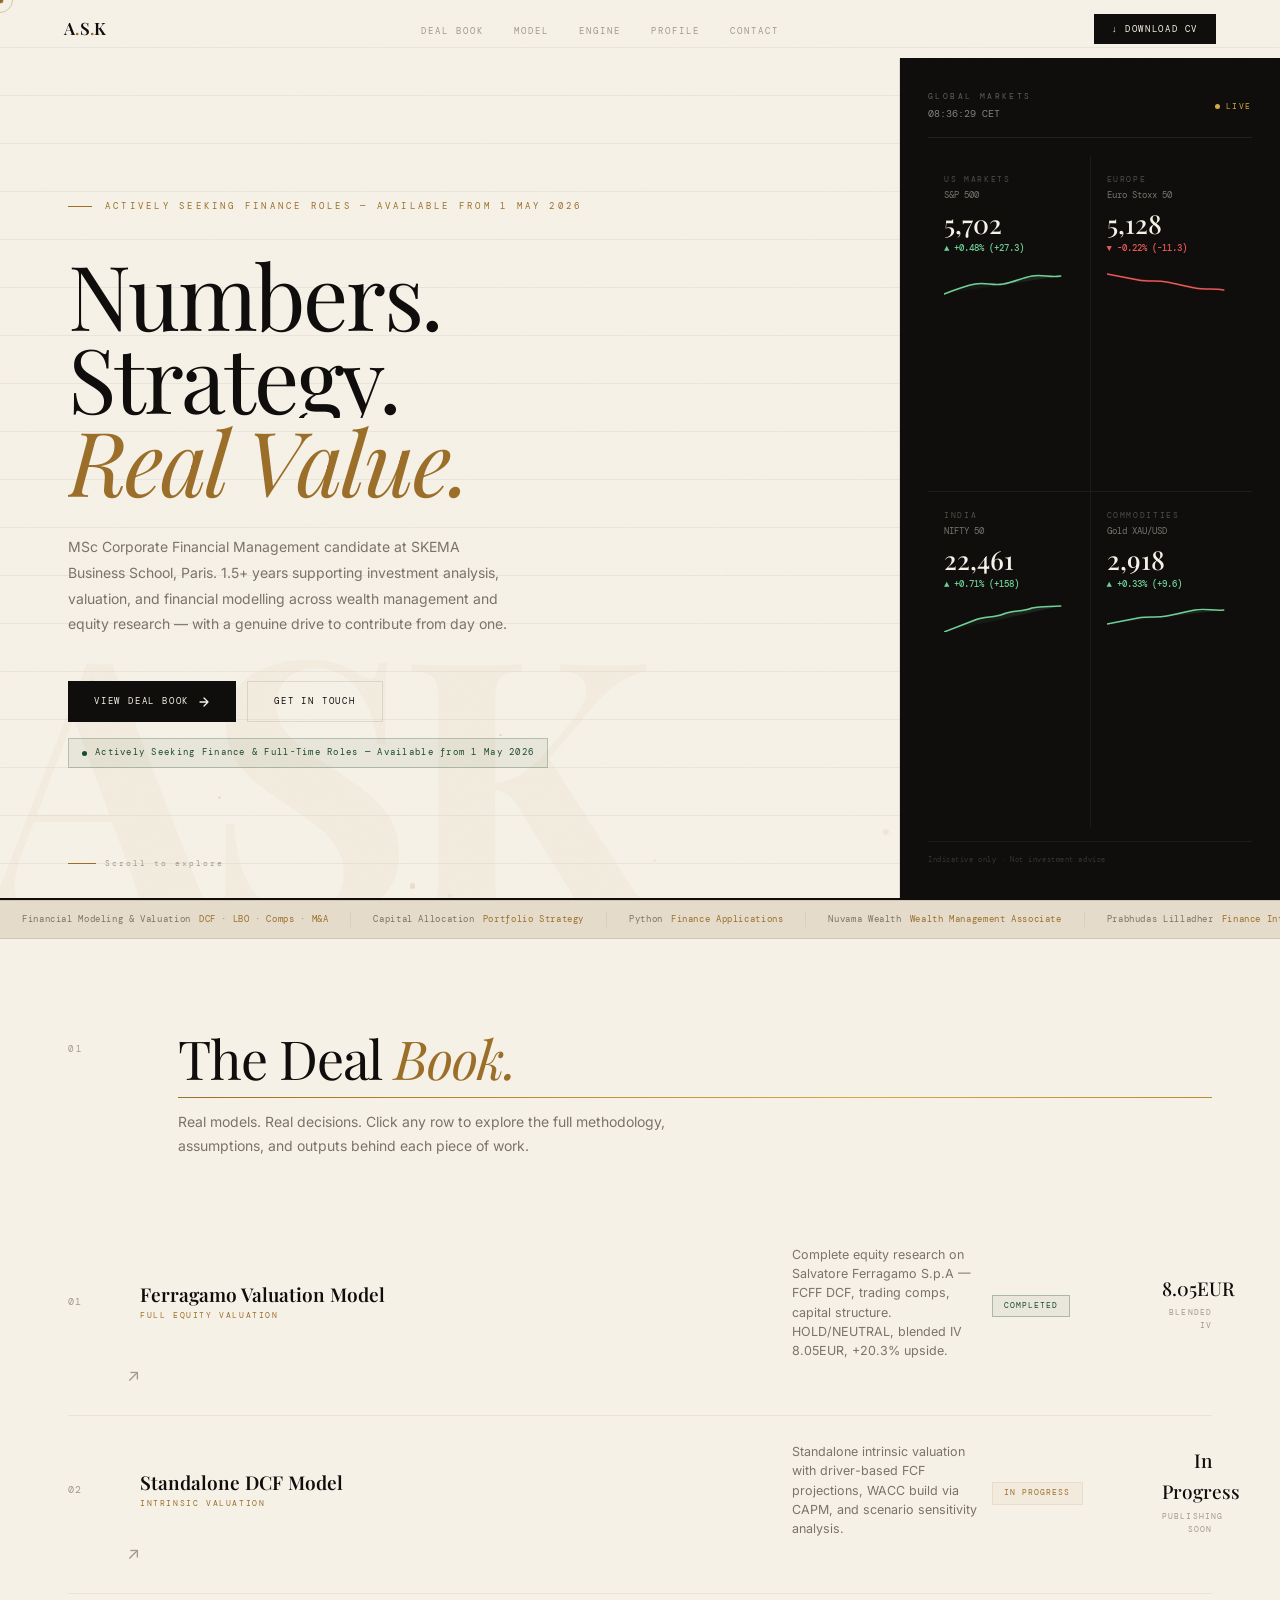
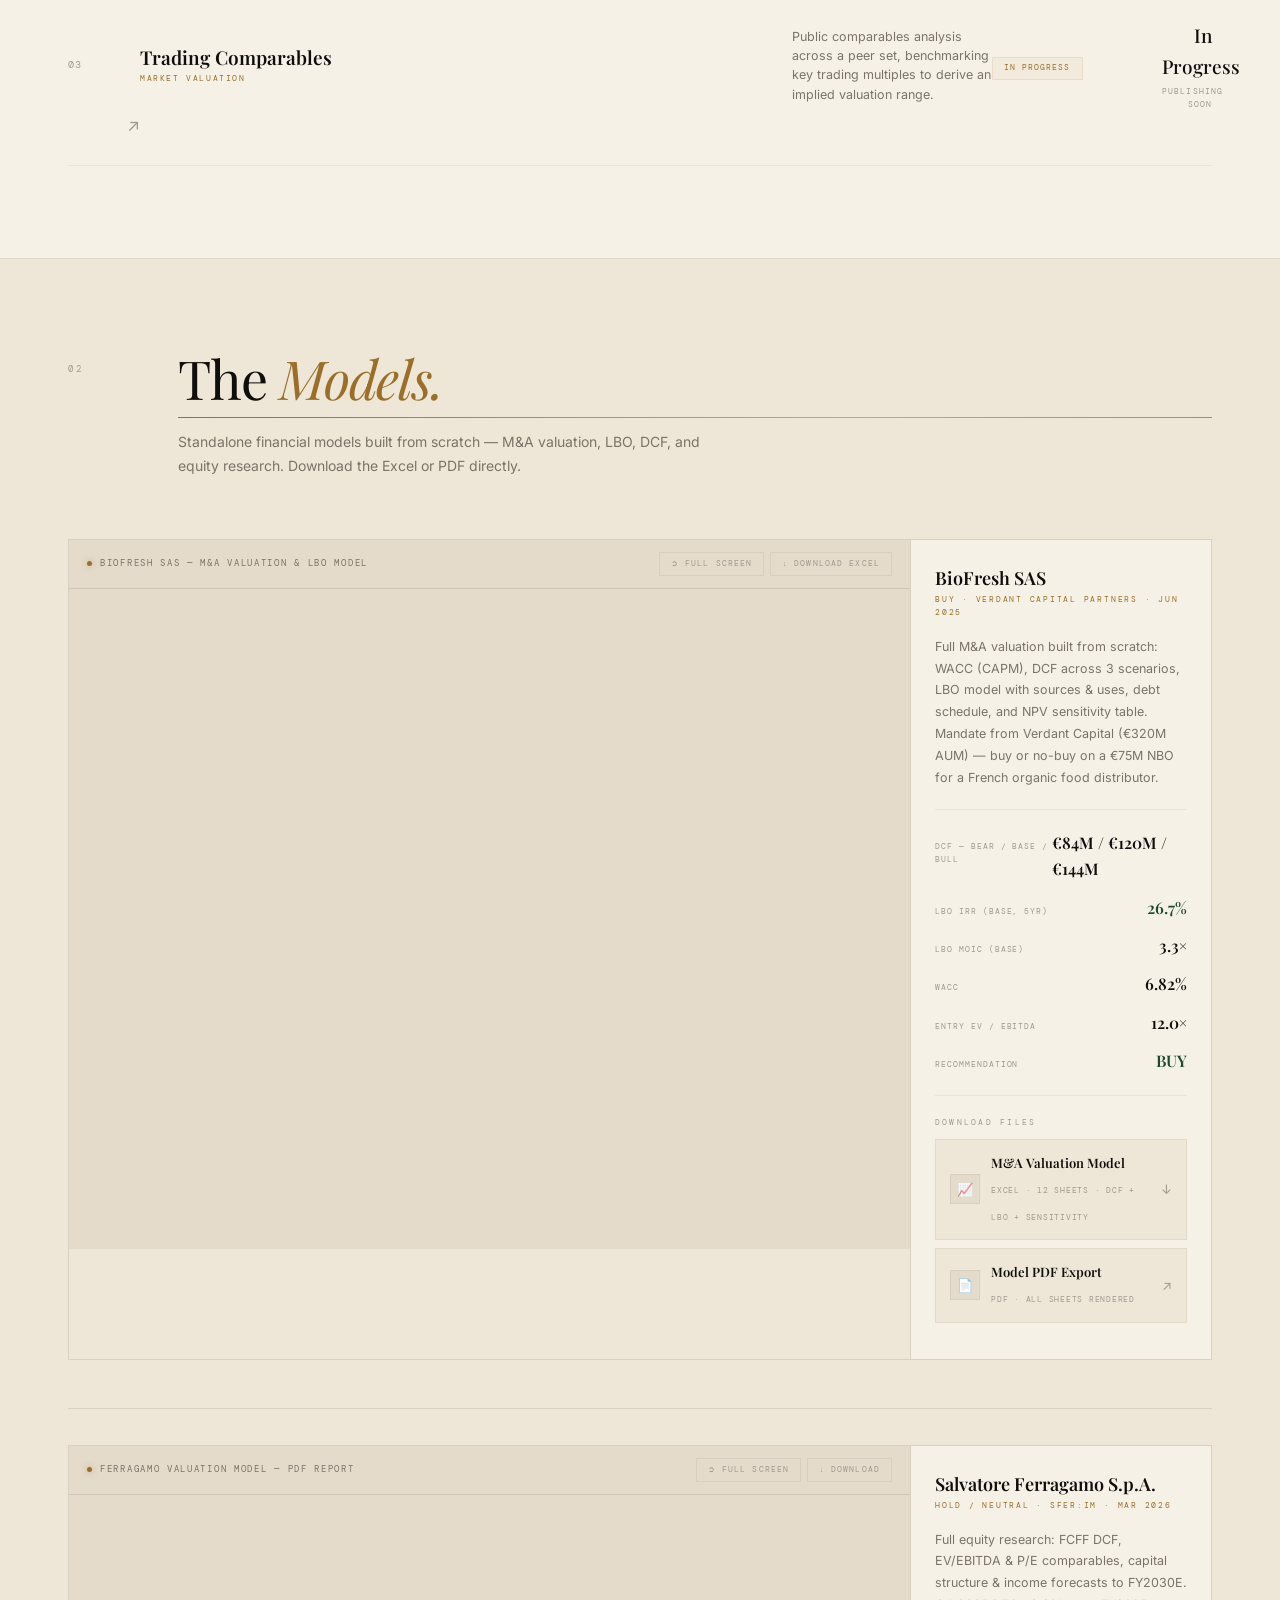
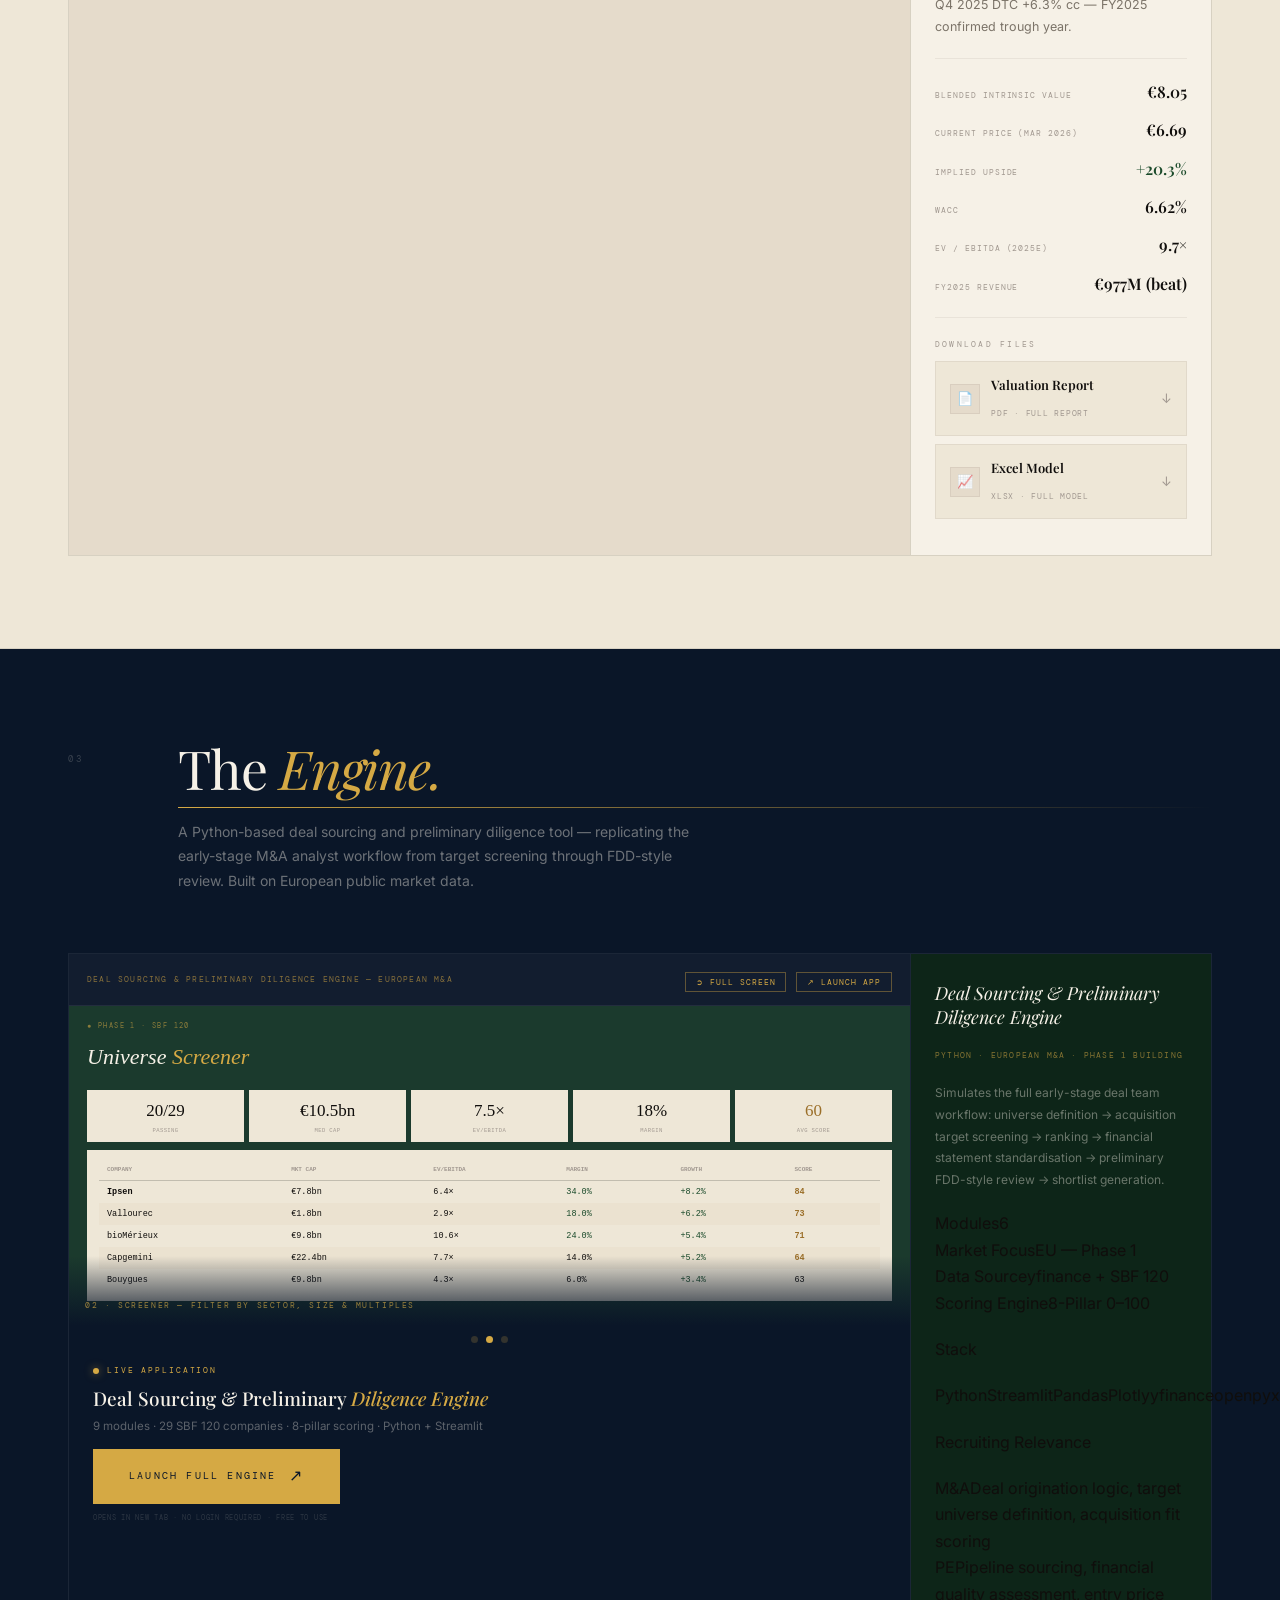
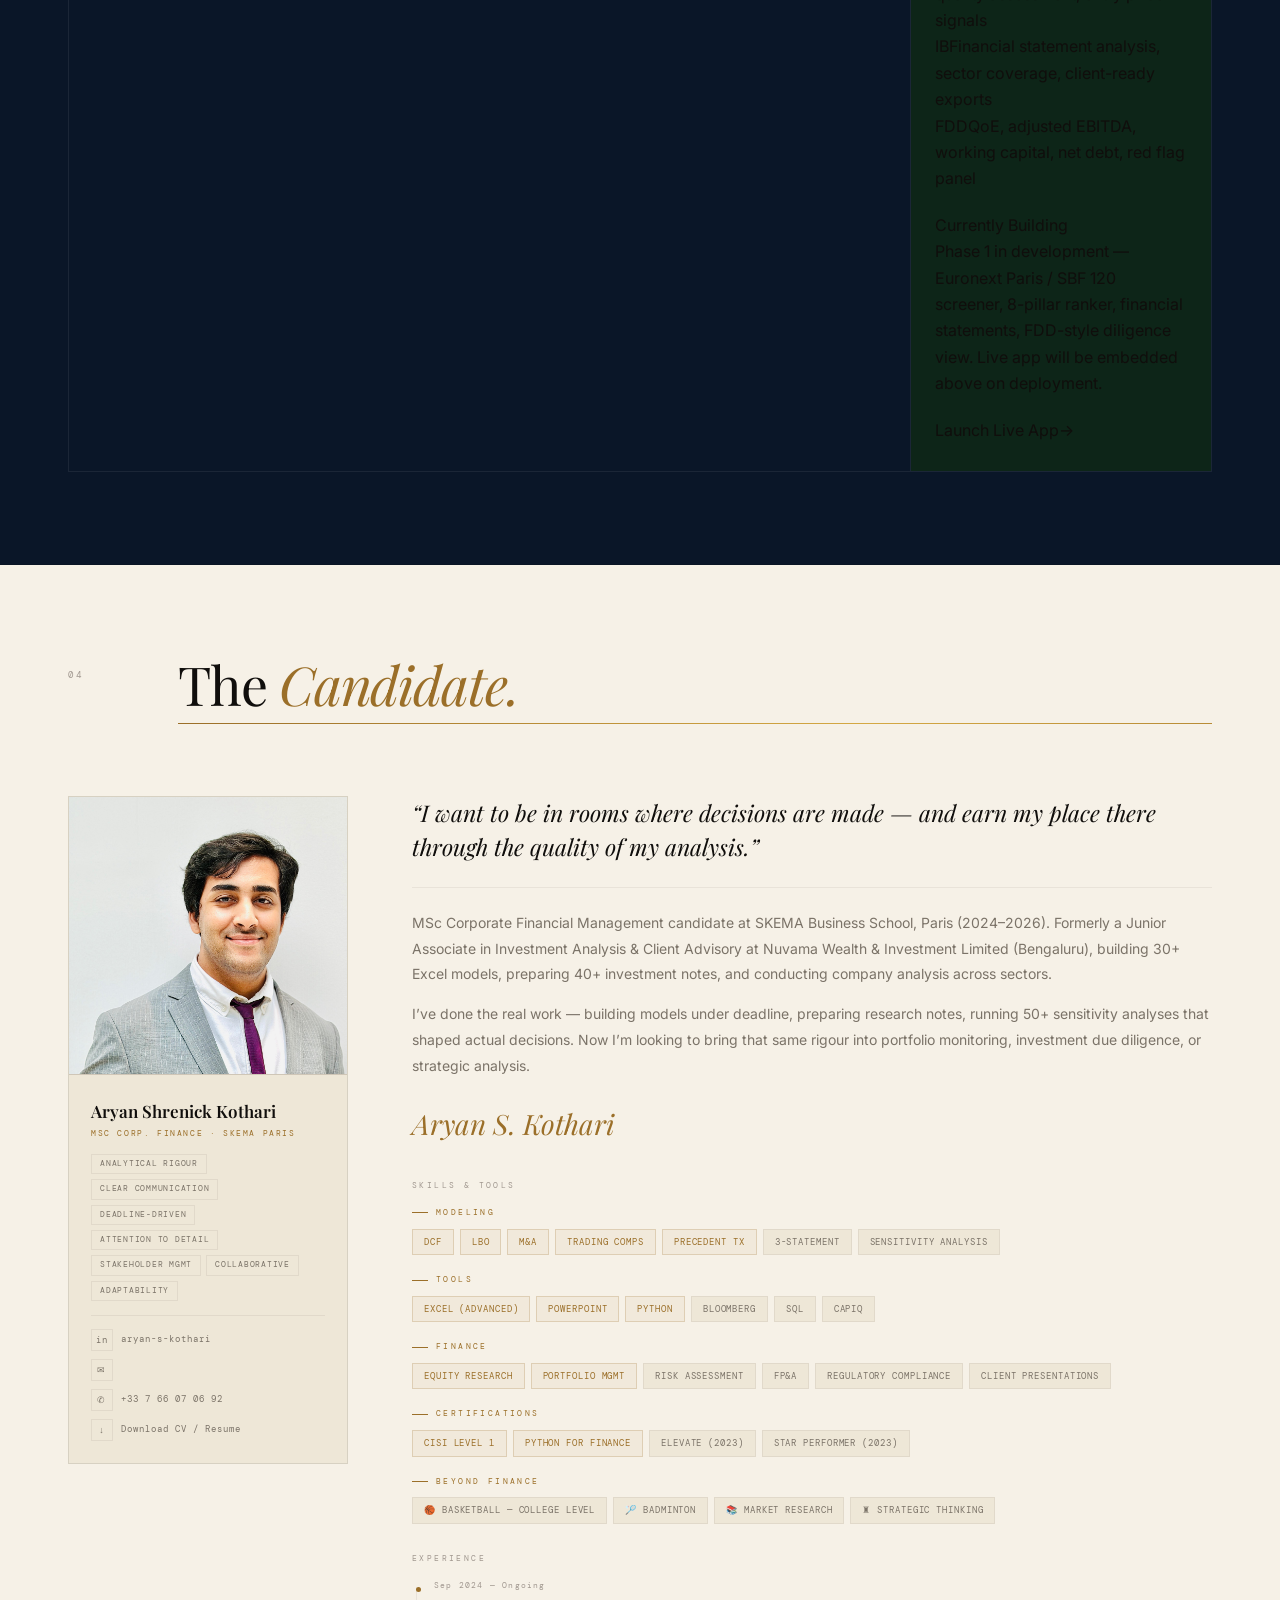
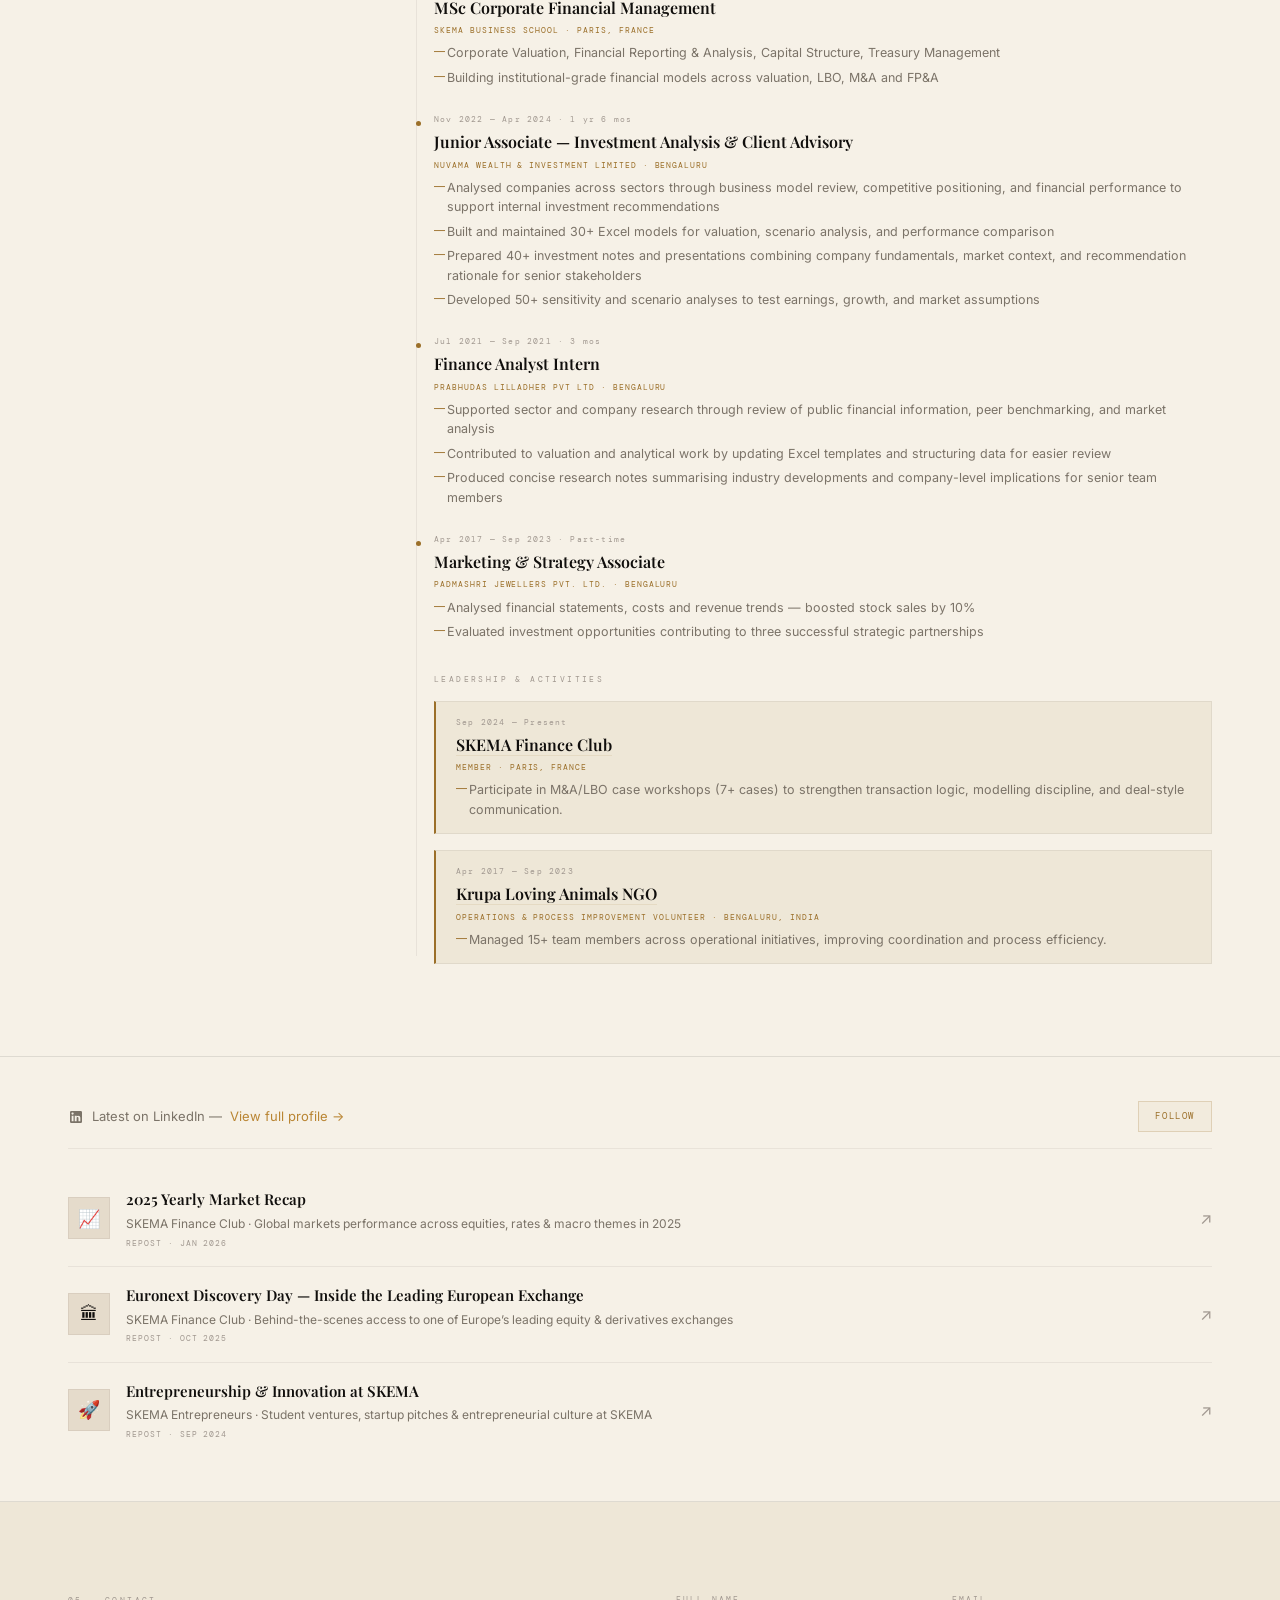
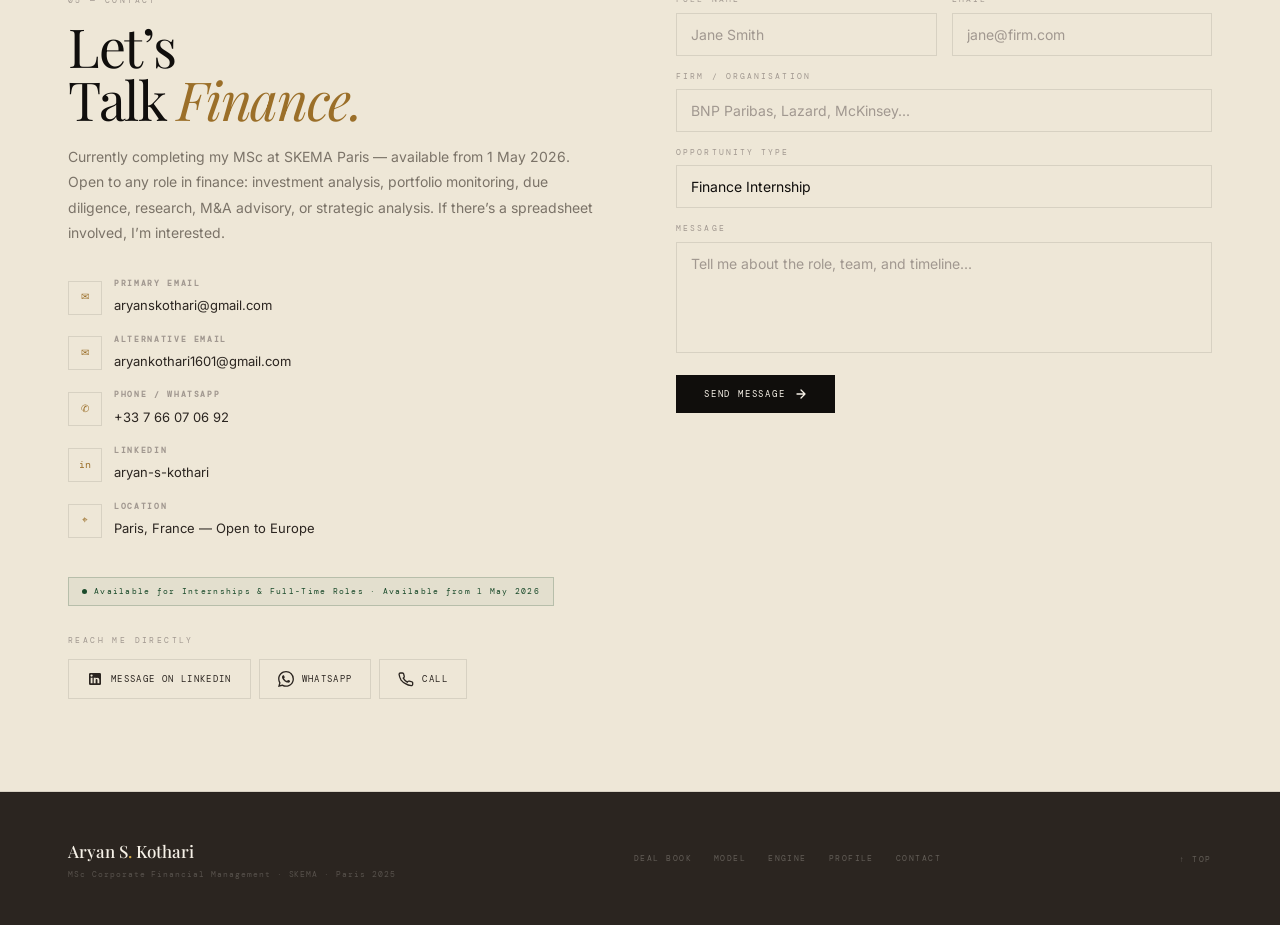
==== index.html @ d6c8be80 "fix: BioFresh model with PDF viewer matching Ferragamo layout exactly" ====
<!DOCTYPE html>
<html lang="en">
<head>
<meta charset="UTF-8">
  <meta http-equiv="Cache-Control" content="no-cache, no-store, must-revalidate">
  <meta http-equiv="Pragma" content="no-cache">
<meta name="viewport" content="width=device-width, initial-scale=1.0">
<title>Aryan Shrenick Kothari — Finance Portfolio 2025</title>
<meta name="description" content="Aryan Shrenick Kothari — MSc Corporate Financial Management, SKEMA. Finance internship candidate. Valuation, IB, AM, Corporate Finance, FP&A.">
<link rel="preconnect" href="https://fonts.googleapis.com">
<link href="https://fonts.googleapis.com/css2?family=Playfair+Display:ital,wght@0,400;0,500;0,600;0,700;1,400;1,600&family=Inter:wght@300;400;500;600&family=DM+Mono:wght@300;400;500&display=swap" rel="stylesheet">
<style>
:root{--paper:#F6F1E7;--paper2:#EEE7D7;--paper3:#E5DBCB;--paper4:#D9CEBC;--ink:#100E0C;--ink2:#2B2520;--muted:#7B7368;--faint:#A19890;--gold:#9B6F29;--gold2:#B98533;--gold3:#D5A944;--gold4:#F1C971;--green:#1B4B2B;--bd:rgba(155,111,41,.22);--bdl:rgba(155,111,41,.11);--div:rgba(16,14,12,.1);--divl:rgba(16,14,12,.06);--serif:'Playfair Display',Georgia,serif;--mono:'DM Mono','Courier New',monospace;--sans:'Inter','Helvetica Neue',sans-serif;--e1:cubic-bezier(.25,.46,.45,.94);--e2:cubic-bezier(.16,1,.3,1)}
*,*::before,*::after{box-sizing:border-box;margin:0;padding:0}
html{scroll-behavior:smooth;overflow-x:hidden}
body{background:var(--paper);color:var(--ink);font-family:var(--sans);font-size:16px;line-height:1.65;overflow-x:hidden;cursor:none}
::-webkit-scrollbar{width:3px}::-webkit-scrollbar-track{background:var(--paper2)}::-webkit-scrollbar-thumb{background:var(--gold)}
::selection{background:rgba(155,111,41,.15);color:var(--ink)}a{color:inherit;text-decoration:none}
body::before{content:'';position:fixed;inset:0;pointer-events:none;z-index:0;background-image:url("data:image/svg+xml,%3Csvg xmlns='http://www.w3.org/2000/svg' width='300' height='300'%3E%3Cfilter id='n'%3E%3CfeTurbulence type='fractalNoise' baseFrequency='.7' numOctaves='3' stitchTiles='stitch'/%3E%3C/filter%3E%3Crect width='300' height='300' filter='url(%23n)' opacity='.025'/%3E%3C/svg%3E");opacity:.55;mix-blend-mode:multiply}
#cur{width:7px;height:7px;background:var(--gold);border-radius:50%;position:fixed;pointer-events:none;z-index:10000;transform:translate(-50%,-50%);mix-blend-mode:multiply}
#cur-r{width:26px;height:26px;border:1px solid rgba(155,111,41,.35);border-radius:50%;position:fixed;pointer-events:none;z-index:9999;transform:translate(-50%,-50%);transition:width .4s var(--e2),height .4s var(--e2)}
body:has(a:hover) #cur-r,body:has(button:hover) #cur-r{width:44px;height:44px;border-color:rgba(155,111,41,.55)}
#intro{position:fixed;inset:0;z-index:9000;background:var(--ink);display:flex;flex-direction:column;align-items:center;justify-content:center;transition:opacity 1s var(--e1),visibility 1s}
#intro.out{opacity:0;visibility:hidden;pointer-events:none}
.i-line{width:0;height:1px;background:var(--gold3);animation:widen .9s .1s var(--e2) forwards;margin-bottom:36px}
@keyframes widen{to{width:100px}}
.i-init{font-family:var(--serif);font-size:clamp(14px,2vw,18px);letter-spacing:.4em;color:rgba(241,201,113,.5);text-transform:uppercase;opacity:0;animation:fadeUp .7s .2s forwards;margin-bottom:10px}
.i-name{font-family:var(--serif);font-size:clamp(26px,4vw,46px);font-weight:400;color:var(--paper);text-align:center;letter-spacing:.04em;opacity:0;animation:fadeUp .9s .5s forwards;margin-bottom:5px}
.i-prog{font-family:var(--mono);font-size:9px;letter-spacing:.3em;color:rgba(241,201,113,.5);text-transform:uppercase;opacity:0;animation:fadeUp .8s .8s forwards;margin-bottom:44px}
.i-bar{width:150px;height:1px;background:rgba(255,255,255,.07);overflow:hidden}
.i-fill{height:100%;background:var(--gold3);width:0;transition:width .04s linear}
.i-pct{font-family:var(--mono);font-size:9px;color:rgba(255,255,255,.2);letter-spacing:.2em;margin-top:10px;opacity:0;animation:fadeUp .6s .3s forwards}
@keyframes fadeUp{to{opacity:1;transform:translateY(0)}}.i-name,.i-prog,.i-init{transform:translateY(8px)}
#nav{position:fixed;top:0;left:0;right:0;z-index:800;display:flex;align-items:center;justify-content:space-between;padding:0 64px;height:58px;border-bottom:1px solid transparent;transition:all .4s var(--e1)}
#nav.stuck{background:rgba(246,241,231,.95);backdrop-filter:blur(12px);border-color:var(--divl)}
.nav-logo{font-family:var(--serif);font-size:17px;font-weight:600;letter-spacing:.02em}.nav-logo span{color:var(--gold)}
.nav-links{display:flex;gap:30px;list-style:none}
.nav-links a{font-family:var(--mono);font-size:9px;letter-spacing:.22em;text-transform:uppercase;color:var(--faint);transition:color .2s;position:relative;padding-bottom:2px}
.nav-links a::after{content:'';position:absolute;bottom:0;left:0;right:100%;height:1px;background:var(--gold);transition:right .3s var(--e2)}
.nav-links a:hover{color:var(--ink)}.nav-links a:hover::after{right:0}
.nav-dl{font-family:var(--mono);font-size:9px;letter-spacing:.18em;text-transform:uppercase;background:var(--ink);color:var(--paper);padding:9px 18px;border:none;cursor:pointer;transition:background .25s;display:inline-flex;align-items:center;gap:7px}
.nav-dl:hover{background:var(--gold)}
#burger{display:none;flex-direction:column;gap:5px;background:none;border:none;cursor:pointer;padding:4px}
#burger span{display:block;width:20px;height:1px;background:var(--ink);transition:all .3s}
#mob-nav{display:none;position:fixed;top:58px;left:0;right:0;background:rgba(246,241,231,.98);backdrop-filter:blur(12px);border-bottom:1px solid var(--divl);padding:18px 24px;z-index:799;flex-direction:column}
#mob-nav.open{display:flex}
#mob-nav a{font-family:var(--mono);font-size:10px;letter-spacing:.22em;text-transform:uppercase;color:var(--muted);padding:13px 0;border-bottom:1px solid var(--divl);transition:color .2s}
#mob-nav a:hover{color:var(--gold)}#mob-nav a:last-child{border-bottom:none}
#hero{min-height:100vh;padding-top:58px;display:grid;grid-template-columns:1fr 380px;border-bottom:2px solid var(--ink);position:relative;overflow:hidden}
.hero-ruled{position:absolute;inset:0;pointer-events:none;background-image:repeating-linear-gradient(180deg,transparent,transparent 47px,rgba(16,14,12,.05) 47px,rgba(16,14,12,.05) 48px)}
.hero-wm{position:absolute;bottom:-50px;left:-20px;font-family:var(--serif);font-size:clamp(180px,28vw,400px);font-weight:700;color:rgba(155,111,41,.04);pointer-events:none;line-height:1;letter-spacing:-.04em;user-select:none}
.hero-l{padding:80px 68px 68px;display:flex;flex-direction:column;justify-content:center;border-right:1px solid var(--div);position:relative;z-index:2}
.h-tag{font-family:var(--mono);font-size:8.5px;letter-spacing:.38em;color:var(--gold);text-transform:uppercase;margin-bottom:38px;display:flex;align-items:center;gap:13px;opacity:0;animation:fadeUp .8s 1.8s forwards}
.h-tag::before{content:'';display:block;width:24px;height:1px;background:var(--gold)}
h1{font-family:var(--serif);font-size:clamp(48px,7vw,100px);font-weight:300;line-height:.93;letter-spacing:-.025em;margin-bottom:32px}
.hl{display:block;overflow:hidden;opacity:0;transform:translateY(105%)}
.hl.a1{animation:slideIn .9s 1.9s var(--e2) forwards}.hl.a2{animation:slideIn .9s 2.05s var(--e2) forwards}.hl.a3{animation:slideIn .9s 2.2s var(--e2) forwards;font-style:italic;color:var(--gold)}
@keyframes slideIn{to{opacity:1;transform:translateY(0)}}
.h-body{font-family:var(--sans);font-size:14px;color:var(--muted);line-height:1.85;max-width:440px;margin-bottom:44px;opacity:0;animation:fadeUp .8s 2.5s forwards}
.h-btns{display:flex;gap:11px;flex-wrap:wrap;opacity:0;animation:fadeUp .8s 2.7s forwards}
.btn-dark{font-family:var(--mono);font-size:9px;letter-spacing:.2em;text-transform:uppercase;background:var(--ink);color:var(--paper);padding:13px 26px;border:none;cursor:pointer;display:inline-flex;align-items:center;gap:9px;transition:background .25s;text-decoration:none}
.btn-dark:hover{background:var(--gold)}
.btn-out{font-family:var(--mono);font-size:9px;letter-spacing:.2em;text-transform:uppercase;background:transparent;color:var(--ink);padding:12px 26px;border:1px solid var(--div);cursor:pointer;display:inline-flex;align-items:center;gap:9px;transition:all .25s;text-decoration:none}
.btn-out:hover{border-color:var(--gold);color:var(--gold)}
.h-avail{display:inline-flex;align-items:center;gap:8px;font-family:var(--mono);font-size:8.5px;letter-spacing:.15em;color:var(--green);border:1px solid rgba(27,75,43,.25);padding:7px 13px;background:rgba(27,75,43,.06);margin-top:16px;width:fit-content;opacity:0;animation:fadeUp .8s 2.9s forwards}
.h-avail::before{content:'';width:5px;height:5px;border-radius:50%;background:var(--green);animation:pulse 2s infinite;flex-shrink:0}
@keyframes pulse{0%,100%{opacity:1;transform:scale(1)}50%{opacity:.35;transform:scale(1.4)}}
.h-scroll{position:absolute;bottom:28px;left:68px;font-family:var(--mono);font-size:8px;letter-spacing:.25em;color:var(--faint);display:flex;align-items:center;gap:9px;opacity:0;animation:fadeUp 1s 3.1s forwards}
.h-scroll-bar{width:28px;height:1px;background:var(--faint);overflow:hidden;position:relative}
.h-scroll-bar::after{content:'';position:absolute;inset:0;background:var(--gold);animation:scan 2s 3.5s infinite}
@keyframes scan{0%{transform:translateX(-100%)}100%{transform:translateX(100%)}}
.hero-r{background:var(--ink);padding:32px 28px;display:flex;flex-direction:column;position:relative;z-index:2;overflow:hidden}
#ticker{background:var(--paper3);border-top:1px solid var(--div);border-bottom:1px solid var(--div);padding:11px 0;overflow:hidden}
.tk-inner{display:flex;animation:tkRoll 50s linear infinite;white-space:nowrap}
.tki{display:inline-flex;align-items:center;gap:8px;font-family:var(--mono);font-size:9px;letter-spacing:.07em;color:var(--muted);padding:0 22px;border-right:1px solid var(--divl)}
.tki .v{color:var(--gold)}@keyframes tkRoll{0%{transform:translateX(0)}100%{transform:translateX(-50%)}}
.sec{padding:92px 68px;border-bottom:1px solid var(--div);position:relative;background:var(--paper)}
.sec.alt{background:var(--paper2)}.sec.dark{background:#0A1628}
.sec-hd{display:grid;grid-template-columns:110px 1fr;gap:0;margin-bottom:60px;align-items:start}
.sec-n{font-family:var(--mono);font-size:8.5px;color:var(--faint);letter-spacing:.3em;padding-top:12px}
.sec-n-light{font-family:var(--mono);font-size:8.5px;color:rgba(246,241,231,.2);letter-spacing:.3em;padding-top:12px}
.sec-t{font-family:var(--serif);font-size:clamp(30px,4.2vw,58px);font-weight:400;line-height:1;letter-spacing:-.02em;margin-bottom:12px}
.sec-t em{color:var(--gold);font-style:italic}.sec-t-light{font-family:var(--serif);font-size:clamp(30px,4.2vw,58px);font-weight:400;line-height:1;letter-spacing:-.02em;margin-bottom:12px;color:var(--paper)}
.sec-t-light em{color:var(--gold3);font-style:italic}
.sec-rule{height:1px;background:linear-gradient(90deg,var(--gold),transparent);width:0;transition:width 1.2s var(--e2);margin-bottom:12px}
.sec-rule.on{width:100%;background:linear-gradient(90deg,var(--gold),var(--gold3),var(--gold),transparent);background-size:200% auto;animation:shimmer 3s linear infinite}
.sec-rule-light{height:1px;background:linear-gradient(90deg,var(--gold3),transparent);width:0;transition:width 1.2s var(--e2);margin-bottom:12px}
.sec-rule-light.on{width:100%}
@keyframes shimmer{0%{background-position:-200% center}100%{background-position:200% center}}
.sec-sub{font-family:var(--sans);font-size:14px;color:var(--muted);line-height:1.75;max-width:540px}
.sec-sub-light{font-family:var(--sans);font-size:14px;color:rgba(246,241,231,.42);line-height:1.75;max-width:540px}
.proj-list{display:flex;flex-direction:column}
.prow{display:grid;grid-template-columns:72px 1fr 200px 170px 50px;align-items:center;padding:26px 0;border-bottom:1px solid var(--divl);cursor:pointer;position:relative;opacity:0;transform:translateY(8px);transition:background .2s,opacity .5s var(--e2),transform .5s var(--e2),box-shadow .2s}
.prow::before{content:'';position:absolute;left:-68px;right:-68px;top:0;bottom:0;background:var(--paper2);opacity:0;transition:opacity .2s;z-index:0}
.prow:hover::before{opacity:1}.prow:hover{box-shadow:0 4px 20px rgba(16,14,12,.06)}.prow>*{position:relative;z-index:1}.prow.vis{opacity:1;transform:translateY(0)}
.pr-n{font-family:var(--mono);font-size:9.5px;color:var(--faint);letter-spacing:.12em}
.pr-title{font-family:var(--serif);font-size:19px;font-weight:600;color:var(--ink);margin-bottom:3px;line-height:1.2}
.pr-cat{font-family:var(--mono);font-size:8px;letter-spacing:.2em;color:var(--gold);text-transform:uppercase}
.pr-desc{font-family:var(--sans);font-size:12.5px;color:var(--muted);line-height:1.55;max-width:280px}
.pr-badge{font-family:var(--mono);font-size:7.5px;letter-spacing:.14em;text-transform:uppercase;padding:4px 11px;border:1px solid;display:inline-block}
.pr-badge.done{color:var(--green);border-color:rgba(27,75,43,.3);background:rgba(27,75,43,.06)}
.pr-badge.wip{color:var(--gold);border-color:var(--bdl);background:rgba(155,111,41,.05)}
.pr-met{font-family:var(--serif);font-size:19px;font-weight:500;color:var(--ink);text-align:right}
.pr-met small{display:block;font-family:var(--mono);font-size:8px;color:var(--faint);letter-spacing:.14em;text-transform:uppercase;font-weight:400;margin-top:2px}
.pr-arr{font-size:17px;color:var(--faint);text-align:right;transition:color .2s,transform .2s}
.prow:hover .pr-arr{color:var(--gold);transform:translate(3px,-3px)}
.mv-wrap{display:grid;grid-template-columns:1fr 300px;border:1px solid var(--div)}
.mv-left{border-right:1px solid var(--div)}
.mv-bar{display:flex;align-items:center;justify-content:space-between;padding:12px 18px;border-bottom:1px solid var(--div);background:var(--paper3)}
.mv-bar-l{font-family:var(--mono);font-size:8.5px;letter-spacing:.2em;color:var(--muted);text-transform:uppercase;display:flex;align-items:center;gap:8px}
.mv-bar-l::before{content:'';width:5px;height:5px;border-radius:50%;background:var(--gold);box-shadow:0 0 6px rgba(155,111,41,.5);flex-shrink:0}
.mv-acts{display:flex;gap:6px}
.mv-act{font-family:var(--mono);font-size:7.5px;letter-spacing:.15em;text-transform:uppercase;color:var(--faint);border:1px solid var(--divl);padding:5px 11px;background:transparent;cursor:pointer;transition:all .2s;text-decoration:none;display:inline-flex;align-items:center;gap:5px}
.mv-act:hover{border-color:var(--gold);color:var(--gold)}
.pdf-area{width:100%;height:660px;background:var(--paper3);display:flex;align-items:center;justify-content:center;flex-direction:column}
.pdf-area iframe{width:100%;height:100%;border:none;display:block}
.mv-panel{padding:28px 24px;display:flex;flex-direction:column;background:var(--paper)}
.mvp-t{font-family:var(--serif);font-size:18px;font-weight:600;color:var(--ink);line-height:1.2;margin-bottom:4px}
.mvp-c{font-family:var(--mono);font-size:8px;letter-spacing:.22em;color:var(--gold);text-transform:uppercase;margin-bottom:16px}
.mvp-d{font-family:var(--sans);font-size:12.5px;color:var(--muted);line-height:1.75;margin-bottom:20px;padding-bottom:20px;border-bottom:1px solid var(--divl)}
.mvp-kpis{display:flex;flex-direction:column;gap:12px;margin-bottom:20px;padding-bottom:20px;border-bottom:1px solid var(--divl)}
.krow{display:flex;justify-content:space-between;align-items:baseline}
.kl{font-family:var(--mono);font-size:8px;letter-spacing:.12em;color:var(--faint);text-transform:uppercase}
.kv{font-family:var(--serif);font-size:16px;font-weight:600;color:var(--ink)}
.dl-head{font-family:var(--mono);font-size:8px;letter-spacing:.28em;color:var(--faint);text-transform:uppercase;margin-bottom:10px}
.dl-btn{display:flex;align-items:center;gap:11px;padding:12px 14px;border:1px solid var(--divl);background:var(--paper2);cursor:pointer;text-decoration:none;transition:all .25s;margin-bottom:8px;position:relative;overflow:hidden}
.dl-btn::before{content:'';position:absolute;left:0;top:0;bottom:0;width:2px;background:var(--gold);transform:scaleY(0);transform-origin:bottom;transition:transform .3s var(--e2)}
.dl-btn:hover{background:var(--paper3);border-color:var(--bd)}.dl-btn:hover::before{transform:scaleY(1)}
.dl-ic{width:30px;height:30px;background:var(--paper3);border:1px solid var(--divl);display:flex;align-items:center;justify-content:center;font-size:13px;flex-shrink:0;transition:border-color .2s}
.dl-btn:hover .dl-ic{border-color:var(--gold)}
.dl-nm{font-family:var(--serif);font-size:13px;font-weight:600;color:var(--ink);display:block;margin-bottom:1px}
.dl-mt{font-family:var(--mono);font-size:7.5px;letter-spacing:.1em;color:var(--faint);text-transform:uppercase}
.dl-ar{margin-left:auto;font-size:13px;color:var(--faint);transition:color .2s,transform .2s;flex-shrink:0}
.dl-btn:hover .dl-ar{color:var(--gold);transform:translateY(2px)}


#engine{background:#0A1628}

.ab-grid{display:grid;grid-template-columns:280px 1fr;gap:64px;align-items:start}
.ab-card{background:var(--paper2);border:1px solid var(--div);position:sticky;top:76px}
.ab-info{padding:22px}
.ab-name{font-family:var(--serif);font-size:17px;font-weight:600;color:var(--ink);margin-bottom:2px}
.ab-role{font-family:var(--mono);font-size:8px;letter-spacing:.2em;color:var(--gold);text-transform:uppercase;margin-bottom:14px}
.ab-tags{display:flex;flex-wrap:wrap;gap:5px;margin-bottom:14px}
.ab-tag{font-family:var(--mono);font-size:7.5px;letter-spacing:.1em;text-transform:uppercase;color:var(--muted);border:1px solid var(--divl);padding:3px 8px}
.ab-links{display:flex;flex-direction:column;gap:8px;padding-top:13px;border-top:1px solid var(--divl)}
.ab-lk{display:flex;align-items:center;gap:8px;font-family:var(--mono);font-size:8.5px;letter-spacing:.12em;color:var(--muted);transition:color .2s}
.ab-lk:hover{color:var(--gold)}
.ab-lk-ic{width:22px;height:22px;border:1px solid var(--divl);display:flex;align-items:center;justify-content:center;font-size:9px;flex-shrink:0}
.ab-lead{font-family:var(--serif);font-size:clamp(17px,2vw,23px);font-weight:400;font-style:italic;line-height:1.5;color:var(--ink);margin-bottom:22px;padding-bottom:22px;border-bottom:1px solid var(--divl)}
.ab-p{font-family:var(--sans);font-size:14px;color:var(--muted);line-height:1.85;margin-bottom:14px}
.ab-sig{font-family:var(--serif);font-size:28px;font-style:italic;color:var(--gold);margin-top:22px;margin-bottom:32px}
.sk-head{font-family:var(--mono);font-size:8px;letter-spacing:.3em;color:var(--faint);text-transform:uppercase;margin-bottom:14px;margin-top:28px}
.sk-grid{display:flex;flex-direction:column;gap:18px;margin-top:4px}
.sk-cat{opacity:0;transform:translateY(12px);transition:opacity .55s var(--e2),transform .55s var(--e2)}.sk-cat.vis{opacity:1;transform:none}
.sk-cat-label{font-family:var(--mono);font-size:8px;letter-spacing:.3em;text-transform:uppercase;color:var(--gold);margin-bottom:9px;display:flex;align-items:center;gap:8px}
.sk-cat-label::before{content:'';display:inline-block;width:16px;height:1px;background:var(--gold)}
.sk-chips{display:flex;flex-wrap:wrap;gap:6px}
.sk-chip{font-family:var(--mono);font-size:9px;letter-spacing:.1em;text-transform:uppercase;padding:5px 11px;border:1px solid var(--divl);color:var(--muted);background:var(--paper2);transition:all .2s;cursor:default}
.sk-chip.hi{border-color:var(--bd);color:var(--gold);background:rgba(155,111,41,.06)}
.sk-chip:hover{border-color:var(--gold);color:var(--ink);background:var(--paper3)}
.tl-head{font-family:var(--mono);font-size:8px;letter-spacing:.3em;color:var(--faint);text-transform:uppercase;margin-bottom:14px;margin-top:28px}
.tl{position:relative;padding-left:22px}.tl::before{content:'';position:absolute;left:4px;top:8px;bottom:8px;width:1px;background:var(--divl)}
.tl-i{position:relative;margin-bottom:26px;opacity:0;transform:translateX(-14px);transition:opacity .6s var(--e2),transform .6s var(--e2)}.tl-i.vis{opacity:1;transform:none}
.tl-i::before{content:'';position:absolute;left:-18px;top:8px;width:5px;height:5px;border-radius:50%;background:var(--gold)}
.tl-yr{font-family:var(--mono);font-size:8px;color:var(--faint);letter-spacing:.15em;margin-bottom:3px}
.tl-role{font-family:var(--serif);font-size:16px;font-weight:600;color:var(--ink)}
.tl-co{font-family:var(--mono);font-size:8px;color:var(--gold);letter-spacing:.12em;margin:3px 0 6px;text-transform:uppercase}
.tl-bullets{list-style:none;display:flex;flex-direction:column;gap:5px}
.tl-bullets li{font-family:var(--sans);font-size:12.5px;color:var(--muted);padding-left:13px;position:relative;line-height:1.55}
.tl-bullets li::before{content:'—';position:absolute;left:0;color:var(--gold);font-size:11px}
#creds{background:var(--paper);padding:44px 68px;border-bottom:1px solid var(--div)}
.li-card-header{display:flex;align-items:center;justify-content:space-between;margin-bottom:22px;padding-bottom:16px;border-bottom:1px solid var(--divl)}
.li-card-label{font-family:var(--sans);font-size:13px;color:var(--muted);display:flex;align-items:center;gap:8px}
.li-follow-btn{font-family:var(--mono);font-size:9px;letter-spacing:.18em;text-transform:uppercase;color:var(--gold);border:1px solid var(--bd);padding:7px 16px;background:rgba(155,111,41,.05);cursor:pointer;transition:all .2s;text-decoration:none;flex-shrink:0}
.li-follow-btn:hover{background:var(--gold);color:var(--paper)}
.li-posts{display:flex;flex-direction:column}
.li-post{display:flex;align-items:center;gap:16px;padding:16px 0;border-bottom:1px solid var(--divl);text-decoration:none;position:relative;cursor:pointer}
.li-post:last-child{border-bottom:none}
.li-post::before{content:'';position:absolute;left:-68px;right:-68px;top:0;bottom:0;background:var(--paper2);opacity:0;transition:opacity .2s}
.li-post:hover::before{opacity:1}.li-post>*{position:relative;z-index:1}
.li-post-icon{width:42px;height:42px;background:var(--paper3);border:1px solid var(--divl);display:flex;align-items:center;justify-content:center;font-size:18px;flex-shrink:0}
.li-post-title{font-family:var(--serif);font-size:15px;font-weight:600;color:var(--ink);margin-bottom:2px}
.li-post-sub{font-family:var(--sans);font-size:12px;color:var(--muted);margin-bottom:3px}
.li-post-meta{font-family:var(--mono);font-size:8px;letter-spacing:.12em;color:var(--faint);text-transform:uppercase}
.li-post-arrow{margin-left:auto;font-size:16px;color:var(--faint);transition:color .2s,transform .2s;flex-shrink:0}
.li-post:hover .li-post-arrow{color:var(--gold);transform:translate(3px,-3px)}
.connect-head{font-family:var(--mono);font-size:8px;letter-spacing:.3em;text-transform:uppercase;color:var(--faint);margin-top:28px;margin-bottom:12px}
.connect-btns{display:flex;gap:8px;flex-wrap:wrap}
.connect-btn{display:inline-flex;align-items:center;gap:8px;font-family:var(--mono);font-size:9px;letter-spacing:.15em;text-transform:uppercase;padding:11px 18px;border:1px solid var(--div);text-decoration:none;transition:all .25s;position:relative;overflow:hidden;color:var(--ink2)}
.connect-btn::before{content:'';position:absolute;inset:0;opacity:0;transition:opacity .25s}
.connect-btn:hover::before{opacity:1}.connect-btn:hover{color:var(--paper)}
.connect-btn.li::before{background:#0A66C2}.connect-btn.wa::before{background:#25D366}.connect-btn.ph::before{background:var(--ink)}
.connect-btn svg,.connect-btn span{position:relative;z-index:1}
.co-grid{display:grid;grid-template-columns:1fr 1fr;gap:72px}
.co-pre{font-family:var(--mono);font-size:8px;color:var(--faint);letter-spacing:.3em;text-transform:uppercase;margin-bottom:13px}
.co-h{font-family:var(--serif);font-size:clamp(32px,4.2vw,54px);font-weight:400;line-height:.98;letter-spacing:-.025em;margin-bottom:18px}
.co-h em{color:var(--gold);font-style:italic}
.co-p{font-family:var(--sans);font-size:14px;color:var(--muted);line-height:1.82;margin-bottom:32px}
.co-item{display:flex;align-items:center;gap:12px;margin-bottom:16px}
.co-ic{width:34px;height:34px;background:var(--paper2);border:1px solid var(--div);display:flex;align-items:center;justify-content:center;font-family:var(--mono);font-size:10px;color:var(--gold);flex-shrink:0}
.co-t strong{display:block;font-family:var(--mono);font-size:7.5px;letter-spacing:.22em;color:var(--faint);text-transform:uppercase;margin-bottom:1px}
.co-t a,.co-t span{font-family:var(--sans);font-size:13px;color:var(--ink2);transition:color .2s}
.co-t a:hover{color:var(--gold)}
.avail-badge{display:inline-flex;align-items:center;gap:7px;font-family:var(--mono);font-size:8px;letter-spacing:.16em;color:var(--green);border:1px solid rgba(27,75,43,.22);padding:7px 13px;background:rgba(27,75,43,.05);margin-top:20px}
.avail-badge::before{content:'';width:5px;height:5px;border-radius:50%;background:var(--green);animation:pulse 2s infinite;flex-shrink:0}
.form{display:flex;flex-direction:column;gap:15px}
.fg label{display:block;font-family:var(--mono);font-size:7.5px;letter-spacing:.28em;color:var(--faint);text-transform:uppercase;margin-bottom:6px}
.fg input,.fg select,.fg textarea{width:100%;background:var(--paper2);border:1px solid var(--div);color:var(--ink);font-family:var(--sans);font-size:14px;padding:12px 14px;outline:none;resize:none;transition:border-color .25s}
.fg input::placeholder,.fg textarea::placeholder{color:var(--faint)}
.fg input:focus,.fg select:focus,.fg textarea:focus{border-color:var(--gold)}
.fg select{cursor:pointer;appearance:none}.f2{display:grid;grid-template-columns:1fr 1fr;gap:15px}
.sub-btn{align-self:flex-start;font-family:var(--mono);font-size:9px;letter-spacing:.2em;text-transform:uppercase;background:var(--ink);color:var(--paper);border:none;padding:13px 28px;cursor:pointer;display:inline-flex;align-items:center;gap:9px;transition:background .25s}
.sub-btn:hover{background:var(--gold)}
footer{background:var(--ink2);padding:44px 68px;display:flex;align-items:center;justify-content:space-between;flex-wrap:wrap;gap:20px;border-top:1px solid var(--div)}
.ft-brand .ft-logo{font-family:var(--serif);font-size:17px;font-weight:500;color:var(--paper)}.ft-brand .ft-logo span{color:var(--gold3)}
.ft-brand .ft-sub{font-family:var(--mono);font-size:8px;color:rgba(246,241,231,.22);letter-spacing:.12em;margin-top:3px}
.ft-nav{display:flex;gap:22px}
.ft-nav a{font-family:var(--mono);font-size:8px;letter-spacing:.18em;text-transform:uppercase;color:rgba(246,241,231,.28);transition:color .2s}
.ft-nav a:hover{color:var(--gold3)}
.ft-top{font-family:var(--mono);font-size:8px;letter-spacing:.2em;text-transform:uppercase;color:rgba(246,241,231,.28);background:none;border:none;cursor:pointer;display:flex;align-items:center;gap:6px;transition:color .2s}
.ft-top:hover{color:var(--gold3)}
.mbg{position:fixed;inset:0;z-index:7000;background:rgba(16,14,12,.68);backdrop-filter:blur(8px);opacity:0;visibility:hidden;transition:opacity .35s,visibility .35s;display:flex;align-items:center;justify-content:center;padding:28px}
.mbg.on{opacity:1;visibility:visible}
.mp{background:var(--paper);border:1px solid var(--div);max-width:820px;width:100%;max-height:88vh;overflow-y:auto;transform:translateY(14px) scale(.99);transition:transform .35s var(--e2);position:relative;box-shadow:0 20px 64px rgba(16,14,12,.15)}
.mbg.on .mp{transform:translateY(0) scale(1)}
.mp-x{position:sticky;top:14px;float:right;margin:14px 14px -14px 0;width:30px;height:30px;background:var(--paper2);border:1px solid var(--div);color:var(--muted);font-size:12px;cursor:pointer;display:flex;align-items:center;justify-content:center;transition:all .2s;z-index:10}
.mp-x:hover{background:var(--ink);color:var(--paper);border-color:var(--ink)}
.mp-top{padding:40px 48px 26px;border-bottom:1px solid var(--div)}
.mp-eye{font-family:var(--mono);font-size:8px;letter-spacing:.32em;color:var(--gold);text-transform:uppercase;margin-bottom:9px;display:flex;align-items:center;gap:9px}
.mp-eye::before{content:'';width:16px;height:1px;background:var(--gold)}
.mp-h{font-family:var(--serif);font-size:clamp(22px,3vw,34px);font-weight:500;letter-spacing:-.02em;line-height:1.1;margin-bottom:13px}
.mp-tagline{font-family:var(--sans);font-size:14px;color:var(--muted);line-height:1.7}
.mp-metrics{display:grid;grid-template-columns:repeat(3,1fr);border-bottom:1px solid var(--div)}
.mm{padding:22px 26px;border-right:1px solid var(--div);background:var(--paper2)}.mm:last-child{border-right:none}
.mm-v{font-family:var(--serif);font-size:24px;font-weight:500;color:var(--ink);letter-spacing:-.02em;margin-bottom:3px}
.mm-l{font-family:var(--mono);font-size:7.5px;letter-spacing:.2em;color:var(--faint);text-transform:uppercase}
.mp-body{padding:32px 48px 40px}.ms{margin-bottom:28px}
.ms-t{font-family:var(--mono);font-size:8px;letter-spacing:.28em;color:var(--gold);text-transform:uppercase;margin-bottom:12px;padding-bottom:7px;border-bottom:1px solid var(--divl)}
.ms p{font-family:var(--sans);font-size:13.5px;color:var(--ink2);line-height:1.78}
.ms ul{list-style:none;display:flex;flex-direction:column;gap:8px}
.ms li{font-family:var(--sans);font-size:13px;color:var(--ink2);padding-left:14px;position:relative;line-height:1.6}
.ms li::before{content:'—';position:absolute;left:0;color:var(--gold)}
.out-box{border-left:2px solid var(--gold);padding:12px 17px;background:rgba(155,111,41,.05);margin-top:8px}
.out-box p{font-family:var(--mono)!important;font-size:11px!important;color:var(--ink)!important;line-height:1.7!important}
.mp-foot{display:flex;justify-content:space-between;align-items:center;padding:12px 48px;border-top:1px solid var(--div);background:var(--paper2)}
.mp-nb{font-family:var(--mono);font-size:8px;letter-spacing:.18em;text-transform:uppercase;color:var(--faint);background:none;border:none;cursor:pointer;transition:color .2s;display:flex;align-items:center;gap:5px}
.mp-nb:hover{color:var(--gold)}.mp-nb:disabled{opacity:.22;cursor:default}
@keyframes floatUp{0%{opacity:0;transform:translateY(0) scale(.5)}20%{opacity:.6}80%{opacity:.3}100%{opacity:0;transform:translateY(-80px) scale(1.2)}}
.particle{position:absolute;border-radius:50%;pointer-events:none;animation:floatUp linear infinite}
.rv{opacity:0;transform:translateY(20px);transition:opacity .7s var(--e2),transform .7s var(--e2)}
.rv.l{transform:translateX(-20px)}.rv.r{transform:translateX(20px)}.rv.on{opacity:1!important;transform:none!important}
@media(max-width:1100px){#nav{padding:0 32px}.hero-l{padding:80px 36px 60px}.sec{padding:72px 36px}#creds{padding:28px 36px}.li-post::before{left:-36px;right:-36px}.ab-grid{grid-template-columns:1fr;gap:44px}.ab-card{position:relative;top:0}.mv-wrap{grid-template-columns:1fr}.mv-left{border-right:none;border-bottom:1px solid var(--div)}.co-grid{grid-template-columns:1fr;gap:44px}footer{padding:36px}}
@media(max-width:768px){#nav{padding:0 18px}.nav-links,.nav-dl{display:none}#burger{display:flex}#hero{grid-template-columns:1fr}.hero-r{display:none}.hero-l{padding:78px 22px 52px}.sec{padding:52px 22px}.sec-hd{grid-template-columns:44px 1fr}#creds{padding:22px}.li-post::before{left:-22px;right:-22px}.connect-btns{flex-direction:column}.prow{grid-template-columns:36px 1fr auto;gap:10px}.pr-desc,.pr-met,.pr-arr{display:none}.mp-top{padding:26px 22px 20px}.mp-body{padding:22px 22px 28px}.mp-metrics{grid-template-columns:1fr}.mp-foot{padding:11px 22px}footer{padding:28px 22px;flex-direction:column;align-items:flex-start}.ft-nav{display:none}.f2{grid-template-columns:1fr}}
@media print{#intro,#nav,#mob-nav,.mbg,footer .ft-top{display:none!important}body{cursor:auto!important;background:#fff!important}*{animation:none!important;transition:none!important}.rv,.tl-i,.sk-cat,.prow{opacity:1!important;transform:none!important}@page{margin:1.4cm}}

.elp{display:flex;flex-direction:column;height:820px;background:#0A1628}
.elp-preview{flex:0 0 360px;background:#0A1628;overflow:hidden;border-bottom:1px solid rgba(213,169,68,.2);position:relative}
.elp-chrome{background:#0D2040;padding:8px 14px;display:flex;align-items:center;gap:6px}
.elp-dot{width:8px;height:8px;border-radius:50%;flex-shrink:0}
.elp-url{font-family:var(--mono);font-size:8px;color:rgba(213,169,68,.4);letter-spacing:.08em;margin-left:8px}
.elp-screen{background:#F6F1E7;margin:0 10px 0;padding:10px;height:300px;overflow:hidden}
.elp-s-header{background:#1B3A2D;padding:8px 10px;display:flex;justify-content:space-between;align-items:center;margin-bottom:8px}
.elp-s-h-title{font-family:var(--serif);font-size:10px;color:#F6F1E7;font-style:italic}
.elp-s-h-badge{font-family:var(--mono);font-size:6px;color:#9B6F29;border:1px solid rgba(155,111,41,.4);padding:2px 6px;letter-spacing:.1em}
.elp-s-nav{display:flex;gap:3px;margin-bottom:8px;overflow:hidden}
.elp-s-nav span{font-family:var(--mono);font-size:6px;color:rgba(16,14,12,.35);padding:3px 7px;border:1px solid rgba(16,14,12,.1);white-space:nowrap;text-transform:uppercase}
.elp-s-nav span.on{color:#9B6F29;border-color:rgba(155,111,41,.35);background:rgba(155,111,41,.05)}
.elp-s-metrics{display:grid;grid-template-columns:repeat(4,1fr);gap:4px;margin-bottom:8px}
.elp-s-m{background:#EEE7D7;padding:6px 7px}
.elp-s-mv{font-family:var(--serif);font-size:13px;font-weight:500;color:#100E0C}
.elp-s-mv.gold{color:#9B6F29}
.elp-s-ml{font-family:var(--mono);font-size:5px;color:rgba(16,14,12,.4);text-transform:uppercase;letter-spacing:.1em;margin-top:1px}
.elp-s-chart{background:#EEE7D7;padding:7px}
.elp-s-cl{font-family:var(--mono);font-size:6px;color:rgba(16,14,12,.35);text-transform:uppercase;letter-spacing:.1em;margin-bottom:5px}
.elp-s-bars{display:flex;align-items:flex-end;gap:3px;height:44px}
.elp-s-bar{flex:1;border-radius:1px 1px 0 0;background:#9B6F29;opacity:.6}
.elp-s-bar.top{opacity:1;background:#D5A944}
.elp-fade{position:absolute;bottom:0;left:0;right:0;height:50px;background:linear-gradient(to bottom,transparent,#0A1628);pointer-events:none}
.elp-info{flex:1;padding:20px 24px;display:flex;flex-direction:column;justify-content:space-between}
.elp-live{display:inline-flex;align-items:center;gap:8px;font-family:var(--mono);font-size:8px;letter-spacing:.2em;text-transform:uppercase;color:#D5A944;margin-bottom:10px}
.elp-live-dot{width:7px;height:7px;border-radius:50%;background:#D5A944;box-shadow:0 0 8px rgba(213,169,68,.6);animation:pulse 2s ease infinite;flex-shrink:0}
.elp-title{font-family:var(--serif);font-size:19px;font-weight:500;color:#F6F1E7;line-height:1.25;margin-bottom:6px}
.elp-title em{color:#D5A944;font-style:italic}
.elp-sub{font-family:var(--sans);font-size:11.5px;color:rgba(246,241,231,.4);line-height:1.65;margin-bottom:12px}
.elp-more-btn{font-family:var(--mono);font-size:8px;letter-spacing:.18em;text-transform:uppercase;color:#D5A944;background:transparent!important;border:none;border-bottom:1px solid rgba(213,169,68,.3);padding:0 0 3px;cursor:pointer;display:inline-flex;align-items:center;gap:6px;margin-bottom:12px;outline:none}
.elp-modules{display:none;grid-template-columns:1fr 1fr;gap:5px 20px;margin-bottom:12px}
.elp-modules.open{display:grid}
.elp-mod{display:flex;align-items:center;gap:8px;font-family:var(--sans);font-size:11px;color:rgba(246,241,231,.5)}
.elp-mod-n{font-family:var(--mono);font-size:7.5px;color:#D5A944;letter-spacing:.1em;min-width:18px}
.elp-launch-btn{display:inline-flex;align-items:center;gap:10px;font-family:var(--mono);font-size:9px;letter-spacing:.2em;text-transform:uppercase;color:#0A1628!important;background:#D5A944;padding:12px 24px;text-decoration:none;transition:background .2s,transform .2s;align-self:flex-start;margin-bottom:8px}
.elp-launch-btn:hover{background:#F6F1E7;transform:translateY(-1px)}
.elp-note{font-family:var(--mono);font-size:7px;letter-spacing:.1em;color:rgba(246,241,231,.18);text-transform:uppercase}





















































/* ENGINE SLIDER */
.eng-slides{position:relative;background:#0A1628;display:flex;flex-direction:column;overflow:hidden}
.eng-slides-track{position:relative;flex:0 0 320px;overflow:hidden}
.eng-slide{position:absolute;top:0;left:0;right:0;bottom:0;height:100%;display:flex;flex-direction:column;opacity:0;transition:opacity .55s ease;z-index:0}
.eng-slide.active{opacity:1;z-index:2}
.eng-slide-inner{flex:1;padding:14px 18px;overflow:hidden}
.eng-slide-fade{position:absolute;bottom:0;left:0;right:0;height:70px;background:linear-gradient(transparent,#0A1628);pointer-events:none;z-index:3}
.eng-slide-label{position:absolute;bottom:0;left:0;right:0;padding:10px 16px 14px;font-family:var(--mono);font-size:8px;letter-spacing:.2em;text-transform:uppercase;color:rgba(213,169,68,.7);z-index:4}
.eng-slide-header{font-family:"Cormorant Garamond",Georgia,serif;font-size:22px;font-style:italic;color:#F6F1E7;margin-bottom:14px}
.eng-slide-header em{color:#D5A944}
.eng-metric-row{display:grid;grid-template-columns:repeat(5,1fr);gap:5px;margin-bottom:8px}
.eng-metric-cell{background:#EEE7D7;padding:7px 5px;text-align:center}
.eng-metric-val{font-family:"Cormorant Garamond",serif;font-size:17px;color:#100E0C}
.eng-metric-val.gold{color:#9B6F29}
.eng-metric-lbl{font-family:monospace;font-size:5.5px;color:#A19890;text-transform:uppercase;letter-spacing:.08em;margin-top:1px}
.eng-card-grid{display:grid;grid-template-columns:1fr 1fr 1fr 1fr;gap:5px}
.eng-card{background:#EEE7D7;padding:11px 10px}
.eng-card.dark{background:#100E0C}
.eng-card-lbl{font-family:monospace;font-size:6px;color:#A19890;text-transform:uppercase;letter-spacing:.1em;margin-bottom:3px}
.eng-card.dark .eng-card-lbl{color:#D5A944;opacity:.7}
.eng-card-val{font-family:"Cormorant Garamond",serif;font-size:20px;color:#100E0C}
.eng-card.dark .eng-card-val{color:#F6F1E7;font-size:18px}
.eng-card.green .eng-card-val{color:#1B4B2B}
.eng-table{width:100%;border-collapse:collapse}
.eng-table th{font-family:monospace;font-size:6px;color:#A19890;text-transform:uppercase;padding:5px 8px;text-align:left;border-bottom:1px solid rgba(16,14,12,.1)}
.eng-table td{font-family:monospace;font-size:8.5px;color:#100E0C;padding:4px 8px}
.eng-table tr:nth-child(even) td{background:rgba(155,111,41,.04)}
.eng-table td.gold{color:#9B6F29;font-weight:600}
.eng-table td.green{color:#1B4B2B}
.eng-bar-row{display:flex;align-items:center;gap:8px;margin-bottom:5px}
.eng-bar-name{font-family:monospace;font-size:8px;color:#100E0C;min-width:76px}
.eng-bar-track{flex:1;background:#EEE7D7;border:1px solid rgba(16,14,12,.08);height:13px}
.eng-bar-fill{height:100%}
.eng-bar-score{font-family:monospace;font-size:8.5px;min-width:28px;text-align:right}
.eng-dots{display:flex;gap:8px;justify-content:center;padding:10px 0 0;flex-shrink:0}
.eng-dot{width:7px;height:7px;border-radius:50%;background:rgba(213,169,68,.2);cursor:pointer;transition:background .3s;border:none;padding:0}
.eng-dot.active{background:#D5A944}
.eng-cta-wrap{flex:0 0 auto;display:flex;flex-direction:column;gap:8px;padding:12px 24px 16px}
.eng-cta-badge{font-family:var(--mono);font-size:7.5px;letter-spacing:.25em;text-transform:uppercase;color:#D5A944;display:inline-flex;align-items:center;gap:8px;margin-bottom:10px}
.eng-cta-badge::before{content:"";width:6px;height:6px;background:#D5A944;border-radius:50%;box-shadow:0 0 8px rgba(213,169,68,.6);animation:pulse 2s ease infinite;flex-shrink:0}
.eng-cta-title{font-family:var(--serif);font-size:19px;font-weight:500;color:var(--paper);line-height:1.25;margin-bottom:6px}
.eng-cta-title em{color:#D5A944;font-style:italic}
.eng-cta-sub{font-family:var(--sans);font-size:11.5px;color:rgba(246,241,231,.35);line-height:1.6}
.eng-launch{display:inline-flex;align-items:center;gap:12px;font-family:var(--mono);font-size:10px;letter-spacing:.22em;text-transform:uppercase;color:#0A1628;background:#D5A944;padding:14px 36px;text-decoration:none;transition:all .2s;align-self:flex-start;margin-top:14px}
.eng-launch:hover{background:var(--paper);transform:translateY(-2px)}
.eng-launch-arrow{font-size:16px;transition:transform .2s}
.eng-launch:hover .eng-launch-arrow{transform:translate(2px,-2px)}
.eng-cta-note{font-family:var(--mono);font-size:7px;letter-spacing:.1em;color:rgba(246,241,231,.15);text-transform:uppercase;margin-top:8px}


/* eng-wrap layout — grid with slider left + info panel right */
.eng-wrap{display:grid;grid-template-columns:1fr 300px;border:1px solid rgba(255,255,255,.07)}
.eng-left{border-right:1px solid rgba(255,255,255,.07);min-width:0}
.eng-bar{display:flex;align-items:center;justify-content:space-between;padding:12px 18px;border-bottom:1px solid rgba(255,255,255,.07);background:rgba(255,255,255,.03)}
.eng-bar-l{font-family:var(--mono);font-size:8px;letter-spacing:.15em;text-transform:uppercase;color:rgba(213,169,68,.6)}
.eng-act{font-family:var(--mono);font-size:8px;letter-spacing:.12em;text-transform:uppercase;color:rgba(246,241,231,.35);text-decoration:none;padding:4px 10px;border:1px solid rgba(246,241,231,.12);margin-left:6px;transition:color .2s,border-color .2s}
.eng-act.active{color:var(--gold3);border-color:rgba(213,169,68,.4)}
.eng-panel{padding:28px 24px;display:flex;flex-direction:column;gap:20px;background:#0D2518}
.eng-panel-t{font-family:var(--serif);font-size:18px;font-style:italic;color:#F6F1E7;line-height:1.3}
.eng-panel-c{font-family:var(--mono);font-size:8px;letter-spacing:.15em;text-transform:uppercase;color:rgba(213,169,68,.6)}
.eng-panel-d{font-family:var(--sans);font-size:12px;color:rgba(246,241,231,.4);line-height:1.8}
.eng-panel-stats{display:flex;flex-direction:column;gap:10px;border-top:1px solid rgba(255,255,255,.07);padding-top:16px}
.eng-stat-row{display:flex;justify-content:space-between;align-items:baseline}
.eng-stat-val{font-family:var(--serif);font-size:20px;color:var(--gold3)}
.eng-stat-lbl{font-family:var(--mono);font-size:7px;letter-spacing:.15em;text-transform:uppercase;color:rgba(246,241,231,.3)}

</style>
</head>
<body>
<div id="cur"></div><div id="cur-r"></div>
<div id="intro"><div class="i-line"></div><div class="i-init">MSc Corporate Financial Management · SKEMA</div><div class="i-name">Aryan Shrenick Kothari</div><div class="i-prog">Finance Portfolio — 2025</div><div class="i-bar"><div class="i-fill" id="iFill"></div></div><div class="i-pct" id="iPct">Loading...</div></div>
<nav id="nav">
  <div class="nav-logo">A<span>.</span>S<span>.</span>K</div>
  <ul class="nav-links"><li><a href="#work">Deal Book</a></li><li><a href="#model">Model</a></li><li><a href="#engine">Engine</a></li><li><a href="#about">Profile</a></li><li><a href="#contact">Contact</a></li></ul>
  <button class="nav-dl" onclick="window.open('Aryan_Kothari_Resume.pdf')">&#8595; Download CV</button>
  <button id="burger" onclick="toggleMenu()"><span></span><span></span><span></span></button>
</nav>
<div id="mob-nav"><a href="#work" onclick="toggleMenu()">Deal Book</a><a href="#model" onclick="toggleMenu()">Model</a><a href="#engine" onclick="toggleMenu()">Engine</a><a href="#about" onclick="toggleMenu()">Profile</a><a href="#contact" onclick="toggleMenu()">Contact</a><a href="Aryan_Kothari_Resume.pdf" download>Download CV</a></div>
<section id="hero">
  <div class="hero-ruled"></div><div class="hero-wm">ASK</div>
  <div class="hero-l">
    <div class="h-tag">Actively Seeking Finance Roles &#8212; Available from 1 May 2026</div>
    <h1><span class="hl a1">Numbers.</span><span class="hl a2">Strategy.</span><span class="hl a3">Real Value.</span></h1>
    <p class="h-body">MSc Corporate Financial Management candidate at SKEMA Business School, Paris. 1.5+ years supporting investment analysis, valuation, and financial modelling across wealth management and equity research &#8212; with a genuine drive to contribute from day one.</p>
    <div class="h-btns"><a href="#work" class="btn-dark">View Deal Book <svg width="12" height="12" viewBox="0 0 12 12" fill="none"><path d="M2 6h8M6 2l4 4-4 4" stroke="currentColor" stroke-width="1.3" stroke-linecap="round" stroke-linejoin="round"/></svg></a><a href="#contact" class="btn-out">Get In Touch</a></div>
    <div class="h-avail">Actively Seeking Finance &amp; Full-Time Roles &#8212; Available from 1 May 2026</div>
    <div class="h-scroll"><div class="h-scroll-bar"></div>Scroll to explore</div>
  </div>
  <div class="hero-r">
    <div style="display:flex;align-items:center;justify-content:space-between;margin-bottom:18px;padding-bottom:14px;border-bottom:1px solid rgba(255,255,255,.08)"><div><div style="font-family:var(--mono);font-size:8px;letter-spacing:.3em;text-transform:uppercase;color:rgba(246,241,231,.35);margin-bottom:3px">Global Markets</div><div id="mktClock" style="font-family:var(--mono);font-size:10px;color:rgba(246,241,231,.5)">&#8212;</div></div><div style="font-family:var(--mono);font-size:8px;letter-spacing:.2em;text-transform:uppercase;color:var(--gold3);display:flex;align-items:center;gap:6px"><span style="width:5px;height:5px;border-radius:50%;background:var(--gold3);animation:pulse 1.5s infinite;display:inline-block;flex-shrink:0"></span>Live</div></div>
    <div id="mktGrid" style="display:grid;grid-template-columns:1fr 1fr;gap:1px;background:rgba(255,255,255,.06);flex:1"></div>
    <div style="padding-top:12px;margin-top:14px;border-top:1px solid rgba(255,255,255,.06);font-family:var(--mono);font-size:7px;letter-spacing:.08em;color:rgba(246,241,231,.18)">Indicative only &#183; Not investment advice</div>
  </div>
</section>
<div id="ticker"><div class="tk-inner"><span class="tki">Financial Modeling &amp; Valuation <span class="v">DCF &#183; LBO &#183; Comps &#183; M&amp;A</span></span><span class="tki">Capital Allocation <span class="v">Portfolio Strategy</span></span><span class="tki">Python <span class="v">Finance Applications</span></span><span class="tki">Nuvama Wealth <span class="v">Wealth Management Associate</span></span><span class="tki">Prabhudas Lilladher <span class="v">Finance Intern</span></span><span class="tki">SKEMA Business School <span class="v">MSc Corporate Finance</span></span><span class="tki">Intermediate Python for Finance <span class="v">Certified</span></span><span class="tki">Financial Modeling &amp; Valuation <span class="v">DCF &#183; LBO &#183; Comps &#183; M&amp;A</span></span><span class="tki">Capital Allocation <span class="v">Portfolio Strategy</span></span><span class="tki">Python <span class="v">Finance Applications</span></span><span class="tki">Nuvama Wealth <span class="v">Wealth Management Associate</span></span><span class="tki">Prabhudas Lilladher <span class="v">Finance Intern</span></span><span class="tki">SKEMA Business School <span class="v">MSc Corporate Finance</span></span><span class="tki">Intermediate Python for Finance <span class="v">Certified</span></span></div></div>

<!-- DEAL BOOK -->
<section id="work" class="sec">
  <div class="sec-hd rv"><div class="sec-n">01</div><div><h2 class="sec-t">The Deal <em>Book.</em></h2><div class="sec-rule" id="r1"></div><p class="sec-sub">Real models. Real decisions. Click any row to explore the full methodology, assumptions, and outputs behind each piece of work.</p></div></div>
  <div class="proj-list" id="projList"></div>
</section>

<!-- MODEL -->
<section id="model" class="sec alt">
  <div class="sec-hd rv"><div class="sec-n">02</div><div><h2 class="sec-t">The <em>Models.</em></h2><div class="sec-rule" id="r2"></div><p class="sec-sub">Standalone financial models built from scratch &#8212; M&amp;A valuation, LBO, DCF, and equity research. Download the Excel or PDF directly.</p></div></div>

  <!-- ══ BioFresh M&A Model ══ -->
  <div class="mv-wrap rv" style="margin-bottom:48px">
    <div class="mv-left">
      <div class="mv-bar">
        <div class="mv-bar-l">BioFresh SAS &#8212; M&amp;A Valuation &amp; LBO Model</div>
        <div class="mv-acts">
          <a href="BioFresh_MA_Model.pdf" target="_blank" class="mv-act active">&#10162; Full Screen</a>
          <a href="BioFresh_MA_Model.xlsx" download class="mv-act">&#8595; Download Excel</a>
        </div>
      </div>
      <div class="pdf-area" id="pdfArea2"></div>
    </div>
    <div class="mv-panel">
      <div class="mvp-t">BioFresh SAS</div>
      <div class="mvp-c">BUY &#183; Verdant Capital Partners &#183; Jun 2025</div>
      <div class="mvp-d">Full M&amp;A valuation built from scratch: WACC (CAPM), DCF across 3 scenarios, LBO model with sources &amp; uses, debt schedule, and NPV sensitivity table. Mandate from Verdant Capital (&#8364;320M AUM) &#8212; buy or no-buy on a &#8364;75M NBO for a French organic food distributor.</div>
      <div class="mvp-kpis">
        <div class="krow"><span class="kl">DCF &#8212; Bear / Base / Bull</span><span class="kv">&#8364;84M / &#8364;120M / &#8364;144M</span></div>
        <div class="krow"><span class="kl">LBO IRR (Base, 5yr)</span><span class="kv" style="color:var(--green)">26.7%</span></div>
        <div class="krow"><span class="kl">LBO MOIC (Base)</span><span class="kv">3.3&#215;</span></div>
        <div class="krow"><span class="kl">WACC</span><span class="kv">6.82%</span></div>
        <div class="krow"><span class="kl">Entry EV / EBITDA</span><span class="kv">12.0&#215;</span></div>
        <div class="krow"><span class="kl">Recommendation</span><span class="kv" style="color:var(--green)">BUY</span></div>
      </div>
      <div class="dl-head">Download Files</div>
      <a class="dl-btn" href="BioFresh_MA_Model.xlsx" download>
        <div class="dl-ic">&#128200;</div>
        <div><span class="dl-nm">M&amp;A Valuation Model</span><span class="dl-mt">Excel &#183; 12 sheets &#183; DCF + LBO + Sensitivity</span></div>
        <div class="dl-ar">&#8595;</div>
      </a>
      <a class="dl-btn" href="BioFresh_MA_Model.pdf" target="_blank">
        <div class="dl-ic">&#128196;</div>
        <div><span class="dl-nm">Model PDF Export</span><span class="dl-mt">PDF &#183; All sheets rendered</span></div>
        <div class="dl-ar">&#8599;</div>
      </a>
    </div>
  </div>

  <!-- divider -->
  <div style="border-top:1px solid rgba(16,14,12,.1);margin:0 0 36px"></div>

  <!-- ══ Ferragamo Equity Research ══ -->
  <div class="mv-wrap rv">
    <div class="mv-left">
      <div class="mv-bar"><div class="mv-bar-l">Ferragamo Valuation Model &#8212; PDF Report</div><div class="mv-acts"><a href="feragammo_spa_report.pdf" target="_blank" class="mv-act">&#10162; Full Screen</a><a href="feragammo_spa_report.pdf" download class="mv-act">&#8595; Download</a></div></div>
      <div class="pdf-area" id="pdfArea"></div>
    </div>
    <div class="mv-panel">
      <div class="mvp-t">Salvatore Ferragamo S.p.A.</div><div class="mvp-c">HOLD / NEUTRAL &#183; SFER:IM &#183; Mar 2026</div>
      <div class="mvp-d">Full equity research: FCFF DCF, EV/EBITDA &amp; P/E comparables, capital structure &amp; income forecasts to FY2030E. Q4 2025 DTC +6.3% cc &#8212; FY2025 confirmed trough year.</div>
      <div class="mvp-kpis"><div class="krow"><span class="kl">Blended Intrinsic Value</span><span class="kv">&#8364;8.05</span></div><div class="krow"><span class="kl">Current Price (Mar 2026)</span><span class="kv">&#8364;6.69</span></div><div class="krow"><span class="kl">Implied Upside</span><span class="kv" style="color:var(--green)">+20.3%</span></div><div class="krow"><span class="kl">WACC</span><span class="kv">6.62%</span></div><div class="krow"><span class="kl">EV / EBITDA (2025E)</span><span class="kv">9.7&#215;</span></div><div class="krow"><span class="kl">FY2025 Revenue</span><span class="kv">&#8364;977M (beat)</span></div></div>
      <div class="dl-head">Download Files</div>
      <a class="dl-btn" href="feragammo_spa_report.pdf" download><div class="dl-ic">&#128196;</div><div><span class="dl-nm">Valuation Report</span><span class="dl-mt">PDF &#183; Full Report</span></div><div class="dl-ar">&#8595;</div></a>
      <a class="dl-btn" href="ferragamo_s_p_a_valuation_model.xlsx" download><div class="dl-ic">&#128200;</div><div><span class="dl-nm">Excel Model</span><span class="dl-mt">XLSX &#183; Full Model</span></div><div class="dl-ar">&#8595;</div></a>
    </div>
  </div>
</section>

<!-- THE ENGINE — New dedicated section -->
<section id="engine" class="sec dark">
  <div class="sec-hd rv">
    <div class="sec-n-light">03</div>
    <div>
      <h2 class="sec-t-light">The <em>Engine.</em></h2>
      <div class="sec-rule-light" id="r3"></div>
      <p class="sec-sub-light">A Python-based deal sourcing and preliminary diligence tool &#8212; replicating the early-stage M&amp;A analyst workflow from target screening through FDD-style review. Built on European public market data.</p>
    </div>
  </div>
  <div class="eng-wrap">
    <div class="eng-left">
      <div class="eng-bar">
        <div class="eng-bar-l">Deal Sourcing &amp; Preliminary Diligence Engine &#8212; European M&amp;A</div>
        <div class="eng-acts">
          <a href="https://aryanskothari-deal-sourcing.streamlit.app" target="_blank" class="eng-act active">&#10162; Full Screen</a>
          <a href="https://aryanskothari-deal-sourcing.streamlit.app" target="_blank" class="eng-act active">&#8599; Launch App</a>
        </div>
      </div>
      <div class="eng-slides">
        <div class="eng-slides-track">

          <!-- SLIDE 1: HOME -->
          <div class="eng-slide active" id="esl0">
            <div class="eng-slide-inner" style="background:#1B3A2D">
              <div style="font-family:var(--mono);font-size:7px;letter-spacing:.2em;text-transform:uppercase;color:rgba(213,169,68,.6);margin-bottom:8px">&#9679; Phase 1 &middot; SBF 120</div>
              <div class="eng-slide-header">Deal Sourcing &amp; Preliminary <em>Diligence Engine</em></div>
              <div class="eng-metric-row">
                <div class="eng-metric-cell"><div class="eng-metric-val">29</div><div class="eng-metric-lbl">Companies</div></div>
                <div class="eng-metric-cell"><div class="eng-metric-val gold">58</div><div class="eng-metric-lbl">Avg Score</div></div>
                <div class="eng-metric-cell"><div class="eng-metric-val">&#8364;17.8bn</div><div class="eng-metric-lbl">Med Cap</div></div>
                <div class="eng-metric-cell"><div class="eng-metric-val">9.3&#215;</div><div class="eng-metric-lbl">EV/EBITDA</div></div>
                <div class="eng-metric-cell"><div class="eng-metric-val">22%</div><div class="eng-metric-lbl">Margin</div></div>
              </div>
              <div style="background:#EEE7D7;padding:11px 13px">
                <div style="font-family:monospace;font-size:6.5px;color:#A19890;text-transform:uppercase;letter-spacing:.1em;margin-bottom:9px">Top Acquisition Target &#8212; #1 Ranked</div>
                <div class="eng-card-grid">
                  <div class="eng-card dark"><div class="eng-card-lbl">#1 Target</div><div class="eng-card-val">Ipsen</div><div class="eng-card-sub">IPN.PA &middot; Pharma</div></div>
                  <div class="eng-card"><div class="eng-card-lbl">Score</div><div class="eng-card-val gold">84</div></div>
                  <div class="eng-card"><div class="eng-card-lbl">EV / EBITDA</div><div class="eng-card-val">6.4&#215;</div></div>
                  <div class="eng-card green"><div class="eng-card-lbl">EBITDA Margin</div><div class="eng-card-val">34.0%</div></div>
                </div>
              </div>
            </div>
            <div class="eng-slide-fade"></div>
            <div class="eng-slide-label">01 &middot; Home &mdash; Universe overview &amp; top targets</div>
          </div>

          <!-- SLIDE 2: SCREENER -->
          <div class="eng-slide" id="esl1">
            <div class="eng-slide-inner" style="background:#1B3A2D">
              <div style="font-family:var(--mono);font-size:7px;letter-spacing:.2em;text-transform:uppercase;color:rgba(213,169,68,.6);margin-bottom:8px">&#9679; Phase 1 &middot; SBF 120</div>
              <div class="eng-slide-header">Universe <em>Screener</em></div>
              <div class="eng-metric-row">
                <div class="eng-metric-cell"><div class="eng-metric-val">20/29</div><div class="eng-metric-lbl">Passing</div></div>
                <div class="eng-metric-cell"><div class="eng-metric-val">&#8364;10.5bn</div><div class="eng-metric-lbl">Med Cap</div></div>
                <div class="eng-metric-cell"><div class="eng-metric-val">7.5&#215;</div><div class="eng-metric-lbl">EV/EBITDA</div></div>
                <div class="eng-metric-cell"><div class="eng-metric-val">18%</div><div class="eng-metric-lbl">Margin</div></div>
                <div class="eng-metric-cell"><div class="eng-metric-val gold">60</div><div class="eng-metric-lbl">Avg Score</div></div>
              </div>
              <div style="background:#EEE7D7;padding:10px 12px">
                <table class="eng-table">
                  <thead><tr><th>Company</th><th>Mkt Cap</th><th>EV/EBITDA</th><th>Margin</th><th>Growth</th><th>Score</th></tr></thead>
                  <tbody>
                    <tr><td style="font-weight:600">Ipsen</td><td>&#8364;7.8bn</td><td>6.4&#215;</td><td class="green">34.0%</td><td class="green">+8.2%</td><td class="gold">84</td></tr>
                    <tr><td>Vallourec</td><td>&#8364;1.8bn</td><td>2.9&#215;</td><td class="green">18.0%</td><td class="green">+6.2%</td><td class="gold">73</td></tr>
                    <tr><td>bioM&#233;rieux</td><td>&#8364;9.8bn</td><td>10.6&#215;</td><td class="green">24.0%</td><td class="green">+5.4%</td><td class="gold">71</td></tr>
                    <tr><td>Capgemini</td><td>&#8364;22.4bn</td><td>7.7&#215;</td><td>14.0%</td><td class="green">+5.2%</td><td class="gold">64</td></tr>
                    <tr><td>Bouygues</td><td>&#8364;9.8bn</td><td>4.3&#215;</td><td>6.0%</td><td class="green">+3.4%</td><td>63</td></tr>
                  </tbody>
                </table>
              </div>
            </div>
            <div class="eng-slide-fade"></div>
            <div class="eng-slide-label">02 &middot; Screener &mdash; Filter by sector, size &amp; multiples</div>
          </div>

          <!-- SLIDE 3: RANKER -->
          <div class="eng-slide" id="esl2">
            <div class="eng-slide-inner" style="background:#1B3A2D">
              <div style="font-family:var(--mono);font-size:7px;letter-spacing:.2em;text-transform:uppercase;color:rgba(213,169,68,.6);margin-bottom:8px">&#9679; Phase 1 &middot; SBF 120</div>
              <div class="eng-slide-header">Acquisition Target <em>Ranker</em></div>
              <div style="background:#EEE7D7;padding:12px 14px">
                <div style="font-family:monospace;font-size:6.5px;color:#A19890;text-transform:uppercase;letter-spacing:.1em;margin-bottom:11px">Top 8 Acquisition Targets by Composite Score</div>
                <div class="eng-bar-row"><span class="eng-bar-name">Ipsen</span><div class="eng-bar-track"><div class="eng-bar-fill" style="width:96%;background:#1B4B2B"></div></div><span class="eng-bar-score" style="color:#9B6F29">83.8</span></div>
                <div class="eng-bar-row"><span class="eng-bar-name">Vallourec</span><div class="eng-bar-track"><div class="eng-bar-fill" style="width:83%;background:#4B4540"></div></div><span class="eng-bar-score" style="color:#4B4540">73.2</span></div>
                <div class="eng-bar-row"><span class="eng-bar-name">bioM&#233;rieux</span><div class="eng-bar-track"><div class="eng-bar-fill" style="width:80%;background:#1B4B2B;opacity:.8"></div></div><span class="eng-bar-score" style="color:#4B4540">70.7</span></div>
                <div class="eng-bar-row"><span class="eng-bar-name">Herm&#232;s</span><div class="eng-bar-track"><div class="eng-bar-fill" style="width:72%;background:#9B6F29;opacity:.85"></div></div><span class="eng-bar-score" style="color:#4B4540">63.9</span></div>
                <div class="eng-bar-row"><span class="eng-bar-name">Vivendi</span><div class="eng-bar-track"><div class="eng-bar-fill" style="width:72%;background:#4B4540;opacity:.7"></div></div><span class="eng-bar-score" style="color:#4B4540">63.8</span></div>
                <div class="eng-bar-row"><span class="eng-bar-name">Capgemini</span><div class="eng-bar-track"><div class="eng-bar-fill" style="width:72%;background:#4B4540;opacity:.6"></div></div><span class="eng-bar-score" style="color:#4B4540">63.6</span></div>
                <div class="eng-bar-row"><span class="eng-bar-name">Legrand</span><div class="eng-bar-track"><div class="eng-bar-fill" style="width:71%;background:#2B2520"></div></div><span class="eng-bar-score" style="color:#4B4540">63.0</span></div>
                <div class="eng-bar-row"><span class="eng-bar-name">Bouygues</span><div class="eng-bar-track"><div class="eng-bar-fill" style="width:71%;background:#2B2520;opacity:.8"></div></div><span class="eng-bar-score" style="color:#4B4540">63.0</span></div>
              </div>
            </div>
            <div class="eng-slide-fade"></div>
            <div class="eng-slide-label">03 &middot; Ranker &mdash; 8-pillar scoring, explicit weights, no black box</div>
          </div>

        </div>

        <!-- DOTS -->
        <div class="eng-dots">
          <button class="eng-dot active" onclick="engGoTo(0)"></button>
          <button class="eng-dot" onclick="engGoTo(1)"></button>
          <button class="eng-dot" onclick="engGoTo(2)"></button>
        </div>

        <!-- CTA -->
        <div class="eng-cta-wrap">
          <div>
            <div class="eng-cta-badge">Live Application</div>
            <div class="eng-cta-title">Deal Sourcing &amp; Preliminary <em>Diligence Engine</em></div>
            <div class="eng-cta-sub">9 modules &middot; 29 SBF 120 companies &middot; 8-pillar scoring &middot; Python + Streamlit</div>
            <a href="https://aryanskothari-deal-sourcing.streamlit.app" target="_blank" class="eng-launch">
              Launch Full Engine <span class="eng-launch-arrow">&#8599;</span>
            </a>
            <div class="eng-cta-note">Opens in new tab &middot; No login required &middot; Free to use</div>
          </div>
        </div>

      </div>
    </div>
    
    
    
    
    <div class="eng-panel">
      <div class="eng-panel-t">Deal Sourcing &amp; Preliminary Diligence Engine</div>
      <div class="eng-panel-c">Python &#183; European M&amp;A &#183; Phase 1 Building</div>
      <div class="eng-panel-d">Simulates the full early-stage deal team workflow: universe definition &#8594; acquisition target screening &#8594; ranking &#8594; financial statement standardisation &#8594; preliminary FDD-style review &#8594; shortlist generation.</div>
      <div class="eng-kpis">
        <div class="eng-krow"><span class="eng-kl">Modules</span><span class="eng-kv">6</span></div>
        <div class="eng-krow"><span class="eng-kl">Market Focus</span><span class="eng-kv">EU &#8212; Phase 1</span></div>
        <div class="eng-krow"><span class="eng-kl">Data Source</span><span class="eng-kv">yfinance + SBF 120</span></div>
        <div class="eng-krow"><span class="eng-kl">Scoring Engine</span><span class="eng-kv">8-Pillar 0&#8211;100</span></div>
      </div>
      <div class="eng-stack-head">Stack</div>
      <div class="eng-stack"><span class="eng-stack-tag">Python</span><span class="eng-stack-tag">Streamlit</span><span class="eng-stack-tag">Pandas</span><span class="eng-stack-tag">Plotly</span><span class="eng-stack-tag">yfinance</span><span class="eng-stack-tag">openpyxl</span></div>
      <div class="eng-rel-head">Recruiting Relevance</div>
      <div class="eng-rel">
        <div class="eng-rel-item"><span class="eng-rel-tag">M&amp;A</span><span class="eng-rel-text">Deal origination logic, target universe definition, acquisition fit scoring</span></div>
        <div class="eng-rel-item"><span class="eng-rel-tag">PE</span><span class="eng-rel-text">Pipeline sourcing, financial quality assessment, entry price signals</span></div>
        <div class="eng-rel-item"><span class="eng-rel-tag">IB</span><span class="eng-rel-text">Financial statement analysis, sector coverage, client-ready exports</span></div>
        <div class="eng-rel-item"><span class="eng-rel-tag">FDD</span><span class="eng-rel-text">QoE, adjusted EBITDA, working capital, net debt, red flag panel</span></div>
      </div>
      <div class="eng-status"><div class="eng-status-lbl">Currently Building</div><div class="eng-status-txt">Phase 1 in development &#8212; Euronext Paris / SBF 120 screener, 8-pillar ranker, financial statements, FDD-style diligence view. Live app will be embedded above on deployment.</div></div>
      <!-- DISABLED until app is live. Once live: remove class eng-cta-soon, add eng-cta-live, set href -->
      <a href="https://aryanskothari-deal-sourcing.streamlit.app" target="_blank" class="eng-cta eng-cta-live" id="engCta"><span>Launch Live App</span><span>&#8594;</span></a>
    </div>
  </div>
</section>

<!-- ABOUT -->
<section id="about" class="sec">
  <div class="sec-hd rv"><div class="sec-n">04</div><div><h2 class="sec-t">The <em>Candidate.</em></h2><div class="sec-rule" id="r4"></div></div></div>
  <div class="ab-grid">
    <div class="ab-card rv l">
      <div style="background:var(--paper3);overflow:hidden;padding:0;aspect-ratio:1;border-bottom:1px solid var(--div)"><img src="photo.jpeg" alt="Aryan S. Kothari" style="width:100%;height:100%;object-fit:cover;object-position:center 12%;display:block;transform:scale(1.4);transform-origin:center 20%"/></div>
      <div class="ab-info">
        <div class="ab-name">Aryan Shrenick Kothari</div><div class="ab-role">MSc Corp. Finance &#183; SKEMA Paris</div>
        <div class="ab-tags"><span class="ab-tag">Analytical Rigour</span><span class="ab-tag">Clear Communication</span><span class="ab-tag">Deadline-Driven</span><span class="ab-tag">Attention to Detail</span><span class="ab-tag">Stakeholder Mgmt</span><span class="ab-tag">Collaborative</span><span class="ab-tag">Adaptability</span></div>
        <div class="ab-links"><a href="https://www.linkedin.com/in/aryan-s-kothari" target="_blank" class="ab-lk"><div class="ab-lk-ic">in</div>aryan-s-kothari</a><a href="mailto:aryanskothari@gmail.com" class="ab-lk"><div class="ab-lk-ic">&#9993;</div></a><a href="tel:+33766070692" class="ab-lk"><div class="ab-lk-ic">&#9990;</div>+33 7 66 07 06 92</a><a href="Aryan_Kothari_Resume.pdf" download class="ab-lk"><div class="ab-lk-ic">&#8595;</div>Download CV / Resume</a></div>
      </div>
    </div>
    <div class="rv r">
      <p class="ab-lead">&#8220;I want to be in rooms where decisions are made &#8212; and earn my place there through the quality of my analysis.&#8221;</p>
      <p class="ab-p">MSc Corporate Financial Management candidate at SKEMA Business School, Paris (2024&#8211;2026). Formerly a Junior Associate in Investment Analysis &amp; Client Advisory at Nuvama Wealth &amp; Investment Limited (Bengaluru), building 30+ Excel models, preparing 40+ investment notes, and conducting company analysis across sectors.</p>
      <p class="ab-p">I&#8217;ve done the real work &#8212; building models under deadline, preparing research notes, running 50+ sensitivity analyses that shaped actual decisions. Now I&#8217;m looking to bring that same rigour into portfolio monitoring, investment due diligence, or strategic analysis.</p>
      <div class="ab-sig">Aryan S. Kothari</div>
      <div class="sk-head">Skills &amp; Tools</div>
      <div id="skEl" class="sk-grid">
        <div class="sk-cat"><div class="sk-cat-label">Modeling</div><div class="sk-chips"><span class="sk-chip hi">DCF</span><span class="sk-chip hi">LBO</span><span class="sk-chip hi">M&amp;A</span><span class="sk-chip hi">Trading Comps</span><span class="sk-chip hi">Precedent Tx</span><span class="sk-chip">3-Statement</span><span class="sk-chip">Sensitivity Analysis</span></div></div>
        <div class="sk-cat"><div class="sk-cat-label">Tools</div><div class="sk-chips"><span class="sk-chip hi">Excel (Advanced)</span><span class="sk-chip hi">PowerPoint</span><span class="sk-chip hi">Python</span><span class="sk-chip">Bloomberg</span><span class="sk-chip">SQL</span><span class="sk-chip">CapIQ</span></div></div>
        <div class="sk-cat"><div class="sk-cat-label">Finance</div><div class="sk-chips"><span class="sk-chip hi">Equity Research</span><span class="sk-chip hi">Portfolio Mgmt</span><span class="sk-chip">Risk Assessment</span><span class="sk-chip">FP&amp;A</span><span class="sk-chip">Regulatory Compliance</span><span class="sk-chip">Client Presentations</span></div></div>
        <div class="sk-cat"><div class="sk-cat-label">Certifications</div><div class="sk-chips"><span class="sk-chip hi">CISI Level 1</span><span class="sk-chip hi">Python for Finance</span><span class="sk-chip">Elevate (2023)</span><span class="sk-chip">Star Performer (2023)</span></div></div><div class="sk-cat"><div class="sk-cat-label">Beyond Finance</div><div class="sk-chips"><span class="sk-chip">&#127936; Basketball &#8212; College Level</span><span class="sk-chip">&#127992; Badminton</span><span class="sk-chip">&#128218; Market Research</span><span class="sk-chip">&#9820; Strategic Thinking</span></div></div>
      </div>
      <div class="tl-head">Experience</div>
      <div class="tl">
        <div class="tl-i"><div class="tl-yr">Sep 2024 &#8212; Ongoing</div><div class="tl-role">MSc Corporate Financial Management</div><div class="tl-co">SKEMA Business School &#183; Paris, France</div><ul class="tl-bullets"><li>Corporate Valuation, Financial Reporting &amp; Analysis, Capital Structure, Treasury Management</li><li>Building institutional-grade financial models across valuation, LBO, M&amp;A and FP&amp;A</li></ul></div>
        <div class="tl-i"><div class="tl-yr">Nov 2022 &#8212; Apr 2024 &#183; 1 yr 6 mos</div><div class="tl-role">Junior Associate &#8212; Investment Analysis &amp; Client Advisory</div><div class="tl-co">Nuvama Wealth &amp; Investment Limited &#183; Bengaluru</div><ul class="tl-bullets"><li>Analysed companies across sectors through business model review, competitive positioning, and financial performance to support internal investment recommendations</li><li>Built and maintained 30+ Excel models for valuation, scenario analysis, and performance comparison</li><li>Prepared 40+ investment notes and presentations combining company fundamentals, market context, and recommendation rationale for senior stakeholders</li><li>Developed 50+ sensitivity and scenario analyses to test earnings, growth, and market assumptions</li></ul></div>
        <div class="tl-i"><div class="tl-yr">Jul 2021 &#8212; Sep 2021 &#183; 3 mos</div><div class="tl-role">Finance Analyst Intern</div><div class="tl-co">Prabhudas Lilladher Pvt Ltd &#183; Bengaluru</div><ul class="tl-bullets"><li>Supported sector and company research through review of public financial information, peer benchmarking, and market analysis</li><li>Contributed to valuation and analytical work by updating Excel templates and structuring data for easier review</li><li>Produced concise research notes summarising industry developments and company-level implications for senior team members</li></ul></div>
        <div class="tl-i"><div class="tl-yr">Apr 2017 &#8212; Sep 2023 &#183; Part-time</div><div class="tl-role">Marketing &amp; Strategy Associate</div><div class="tl-co">Padmashri Jewellers Pvt. Ltd. &#183; Bengaluru</div><ul class="tl-bullets"><li>Analysed financial statements, costs and revenue trends &#8212; boosted stock sales by 10%</li><li>Evaluated investment opportunities contributing to three successful strategic partnerships</li></ul></div>
        <div class="tl-head" style="margin-top:32px">Leadership &amp; Activities</div>
        <div style="display:flex;flex-direction:column;gap:16px">
          <div style="padding:14px 16px 14px 20px;border:1px solid var(--divl);background:var(--paper2);border-left:2px solid var(--gold)"><div class="tl-yr">Sep 2024 &#8212; Present</div><div class="tl-role"><a href="https://www.linkedin.com/company/skema-finance-paris/" target="_blank" style="color:inherit;border-bottom:1px solid var(--bdl)">SKEMA Finance Club</a></div><div class="tl-co">Member &#183; Paris, France</div><ul class="tl-bullets" style="margin-top:5px"><li>Participate in M&amp;A/LBO case workshops (7+ cases) to strengthen transaction logic, modelling discipline, and deal-style communication.</li></ul></div>
          <div style="padding:14px 16px 14px 20px;border:1px solid var(--divl);background:var(--paper2);border-left:2px solid var(--gold)"><div class="tl-yr">Apr 2017 &#8212; Sep 2023</div><div class="tl-role"><a href="https://krupalovinganimals.weebly.com/" target="_blank" style="color:inherit;border-bottom:1px solid var(--bdl)">Krupa Loving Animals NGO</a></div><div class="tl-co">Operations &amp; Process Improvement Volunteer &#183; Bengaluru, India</div><ul class="tl-bullets" style="margin-top:5px"><li>Managed 15+ team members across operational initiatives, improving coordination and process efficiency.</li></ul></div>
        </div>
      </div>
    </div>
  </div>
</section>

<div id="creds" class="rv">
  <div class="li-card-header"><div class="li-card-label"><svg width="16" height="16" viewBox="0 0 24 24" fill="currentColor" style="flex-shrink:0"><path d="M19 3a2 2 0 0 1 2 2v14a2 2 0 0 1-2 2H5a2 2 0 0 1-2-2V5a2 2 0 0 1 2-2h14m-.5 15.5v-5.3a3.26 3.26 0 0 0-3.26-3.26c-.85 0-1.84.52-2.32 1.3v-1.11h-2.79v8.37h2.79v-4.93c0-.77.62-1.4 1.39-1.4a1.4 1.4 0 0 1 1.4 1.4v4.93h2.79M6.88 8.56a1.68 1.68 0 0 0 1.68-1.68c0-.93-.75-1.69-1.68-1.69a1.69 1.69 0 0 0-1.69 1.69c0 .93.76 1.68 1.69 1.68m1.39 9.94v-8.37H5.5v8.37h2.77z"/></svg>Latest on LinkedIn &#8212; <a href="https://www.linkedin.com/in/aryan-s-kothari" target="_blank" style="color:var(--gold2);text-decoration:none">View full profile &#8594;</a></div><a href="https://www.linkedin.com/in/aryan-s-kothari" target="_blank" class="li-follow-btn">Follow</a></div>
  <div class="li-posts">
    <a href="https://www.linkedin.com/posts/skema-finance-paris_2025-yearly-market-recap-ugcPost-7419114287916445696-E4AH" target="_blank" class="li-post"><div class="li-post-icon">&#128200;</div><div><div class="li-post-title">2025 Yearly Market Recap</div><div class="li-post-sub">SKEMA Finance Club &#183; Global markets performance across equities, rates &amp; macro themes in 2025</div><div class="li-post-meta">Repost &#183; Jan 2026</div></div><div class="li-post-arrow">&#8599;</div></a>
    <a href="https://www.linkedin.com/posts/skema-finance-paris_euronext-discovery-day-inside-the-leading-activity-7408477088237871104--lvl" target="_blank" class="li-post"><div class="li-post-icon">&#127963;</div><div><div class="li-post-title">Euronext Discovery Day &#8212; Inside the Leading European Exchange</div><div class="li-post-sub">SKEMA Finance Club &#183; Behind-the-scenes access to one of Europe&#8217;s leading equity &amp; derivatives exchanges</div><div class="li-post-meta">Repost &#183; Oct 2025</div></div><div class="li-post-arrow">&#8599;</div></a>
    <a href="https://www.linkedin.com/posts/skema-entrepreneurs_weareskema-skemaentrepreneurs-entrepreneuriat-ugcPost-7253064230403198978-fcCM" target="_blank" class="li-post"><div class="li-post-icon">&#128640;</div><div><div class="li-post-title">Entrepreneurship &amp; Innovation at SKEMA</div><div class="li-post-sub">SKEMA Entrepreneurs &#183; Student ventures, startup pitches &amp; entrepreneurial culture at SKEMA</div><div class="li-post-meta">Repost &#183; Sep 2024</div></div><div class="li-post-arrow">&#8599;</div></a>
  </div>
</div>

<section id="contact" class="sec alt">
  <div class="co-grid">
    <div class="rv l">
      <div class="co-pre">05 &#8212; Contact</div>
      <h2 class="co-h">Let&#8217;s<br>Talk <em>Finance.</em></h2>
      <p class="co-p">Currently completing my MSc at SKEMA Paris &#8212; available from 1 May 2026. Open to any role in finance: investment analysis, portfolio monitoring, due diligence, research, M&amp;A advisory, or strategic analysis. If there&#8217;s a spreadsheet involved, I&#8217;m interested.</p>
      <div class="co-item"><div class="co-ic">&#9993;</div><div class="co-t"><strong>Primary Email</strong><a href="mailto:aryanskothari@gmail.com">aryanskothari@gmail.com</a></div></div>
      <div class="co-item"><div class="co-ic">&#9993;</div><div class="co-t"><strong>Alternative Email</strong><a href="mailto:aryankothari1601@gmail.com">aryankothari1601@gmail.com</a></div></div>
      <div class="co-item"><div class="co-ic">&#9990;</div><div class="co-t"><strong>Phone / WhatsApp</strong><a href="tel:+33766070692">+33 7 66 07 06 92</a></div></div>
      <div class="co-item"><div class="co-ic">in</div><div class="co-t"><strong>LinkedIn</strong><a href="https://www.linkedin.com/in/aryan-s-kothari" target="_blank">aryan-s-kothari</a></div></div>
      <div class="co-item"><div class="co-ic">&#8982;</div><div class="co-t"><strong>Location</strong><span>Paris, France &#8212; Open to Europe</span></div></div>
      <div class="avail-badge">Available for Internships &amp; Full-Time Roles &#183; Available from 1 May 2026</div>
      <div class="connect-head">Reach Me Directly</div>
      <div class="connect-btns">
        <a href="https://www.linkedin.com/messaging/compose/?recipient=aryan-s-kothari" target="_blank" class="connect-btn li"><svg width="16" height="16" viewBox="0 0 24 24" fill="currentColor"><path d="M19 3a2 2 0 0 1 2 2v14a2 2 0 0 1-2 2H5a2 2 0 0 1-2-2V5a2 2 0 0 1 2-2h14m-.5 15.5v-5.3a3.26 3.26 0 0 0-3.26-3.26c-.85 0-1.84.52-2.32 1.3v-1.11h-2.79v8.37h2.79v-4.93c0-.77.62-1.4 1.39-1.4a1.4 1.4 0 0 1 1.4 1.4v4.93h2.79M6.88 8.56a1.68 1.68 0 0 0 1.68-1.68c0-.93-.75-1.69-1.68-1.69a1.69 1.69 0 0 0-1.69 1.69c0 .93.76 1.68 1.69 1.68m1.39 9.94v-8.37H5.5v8.37h2.77z"/></svg><span>Message on LinkedIn</span></a>
        <a href="https://wa.me/33766070692?text=Hi%20Aryan%2C%20I%20came%20across%20your%20finance%20portfolio%20and%20would%20like%20to%20connect." target="_blank" class="connect-btn wa"><svg width="16" height="16" viewBox="0 0 24 24" fill="currentColor"><path d="M17.472 14.382c-.297-.149-1.758-.867-2.03-.967-.273-.099-.471-.148-.67.15-.197.297-.767.966-.94 1.164-.173.199-.347.223-.644.075-.297-.15-1.255-.463-2.39-1.475-.883-.788-1.48-1.761-1.653-2.059-.173-.297-.018-.458.13-.606.134-.133.298-.347.446-.52.149-.174.198-.298.298-.497.099-.198.05-.371-.025-.52-.075-.149-.669-1.612-.916-2.207-.242-.579-.487-.5-.669-.51a12.8 12.8 0 0 0-.57-.01c-.198 0-.52.074-.792.372-.272.297-1.04 1.016-1.04 2.479 0 1.462 1.065 2.875 1.213 3.074.149.198 2.096 3.2 5.077 4.487.709.306 1.262.489 1.694.625.712.227 1.36.195 1.871.118.571-.085 1.758-.719 2.006-1.413.248-.694.248-1.289.173-1.413-.074-.124-.272-.198-.57-.347m-5.421 7.403h-.004a9.87 9.87 0 0 1-5.031-1.378l-.361-.214-3.741.982.998-3.648-.235-.374a9.86 9.86 0 0 1-1.51-5.26c.001-5.45 4.436-9.884 9.888-9.884 2.64 0 5.122 1.03 6.988 2.898a9.825 9.825 0 0 1 2.893 6.994c-.003 5.45-4.437 9.884-9.885 9.884m8.413-18.297A11.815 11.815 0 0 0 12.05 0C5.495 0 .16 5.335.157 11.892c0 2.096.547 4.142 1.588 5.945L.057 24l6.305-1.654a11.882 11.882 0 0 0 5.683 1.448h.005c6.554 0 11.89-5.335 11.893-11.893a11.821 11.821 0 0 0-3.48-8.413z"/></svg><span>WhatsApp</span></a>
        <a href="tel:+33766070692" class="connect-btn ph"><svg width="16" height="16" viewBox="0 0 24 24" fill="none" stroke="currentColor" stroke-width="2"><path d="M22 16.92v3a2 2 0 0 1-2.18 2 19.79 19.79 0 0 1-8.63-3.07A19.5 19.5 0 0 1 4.69 13.6a19.79 19.79 0 0 1-3.07-8.67A2 2 0 0 1 3.6 3h3a2 2 0 0 1 2 1.72c.127.96.361 1.903.7 2.81a2 2 0 0 1-.45 2.11L7.91 10.6a16 16 0 0 0 6 6l.91-.91a2 2 0 0 1 2.11-.45c.907.339 1.85.573 2.81.7A2 2 0 0 1 22 17.92z"/></svg><span>Call</span></a>
      </div>
    </div>
    <div class="rv r">
      <form class="form" action="https://formsubmit.co/aryanskothari@gmail.com" method="POST">
        <input type="hidden" name="_subject" value="New Portfolio Enquiry — Finance Role">
        <input type="hidden" name="_next" value="https://aryanskothari-bot.github.io/aryanskothari/?sent=true">
        <input type="hidden" name="_captcha" value="false">
        <input type="hidden" name="_template" value="table">
        <div class="f2"><div class="fg"><label>Full Name</label><input type="text" name="name" placeholder="Jane Smith" required></div><div class="fg"><label>Email</label><input type="email" name="email" placeholder="jane@firm.com" required></div></div>
        <div class="fg"><label>Firm / Organisation</label><input type="text" name="firm" placeholder="BNP Paribas, Lazard, McKinsey..."></div>
        <div class="fg"><label>Opportunity Type</label><select name="opportunity"><option>Finance Internship</option><option>Investment Banking</option><option>M&amp;A Advisory</option><option>Asset Management</option><option>Equity Research</option><option>Corporate Finance / FP&amp;A</option><option>Private Equity / VC</option><option>Capital Markets</option><option>Risk / Treasury</option><option>Other Finance Role</option><option>Full-Time Role (Post-MSc)</option></select></div>
        <div class="fg"><label>Message</label><textarea rows="5" name="message" placeholder="Tell me about the role, team, and timeline..."></textarea></textarea></div>
        <button type="submit" class="sub-btn">Send Message <svg width="12" height="12" viewBox="0 0 12 12" fill="none"><path d="M2 6h8M6 2l4 4-4 4" stroke="currentColor" stroke-width="1.3" stroke-linecap="round" stroke-linejoin="round"/></svg></button>
      </form>
    </div>
  </div>
</section>
<footer>
  <div class="ft-brand"><div class="ft-logo">Aryan S<span>.</span> Kothari</div><div class="ft-sub">MSc Corporate Financial Management &#183; SKEMA &#183; Paris 2025</div></div>
  <nav class="ft-nav"><a href="#work">Deal Book</a><a href="#model">Model</a><a href="#engine">Engine</a><a href="#about">Profile</a><a href="#contact">Contact</a></nav>
  <button class="ft-top" onclick="window.scrollTo({top:0,behavior:'smooth'})">&#8593; Top</button>
</footer>
<div class="mbg" id="mBg" onclick="closeM(event)">
  <div class="mp" id="mPanel"><button class="mp-x" onclick="closeM()">&#10005;</button><div id="mCont"></div>
    <div class="mp-foot"><button class="mp-nb" id="mPrev" onclick="navM(-1)">&#8592; Previous</button><span style="font-family:var(--mono);font-size:8px;color:var(--faint);letter-spacing:.15em" id="mPos">1 / 3</span><button class="mp-nb" id="mNext" onclick="navM(1)">Next &#8594;</button></div>
  </div>
</div>
<script>
var DEALS=[
  {num:"01",f:"valuation",s:"done",title:"Ferragamo Valuation Model",cat:"Full Equity Valuation",desc:"Complete equity research on Salvatore Ferragamo S.p.A \u2014 FCFF DCF, trading comps, capital structure. HOLD/NEUTRAL, blended IV 8.05EUR, +20.3% upside.",metric:"8.05EUR",mLbl:"Blended IV",stats:[{v:"+20.3%",l:"Upside"},{v:"9.7x",l:"EV/EBITDA"},{v:"HOLD",l:"Rating"}],obj:"Full equity research on SFER:IM. HOLD/NEUTRAL. Blended IV EUR8.05 (50% FCFF, 25% P/E, 25% EV/EBITDA) vs current price EUR6.69. FY2025 revenues EUR977M beat consensus EUR940-960M. Q4 2025 DTC +6.3% cc \u2014 first positive DTC quarter. FY2025 confirmed trough.",meth:["FCFF DCF: WACC 6.62% (CAPM: Rf 3.8%, ERP 5.5%, Beta 0.80), terminal value via EV/EBITDA exit and Gordon Growth","Trading comps: luxury peers on EV/EBITDA and P/E \u2014 at discount (21.7x vs peer avg 27.7x)","Capital structure: net cash +EUR200M; economic obligations incl. IFRS 16 leases ~EUR765M; Eco ND/EBITDA 7.6x 2025E","Forecast 2025-2030E: revenue CAGR ~3.2%; EBIT breakeven FY2027E; net income positive FY2030E","Revenue by segment: Footwear 42%, Leather Goods 42%, Apparel 7%, Other 9%","Earnings: FY2025 rev EUR977M vs est. EUR940-960M (+1.8-3.9% beat); Q4 DTC recovery +6.3% cc"],out:"Blended IV: EUR8.05 (+20.3% upside) | WACC: 6.62% | EV/EBITDA 2025E: 9.7x | Rating: HOLD/NEUTRAL"},
  {num:"02",f:"dcf",s:"wip",title:"Standalone DCF Model",cat:"Intrinsic Valuation",desc:"Standalone intrinsic valuation with driver-based FCF projections, WACC build via CAPM, and scenario sensitivity analysis.",metric:"In Progress",mLbl:"Publishing Soon",stats:[{v:"3",l:"Scenarios"},{v:"CAPM",l:"WACC Build"},{v:"Tornado",l:"Value Drivers"}],obj:"Standalone DCF built on operational KPI drivers \u2014 demonstrating FCF mechanics, WACC derivation, and terminal value sensitivity.",meth:["Driver-based revenue: Volume x Price x Product Mix","UFCF: EBIT to NOPAT to NWC changes to CapEx to FCF","WACC: risk-free rate, ERP, re-levered beta, cost of debt, target capital structure","Terminal value: Gordon Growth and EV/EBITDA Exit cross-checked","2-way sensitivity: WACC vs Terminal Growth; Revenue CAGR vs EBIT Margin"],out:"Intrinsic Value per Share | Bull/Base/Bear | WACC Sensitivity Table"},
  {num:"03",f:"dcf",s:"wip",title:"Trading Comparables",cat:"Market Valuation",desc:"Public comparables analysis across a peer set, benchmarking key trading multiples to derive an implied valuation range.",metric:"In Progress",mLbl:"Publishing Soon",stats:[{v:"12",l:"Comparables"},{v:"6",l:"Multiples"},{v:"IB Grade",l:"Output"}],obj:"Trading comps benchmarking a target against peers on 6 trading multiples to derive a market-based valuation range.",meth:["Peer selection with documented inclusion/exclusion criteria","Data normalisation: LTM metrics, fiscal year calendarisation","Multiples: EV/EBITDA, EV/EBIT, EV/Revenue, NTM P/E, Price/Book, EV/FCF","Summary stats: 25th / Median / 75th percentile","Implied valuation range across LTM and NTM metrics"],out:"Peer Benchmarking Table | Implied Valuation Range (6 multiples) | Pitchbook Output"}
];
var mIdx=0;
function renderProjects(){var list=document.getElementById("projList");if(!list)return;var rows="";for(var i=0;i<DEALS.length;i++){var d=DEALS[i];var badge=d.s==="done"?"Completed":"In Progress";rows+="<div class='prow' data-i='"+i+"' style='transition-delay:"+(i*0.1)+"s'><div class='pr-n'>"+d.num+"</div><div><div class='pr-title'>"+d.title+"</div><div class='pr-cat'>"+d.cat+"</div></div><div class='pr-desc'>"+d.desc+"</div><div><span class='pr-badge "+d.s+"'>"+badge+"</span></div><div class='pr-met'>"+d.metric+"<small>"+d.mLbl+"</small></div><div class='pr-arr'>&#8599;</div></div>";}list.innerHTML=rows;var prows=list.querySelectorAll(".prow");for(var j=0;j<prows.length;j++){(function(r){r.addEventListener("click",function(){openM(+r.dataset.i);});})(prows[j]);}setTimeout(function(){var pr=list.querySelectorAll(".prow");for(var k=0;k<pr.length;k++){(function(r,delay){setTimeout(function(){r.classList.add("vis");},delay);})(pr[k],k*80);}},100);}
function openM(idx){mIdx=idx;renderM();document.getElementById("mBg").classList.add("on");document.body.style.overflow="hidden";document.getElementById("mPanel").scrollTop=0;}
function renderM(){var d=DEALS[mIdx];var stats="";for(var i=0;i<d.stats.length;i++){stats+="<div class='mm'><div class='mm-v'>"+d.stats[i].v+"</div><div class='mm-l'>"+d.stats[i].l+"</div></div>";}var meth="";for(var i=0;i<d.meth.length;i++){meth+="<li>"+d.meth[i]+"</li>";}document.getElementById("mCont").innerHTML="<div class='mp-top'><div class='mp-eye'>Engagement "+d.num+" of "+DEALS.length+" \u2014 "+d.cat.toUpperCase()+"</div><div class='mp-h'>"+d.title+"</div><p class='mp-tagline'>"+d.desc+"</p></div><div class='mp-metrics'>"+stats+"</div><div class='mp-body'><div class='ms'><div class='ms-t'>Engagement Objective</div><p>"+d.obj+"</p></div><div class='ms'><div class='ms-t'>Methodology</div><ul>"+meth+"</ul></div><div class='ms'><div class='ms-t'>Key Deliverables</div><div class='out-box'><p>"+d.out+"</p></div></div></div>";document.getElementById("mPos").textContent=(mIdx+1)+" / "+DEALS.length;document.getElementById("mPrev").disabled=(mIdx===0);document.getElementById("mNext").disabled=(mIdx===DEALS.length-1);}
function navM(d){mIdx=Math.max(0,Math.min(DEALS.length-1,mIdx+d));renderM();document.getElementById("mPanel").scrollTop=0;}
function closeM(e){if(!e||e.target===document.getElementById("mBg")||e.target.classList.contains("mp-x")){document.getElementById("mBg").classList.remove("on");document.body.style.overflow="";}}
function handleForm(e){e.preventDefault();var btn=document.querySelector(".sub-btn");btn.textContent="Sent \u2713";btn.style.background="var(--green)";setTimeout(function(){btn.textContent="Send Message";btn.style.background="";},3000);}
document.addEventListener("keydown",function(e){if(!document.getElementById("mBg").classList.contains("on"))return;if(e.key==="Escape")closeM({target:document.getElementById("mBg")});if(e.key==="ArrowRight")navM(1);if(e.key==="ArrowLeft")navM(-1);});
(function(){var area=document.getElementById("pdfArea2");var iframe=document.createElement("iframe");iframe.src="BioFresh_MA_Model.pdf#toolbar=1&navpanes=0&view=FitH";iframe.style.cssText="width:100%;height:660px;border:none;display:block";if(area){area.appendChild(iframe);}})();
(function(){var area=document.getElementById("pdfArea");var iframe=document.createElement("iframe");iframe.src="feragammo_spa_report.pdf#toolbar=1&navpanes=0&view=FitH";iframe.style.cssText="width:100%;height:660px;border:none;display:block";if(area)area.appendChild(iframe);})();
var cur=document.getElementById("cur"),curR=document.getElementById("cur-r"),mx=0,my=0,rx=0,ry=0;
document.addEventListener("mousemove",function(e){mx=e.clientX;my=e.clientY;cur.style.left=mx+"px";cur.style.top=my+"px";});
(function loop(){rx+=(mx-rx)*0.1;ry+=(my-ry)*0.1;curR.style.left=rx+"px";curR.style.top=ry+"px";requestAnimationFrame(loop);})();
(function(){document.body.style.overflow="hidden";var fill=document.getElementById("iFill"),pct=document.getElementById("iPct"),n=0,done=false;function dismiss(){if(done)return;done=true;var intro=document.getElementById("intro");if(intro)intro.classList.add("out");document.body.style.overflow="";}setTimeout(dismiss,1500);window.addEventListener("load",function(){setTimeout(dismiss,800);});var iv=setInterval(function(){n=Math.min(n+Math.floor(Math.random()*6)+2,100);if(fill)fill.style.width=n+"%";if(pct)pct.textContent=n+"%";if(n>=100){clearInterval(iv);setTimeout(dismiss,300);}},25);})();
window.addEventListener("scroll",function(){document.getElementById("nav").classList.toggle("stuck",scrollY>40);});
function toggleMenu(){document.getElementById("mob-nav").classList.toggle("open");}
var io=new IntersectionObserver(function(entries){for(var i=0;i<entries.length;i++){var e=entries[i];if(!e.isIntersecting)continue;e.target.classList.add("on");if(e.target.id==="skEl"){var cats=e.target.querySelectorAll(".sk-cat");for(var j=0;j<cats.length;j++){(function(cat,delay){setTimeout(function(){cat.classList.add("vis");},delay);})(cats[j],j*140);}}if(e.target.classList.contains("tl")){var items=e.target.querySelectorAll(".tl-i");for(var j=0;j<items.length;j++){(function(item,delay){setTimeout(function(){item.classList.add("vis");},delay);})(items[j],j*160+100);}}io.unobserve(e.target);}},{threshold:0.07});
document.querySelectorAll(".rv").forEach(function(el){io.observe(el);});
["r1","r2","r3","r4","skEl"].forEach(function(id){var el=document.getElementById(id);if(el)io.observe(el);});
document.querySelectorAll(".tl").forEach(function(el){io.observe(el);});
(function(){var hero=document.getElementById("hero");if(!hero)return;var colors=["rgba(155,111,41,.15)","rgba(155,111,41,.08)","rgba(209,169,68,.12)"];for(var i=0;i<12;i++){var p=document.createElement("div");p.className="particle";var s=Math.random()*4+2;p.style.cssText="width:"+s+"px;height:"+s+"px;left:"+Math.round(Math.random()*100)+"%;bottom:"+Math.round(Math.random()*30)+"%;animation-duration:"+(3+Math.random()*4).toFixed(1)+"s;animation-delay:"+Math.random().toFixed(1)+"s;background:"+colors[Math.floor(Math.random()*3)]+";position:absolute;border-radius:50%;pointer-events:none;animation-name:floatUp";hero.appendChild(p);}})();
(function(){var MKTS=[{region:"US Markets",idx:"S&P 500",val:"5,702",chg:"+0.48%",pts:"+27.3",up:true,path:"M0,28 C8,24 16,20 24,18 C32,16 38,20 46,18 C54,16 60,12 68,10 C76,8 82,12 90,10 C98,8 100,7"},{region:"Europe",idx:"Euro Stoxx 50",val:"5,128",chg:"-0.22%",pts:"-11.3",up:false,path:"M0,8 C8,10 16,12 24,14 C32,16 38,14 46,16 C54,18 60,20 68,22 C76,24 82,22 90,24 C98,27 100,28"},{region:"India",idx:"NIFTY 50",val:"22,461",chg:"+0.71%",pts:"+158",up:true,path:"M0,30 C8,26 16,22 24,18 C32,14 38,16 46,12 C54,8 60,10 68,6 C76,4 82,5 90,4 C98,3 100,2"},{region:"Commodities",idx:"Gold XAU/USD",val:"2,918",chg:"+0.33%",pts:"+9.6",up:true,path:"M0,22 C8,20 16,18 24,16 C32,14 38,16 46,14 C54,12 60,10 68,8 C76,6 82,9 90,8 C98,7 100,6"}];var grid=document.getElementById("mktGrid");if(!grid)return;var html="";for(var i=0;i<MKTS.length;i++){var m=MKTS[i],col=m.up?"#6fcf97":"#eb5757",id="g"+i,arrow=m.up?"&#9650;":"&#9660;";html+="<div style='background:var(--ink);padding:18px 16px;display:flex;flex-direction:column'><div style='font-family:var(--mono);font-size:7.5px;letter-spacing:.22em;text-transform:uppercase;color:rgba(246,241,231,.28);margin-bottom:2px'>"+m.region+"</div><div style='font-family:var(--mono);font-size:9px;color:rgba(246,241,231,.45);margin-bottom:8px'>"+m.idx+"</div><div style='font-family:var(--serif);font-size:26px;font-weight:500;color:var(--paper);line-height:1;margin-bottom:4px'>"+m.val+"</div><div style='font-family:var(--mono);font-size:9px;font-weight:500;color:"+col+"'>"+arrow+" "+m.chg+" ("+m.pts+")</div><div style='margin-top:10px;height:30px'><svg viewBox='0 0 100 30' preserveAspectRatio='none' style='width:100%;height:30px'><defs><linearGradient id='"+id+"' x1='0' y1='0' x2='0' y2='1'><stop offset='0%' stop-color='"+col+"' stop-opacity='.15'/><stop offset='100%' stop-color='"+col+"' stop-opacity='0'/></linearGradient></defs><path d='"+m.path+" L100,30 L0,30 Z' fill='url(#"+id+")'/><path d='"+m.path+"' fill='none' stroke='"+col+"' stroke-width='1.5' stroke-linecap='round'/></svg></div></div>";}grid.innerHTML=html;function tick(){var el=document.getElementById("mktClock");if(el)el.textContent=new Date().toLocaleTimeString("en-GB",{hour:"2-digit",minute:"2-digit",second:"2-digit",timeZone:"Europe/Paris"})+" CET";}tick();setInterval(tick,1000);})();
renderProjects();
setTimeout(function(){var i=document.getElementById("intro");if(i){i.style.display="none";}document.body.style.overflow="";},3000);
</script>







<script>
(function(){
  var cur=0, timer;
  function go(n){
    var slides=document.querySelectorAll('.eng-slide');
    var dots=document.querySelectorAll('.eng-dot');
    for(var i=0;i<slides.length;i++){
      slides[i].classList.remove('active');
      if(dots[i]) dots[i].classList.remove('active');
    }
    slides[n].classList.add('active');
    if(dots[n]) dots[n].classList.add('active');
    cur=n;
    clearInterval(timer);
    timer=setInterval(function(){go((cur+1)%3);},4500);
  }
  window.engGoTo=go;
  document.addEventListener('DOMContentLoaded',function(){ go(0); });
})();
</script>
</body>
</html>
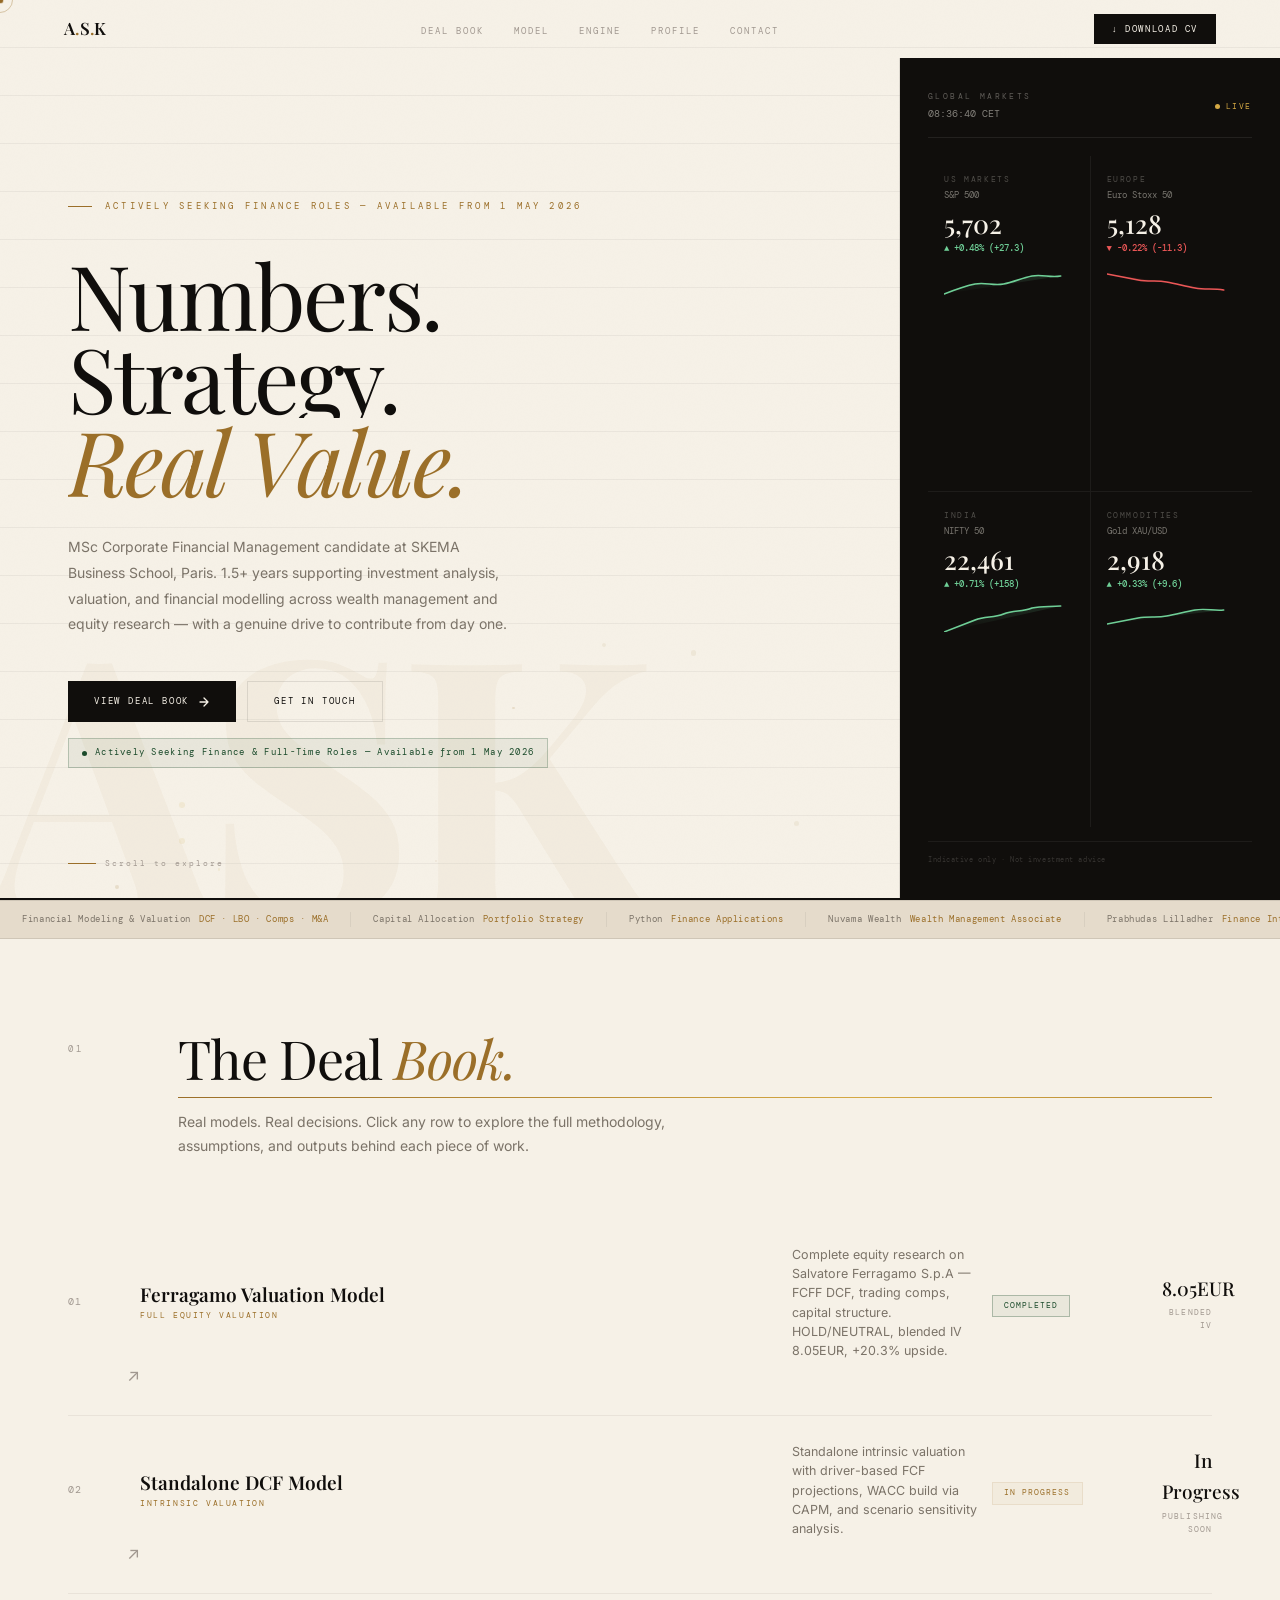
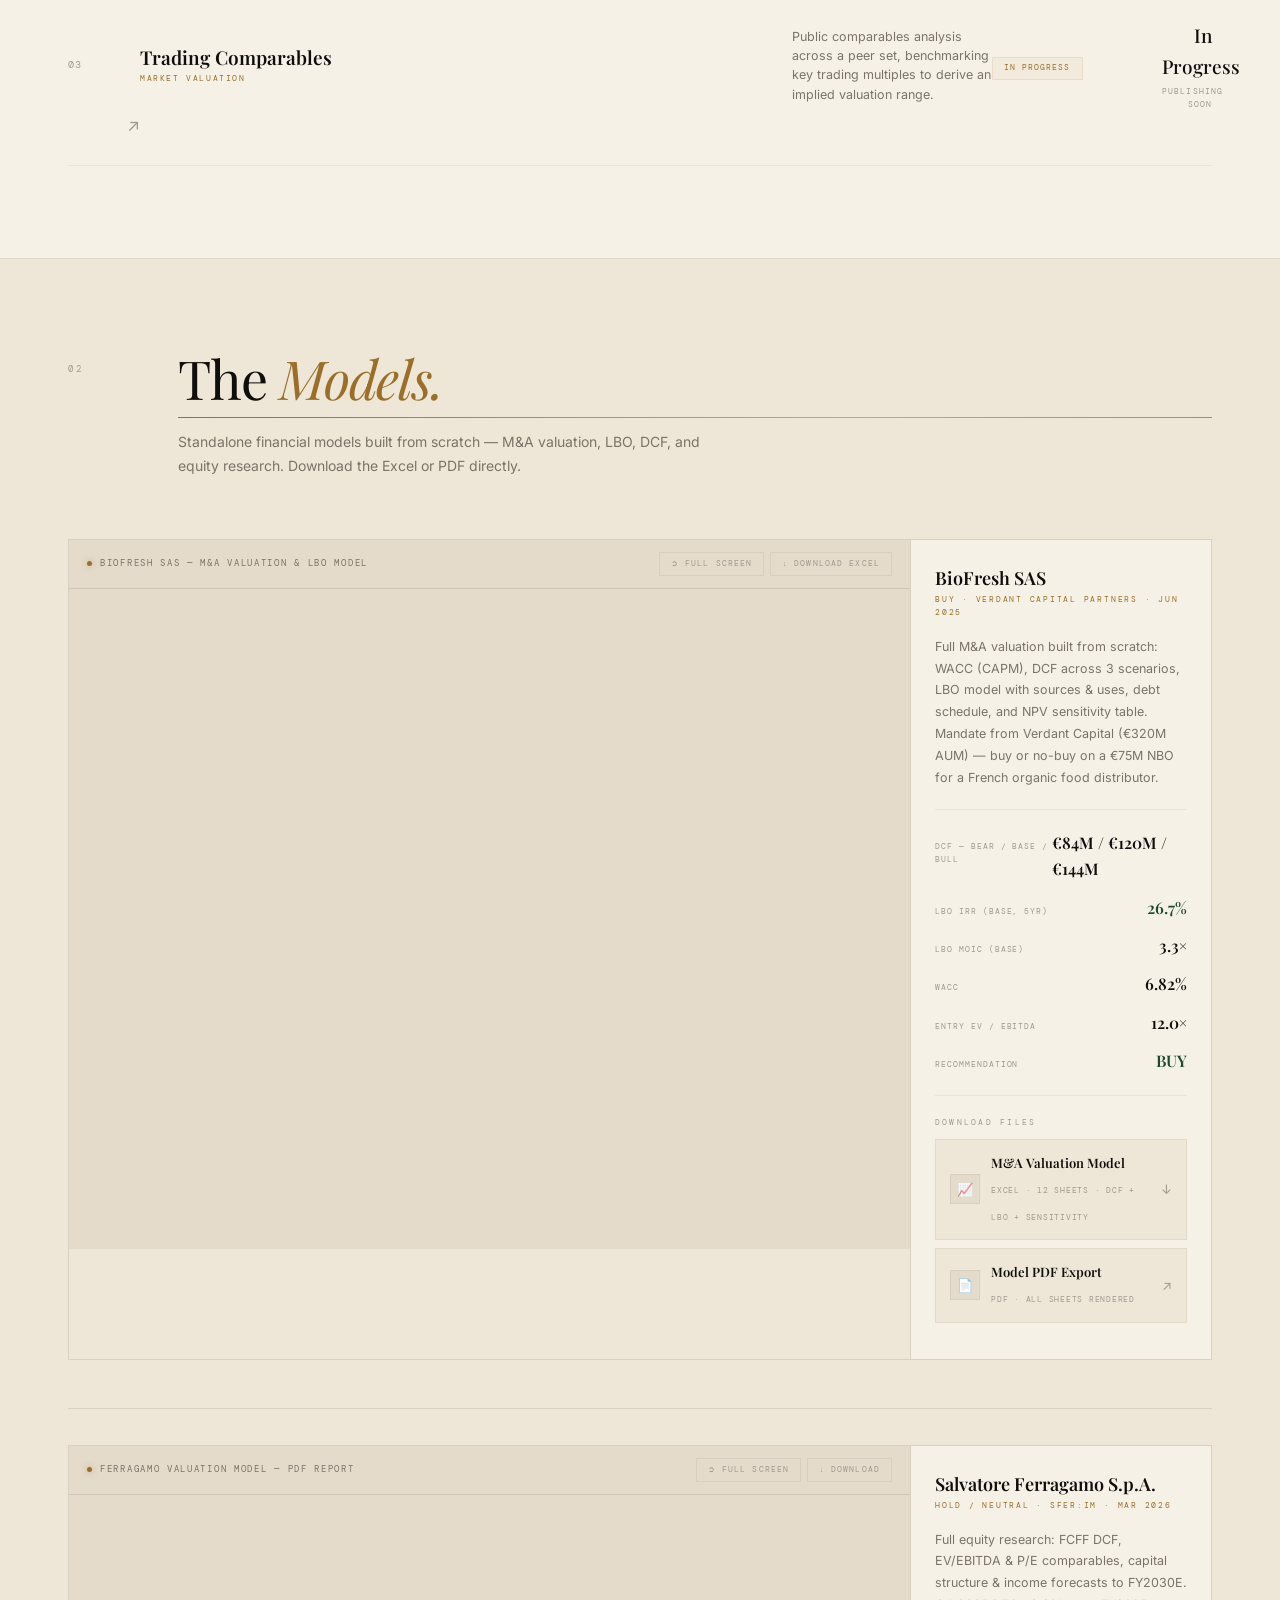
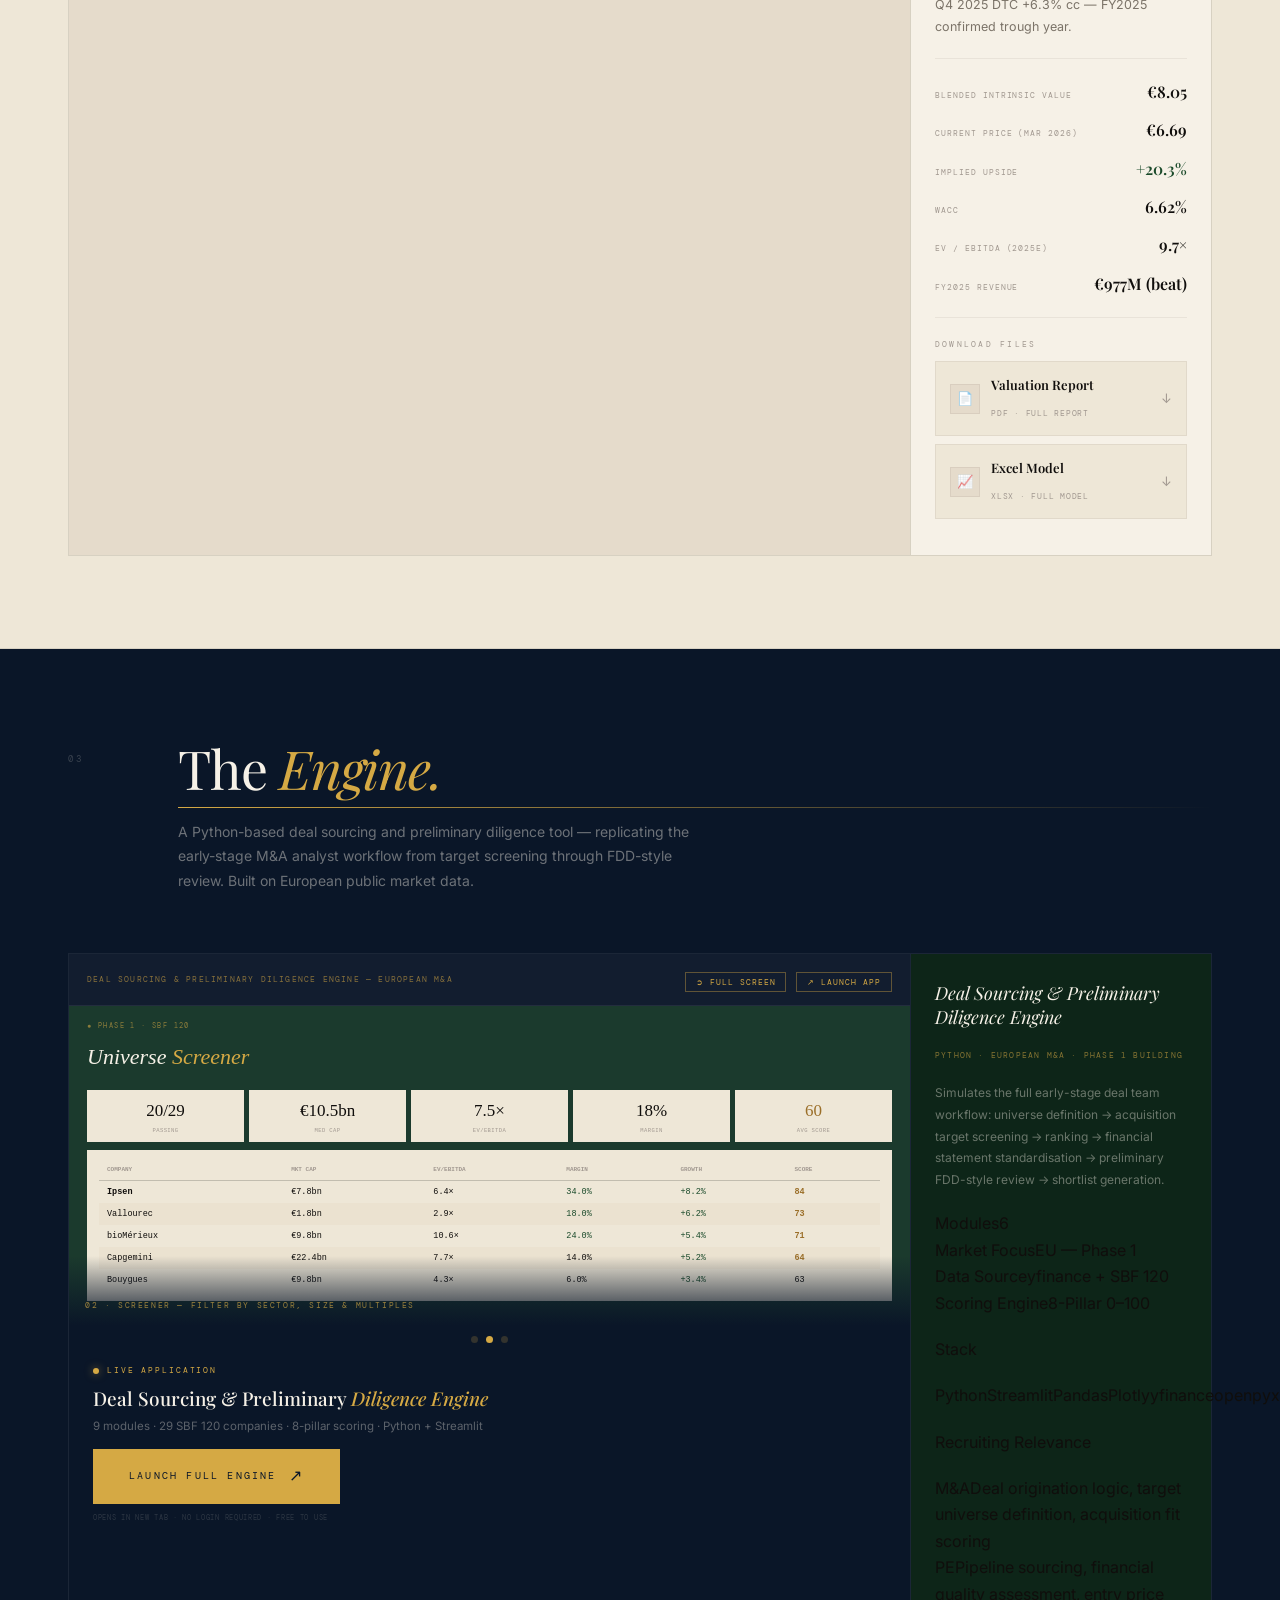
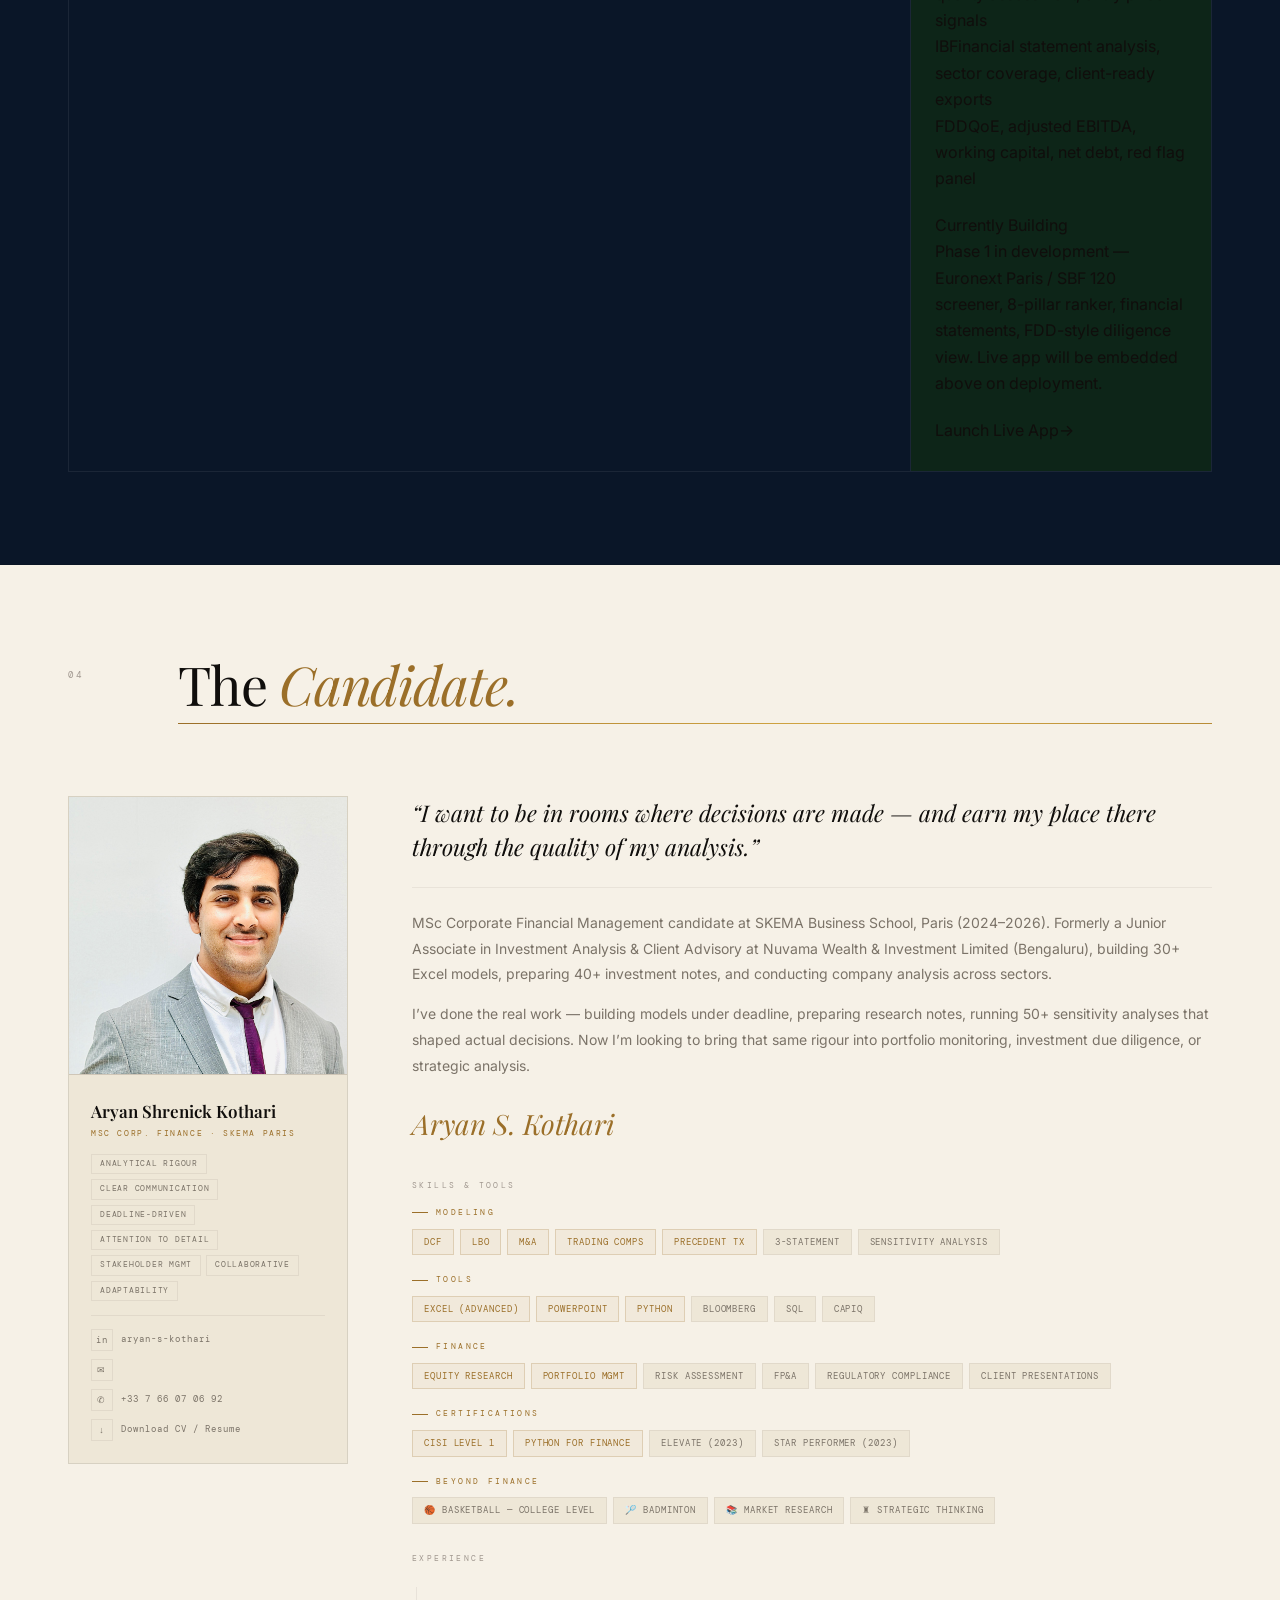
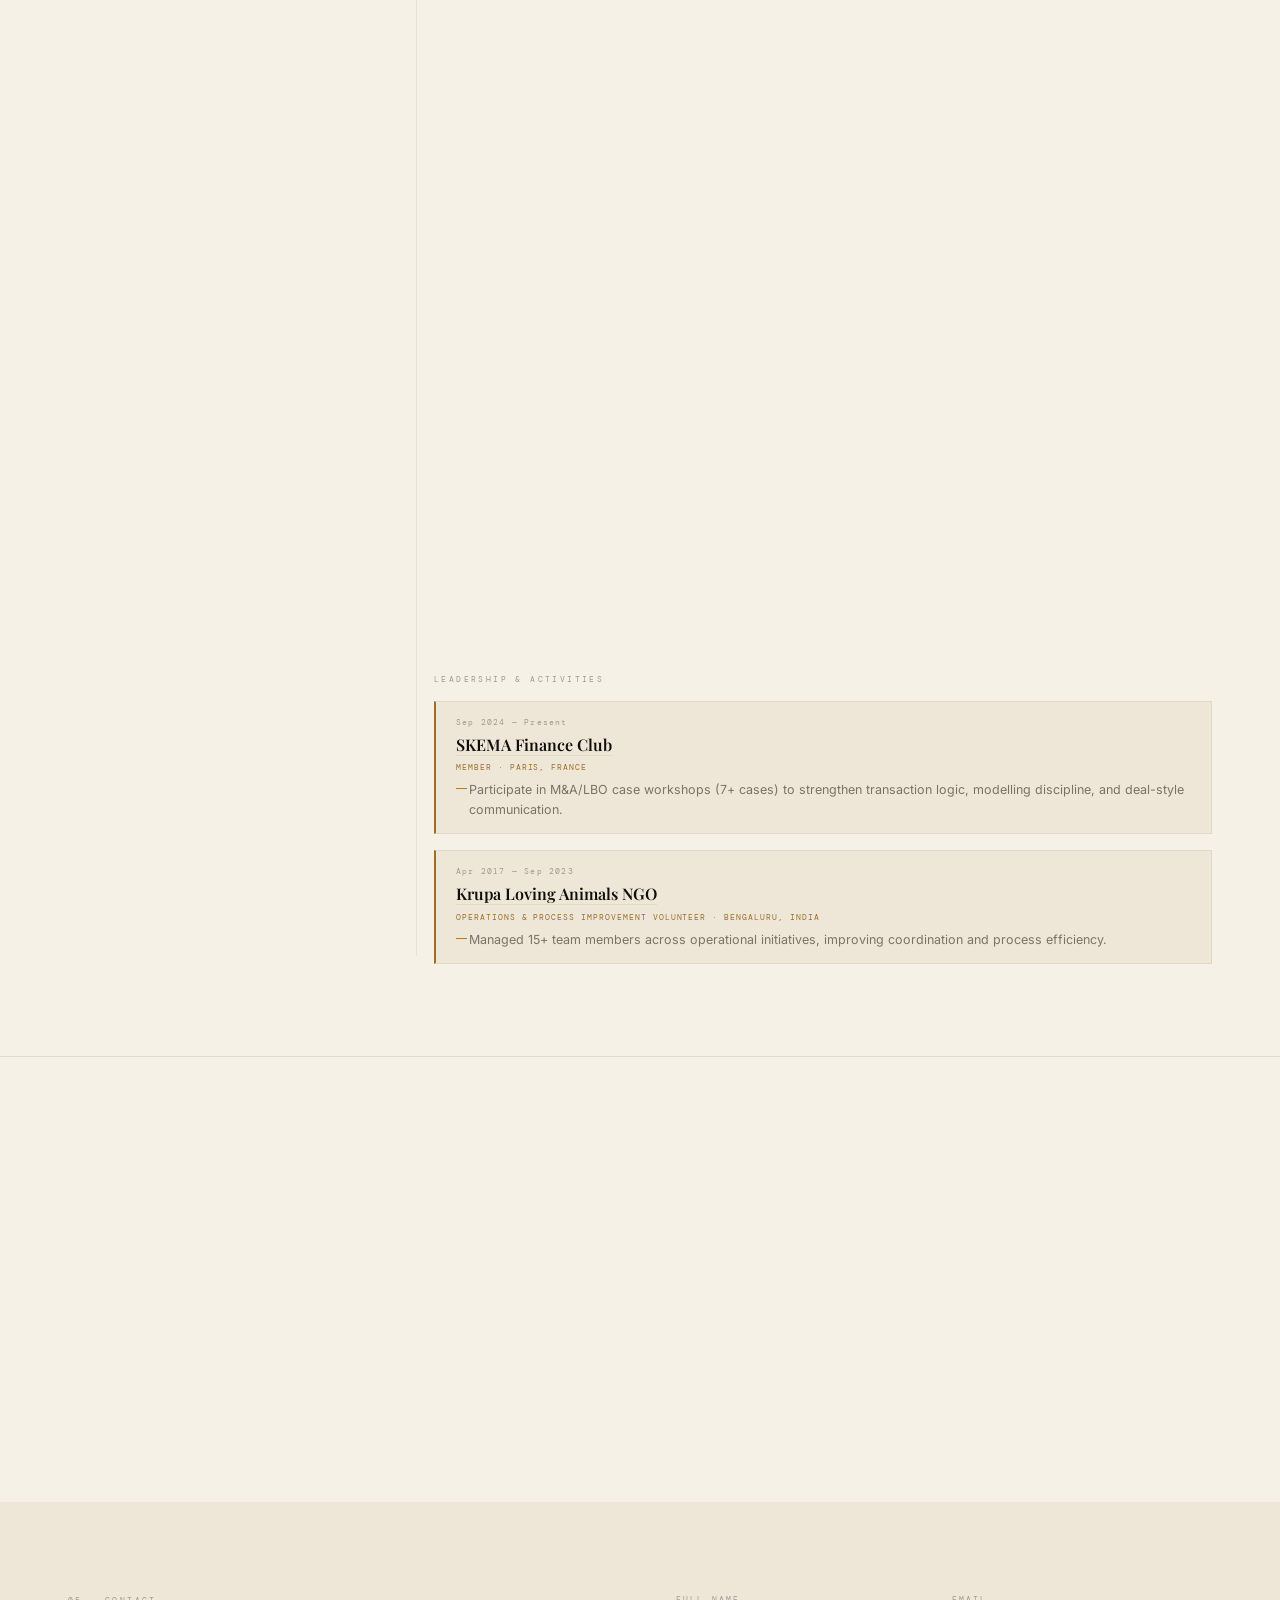
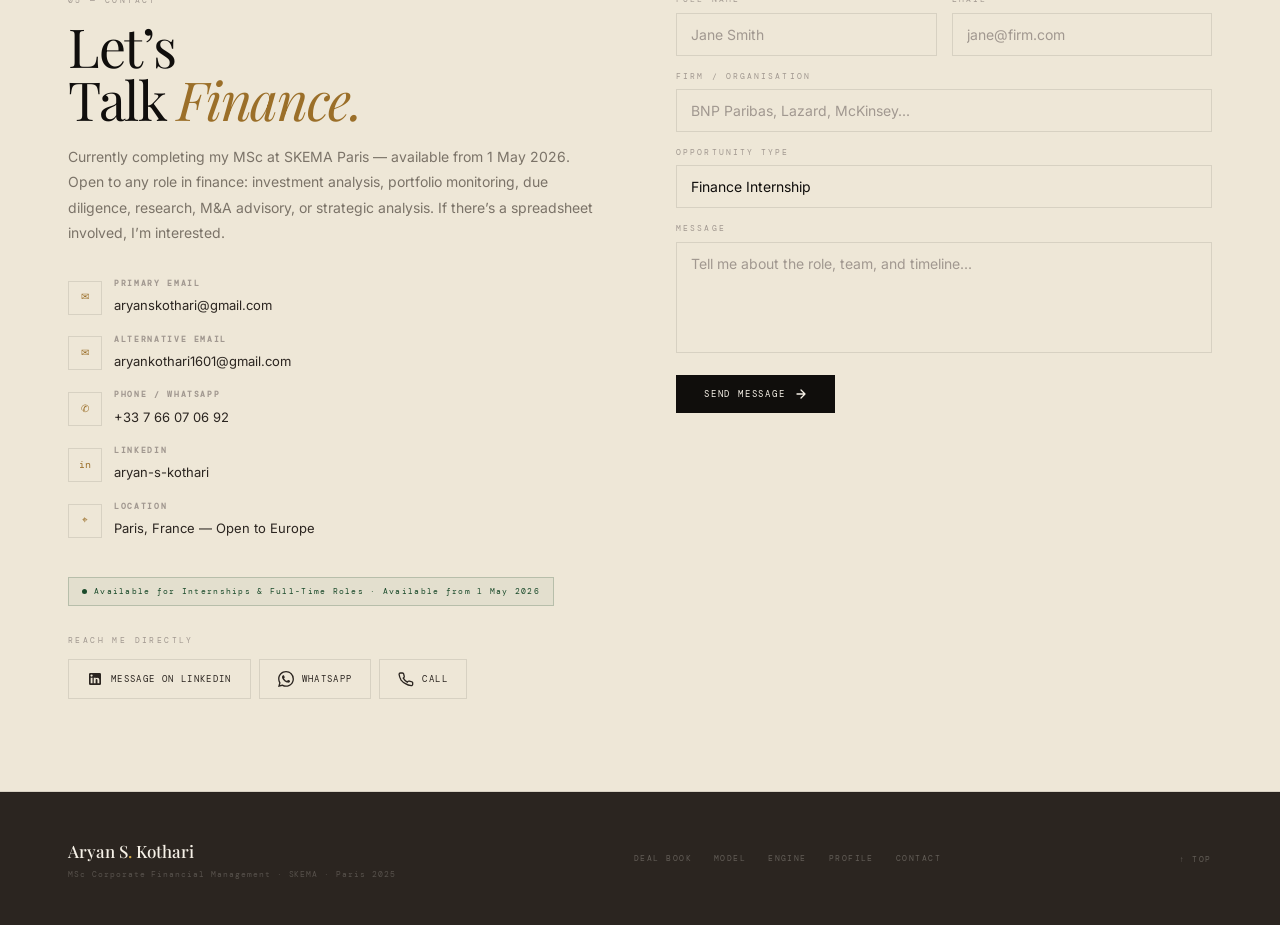
==== commit faa828af: "feat: switch engine URL to HuggingFace (24/7, never sleeps)" ====
--- a/index.html
+++ b/index.html
@@ -523,8 +523,8 @@
       <div class="eng-bar">
         <div class="eng-bar-l">Deal Sourcing &amp; Preliminary Diligence Engine &#8212; European M&amp;A</div>
         <div class="eng-acts">
-          <a href="https://aryanskothari-deal-sourcing.streamlit.app" target="_blank" class="eng-act active">&#10162; Full Screen</a>
-          <a href="https://aryanskothari-deal-sourcing.streamlit.app" target="_blank" class="eng-act active">&#8599; Launch App</a>
+          <a href="https://aryan089-deal-sourcing-engine.hf.space" target="_blank" class="eng-act active">&#10162; Full Screen</a>
+          <a href="https://aryan089-deal-sourcing-engine.hf.space" target="_blank" class="eng-act active">&#8599; Launch App</a>
         </div>
       </div>
       <div class="eng-slides">
@@ -621,7 +621,7 @@
             <div class="eng-cta-badge">Live Application</div>
             <div class="eng-cta-title">Deal Sourcing &amp; Preliminary <em>Diligence Engine</em></div>
             <div class="eng-cta-sub">9 modules &middot; 29 SBF 120 companies &middot; 8-pillar scoring &middot; Python + Streamlit</div>
-            <a href="https://aryanskothari-deal-sourcing.streamlit.app" target="_blank" class="eng-launch">
+            <a href="https://aryan089-deal-sourcing-engine.hf.space" target="_blank" class="eng-launch">
               Launch Full Engine <span class="eng-launch-arrow">&#8599;</span>
             </a>
             <div class="eng-cta-note">Opens in new tab &middot; No login required &middot; Free to use</div>
@@ -655,7 +655,7 @@
       </div>
       <div class="eng-status"><div class="eng-status-lbl">Currently Building</div><div class="eng-status-txt">Phase 1 in development &#8212; Euronext Paris / SBF 120 screener, 8-pillar ranker, financial statements, FDD-style diligence view. Live app will be embedded above on deployment.</div></div>
       <!-- DISABLED until app is live. Once live: remove class eng-cta-soon, add eng-cta-live, set href -->
-      <a href="https://aryanskothari-deal-sourcing.streamlit.app" target="_blank" class="eng-cta eng-cta-live" id="engCta"><span>Launch Live App</span><span>&#8594;</span></a>
+      <a href="https://aryan089-deal-sourcing-engine.hf.space" target="_blank" class="eng-cta eng-cta-live" id="engCta"><span>Launch Live App</span><span>&#8594;</span></a>
     </div>
   </div>
 </section>
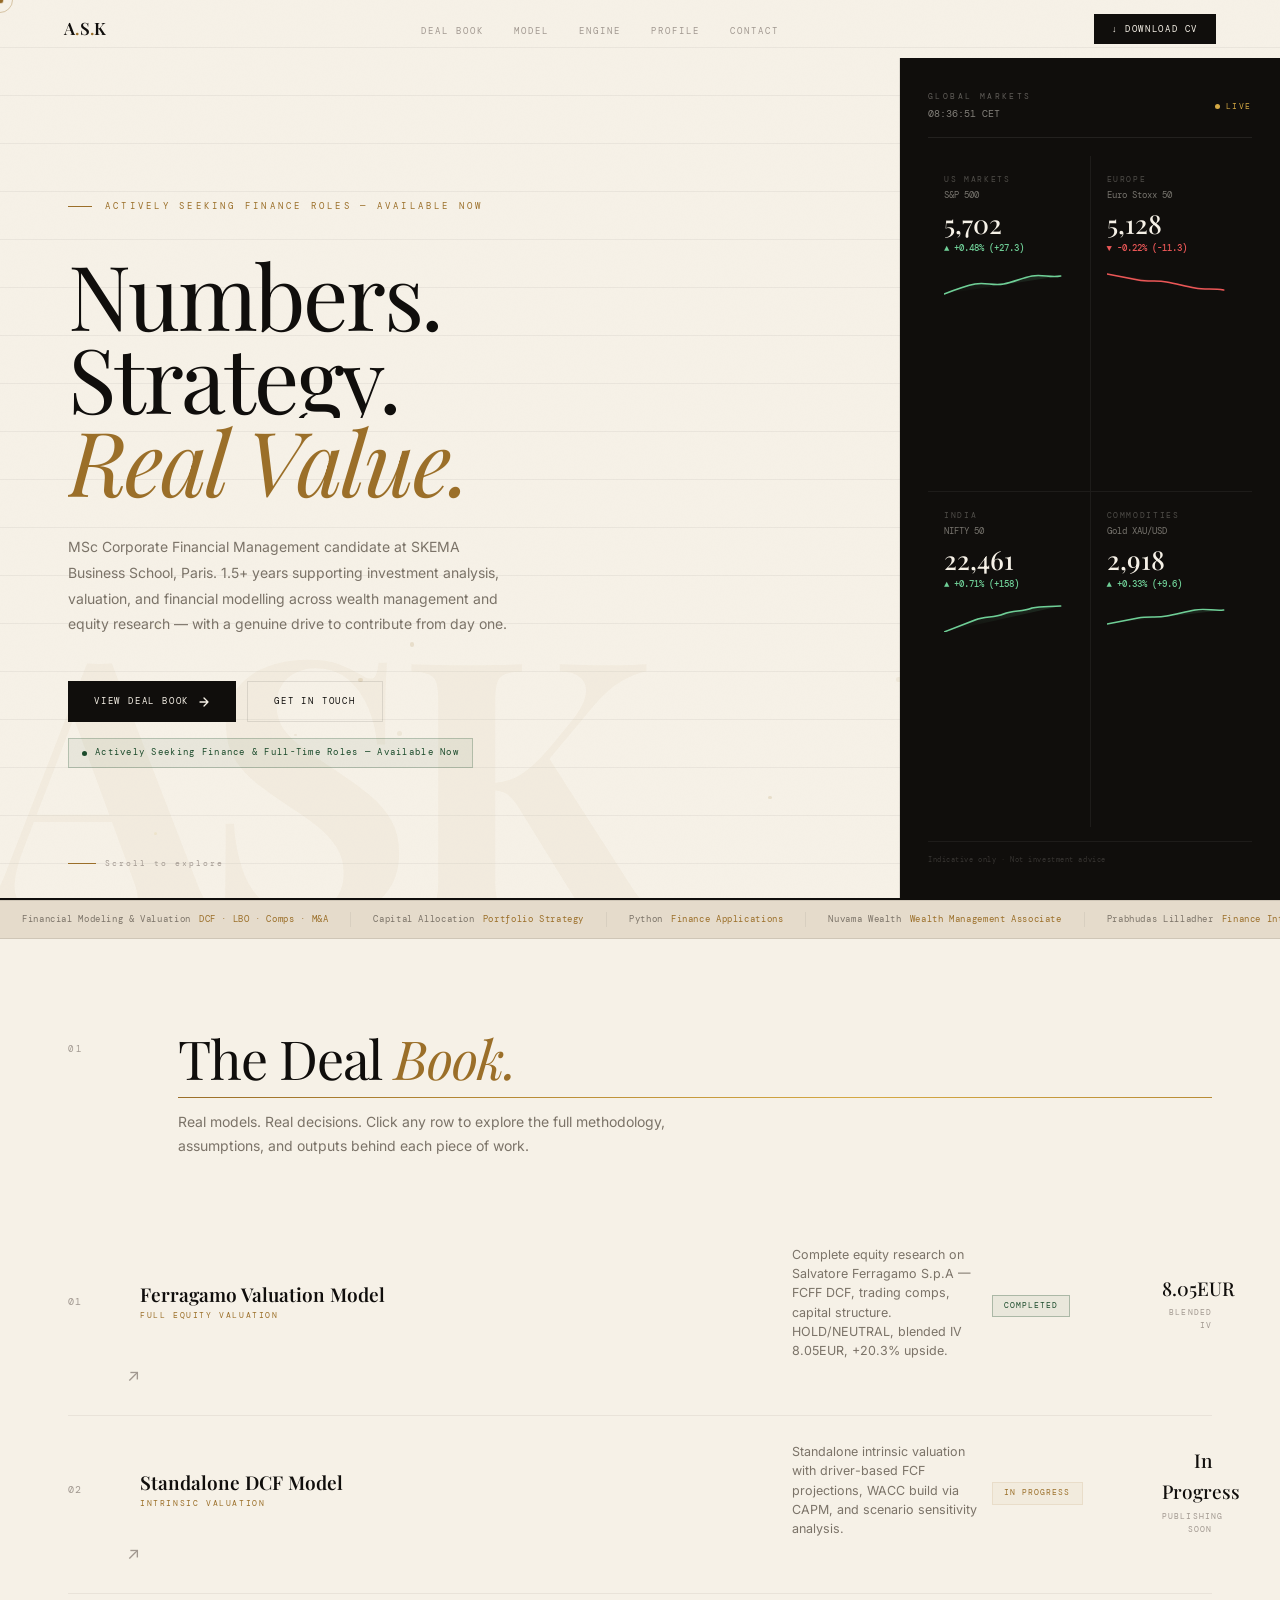
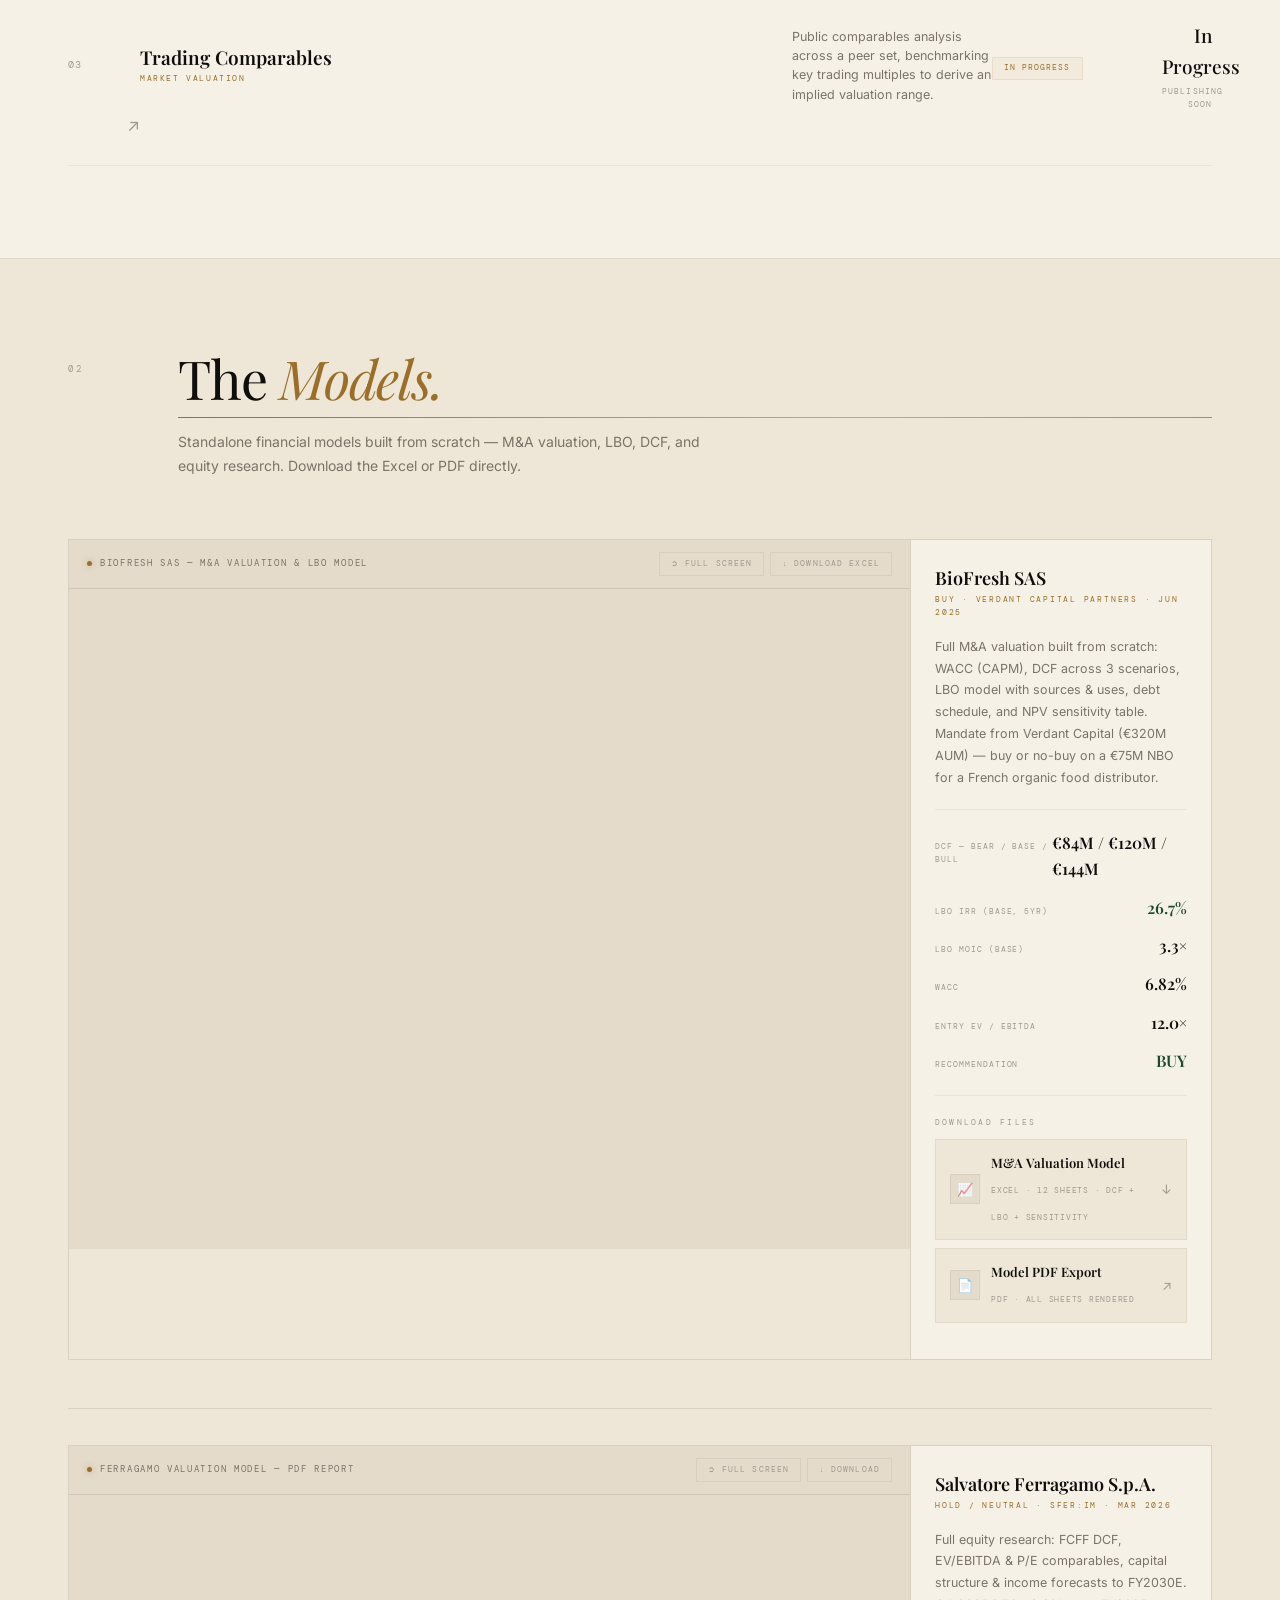
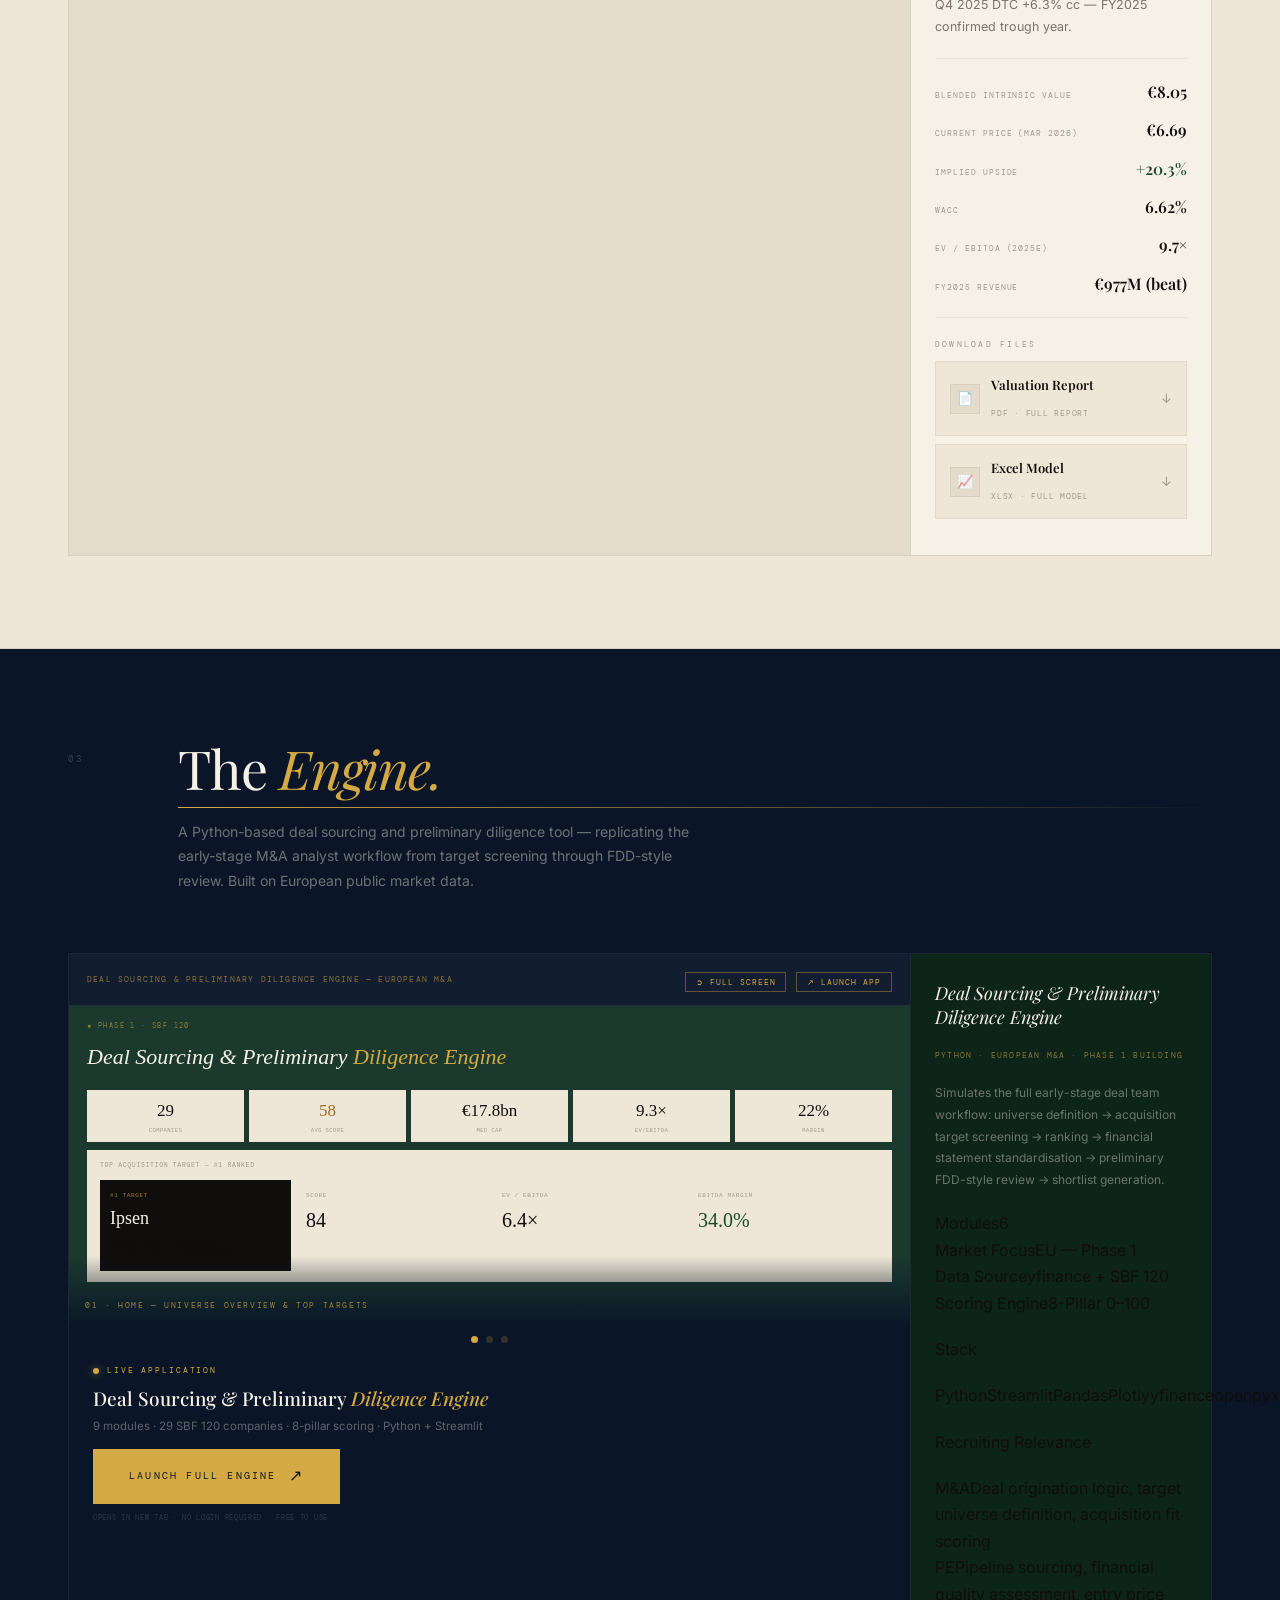
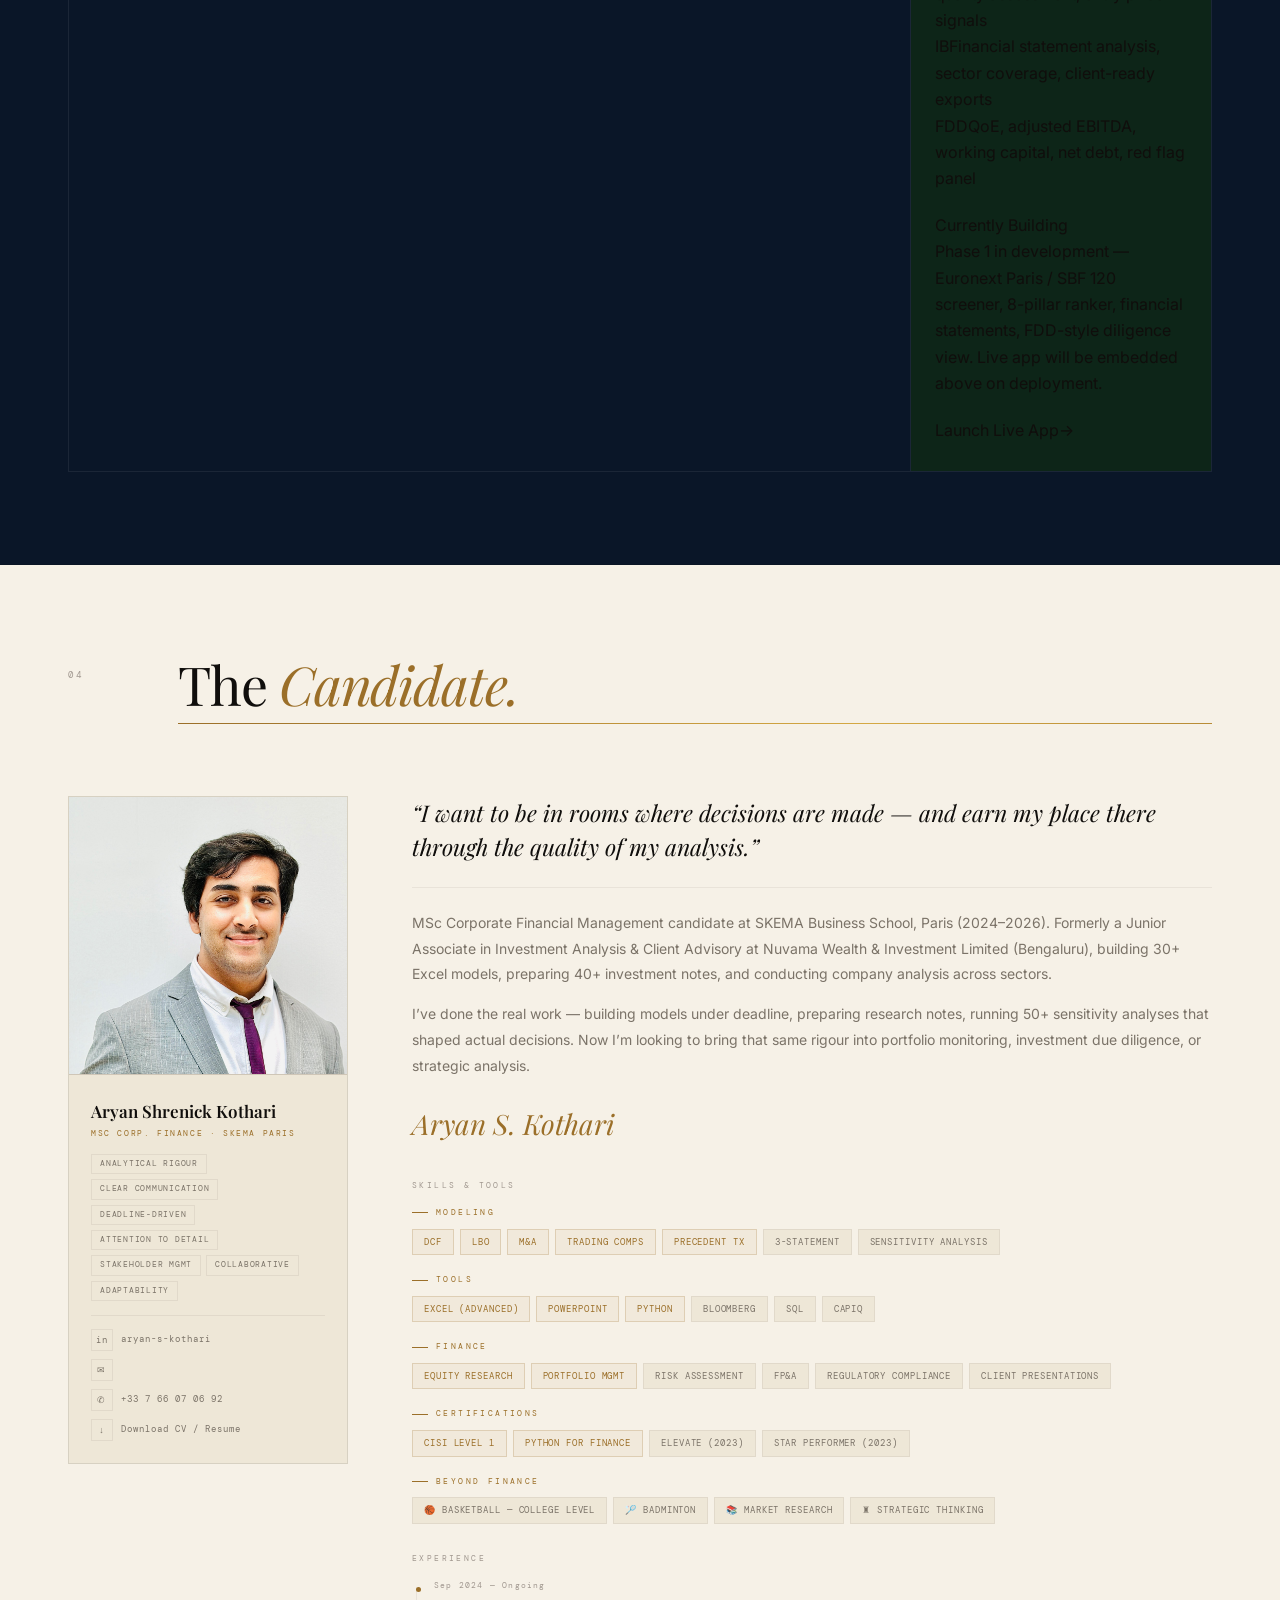
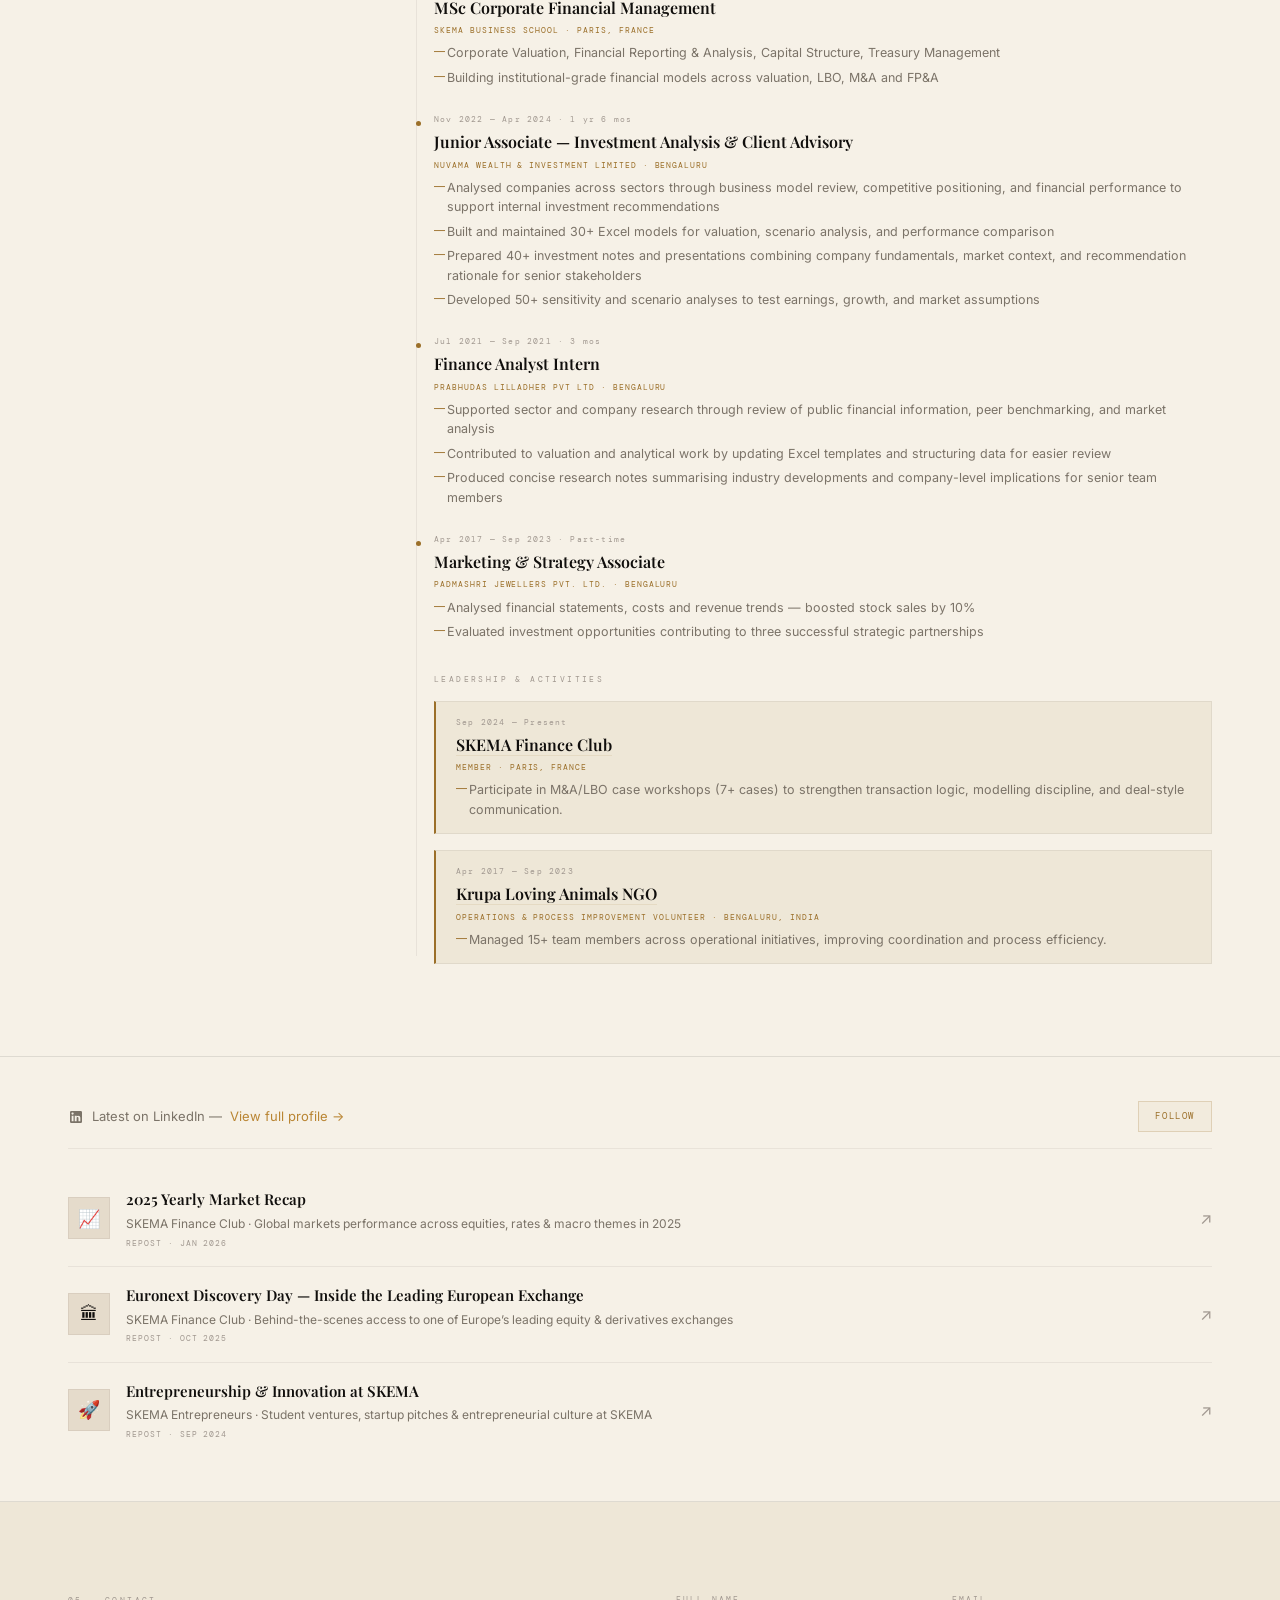
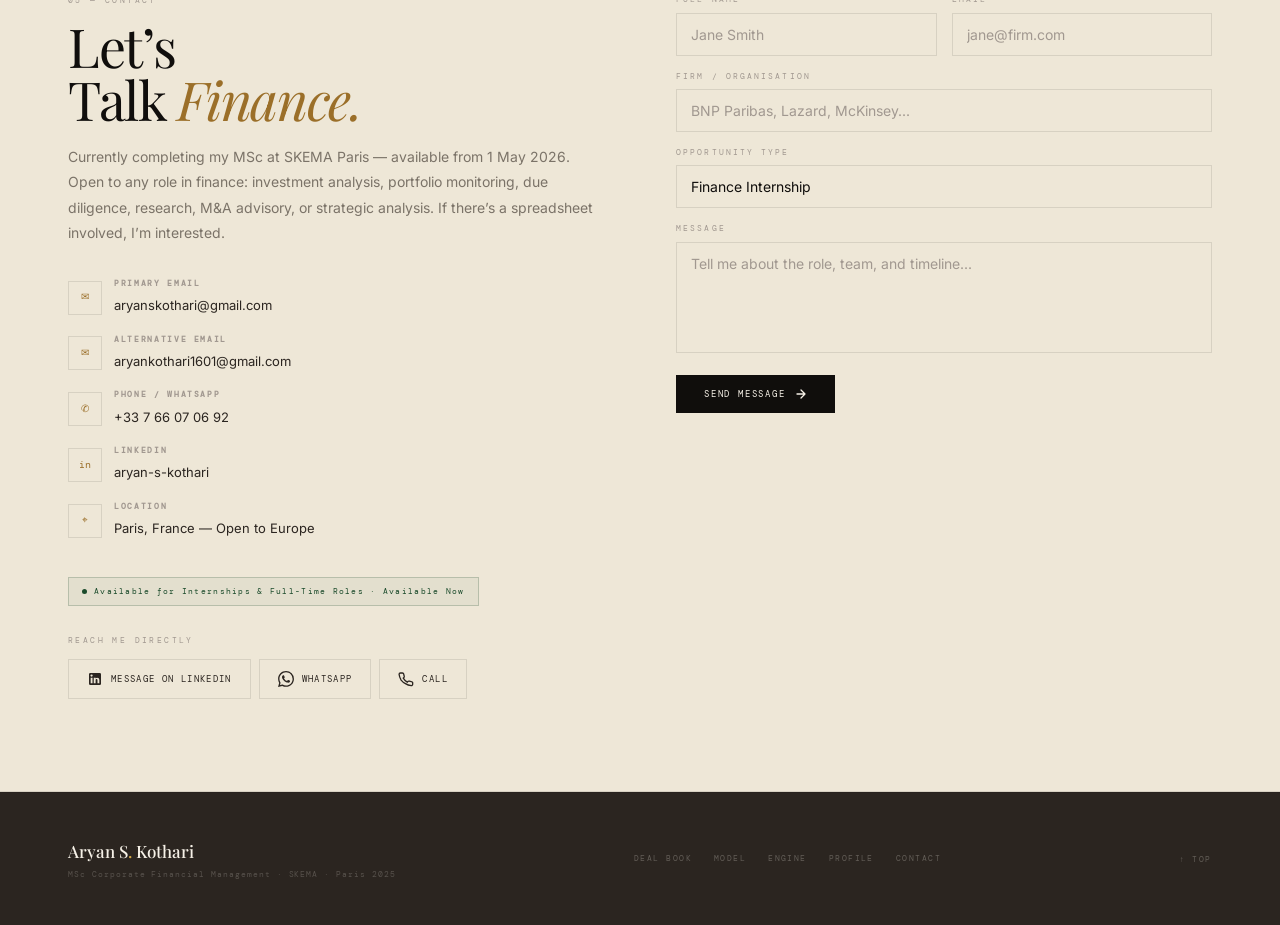
==== commit 9130121c: "fix: availability now, hero updated, portfolio current as of July 2026" ====
--- a/index.html
+++ b/index.html
@@ -425,11 +425,11 @@
 <section id="hero">
   <div class="hero-ruled"></div><div class="hero-wm">ASK</div>
   <div class="hero-l">
-    <div class="h-tag">Actively Seeking Finance Roles &#8212; Available from 1 May 2026</div>
+    <div class="h-tag">Actively Seeking Finance Roles &#8212; Available Now</div>
     <h1><span class="hl a1">Numbers.</span><span class="hl a2">Strategy.</span><span class="hl a3">Real Value.</span></h1>
     <p class="h-body">MSc Corporate Financial Management candidate at SKEMA Business School, Paris. 1.5+ years supporting investment analysis, valuation, and financial modelling across wealth management and equity research &#8212; with a genuine drive to contribute from day one.</p>
     <div class="h-btns"><a href="#work" class="btn-dark">View Deal Book <svg width="12" height="12" viewBox="0 0 12 12" fill="none"><path d="M2 6h8M6 2l4 4-4 4" stroke="currentColor" stroke-width="1.3" stroke-linecap="round" stroke-linejoin="round"/></svg></a><a href="#contact" class="btn-out">Get In Touch</a></div>
-    <div class="h-avail">Actively Seeking Finance &amp; Full-Time Roles &#8212; Available from 1 May 2026</div>
+    <div class="h-avail">Actively Seeking Finance &amp; Full-Time Roles &#8212; Available Now</div>
     <div class="h-scroll"><div class="h-scroll-bar"></div>Scroll to explore</div>
   </div>
   <div class="hero-r">
@@ -720,7 +720,7 @@
       <div class="co-item"><div class="co-ic">&#9990;</div><div class="co-t"><strong>Phone / WhatsApp</strong><a href="tel:+33766070692">+33 7 66 07 06 92</a></div></div>
       <div class="co-item"><div class="co-ic">in</div><div class="co-t"><strong>LinkedIn</strong><a href="https://www.linkedin.com/in/aryan-s-kothari" target="_blank">aryan-s-kothari</a></div></div>
       <div class="co-item"><div class="co-ic">&#8982;</div><div class="co-t"><strong>Location</strong><span>Paris, France &#8212; Open to Europe</span></div></div>
-      <div class="avail-badge">Available for Internships &amp; Full-Time Roles &#183; Available from 1 May 2026</div>
+      <div class="avail-badge">Available for Internships &amp; Full-Time Roles &#183; Available Now</div>
       <div class="connect-head">Reach Me Directly</div>
       <div class="connect-btns">
         <a href="https://www.linkedin.com/messaging/compose/?recipient=aryan-s-kothari" target="_blank" class="connect-btn li"><svg width="16" height="16" viewBox="0 0 24 24" fill="currentColor"><path d="M19 3a2 2 0 0 1 2 2v14a2 2 0 0 1-2 2H5a2 2 0 0 1-2-2V5a2 2 0 0 1 2-2h14m-.5 15.5v-5.3a3.26 3.26 0 0 0-3.26-3.26c-.85 0-1.84.52-2.32 1.3v-1.11h-2.79v8.37h2.79v-4.93c0-.77.62-1.4 1.39-1.4a1.4 1.4 0 0 1 1.4 1.4v4.93h2.79M6.88 8.56a1.68 1.68 0 0 0 1.68-1.68c0-.93-.75-1.69-1.68-1.69a1.69 1.69 0 0 0-1.69 1.69c0 .93.76 1.68 1.69 1.68m1.39 9.94v-8.37H5.5v8.37h2.77z"/></svg><span>Message on LinkedIn</span></a>
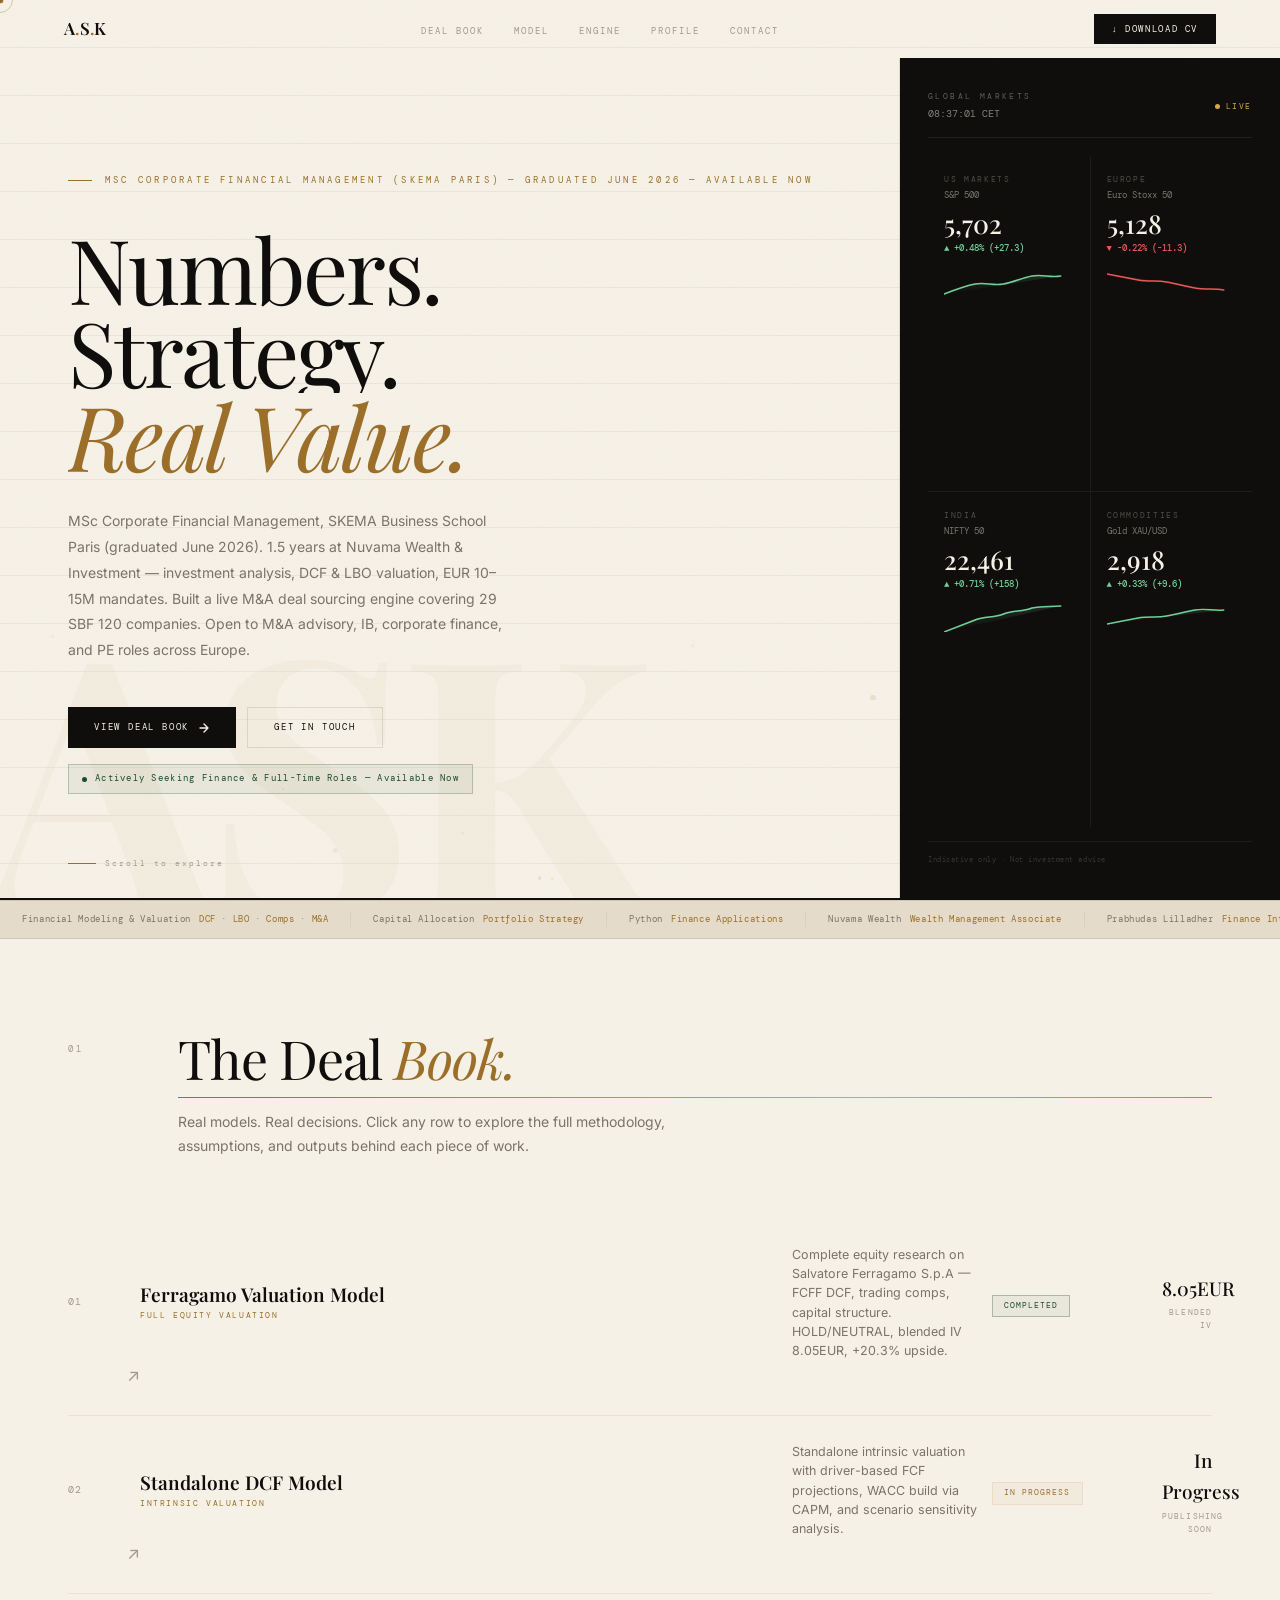
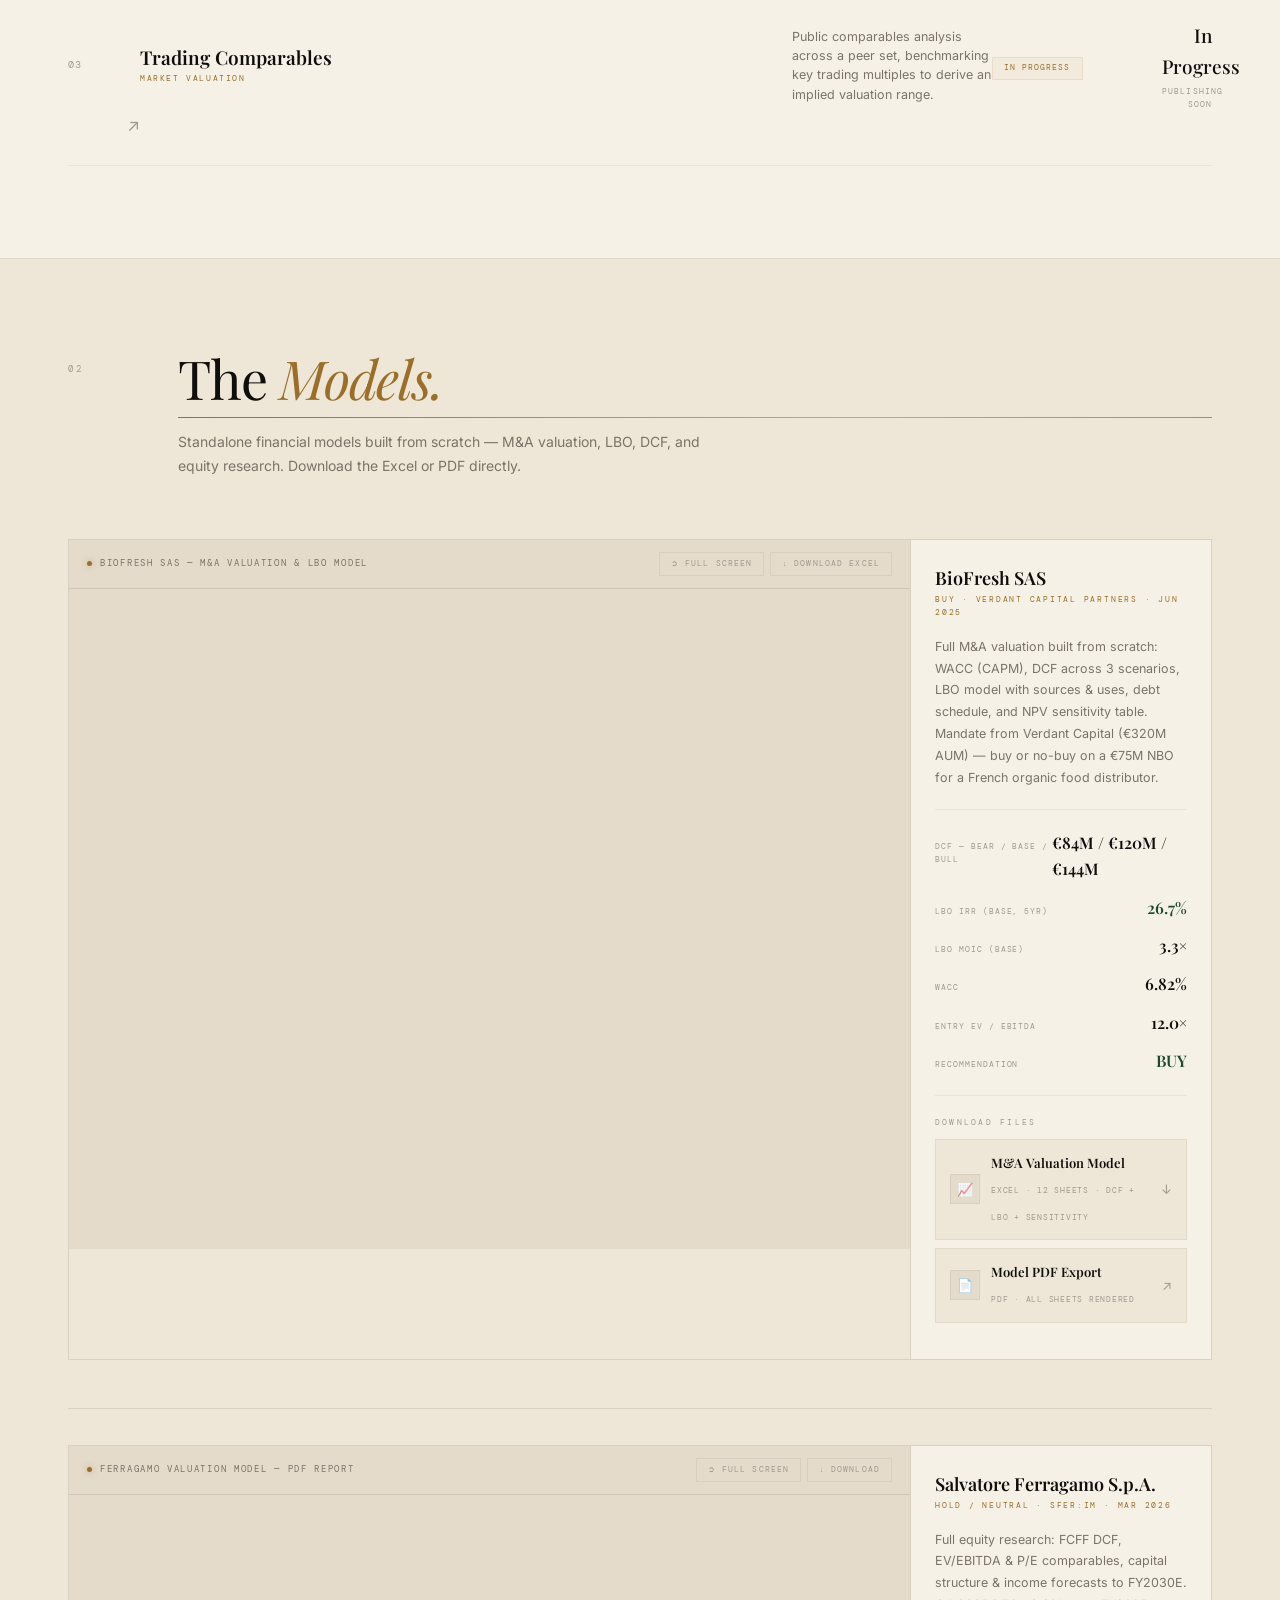
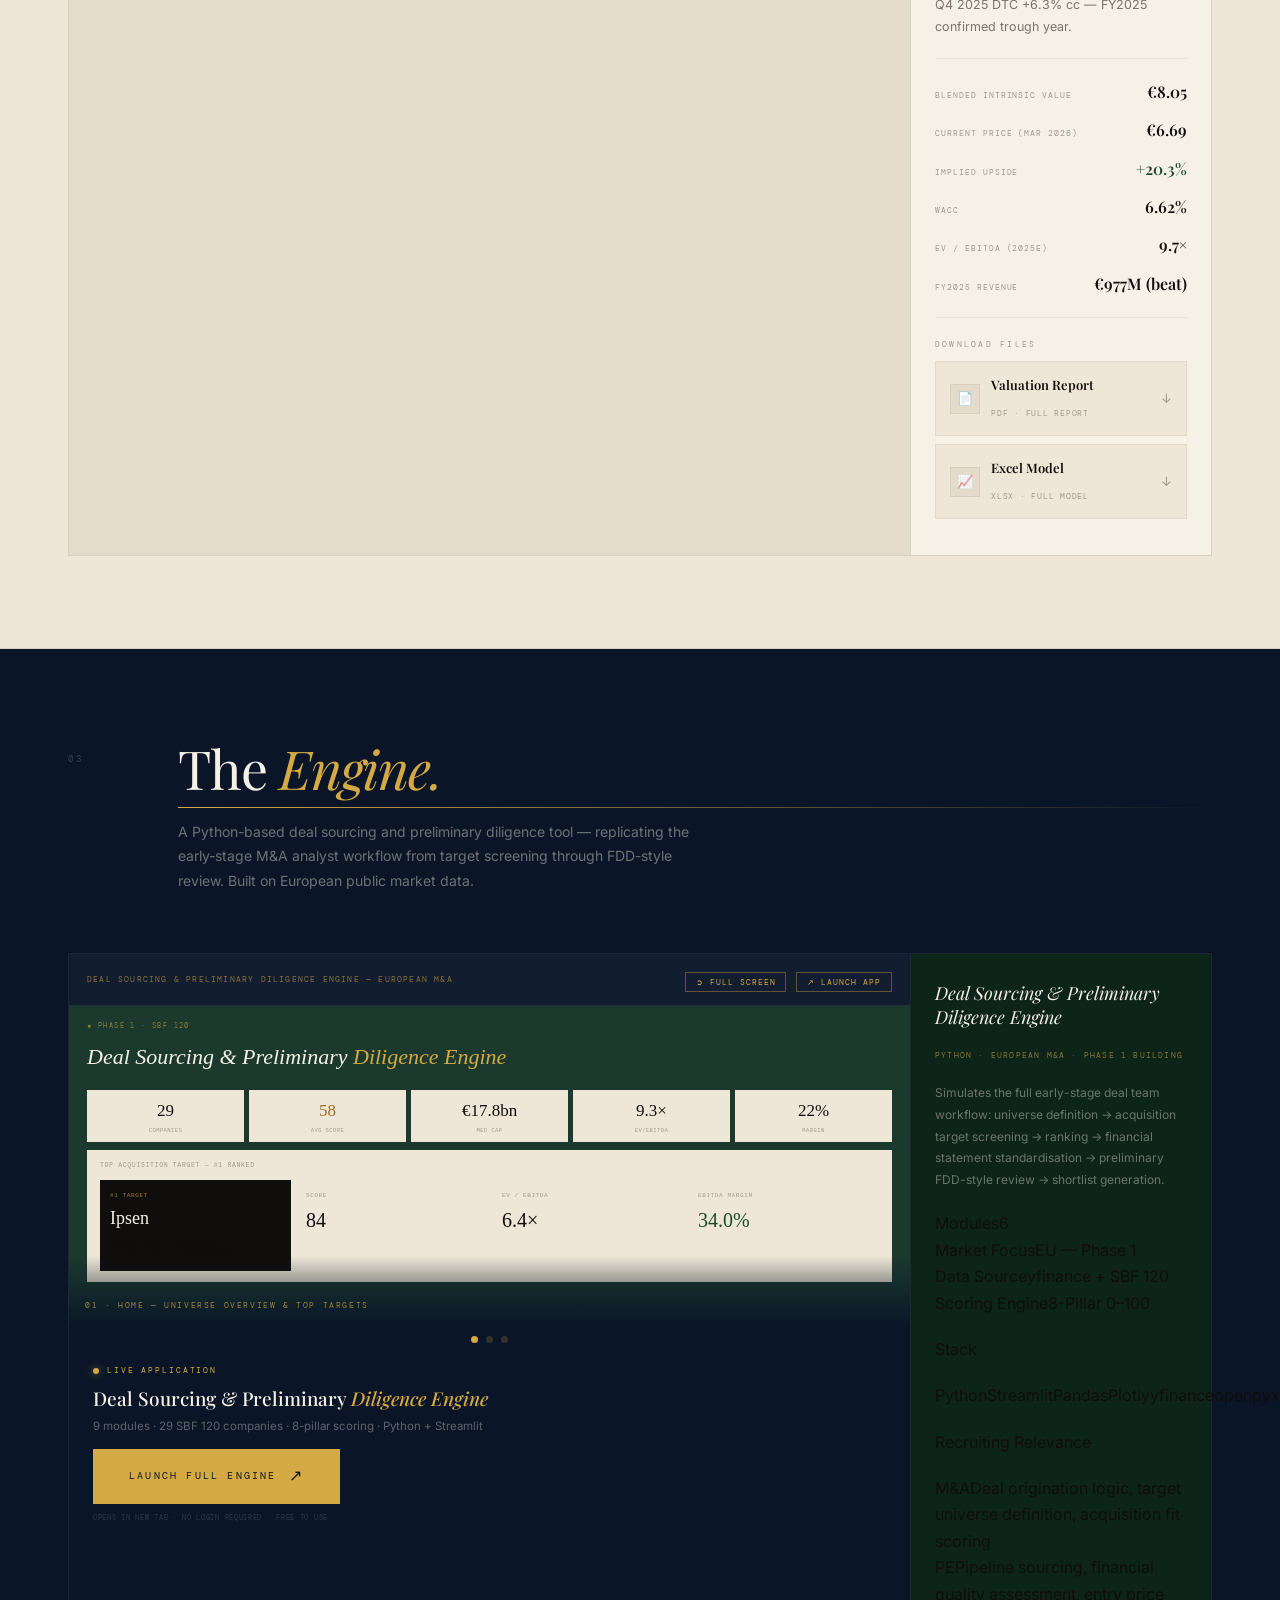
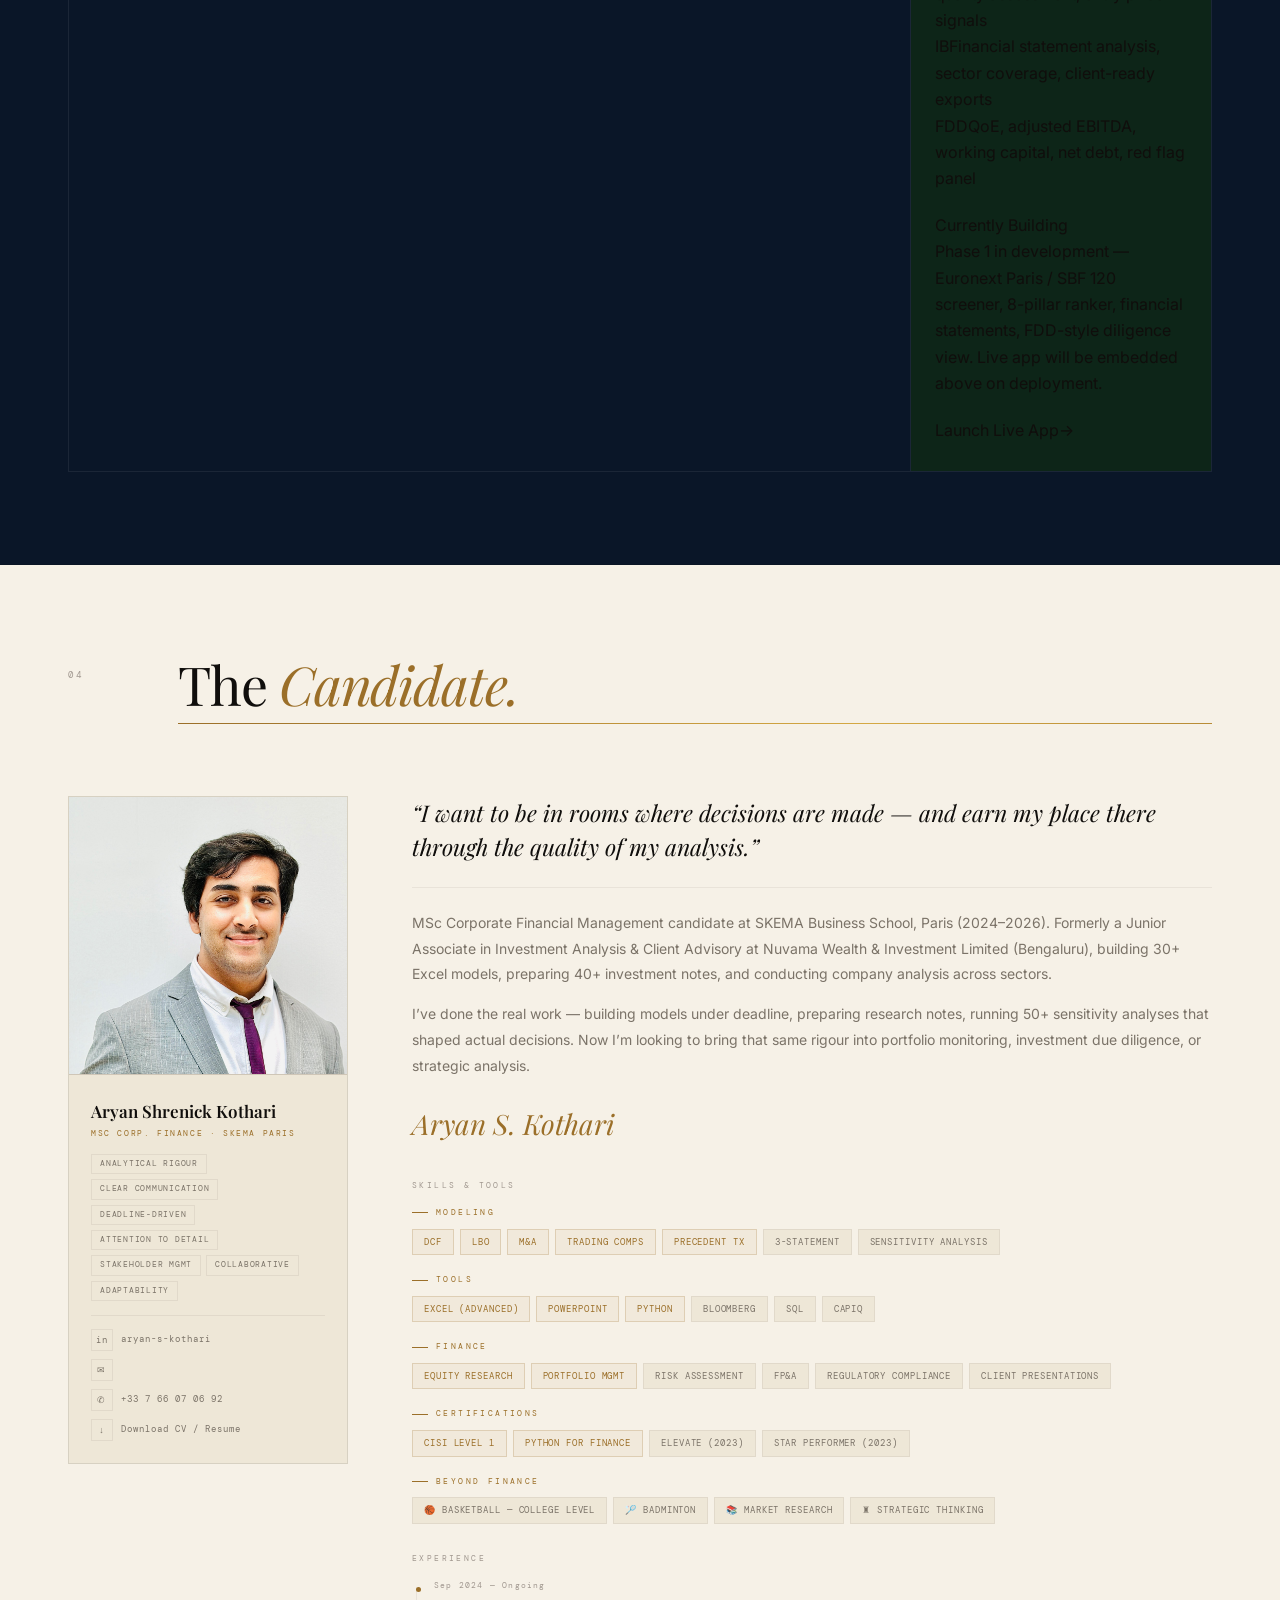
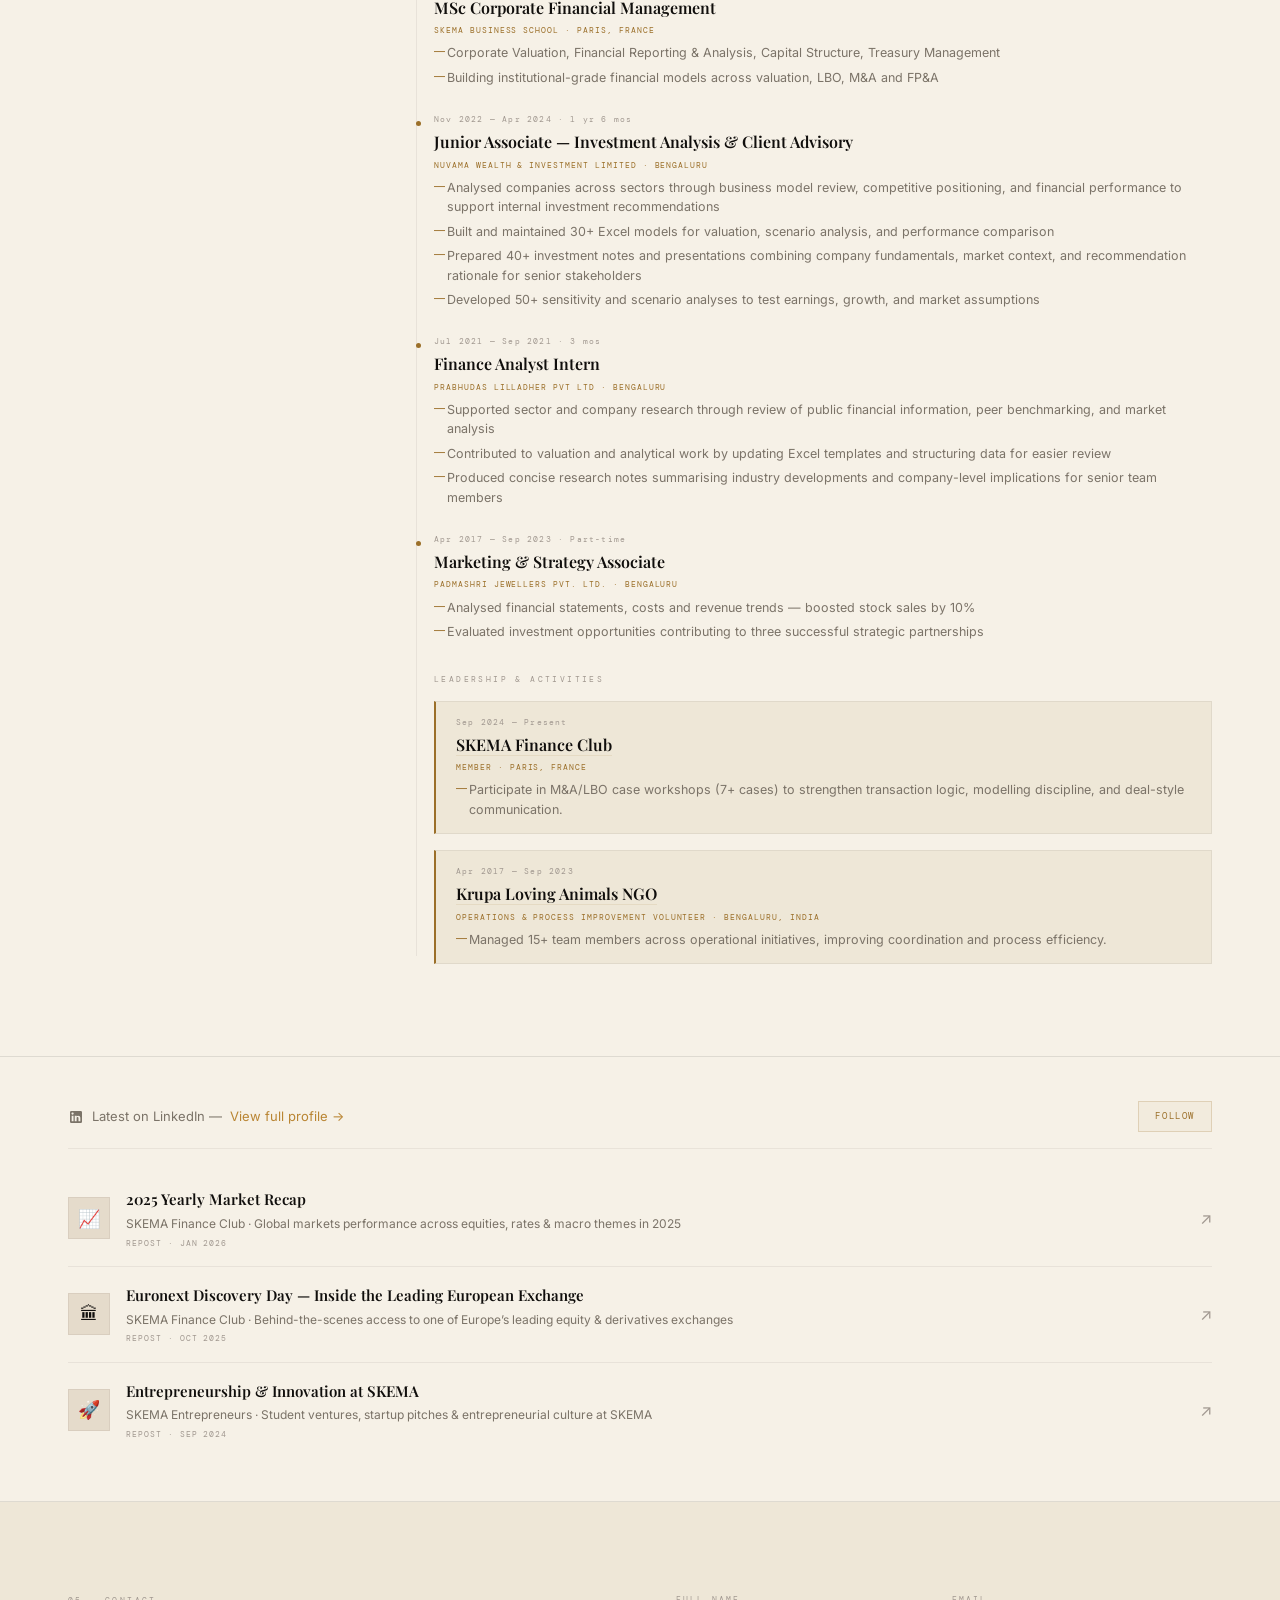
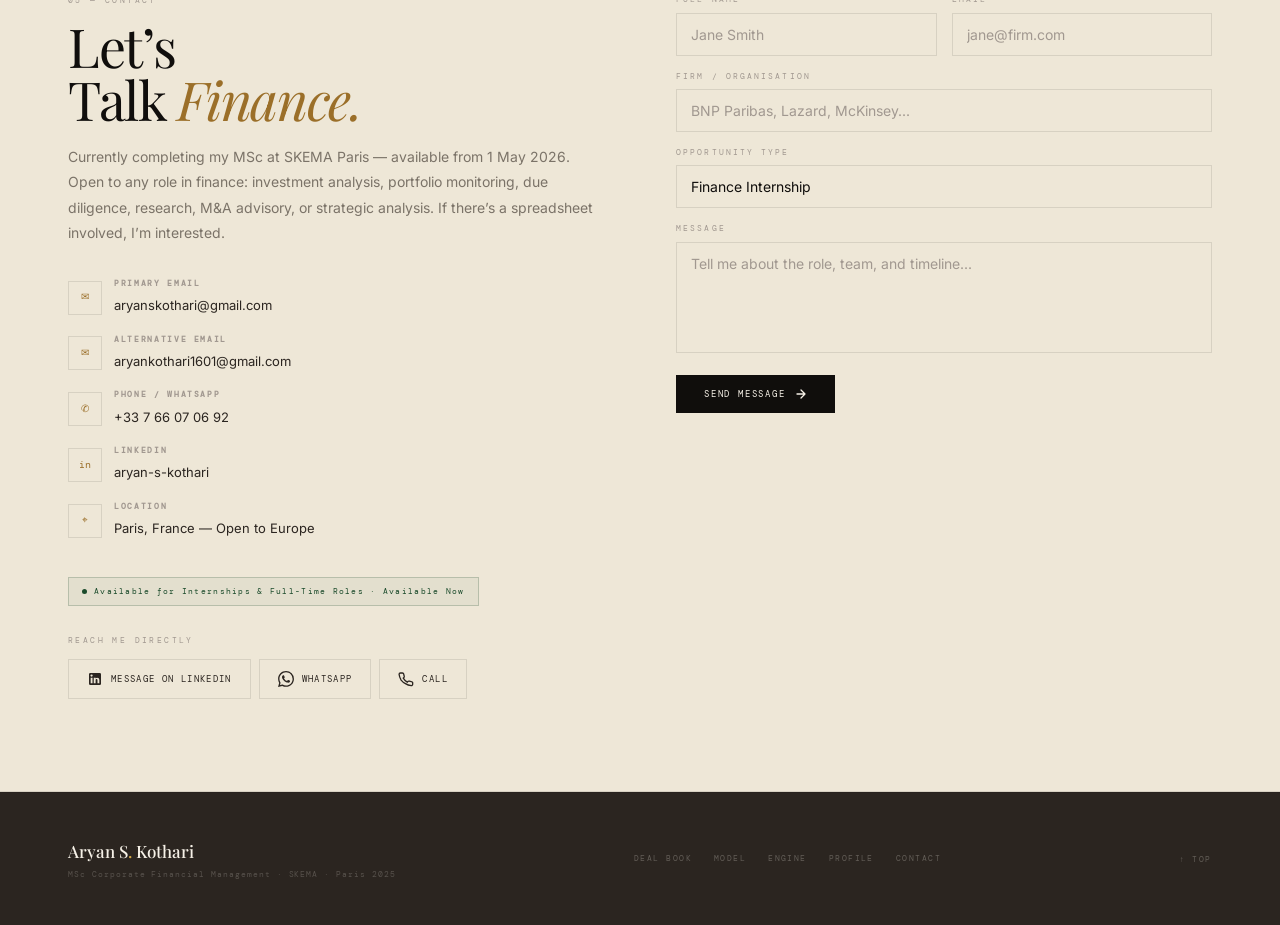
==== commit 15797e73: "fix: hero text, meta, title — updated to graduated June 2026" ====
--- a/index.html
+++ b/index.html
@@ -5,8 +5,8 @@
   <meta http-equiv="Cache-Control" content="no-cache, no-store, must-revalidate">
   <meta http-equiv="Pragma" content="no-cache">
 <meta name="viewport" content="width=device-width, initial-scale=1.0">
-<title>Aryan Shrenick Kothari — Finance Portfolio 2025</title>
-<meta name="description" content="Aryan Shrenick Kothari — MSc Corporate Financial Management, SKEMA. Finance internship candidate. Valuation, IB, AM, Corporate Finance, FP&A.">
+<title>Aryan Shrenick Kothari — Finance Portfolio</title>
+<meta name="description" content="Aryan Shrenick Kothari — MSc Corporate Financial Management, SKEMA Paris (June 2026). M&A advisory, IB, corporate finance, PE. Deal sourcing engine, Ferragamo equity research, BioFresh LBO model.">
 <link rel="preconnect" href="https://fonts.googleapis.com">
 <link href="https://fonts.googleapis.com/css2?family=Playfair+Display:ital,wght@0,400;0,500;0,600;0,700;1,400;1,600&family=Inter:wght@300;400;500;600&family=DM+Mono:wght@300;400;500&display=swap" rel="stylesheet">
 <style>
@@ -425,9 +425,9 @@
 <section id="hero">
   <div class="hero-ruled"></div><div class="hero-wm">ASK</div>
   <div class="hero-l">
-    <div class="h-tag">Actively Seeking Finance Roles &#8212; Available Now</div>
+    <div class="h-tag">MSc Corporate Financial Management (SKEMA Paris) &#8212; Graduated June 2026 &#8212; Available Now</div>
     <h1><span class="hl a1">Numbers.</span><span class="hl a2">Strategy.</span><span class="hl a3">Real Value.</span></h1>
-    <p class="h-body">MSc Corporate Financial Management candidate at SKEMA Business School, Paris. 1.5+ years supporting investment analysis, valuation, and financial modelling across wealth management and equity research &#8212; with a genuine drive to contribute from day one.</p>
+    <p class="h-body">MSc Corporate Financial Management, SKEMA Business School Paris (graduated June 2026). 1.5 years at Nuvama Wealth &amp; Investment — investment analysis, DCF &amp; LBO valuation, EUR 10&#8211;15M mandates. Built a live M&amp;A deal sourcing engine covering 29 SBF 120 companies. Open to M&amp;A advisory, IB, corporate finance, and PE roles across Europe.</p>
     <div class="h-btns"><a href="#work" class="btn-dark">View Deal Book <svg width="12" height="12" viewBox="0 0 12 12" fill="none"><path d="M2 6h8M6 2l4 4-4 4" stroke="currentColor" stroke-width="1.3" stroke-linecap="round" stroke-linejoin="round"/></svg></a><a href="#contact" class="btn-out">Get In Touch</a></div>
     <div class="h-avail">Actively Seeking Finance &amp; Full-Time Roles &#8212; Available Now</div>
     <div class="h-scroll"><div class="h-scroll-bar"></div>Scroll to explore</div>
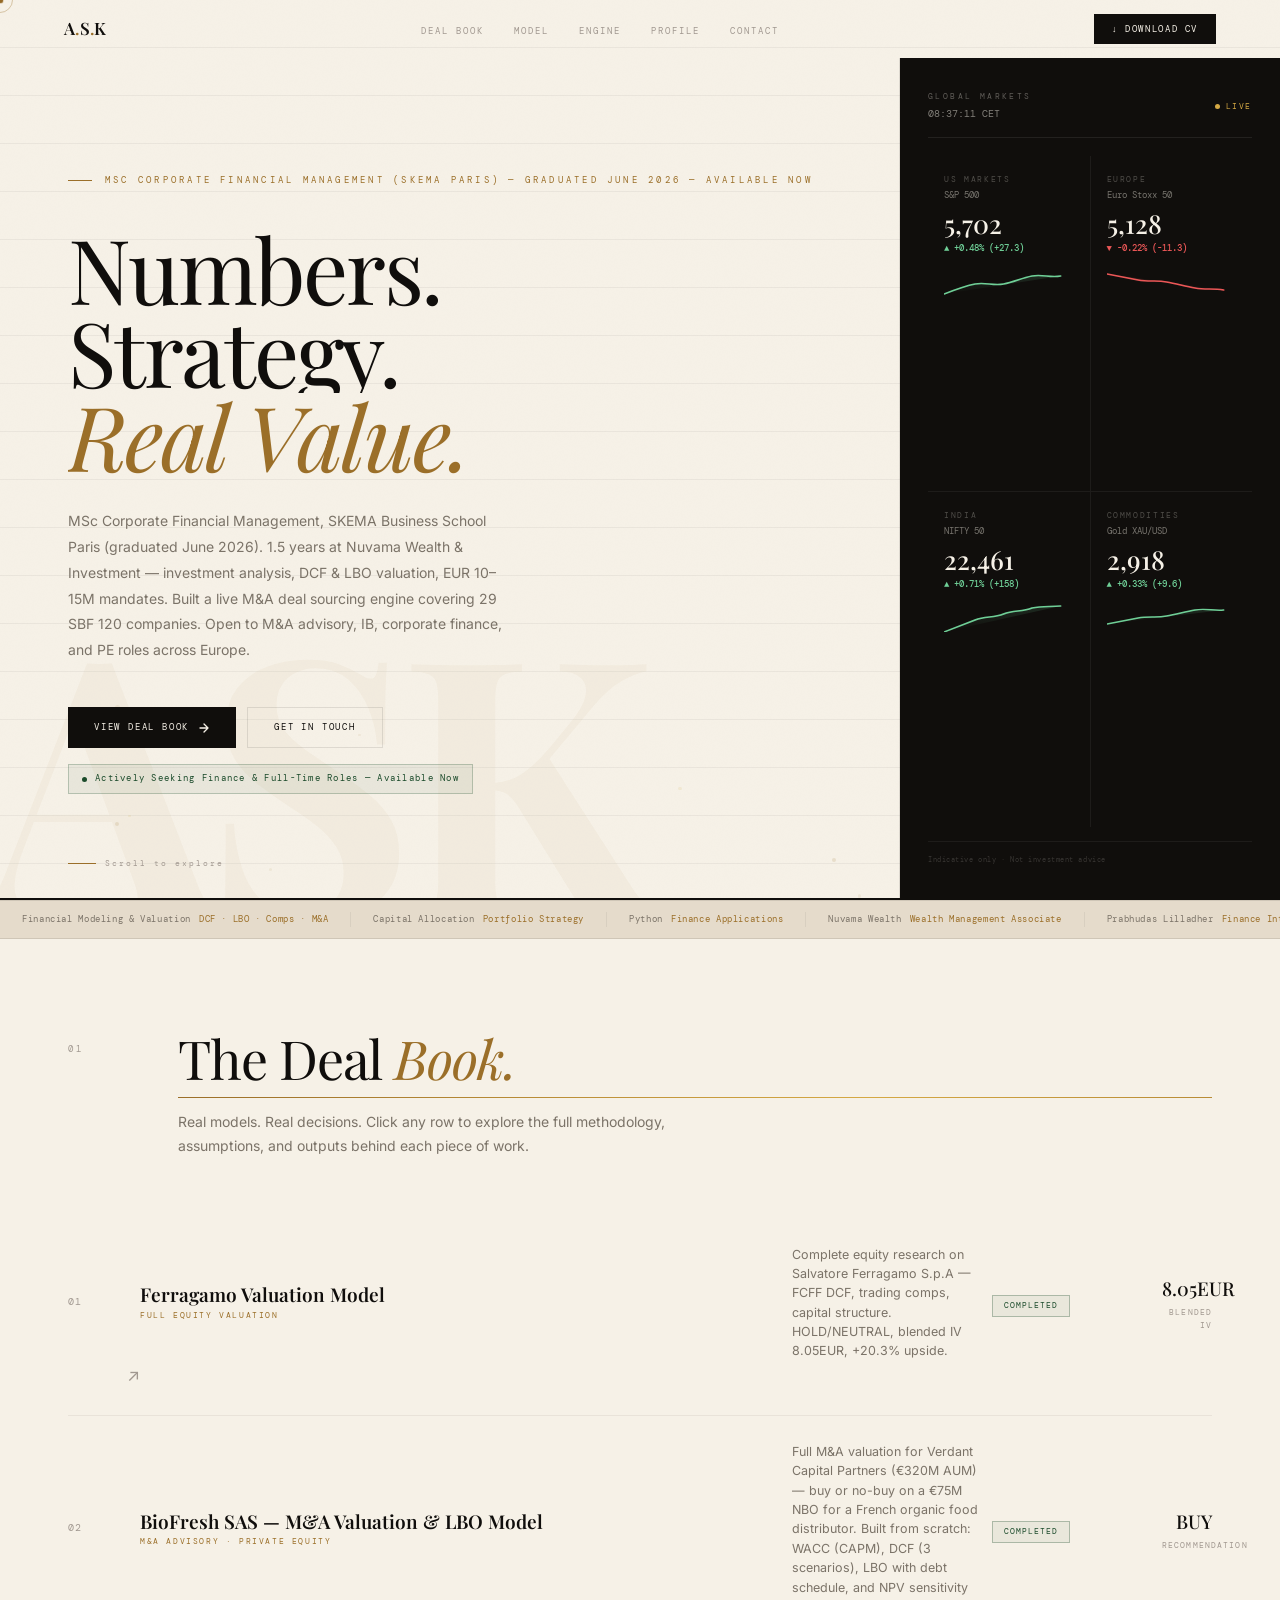
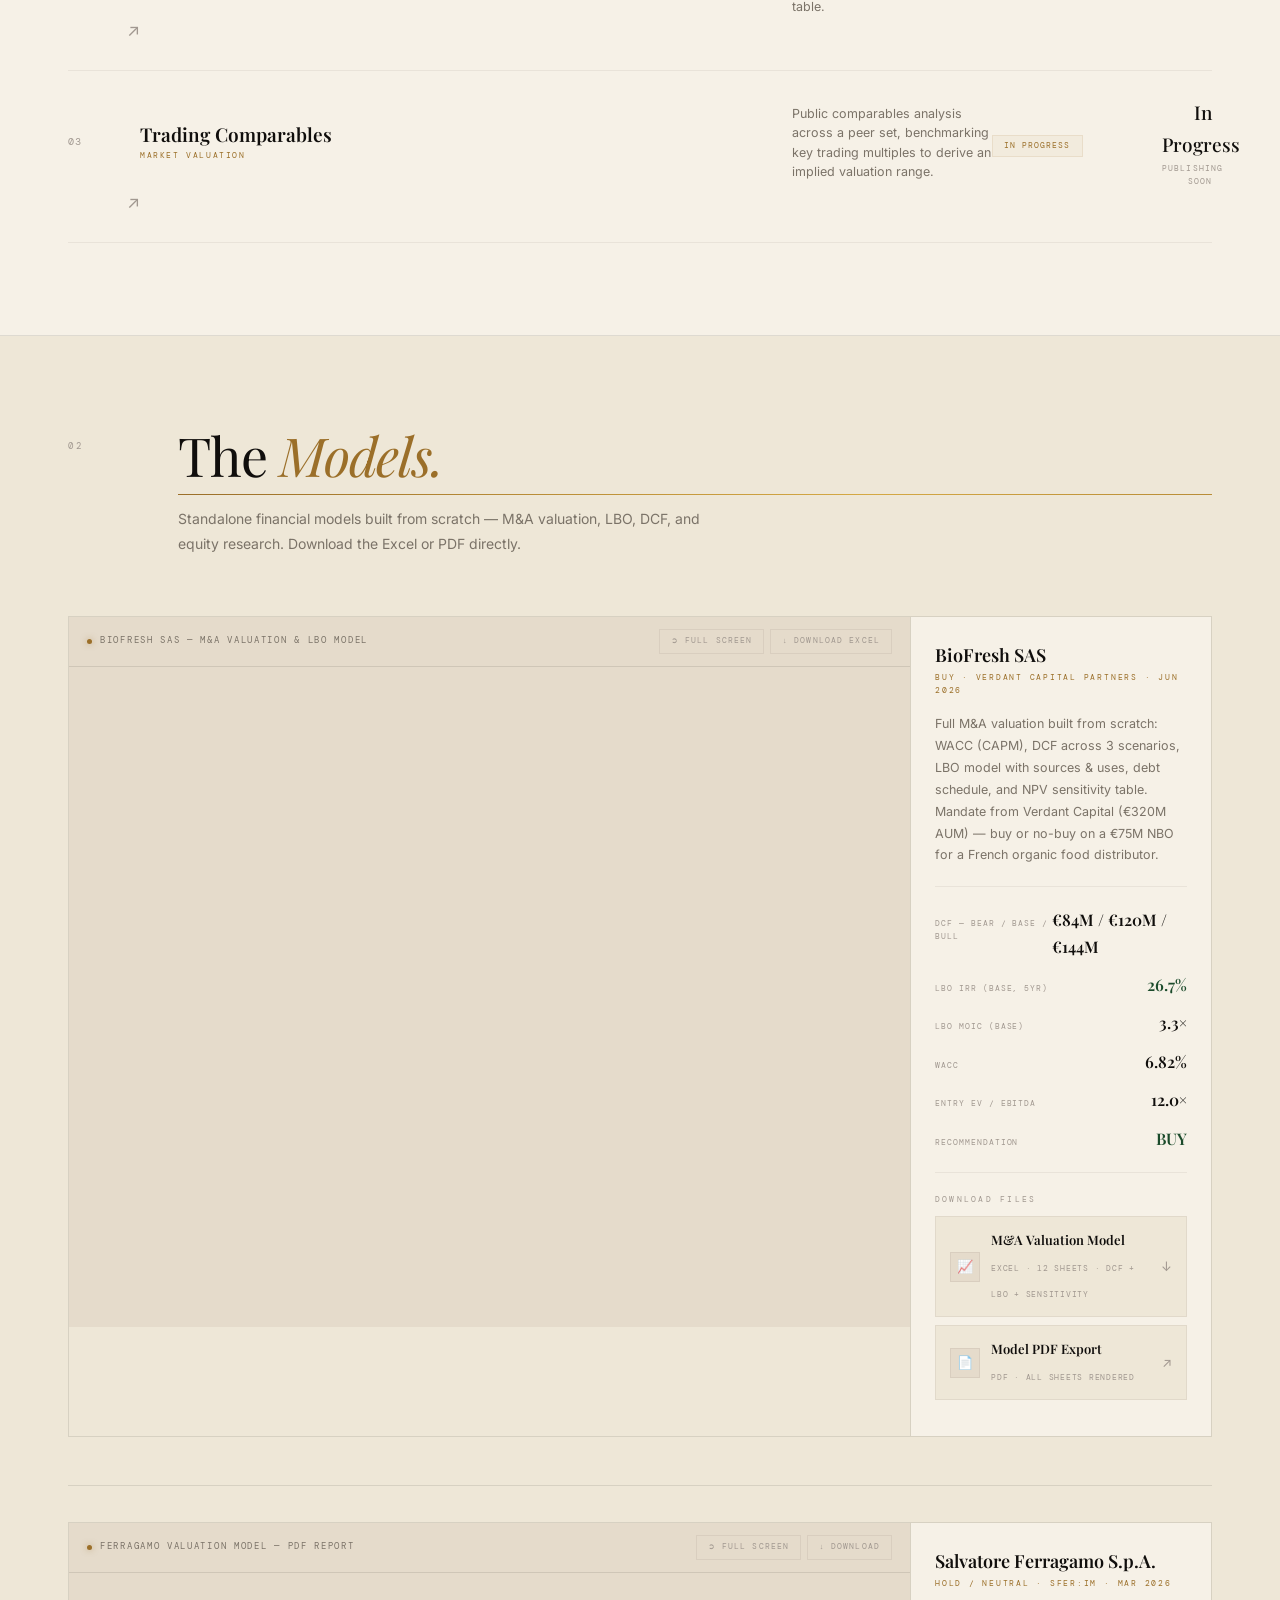
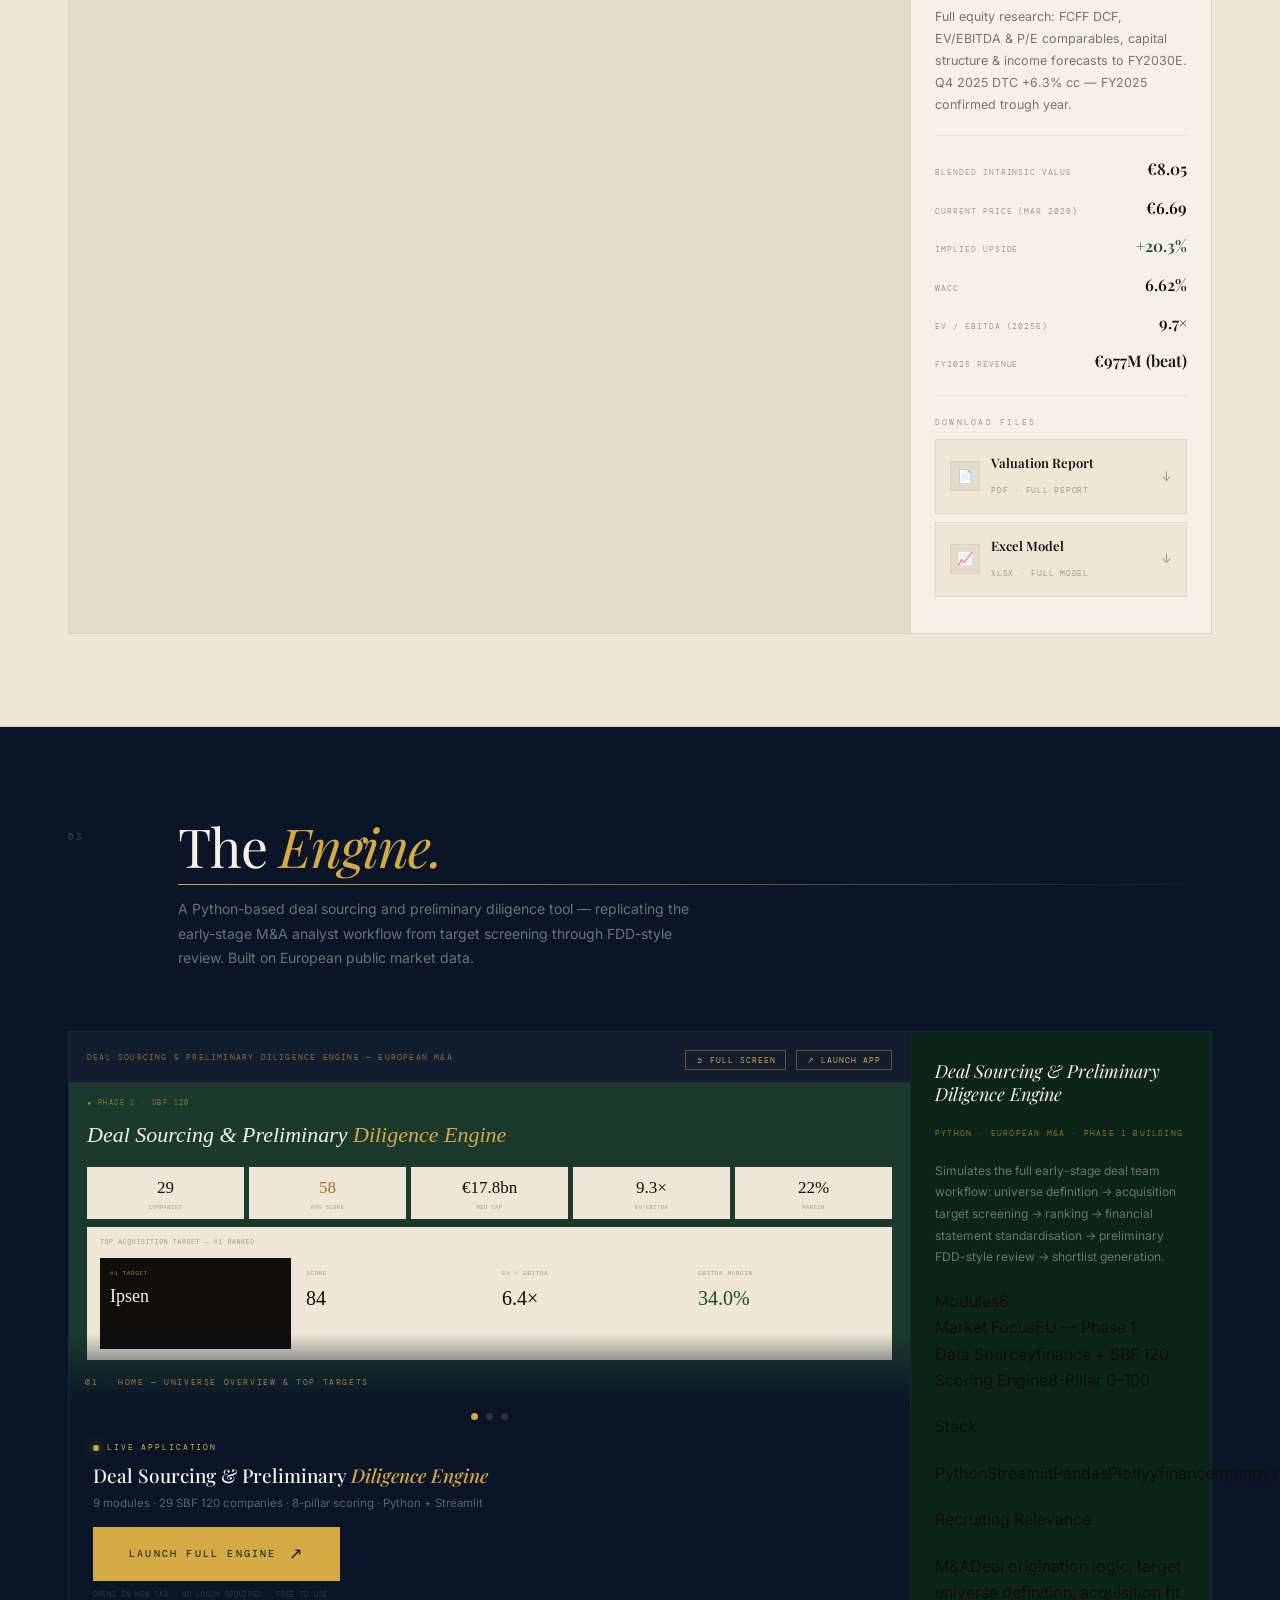
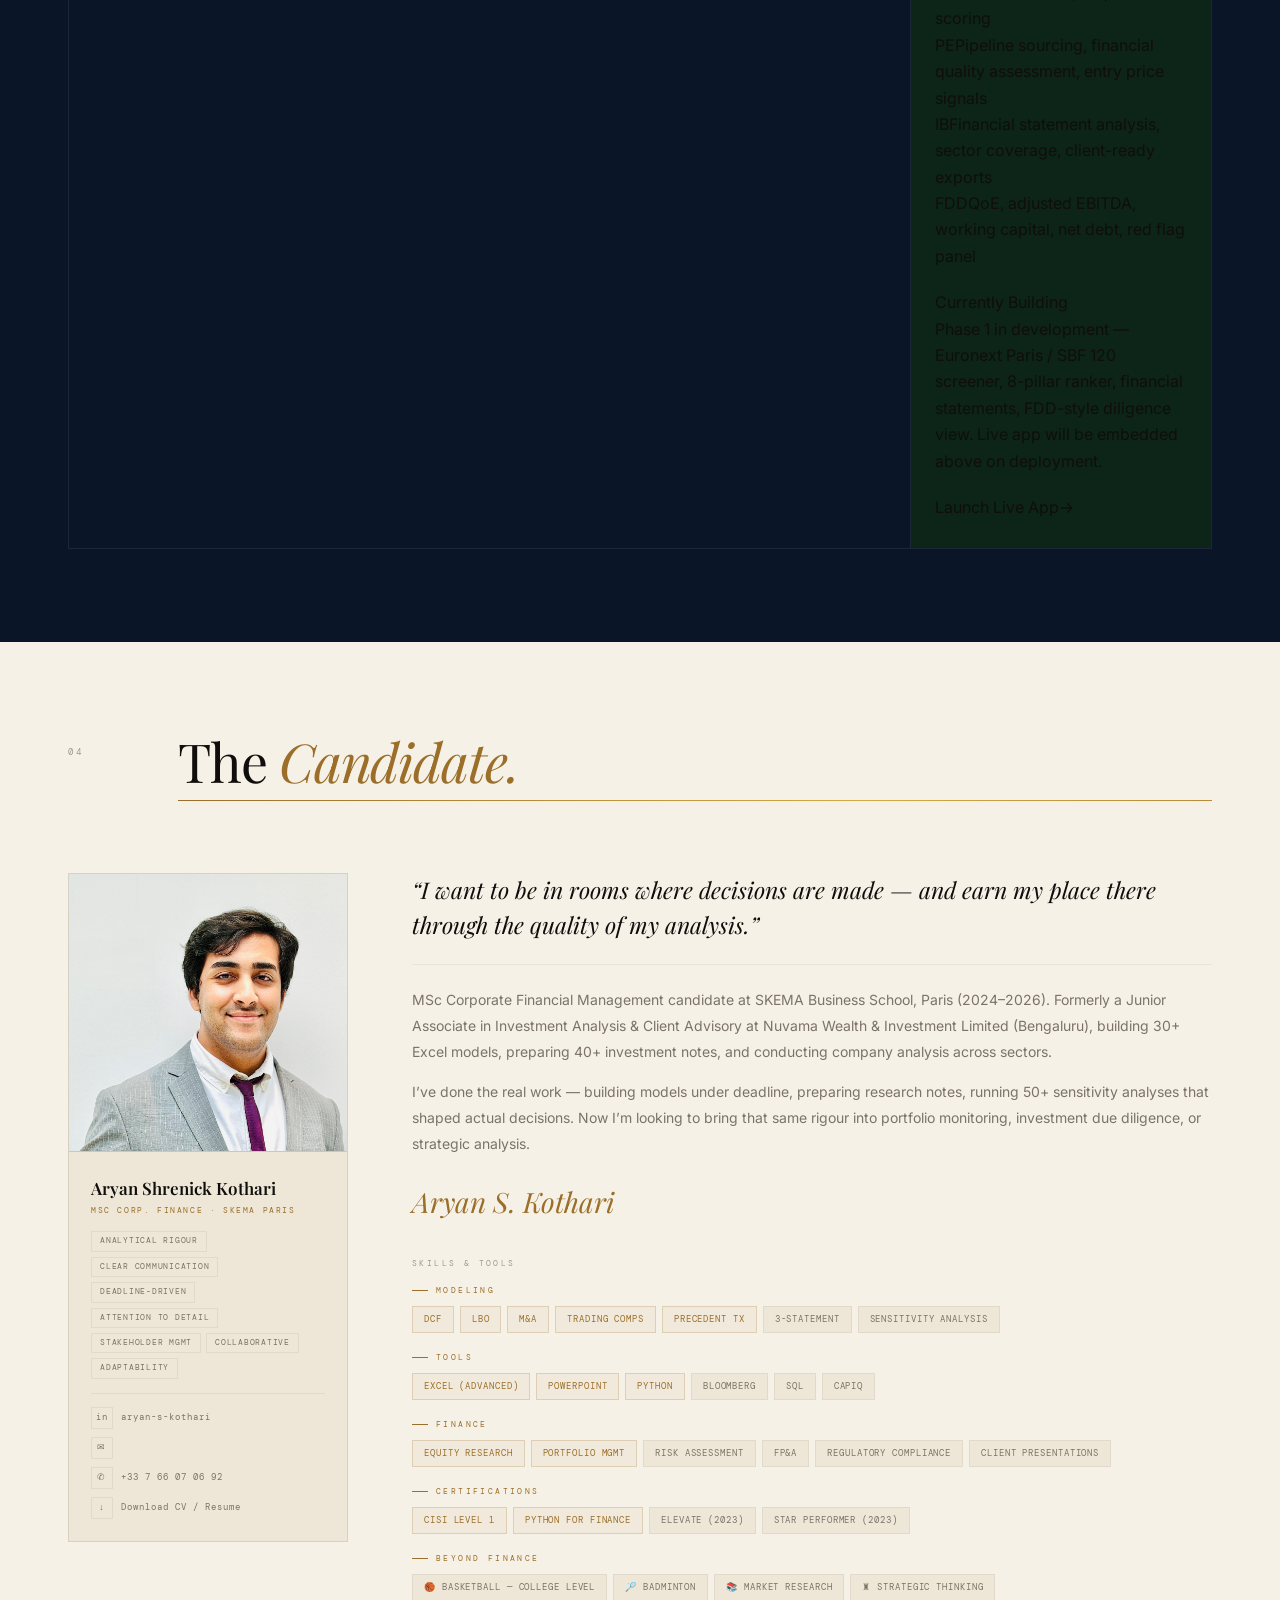
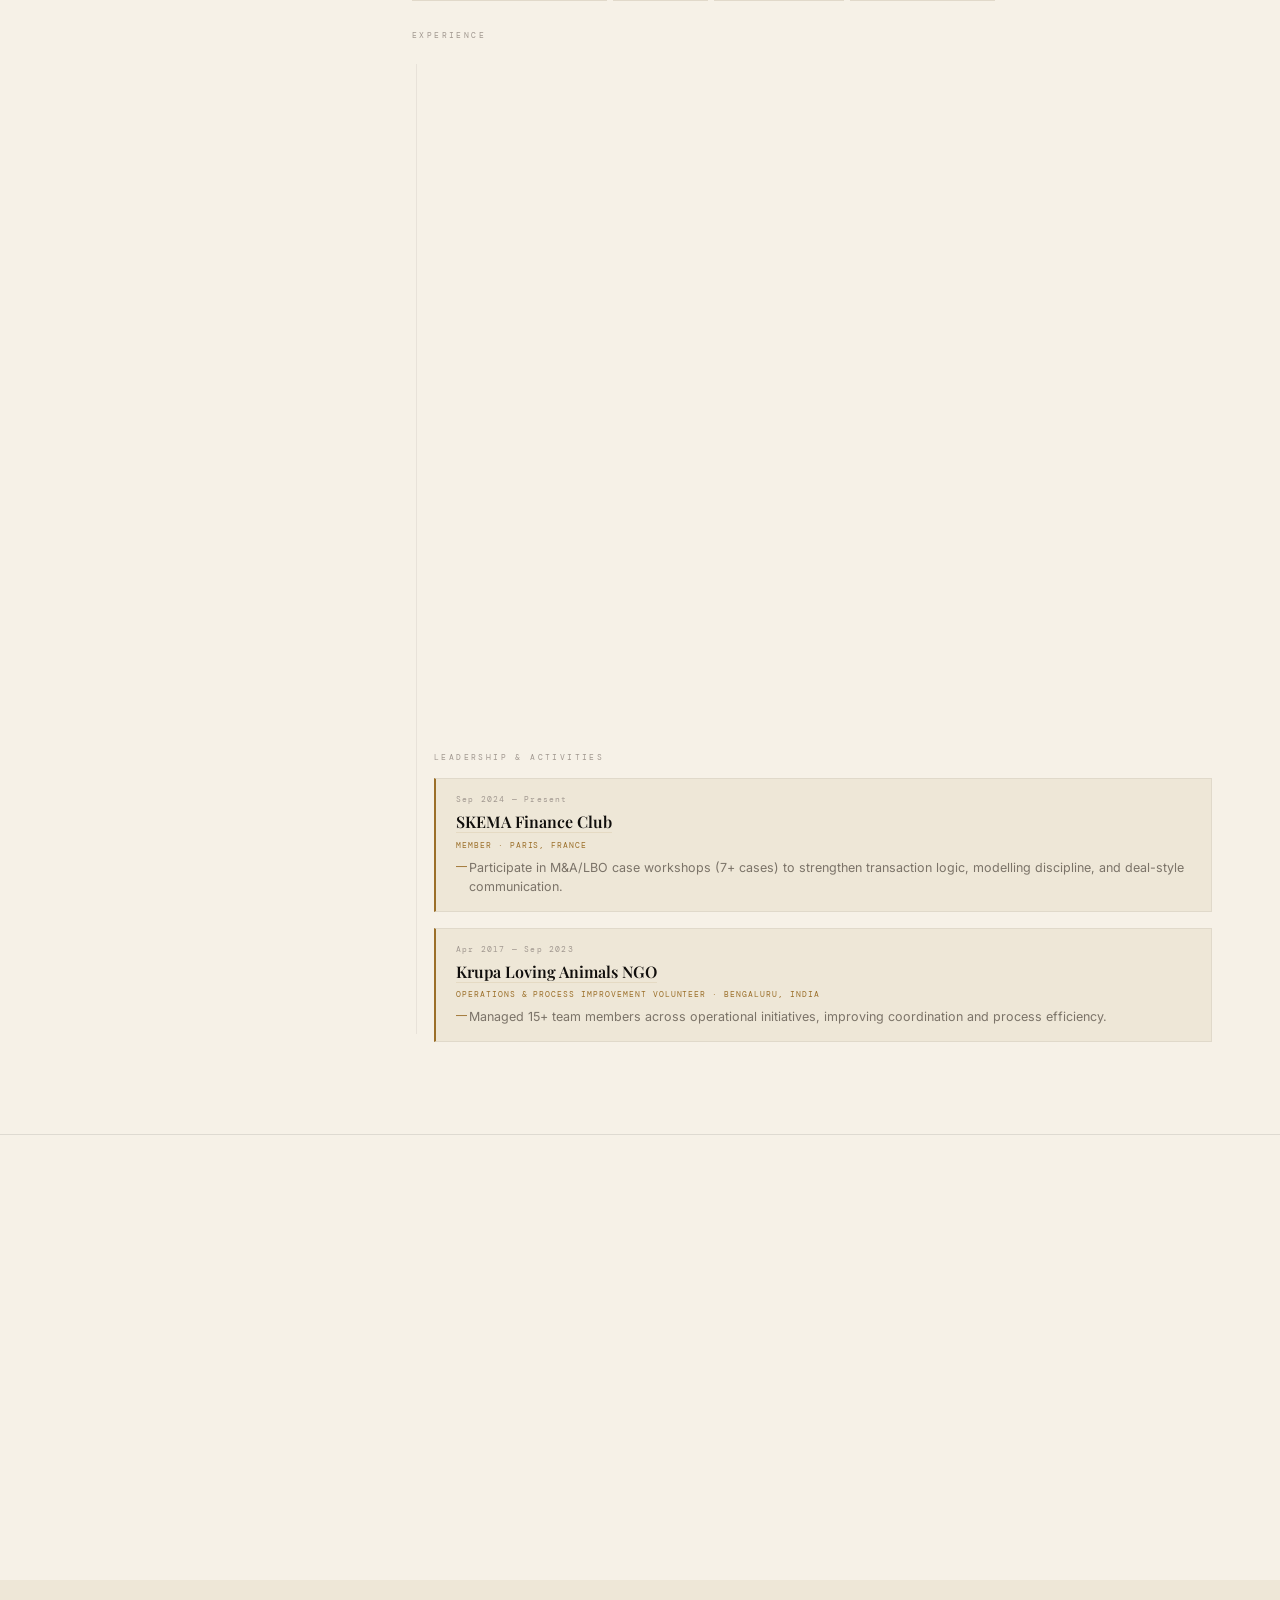
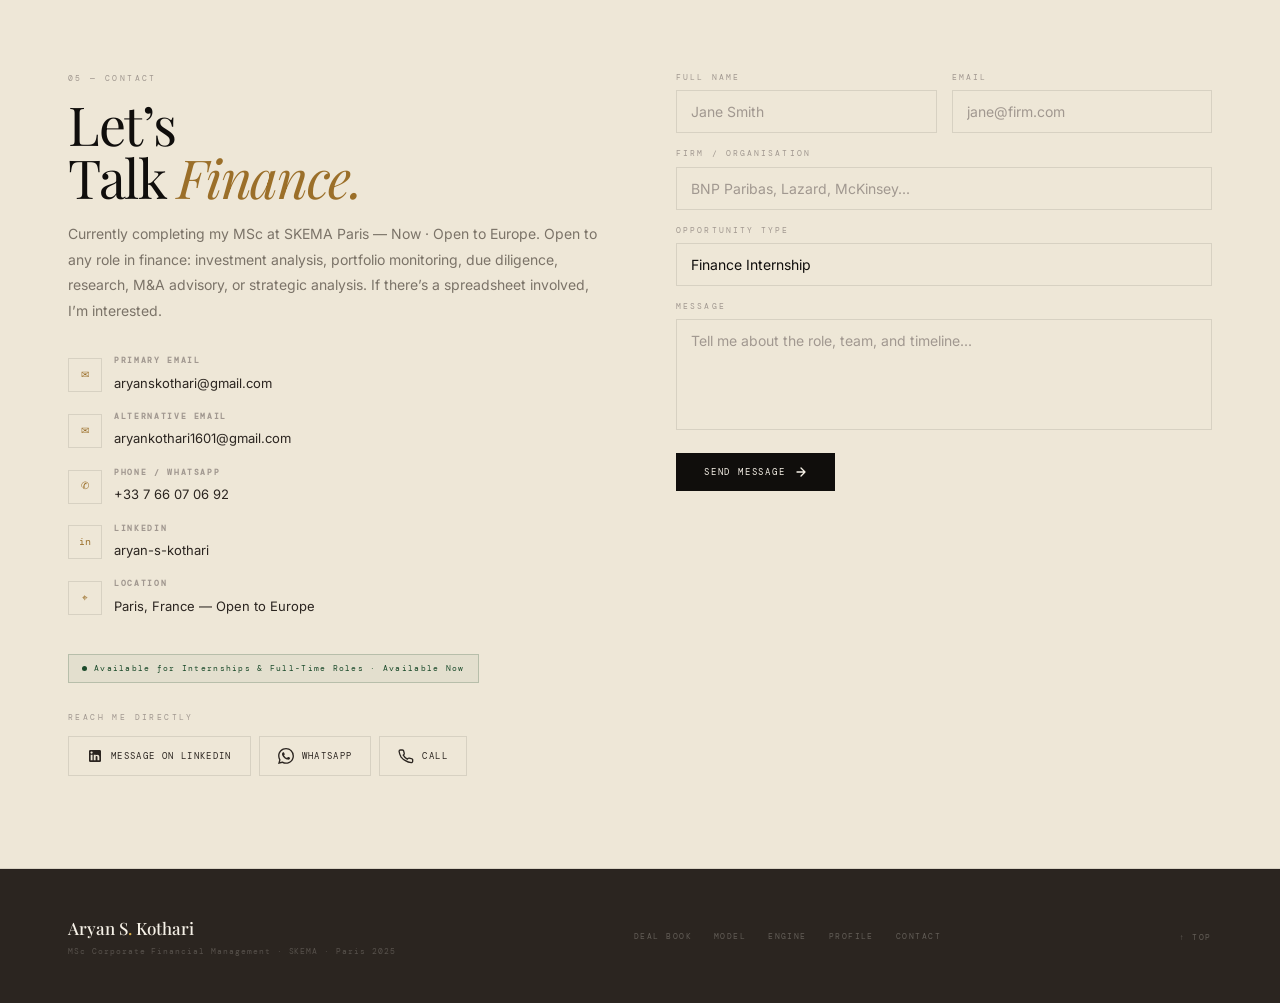
==== commit fa6737aa: "fix: replace DEALS entry 02 with BioFresh case, fix date to Jun 2026" ====
--- a/index.html
+++ b/index.html
@@ -464,7 +464,7 @@
     </div>
     <div class="mv-panel">
       <div class="mvp-t">BioFresh SAS</div>
-      <div class="mvp-c">BUY &#183; Verdant Capital Partners &#183; Jun 2025</div>
+      <div class="mvp-c">BUY &#183; Verdant Capital Partners &#183; Jun 2026</div>
       <div class="mvp-d">Full M&amp;A valuation built from scratch: WACC (CAPM), DCF across 3 scenarios, LBO model with sources &amp; uses, debt schedule, and NPV sensitivity table. Mandate from Verdant Capital (&#8364;320M AUM) &#8212; buy or no-buy on a &#8364;75M NBO for a French organic food distributor.</div>
       <div class="mvp-kpis">
         <div class="krow"><span class="kl">DCF &#8212; Bear / Base / Bull</span><span class="kv">&#8364;84M / &#8364;120M / &#8364;144M</span></div>
@@ -714,7 +714,7 @@
     <div class="rv l">
       <div class="co-pre">05 &#8212; Contact</div>
       <h2 class="co-h">Let&#8217;s<br>Talk <em>Finance.</em></h2>
-      <p class="co-p">Currently completing my MSc at SKEMA Paris &#8212; available from 1 May 2026. Open to any role in finance: investment analysis, portfolio monitoring, due diligence, research, M&amp;A advisory, or strategic analysis. If there&#8217;s a spreadsheet involved, I&#8217;m interested.</p>
+      <p class="co-p">Currently completing my MSc at SKEMA Paris &#8212; Now · Open to Europe. Open to any role in finance: investment analysis, portfolio monitoring, due diligence, research, M&amp;A advisory, or strategic analysis. If there&#8217;s a spreadsheet involved, I&#8217;m interested.</p>
       <div class="co-item"><div class="co-ic">&#9993;</div><div class="co-t"><strong>Primary Email</strong><a href="mailto:aryanskothari@gmail.com">aryanskothari@gmail.com</a></div></div>
       <div class="co-item"><div class="co-ic">&#9993;</div><div class="co-t"><strong>Alternative Email</strong><a href="mailto:aryankothari1601@gmail.com">aryankothari1601@gmail.com</a></div></div>
       <div class="co-item"><div class="co-ic">&#9990;</div><div class="co-t"><strong>Phone / WhatsApp</strong><a href="tel:+33766070692">+33 7 66 07 06 92</a></div></div>
@@ -756,7 +756,7 @@
 <script>
 var DEALS=[
   {num:"01",f:"valuation",s:"done",title:"Ferragamo Valuation Model",cat:"Full Equity Valuation",desc:"Complete equity research on Salvatore Ferragamo S.p.A \u2014 FCFF DCF, trading comps, capital structure. HOLD/NEUTRAL, blended IV 8.05EUR, +20.3% upside.",metric:"8.05EUR",mLbl:"Blended IV",stats:[{v:"+20.3%",l:"Upside"},{v:"9.7x",l:"EV/EBITDA"},{v:"HOLD",l:"Rating"}],obj:"Full equity research on SFER:IM. HOLD/NEUTRAL. Blended IV EUR8.05 (50% FCFF, 25% P/E, 25% EV/EBITDA) vs current price EUR6.69. FY2025 revenues EUR977M beat consensus EUR940-960M. Q4 2025 DTC +6.3% cc \u2014 first positive DTC quarter. FY2025 confirmed trough.",meth:["FCFF DCF: WACC 6.62% (CAPM: Rf 3.8%, ERP 5.5%, Beta 0.80), terminal value via EV/EBITDA exit and Gordon Growth","Trading comps: luxury peers on EV/EBITDA and P/E \u2014 at discount (21.7x vs peer avg 27.7x)","Capital structure: net cash +EUR200M; economic obligations incl. IFRS 16 leases ~EUR765M; Eco ND/EBITDA 7.6x 2025E","Forecast 2025-2030E: revenue CAGR ~3.2%; EBIT breakeven FY2027E; net income positive FY2030E","Revenue by segment: Footwear 42%, Leather Goods 42%, Apparel 7%, Other 9%","Earnings: FY2025 rev EUR977M vs est. EUR940-960M (+1.8-3.9% beat); Q4 DTC recovery +6.3% cc"],out:"Blended IV: EUR8.05 (+20.3% upside) | WACC: 6.62% | EV/EBITDA 2025E: 9.7x | Rating: HOLD/NEUTRAL"},
-  {num:"02",f:"dcf",s:"wip",title:"Standalone DCF Model",cat:"Intrinsic Valuation",desc:"Standalone intrinsic valuation with driver-based FCF projections, WACC build via CAPM, and scenario sensitivity analysis.",metric:"In Progress",mLbl:"Publishing Soon",stats:[{v:"3",l:"Scenarios"},{v:"CAPM",l:"WACC Build"},{v:"Tornado",l:"Value Drivers"}],obj:"Standalone DCF built on operational KPI drivers \u2014 demonstrating FCF mechanics, WACC derivation, and terminal value sensitivity.",meth:["Driver-based revenue: Volume x Price x Product Mix","UFCF: EBIT to NOPAT to NWC changes to CapEx to FCF","WACC: risk-free rate, ERP, re-levered beta, cost of debt, target capital structure","Terminal value: Gordon Growth and EV/EBITDA Exit cross-checked","2-way sensitivity: WACC vs Terminal Growth; Revenue CAGR vs EBIT Margin"],out:"Intrinsic Value per Share | Bull/Base/Bear | WACC Sensitivity Table"},
+  {num:"02",f:"lbo",s:"done",title:"BioFresh SAS — M\u0026A Valuation \u0026 LBO Model",cat:"M\u0026A Advisory · Private Equity",desc:"Full M\u0026A valuation for Verdant Capital Partners (\u20ac320M AUM) — buy or no-buy on a \u20ac75M NBO for a French organic food distributor. Built from scratch: WACC (CAPM), DCF (3 scenarios), LBO with debt schedule, and NPV sensitivity table.",metric:"BUY",mLbl:"Recommendation",stats:[{v:"\u20ac120M",l:"Base DCF EV"},{v:"26.7%",l:"LBO IRR"},{v:"3.3\u00d7",l:"MOIC"}],obj:"Positive acquisition NPV in all three scenarios — Bear (+\u20ac9M), Base (+\u20ac45M), Bull (+\u20ac69M). LBO IRR exceeds 20% hurdle in Base and Bull cases.",meth:["WACC: CAPM at 6.82% (rf 3.30%, beta 0.85, ERP 5.50%)","DCF: 5-year UFCF projections with Gordon Growth terminal value","LBO: 40% equity / 60% debt structure, \u20ac5M annual amortisation","3 scenarios: Bear (3% growth), Base (8%), Bull (12%)","NPV sensitivity: WACC vs Revenue growth 2-way table"],out:"DCF Bear \u20ac84M | Base \u20ac120M | Bull \u20ac144M | LBO IRR 26.7% (Base) | MOIC 3.3\u00d7"},
   {num:"03",f:"dcf",s:"wip",title:"Trading Comparables",cat:"Market Valuation",desc:"Public comparables analysis across a peer set, benchmarking key trading multiples to derive an implied valuation range.",metric:"In Progress",mLbl:"Publishing Soon",stats:[{v:"12",l:"Comparables"},{v:"6",l:"Multiples"},{v:"IB Grade",l:"Output"}],obj:"Trading comps benchmarking a target against peers on 6 trading multiples to derive a market-based valuation range.",meth:["Peer selection with documented inclusion/exclusion criteria","Data normalisation: LTM metrics, fiscal year calendarisation","Multiples: EV/EBITDA, EV/EBIT, EV/Revenue, NTM P/E, Price/Book, EV/FCF","Summary stats: 25th / Median / 75th percentile","Implied valuation range across LTM and NTM metrics"],out:"Peer Benchmarking Table | Implied Valuation Range (6 multiples) | Pitchbook Output"}
 ];
 var mIdx=0;
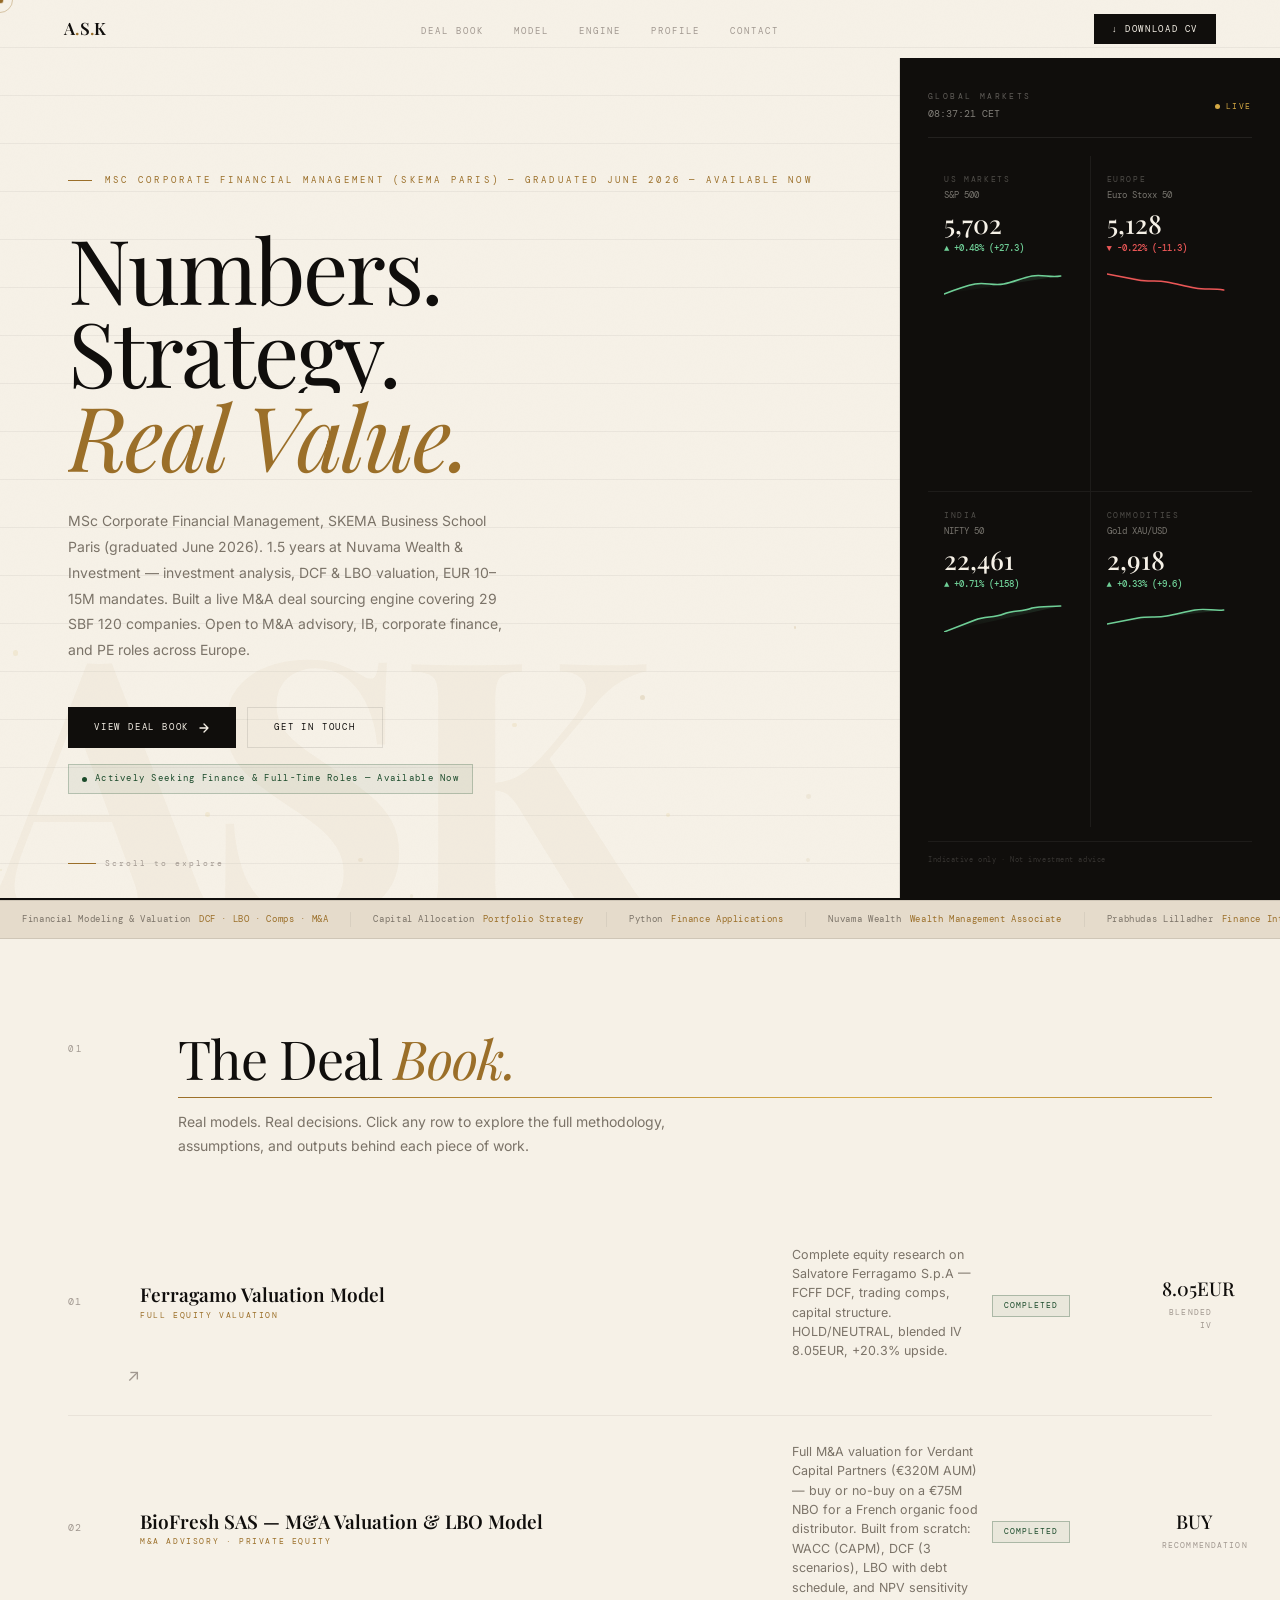
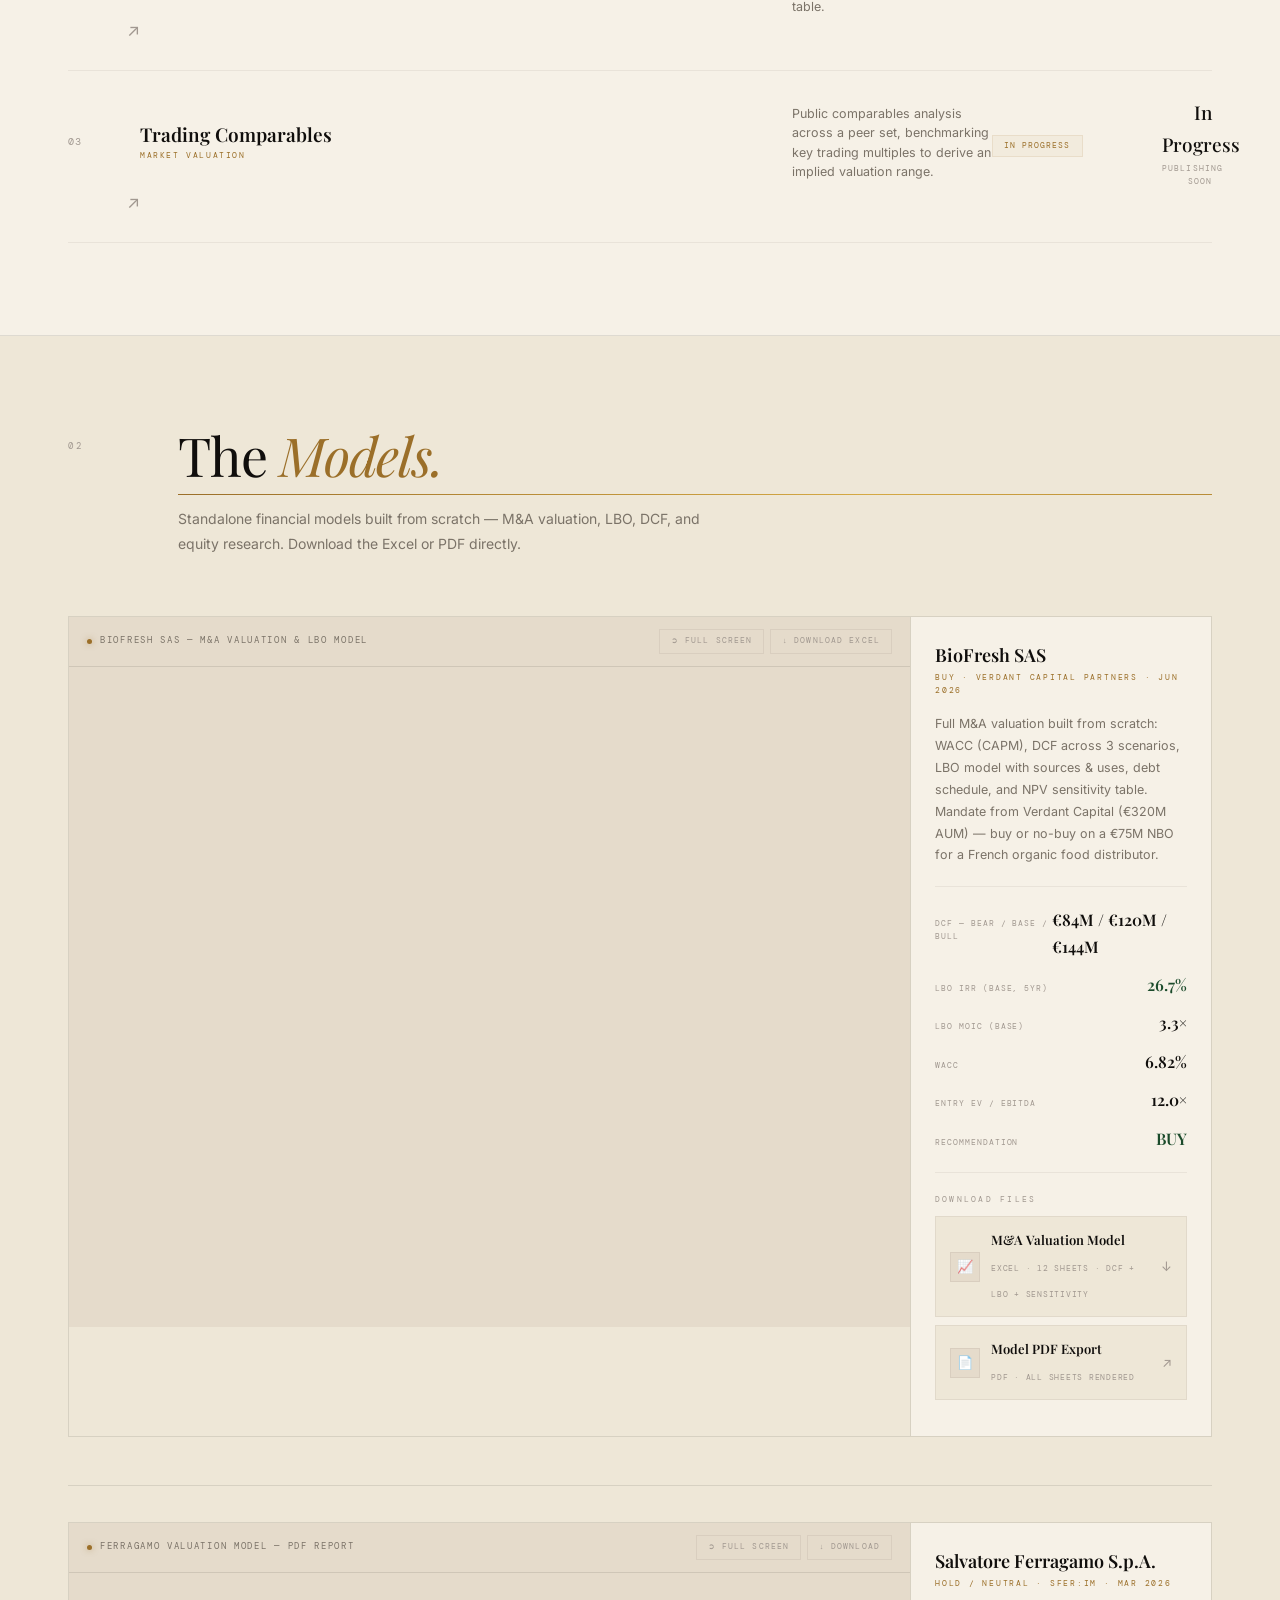
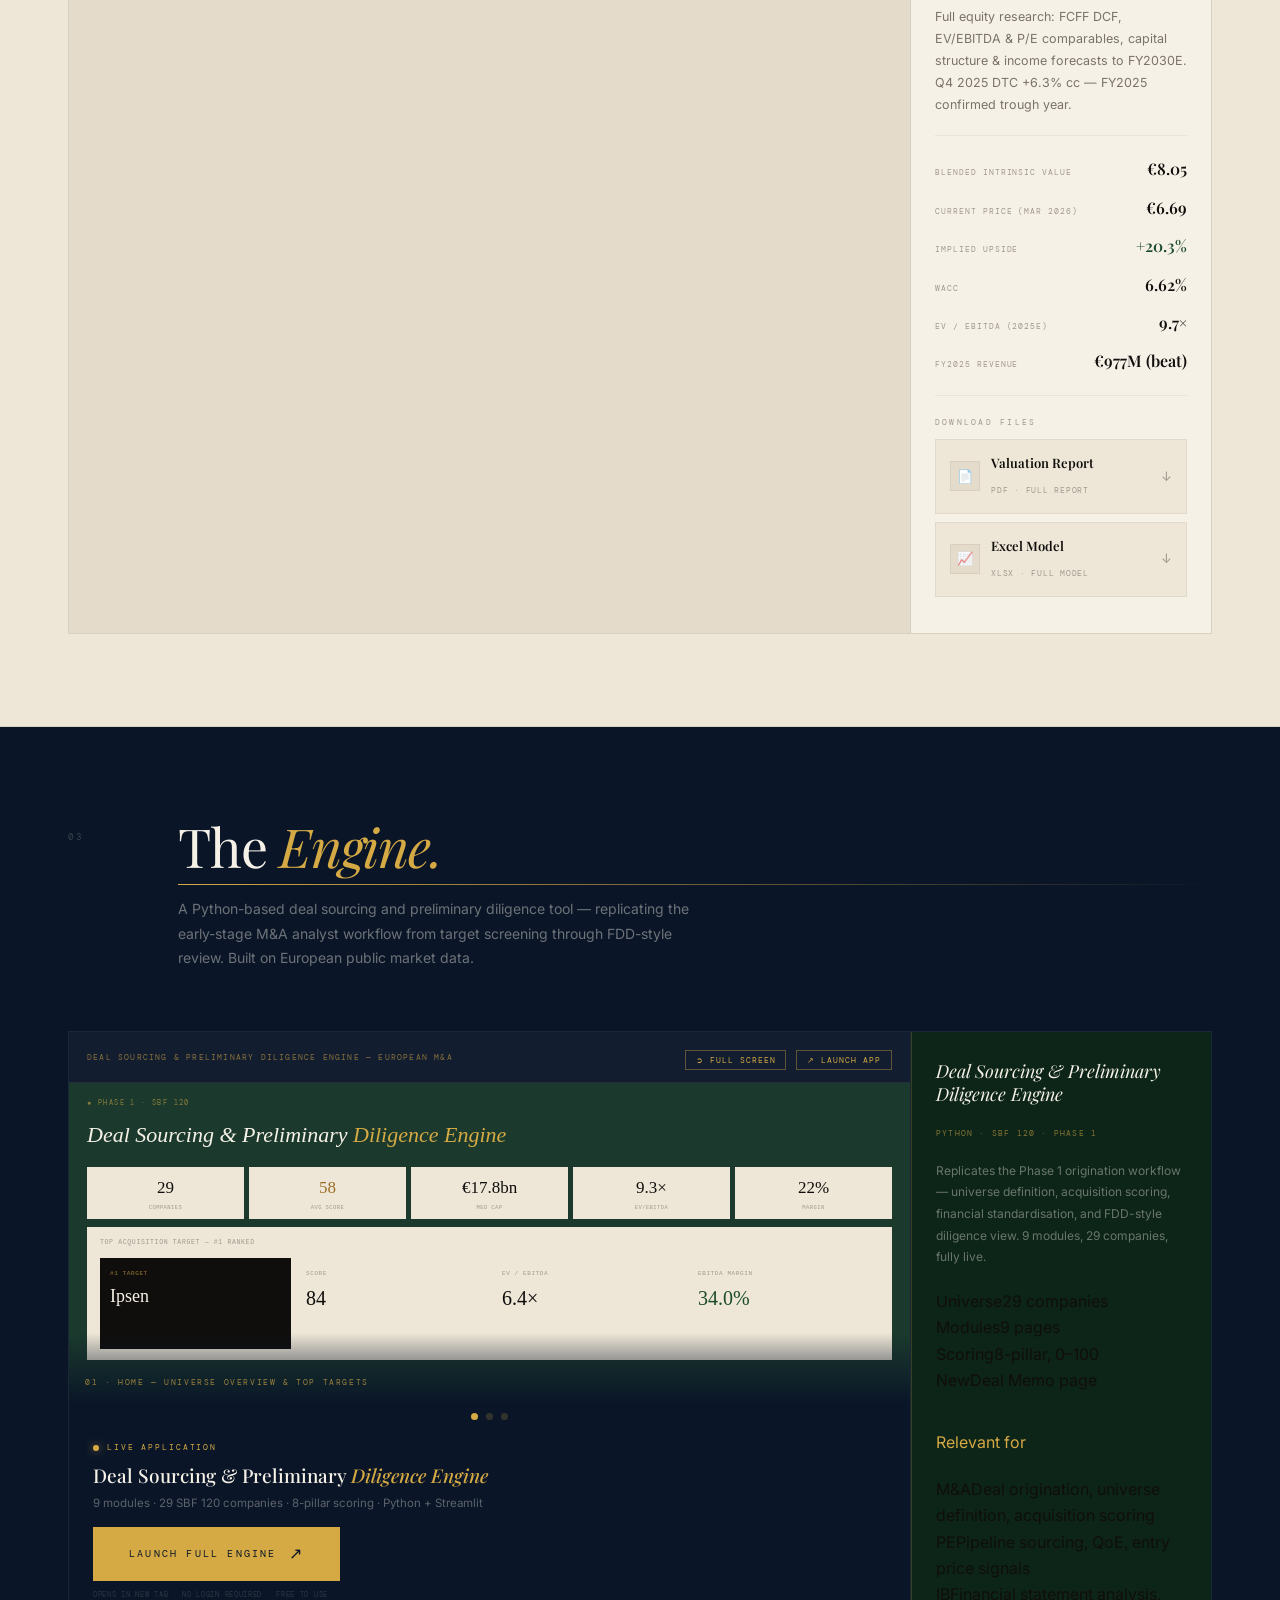
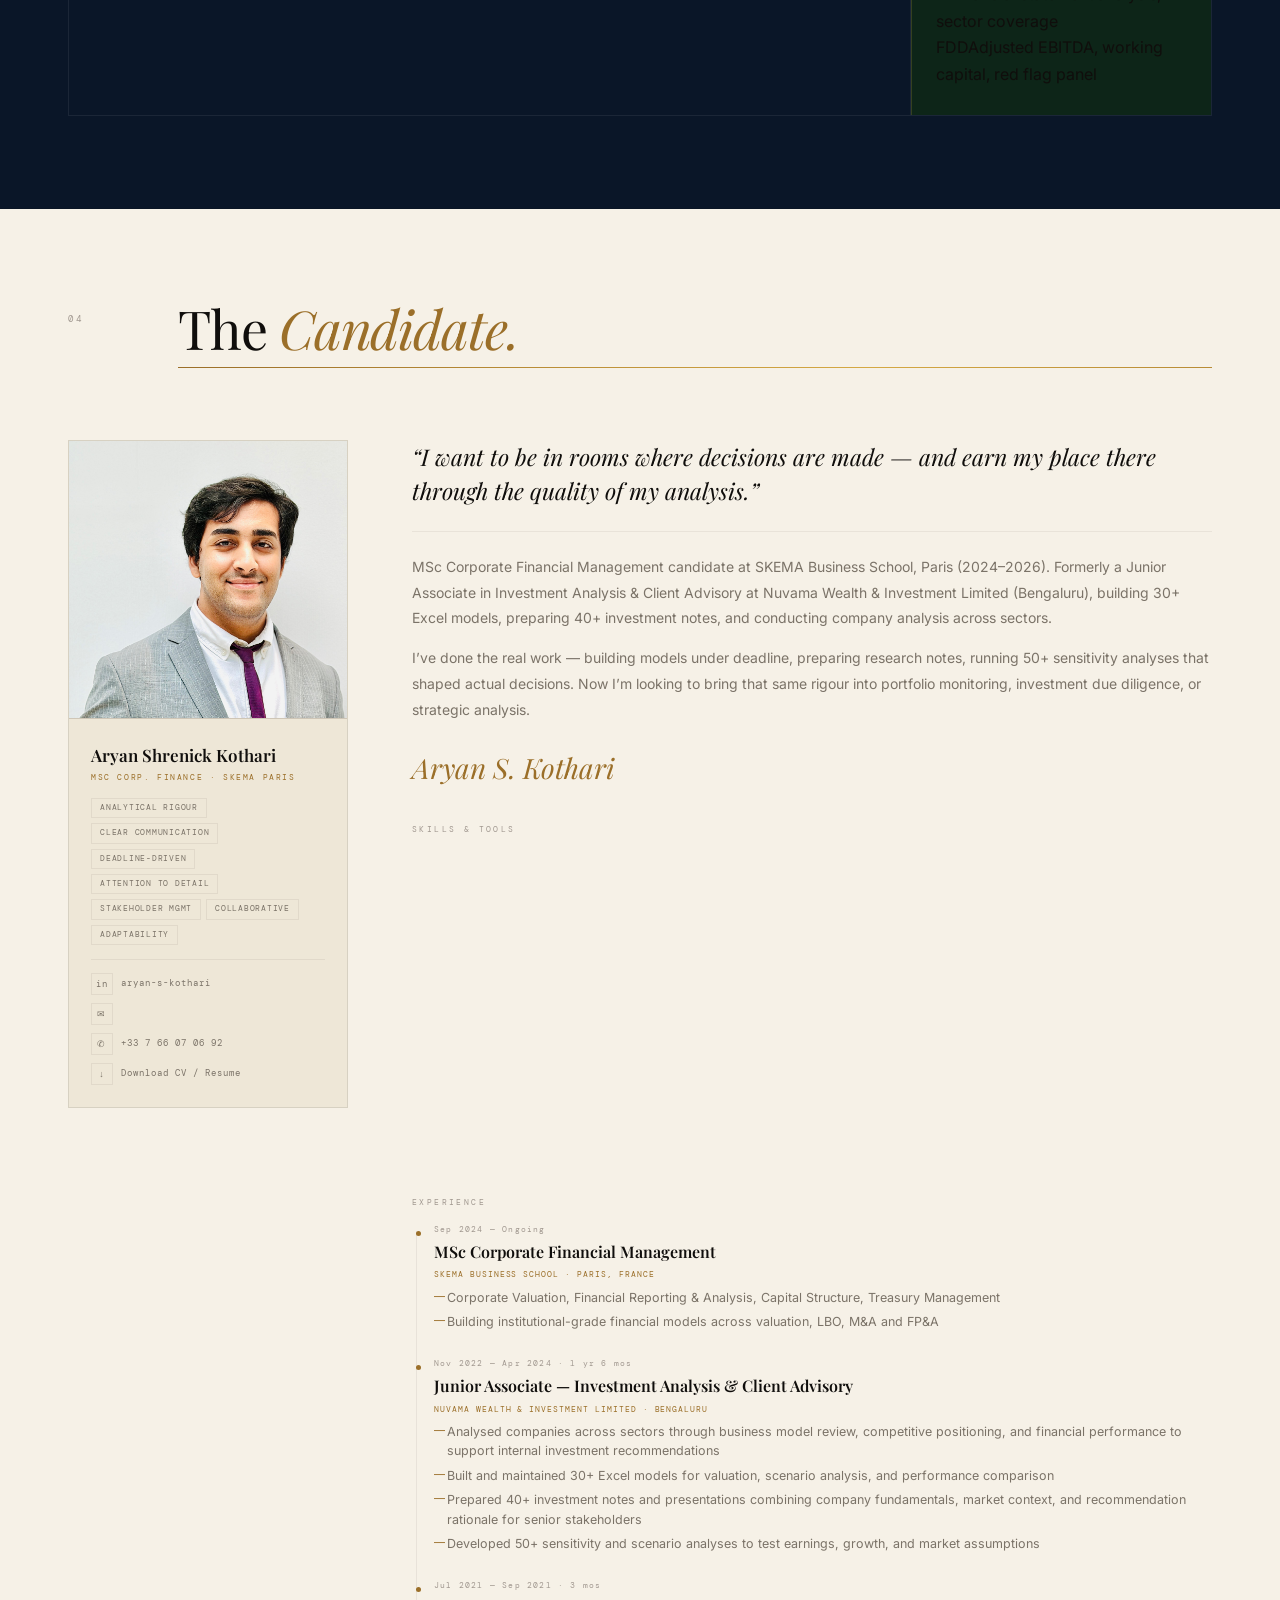
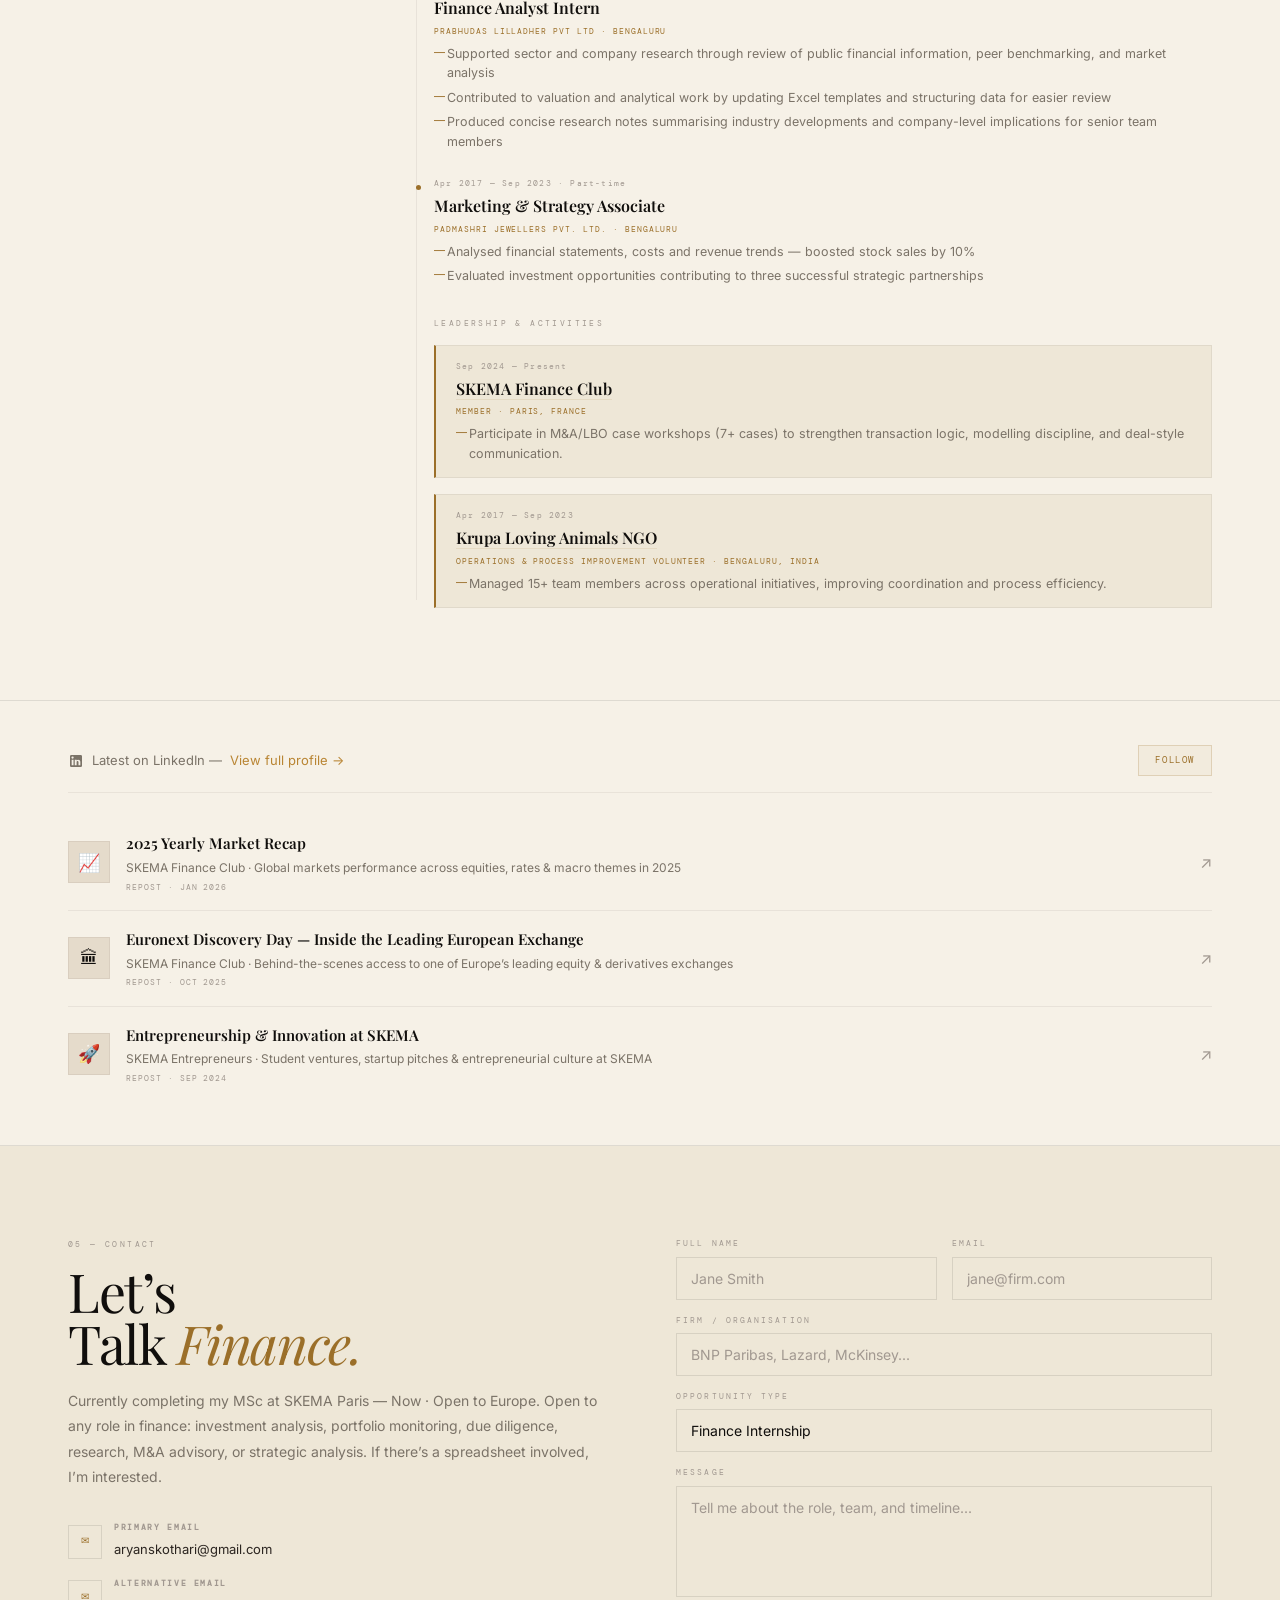
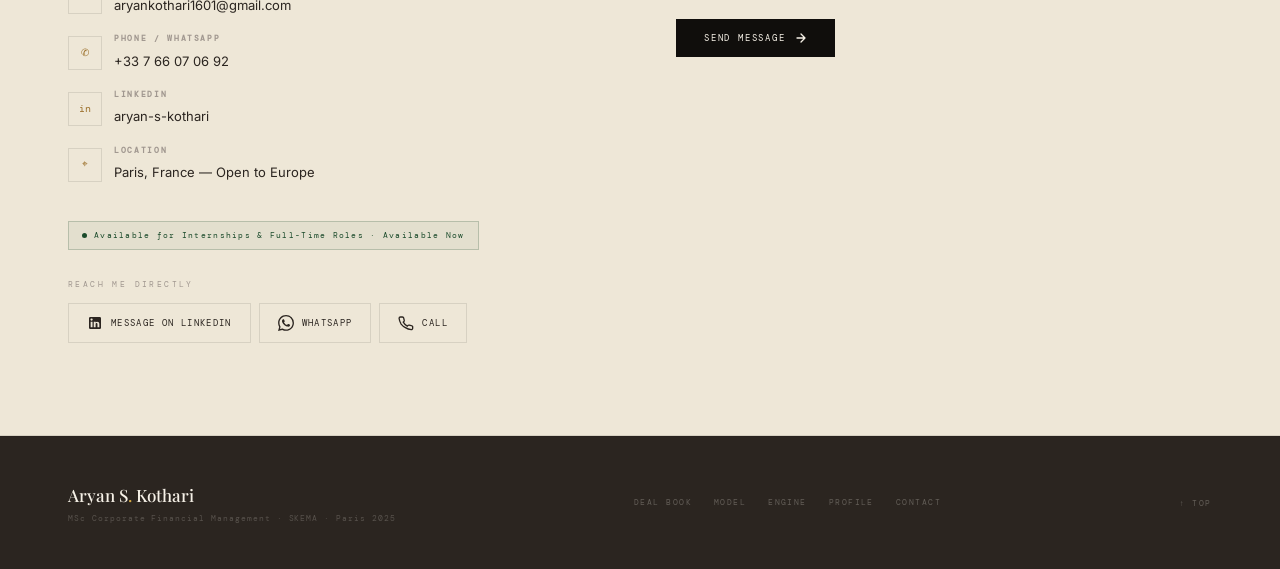
==== commit 195682d1: "fix: remove blue from engine section, clean panel, remove Currently Building text" ====
--- a/index.html
+++ b/index.html
@@ -634,28 +634,23 @@
     
     
     
-    <div class="eng-panel">
+    <div class="eng-panel" style="background:#0D2518;border-left:1px solid rgba(213,169,68,.2)">
       <div class="eng-panel-t">Deal Sourcing &amp; Preliminary Diligence Engine</div>
-      <div class="eng-panel-c">Python &#183; European M&amp;A &#183; Phase 1 Building</div>
-      <div class="eng-panel-d">Simulates the full early-stage deal team workflow: universe definition &#8594; acquisition target screening &#8594; ranking &#8594; financial statement standardisation &#8594; preliminary FDD-style review &#8594; shortlist generation.</div>
+      <div class="eng-panel-c">Python &#183; SBF 120 &#183; Phase 1</div>
+      <div class="eng-panel-d">Replicates the Phase 1 origination workflow — universe definition, acquisition scoring, financial standardisation, and FDD-style diligence view. 9 modules, 29 companies, fully live.</div>
       <div class="eng-kpis">
-        <div class="eng-krow"><span class="eng-kl">Modules</span><span class="eng-kv">6</span></div>
-        <div class="eng-krow"><span class="eng-kl">Market Focus</span><span class="eng-kv">EU &#8212; Phase 1</span></div>
-        <div class="eng-krow"><span class="eng-kl">Data Source</span><span class="eng-kv">yfinance + SBF 120</span></div>
-        <div class="eng-krow"><span class="eng-kl">Scoring Engine</span><span class="eng-kv">8-Pillar 0&#8211;100</span></div>
-      </div>
-      <div class="eng-stack-head">Stack</div>
-      <div class="eng-stack"><span class="eng-stack-tag">Python</span><span class="eng-stack-tag">Streamlit</span><span class="eng-stack-tag">Pandas</span><span class="eng-stack-tag">Plotly</span><span class="eng-stack-tag">yfinance</span><span class="eng-stack-tag">openpyxl</span></div>
-      <div class="eng-rel-head">Recruiting Relevance</div>
+        <div class="eng-krow"><span class="eng-kl">Universe</span><span class="eng-kv">29 companies</span></div>
+        <div class="eng-krow"><span class="eng-kl">Modules</span><span class="eng-kv">9 pages</span></div>
+        <div class="eng-krow"><span class="eng-kl">Scoring</span><span class="eng-kv">8-pillar, 0&#8211;100</span></div>
+        <div class="eng-krow"><span class="eng-kl">New</span><span class="eng-kv">Deal Memo page</span></div>
+      </div>
+      <div class="eng-rel-head" style="color:var(--gold3);margin-top:16px">Relevant for</div>
       <div class="eng-rel">
-        <div class="eng-rel-item"><span class="eng-rel-tag">M&amp;A</span><span class="eng-rel-text">Deal origination logic, target universe definition, acquisition fit scoring</span></div>
-        <div class="eng-rel-item"><span class="eng-rel-tag">PE</span><span class="eng-rel-text">Pipeline sourcing, financial quality assessment, entry price signals</span></div>
-        <div class="eng-rel-item"><span class="eng-rel-tag">IB</span><span class="eng-rel-text">Financial statement analysis, sector coverage, client-ready exports</span></div>
-        <div class="eng-rel-item"><span class="eng-rel-tag">FDD</span><span class="eng-rel-text">QoE, adjusted EBITDA, working capital, net debt, red flag panel</span></div>
-      </div>
-      <div class="eng-status"><div class="eng-status-lbl">Currently Building</div><div class="eng-status-txt">Phase 1 in development &#8212; Euronext Paris / SBF 120 screener, 8-pillar ranker, financial statements, FDD-style diligence view. Live app will be embedded above on deployment.</div></div>
-      <!-- DISABLED until app is live. Once live: remove class eng-cta-soon, add eng-cta-live, set href -->
-      <a href="https://aryan089-deal-sourcing-engine.hf.space" target="_blank" class="eng-cta eng-cta-live" id="engCta"><span>Launch Live App</span><span>&#8594;</span></a>
+        <div class="eng-rel-item"><span class="eng-rel-tag">M&amp;A</span><span class="eng-rel-text">Deal origination, universe definition, acquisition scoring</span></div>
+        <div class="eng-rel-item"><span class="eng-rel-tag">PE</span><span class="eng-rel-text">Pipeline sourcing, QoE, entry price signals</span></div>
+        <div class="eng-rel-item"><span class="eng-rel-tag">IB</span><span class="eng-rel-text">Financial statement analysis, sector coverage</span></div>
+        <div class="eng-rel-item"><span class="eng-rel-tag">FDD</span><span class="eng-rel-text">Adjusted EBITDA, working capital, red flag panel</span></div>
+      </div>
     </div>
   </div>
 </section>
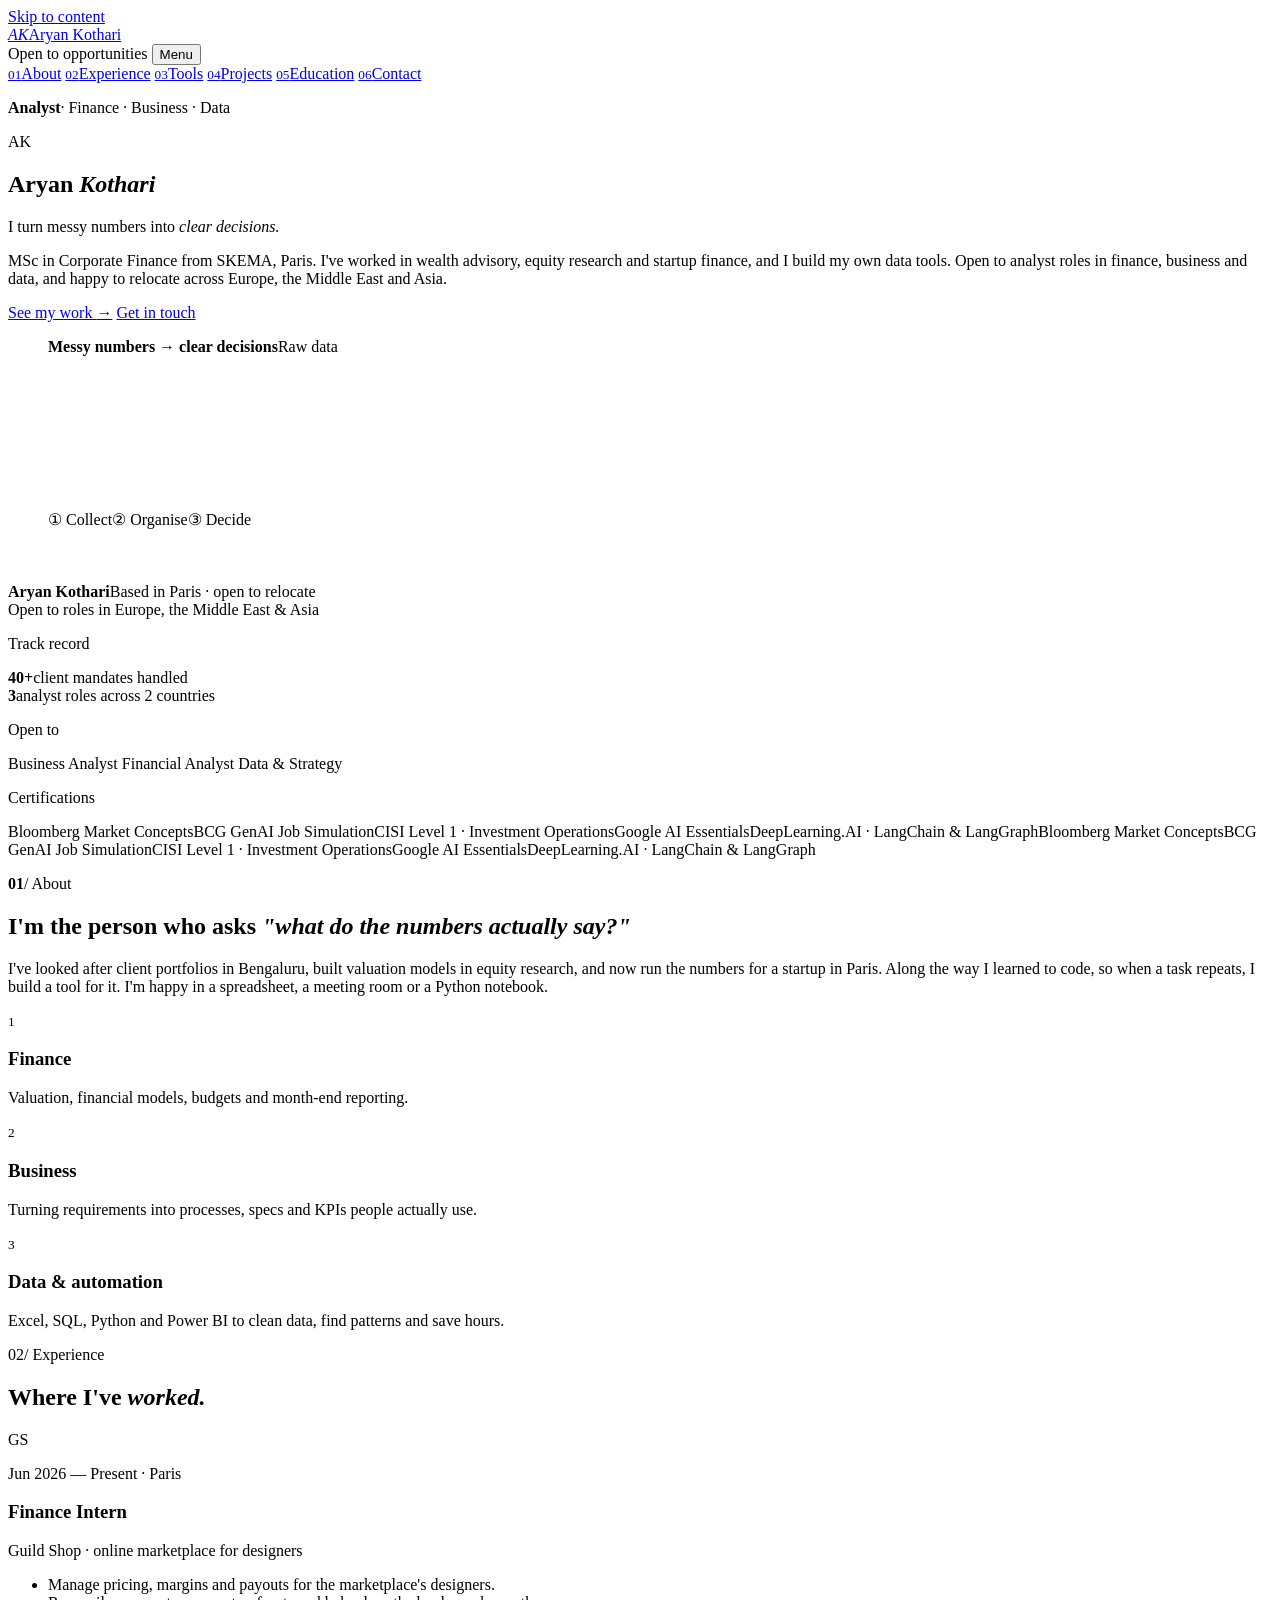
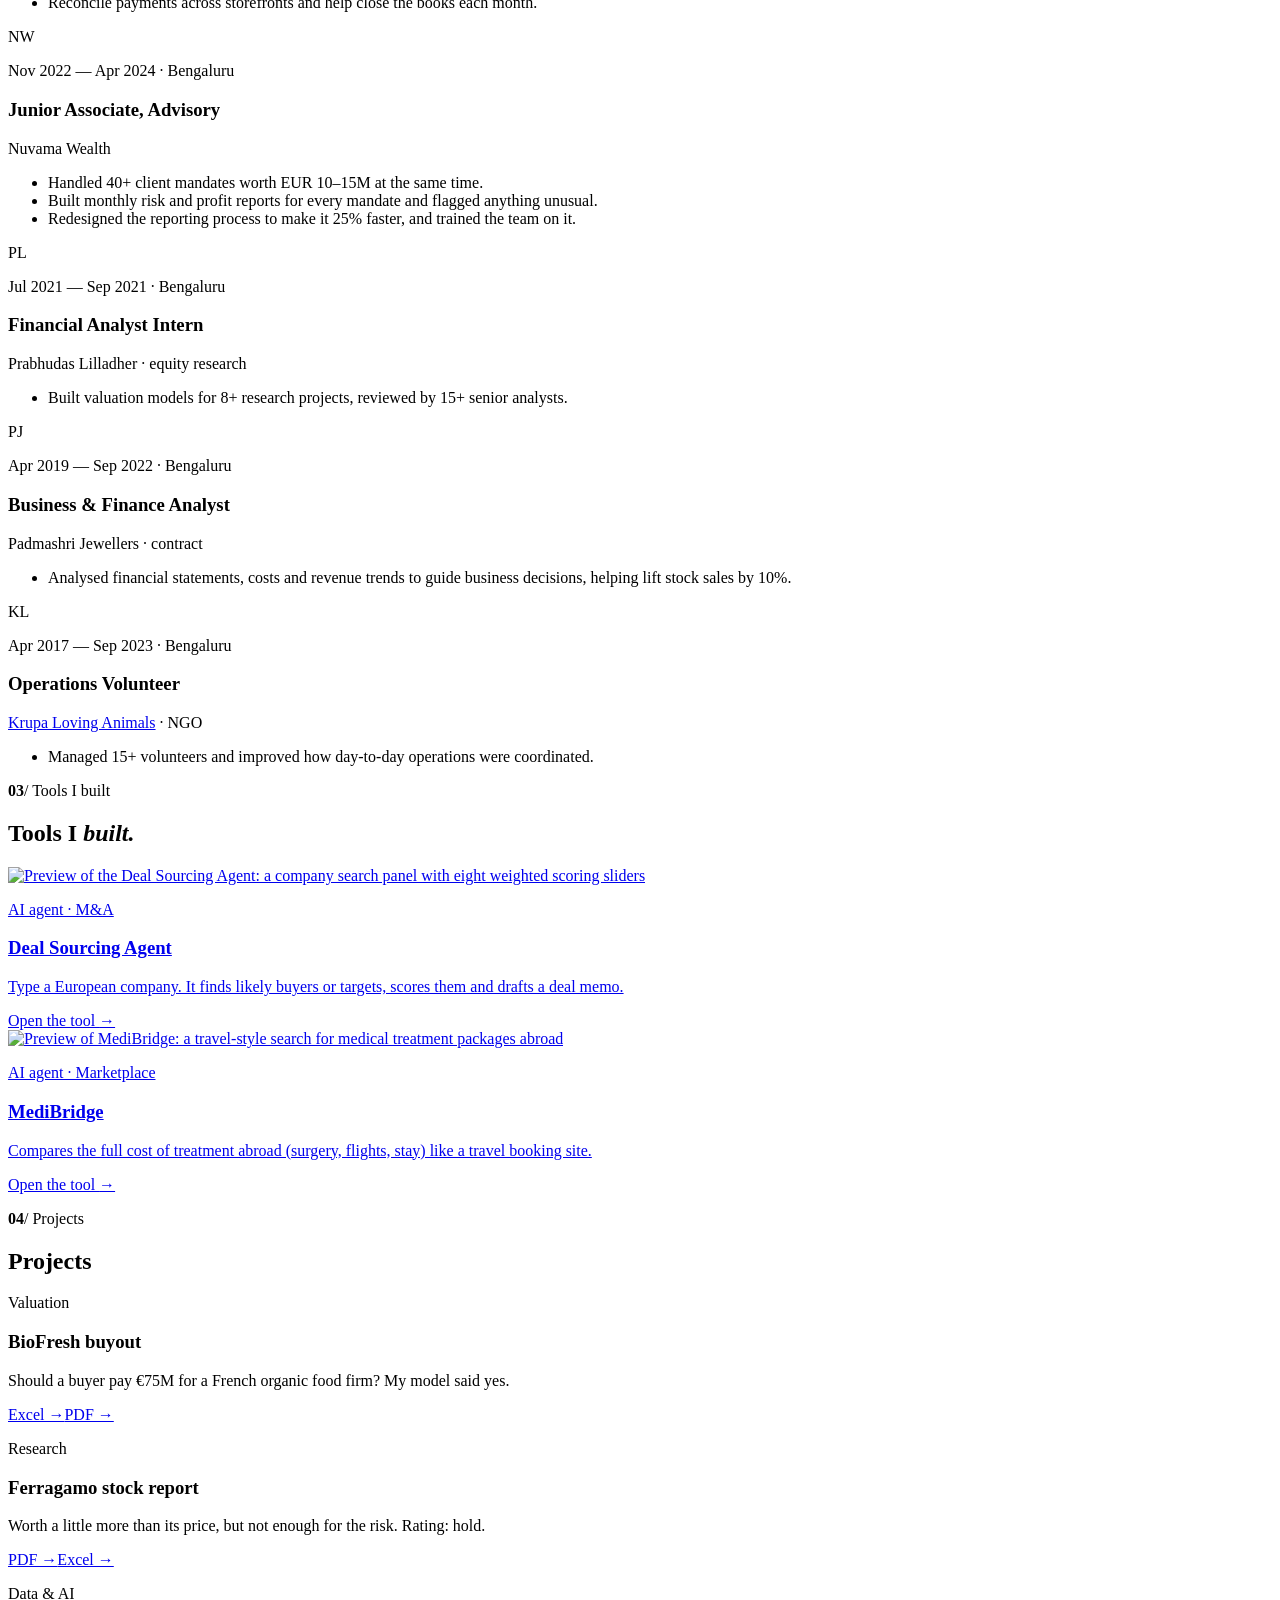
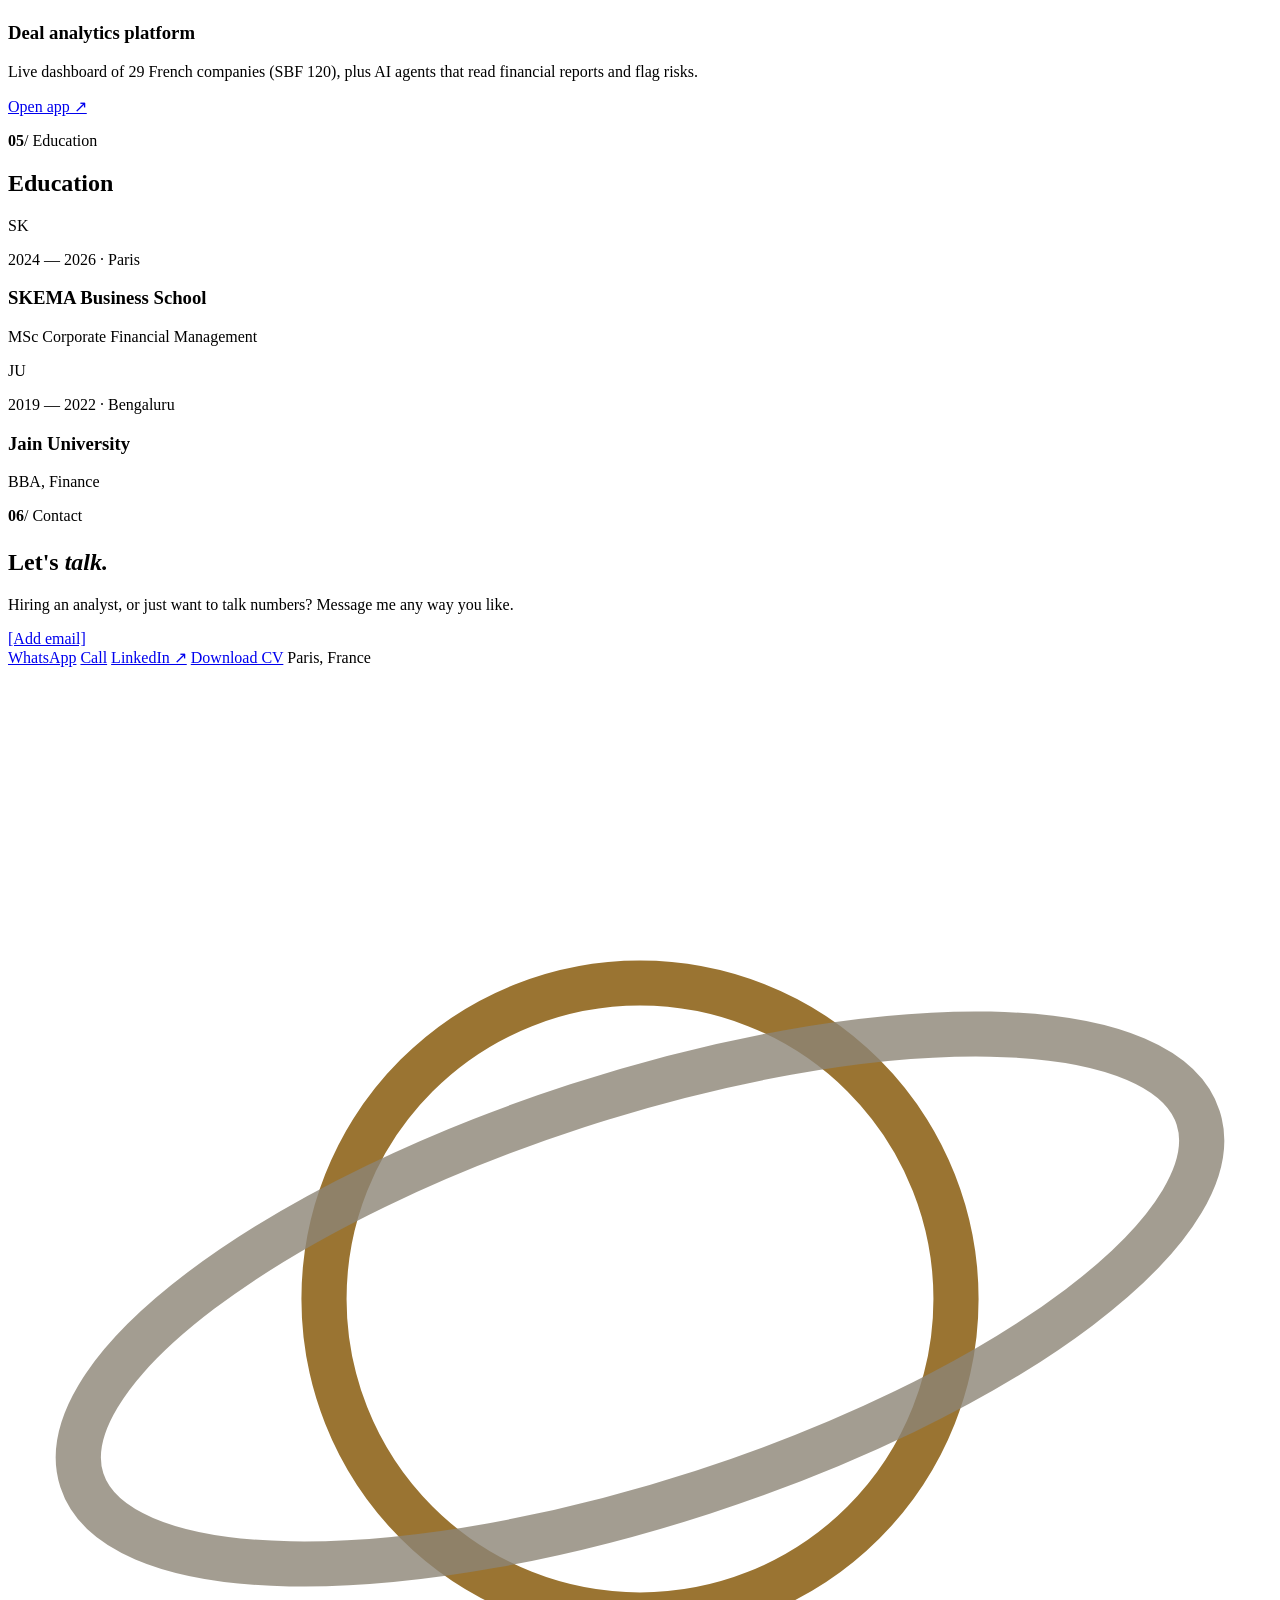
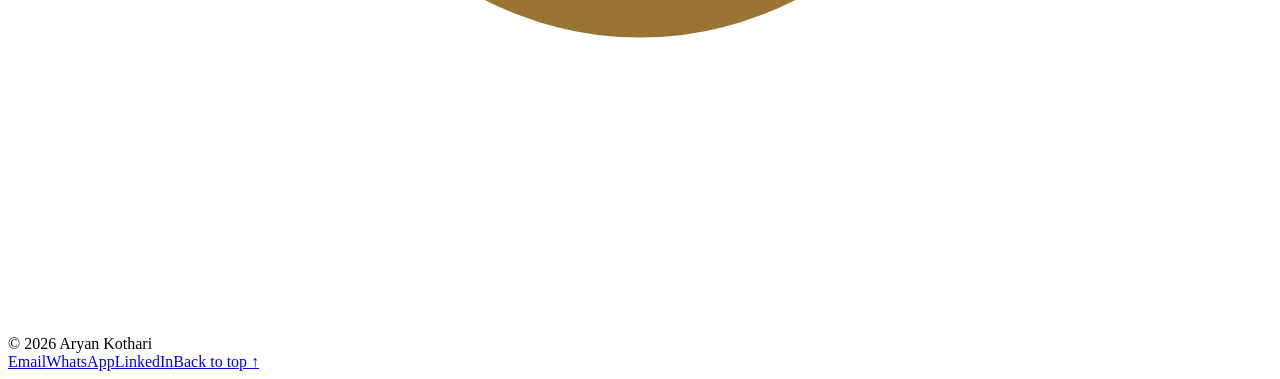
==== commit 26279fef: "New portfolio: pages and README" ====
--- a/index.html
+++ b/index.html
@@ -1,810 +1,309 @@
 <!DOCTYPE html>
 <html lang="en">
 <head>
-<meta charset="UTF-8">
-  <meta http-equiv="Cache-Control" content="no-cache, no-store, must-revalidate">
-  <meta http-equiv="Pragma" content="no-cache">
-<meta name="viewport" content="width=device-width, initial-scale=1.0">
-<title>Aryan Shrenick Kothari — Finance Portfolio</title>
-<meta name="description" content="Aryan Shrenick Kothari — MSc Corporate Financial Management, SKEMA Paris (June 2026). M&A advisory, IB, corporate finance, PE. Deal sourcing engine, Ferragamo equity research, BioFresh LBO model.">
+<meta charset="utf-8">
+<meta name="viewport" content="width=device-width, initial-scale=1">
+<title>Aryan Kothari · Analyst: Finance, Business &amp; Data</title>
+<meta name="description" content="Aryan Kothari, analyst in Paris. Finance, business and data. MSc SKEMA Business School. Open to analyst roles.">
+<meta name="theme-color" content="#f6f4ef">
+<meta property="og:type" content="website">
+<meta property="og:title" content="Aryan Kothari · Analyst in Paris">
+<meta property="og:description" content="Finance, valuation and investment analysis. MSc Corporate Financial Management, SKEMA Business School, Paris.">
+<meta name="twitter:card" content="summary">
+<link rel="icon" href="data:image/svg+xml,%3Csvg xmlns='http://www.w3.org/2000/svg' viewBox='0 0 32 32'%3E%3Ccircle cx='16' cy='16' r='15' fill='%230b0b0c'/%3E%3Ccircle cx='16' cy='16' r='9' fill='none' stroke='%23c9a24e' stroke-width='2'/%3E%3C/svg%3E">
 <link rel="preconnect" href="https://fonts.googleapis.com">
-<link href="https://fonts.googleapis.com/css2?family=Playfair+Display:ital,wght@0,400;0,500;0,600;0,700;1,400;1,600&family=Inter:wght@300;400;500;600&family=DM+Mono:wght@300;400;500&display=swap" rel="stylesheet">
-<style>
-:root{--paper:#F6F1E7;--paper2:#EEE7D7;--paper3:#E5DBCB;--paper4:#D9CEBC;--ink:#100E0C;--ink2:#2B2520;--muted:#7B7368;--faint:#A19890;--gold:#9B6F29;--gold2:#B98533;--gold3:#D5A944;--gold4:#F1C971;--green:#1B4B2B;--bd:rgba(155,111,41,.22);--bdl:rgba(155,111,41,.11);--div:rgba(16,14,12,.1);--divl:rgba(16,14,12,.06);--serif:'Playfair Display',Georgia,serif;--mono:'DM Mono','Courier New',monospace;--sans:'Inter','Helvetica Neue',sans-serif;--e1:cubic-bezier(.25,.46,.45,.94);--e2:cubic-bezier(.16,1,.3,1)}
-*,*::before,*::after{box-sizing:border-box;margin:0;padding:0}
-html{scroll-behavior:smooth;overflow-x:hidden}
-body{background:var(--paper);color:var(--ink);font-family:var(--sans);font-size:16px;line-height:1.65;overflow-x:hidden;cursor:none}
-::-webkit-scrollbar{width:3px}::-webkit-scrollbar-track{background:var(--paper2)}::-webkit-scrollbar-thumb{background:var(--gold)}
-::selection{background:rgba(155,111,41,.15);color:var(--ink)}a{color:inherit;text-decoration:none}
-body::before{content:'';position:fixed;inset:0;pointer-events:none;z-index:0;background-image:url("data:image/svg+xml,%3Csvg xmlns='http://www.w3.org/2000/svg' width='300' height='300'%3E%3Cfilter id='n'%3E%3CfeTurbulence type='fractalNoise' baseFrequency='.7' numOctaves='3' stitchTiles='stitch'/%3E%3C/filter%3E%3Crect width='300' height='300' filter='url(%23n)' opacity='.025'/%3E%3C/svg%3E");opacity:.55;mix-blend-mode:multiply}
-#cur{width:7px;height:7px;background:var(--gold);border-radius:50%;position:fixed;pointer-events:none;z-index:10000;transform:translate(-50%,-50%);mix-blend-mode:multiply}
-#cur-r{width:26px;height:26px;border:1px solid rgba(155,111,41,.35);border-radius:50%;position:fixed;pointer-events:none;z-index:9999;transform:translate(-50%,-50%);transition:width .4s var(--e2),height .4s var(--e2)}
-body:has(a:hover) #cur-r,body:has(button:hover) #cur-r{width:44px;height:44px;border-color:rgba(155,111,41,.55)}
-#intro{position:fixed;inset:0;z-index:9000;background:var(--ink);display:flex;flex-direction:column;align-items:center;justify-content:center;transition:opacity 1s var(--e1),visibility 1s}
-#intro.out{opacity:0;visibility:hidden;pointer-events:none}
-.i-line{width:0;height:1px;background:var(--gold3);animation:widen .9s .1s var(--e2) forwards;margin-bottom:36px}
-@keyframes widen{to{width:100px}}
-.i-init{font-family:var(--serif);font-size:clamp(14px,2vw,18px);letter-spacing:.4em;color:rgba(241,201,113,.5);text-transform:uppercase;opacity:0;animation:fadeUp .7s .2s forwards;margin-bottom:10px}
-.i-name{font-family:var(--serif);font-size:clamp(26px,4vw,46px);font-weight:400;color:var(--paper);text-align:center;letter-spacing:.04em;opacity:0;animation:fadeUp .9s .5s forwards;margin-bottom:5px}
-.i-prog{font-family:var(--mono);font-size:9px;letter-spacing:.3em;color:rgba(241,201,113,.5);text-transform:uppercase;opacity:0;animation:fadeUp .8s .8s forwards;margin-bottom:44px}
-.i-bar{width:150px;height:1px;background:rgba(255,255,255,.07);overflow:hidden}
-.i-fill{height:100%;background:var(--gold3);width:0;transition:width .04s linear}
-.i-pct{font-family:var(--mono);font-size:9px;color:rgba(255,255,255,.2);letter-spacing:.2em;margin-top:10px;opacity:0;animation:fadeUp .6s .3s forwards}
-@keyframes fadeUp{to{opacity:1;transform:translateY(0)}}.i-name,.i-prog,.i-init{transform:translateY(8px)}
-#nav{position:fixed;top:0;left:0;right:0;z-index:800;display:flex;align-items:center;justify-content:space-between;padding:0 64px;height:58px;border-bottom:1px solid transparent;transition:all .4s var(--e1)}
-#nav.stuck{background:rgba(246,241,231,.95);backdrop-filter:blur(12px);border-color:var(--divl)}
-.nav-logo{font-family:var(--serif);font-size:17px;font-weight:600;letter-spacing:.02em}.nav-logo span{color:var(--gold)}
-.nav-links{display:flex;gap:30px;list-style:none}
-.nav-links a{font-family:var(--mono);font-size:9px;letter-spacing:.22em;text-transform:uppercase;color:var(--faint);transition:color .2s;position:relative;padding-bottom:2px}
-.nav-links a::after{content:'';position:absolute;bottom:0;left:0;right:100%;height:1px;background:var(--gold);transition:right .3s var(--e2)}
-.nav-links a:hover{color:var(--ink)}.nav-links a:hover::after{right:0}
-.nav-dl{font-family:var(--mono);font-size:9px;letter-spacing:.18em;text-transform:uppercase;background:var(--ink);color:var(--paper);padding:9px 18px;border:none;cursor:pointer;transition:background .25s;display:inline-flex;align-items:center;gap:7px}
-.nav-dl:hover{background:var(--gold)}
-#burger{display:none;flex-direction:column;gap:5px;background:none;border:none;cursor:pointer;padding:4px}
-#burger span{display:block;width:20px;height:1px;background:var(--ink);transition:all .3s}
-#mob-nav{display:none;position:fixed;top:58px;left:0;right:0;background:rgba(246,241,231,.98);backdrop-filter:blur(12px);border-bottom:1px solid var(--divl);padding:18px 24px;z-index:799;flex-direction:column}
-#mob-nav.open{display:flex}
-#mob-nav a{font-family:var(--mono);font-size:10px;letter-spacing:.22em;text-transform:uppercase;color:var(--muted);padding:13px 0;border-bottom:1px solid var(--divl);transition:color .2s}
-#mob-nav a:hover{color:var(--gold)}#mob-nav a:last-child{border-bottom:none}
-#hero{min-height:100vh;padding-top:58px;display:grid;grid-template-columns:1fr 380px;border-bottom:2px solid var(--ink);position:relative;overflow:hidden}
-.hero-ruled{position:absolute;inset:0;pointer-events:none;background-image:repeating-linear-gradient(180deg,transparent,transparent 47px,rgba(16,14,12,.05) 47px,rgba(16,14,12,.05) 48px)}
-.hero-wm{position:absolute;bottom:-50px;left:-20px;font-family:var(--serif);font-size:clamp(180px,28vw,400px);font-weight:700;color:rgba(155,111,41,.04);pointer-events:none;line-height:1;letter-spacing:-.04em;user-select:none}
-.hero-l{padding:80px 68px 68px;display:flex;flex-direction:column;justify-content:center;border-right:1px solid var(--div);position:relative;z-index:2}
-.h-tag{font-family:var(--mono);font-size:8.5px;letter-spacing:.38em;color:var(--gold);text-transform:uppercase;margin-bottom:38px;display:flex;align-items:center;gap:13px;opacity:0;animation:fadeUp .8s 1.8s forwards}
-.h-tag::before{content:'';display:block;width:24px;height:1px;background:var(--gold)}
-h1{font-family:var(--serif);font-size:clamp(48px,7vw,100px);font-weight:300;line-height:.93;letter-spacing:-.025em;margin-bottom:32px}
-.hl{display:block;overflow:hidden;opacity:0;transform:translateY(105%)}
-.hl.a1{animation:slideIn .9s 1.9s var(--e2) forwards}.hl.a2{animation:slideIn .9s 2.05s var(--e2) forwards}.hl.a3{animation:slideIn .9s 2.2s var(--e2) forwards;font-style:italic;color:var(--gold)}
-@keyframes slideIn{to{opacity:1;transform:translateY(0)}}
-.h-body{font-family:var(--sans);font-size:14px;color:var(--muted);line-height:1.85;max-width:440px;margin-bottom:44px;opacity:0;animation:fadeUp .8s 2.5s forwards}
-.h-btns{display:flex;gap:11px;flex-wrap:wrap;opacity:0;animation:fadeUp .8s 2.7s forwards}
-.btn-dark{font-family:var(--mono);font-size:9px;letter-spacing:.2em;text-transform:uppercase;background:var(--ink);color:var(--paper);padding:13px 26px;border:none;cursor:pointer;display:inline-flex;align-items:center;gap:9px;transition:background .25s;text-decoration:none}
-.btn-dark:hover{background:var(--gold)}
-.btn-out{font-family:var(--mono);font-size:9px;letter-spacing:.2em;text-transform:uppercase;background:transparent;color:var(--ink);padding:12px 26px;border:1px solid var(--div);cursor:pointer;display:inline-flex;align-items:center;gap:9px;transition:all .25s;text-decoration:none}
-.btn-out:hover{border-color:var(--gold);color:var(--gold)}
-.h-avail{display:inline-flex;align-items:center;gap:8px;font-family:var(--mono);font-size:8.5px;letter-spacing:.15em;color:var(--green);border:1px solid rgba(27,75,43,.25);padding:7px 13px;background:rgba(27,75,43,.06);margin-top:16px;width:fit-content;opacity:0;animation:fadeUp .8s 2.9s forwards}
-.h-avail::before{content:'';width:5px;height:5px;border-radius:50%;background:var(--green);animation:pulse 2s infinite;flex-shrink:0}
-@keyframes pulse{0%,100%{opacity:1;transform:scale(1)}50%{opacity:.35;transform:scale(1.4)}}
-.h-scroll{position:absolute;bottom:28px;left:68px;font-family:var(--mono);font-size:8px;letter-spacing:.25em;color:var(--faint);display:flex;align-items:center;gap:9px;opacity:0;animation:fadeUp 1s 3.1s forwards}
-.h-scroll-bar{width:28px;height:1px;background:var(--faint);overflow:hidden;position:relative}
-.h-scroll-bar::after{content:'';position:absolute;inset:0;background:var(--gold);animation:scan 2s 3.5s infinite}
-@keyframes scan{0%{transform:translateX(-100%)}100%{transform:translateX(100%)}}
-.hero-r{background:var(--ink);padding:32px 28px;display:flex;flex-direction:column;position:relative;z-index:2;overflow:hidden}
-#ticker{background:var(--paper3);border-top:1px solid var(--div);border-bottom:1px solid var(--div);padding:11px 0;overflow:hidden}
-.tk-inner{display:flex;animation:tkRoll 50s linear infinite;white-space:nowrap}
-.tki{display:inline-flex;align-items:center;gap:8px;font-family:var(--mono);font-size:9px;letter-spacing:.07em;color:var(--muted);padding:0 22px;border-right:1px solid var(--divl)}
-.tki .v{color:var(--gold)}@keyframes tkRoll{0%{transform:translateX(0)}100%{transform:translateX(-50%)}}
-.sec{padding:92px 68px;border-bottom:1px solid var(--div);position:relative;background:var(--paper)}
-.sec.alt{background:var(--paper2)}.sec.dark{background:#0A1628}
-.sec-hd{display:grid;grid-template-columns:110px 1fr;gap:0;margin-bottom:60px;align-items:start}
-.sec-n{font-family:var(--mono);font-size:8.5px;color:var(--faint);letter-spacing:.3em;padding-top:12px}
-.sec-n-light{font-family:var(--mono);font-size:8.5px;color:rgba(246,241,231,.2);letter-spacing:.3em;padding-top:12px}
-.sec-t{font-family:var(--serif);font-size:clamp(30px,4.2vw,58px);font-weight:400;line-height:1;letter-spacing:-.02em;margin-bottom:12px}
-.sec-t em{color:var(--gold);font-style:italic}.sec-t-light{font-family:var(--serif);font-size:clamp(30px,4.2vw,58px);font-weight:400;line-height:1;letter-spacing:-.02em;margin-bottom:12px;color:var(--paper)}
-.sec-t-light em{color:var(--gold3);font-style:italic}
-.sec-rule{height:1px;background:linear-gradient(90deg,var(--gold),transparent);width:0;transition:width 1.2s var(--e2);margin-bottom:12px}
-.sec-rule.on{width:100%;background:linear-gradient(90deg,var(--gold),var(--gold3),var(--gold),transparent);background-size:200% auto;animation:shimmer 3s linear infinite}
-.sec-rule-light{height:1px;background:linear-gradient(90deg,var(--gold3),transparent);width:0;transition:width 1.2s var(--e2);margin-bottom:12px}
-.sec-rule-light.on{width:100%}
-@keyframes shimmer{0%{background-position:-200% center}100%{background-position:200% center}}
-.sec-sub{font-family:var(--sans);font-size:14px;color:var(--muted);line-height:1.75;max-width:540px}
-.sec-sub-light{font-family:var(--sans);font-size:14px;color:rgba(246,241,231,.42);line-height:1.75;max-width:540px}
-.proj-list{display:flex;flex-direction:column}
-.prow{display:grid;grid-template-columns:72px 1fr 200px 170px 50px;align-items:center;padding:26px 0;border-bottom:1px solid var(--divl);cursor:pointer;position:relative;opacity:0;transform:translateY(8px);transition:background .2s,opacity .5s var(--e2),transform .5s var(--e2),box-shadow .2s}
-.prow::before{content:'';position:absolute;left:-68px;right:-68px;top:0;bottom:0;background:var(--paper2);opacity:0;transition:opacity .2s;z-index:0}
-.prow:hover::before{opacity:1}.prow:hover{box-shadow:0 4px 20px rgba(16,14,12,.06)}.prow>*{position:relative;z-index:1}.prow.vis{opacity:1;transform:translateY(0)}
-.pr-n{font-family:var(--mono);font-size:9.5px;color:var(--faint);letter-spacing:.12em}
-.pr-title{font-family:var(--serif);font-size:19px;font-weight:600;color:var(--ink);margin-bottom:3px;line-height:1.2}
-.pr-cat{font-family:var(--mono);font-size:8px;letter-spacing:.2em;color:var(--gold);text-transform:uppercase}
-.pr-desc{font-family:var(--sans);font-size:12.5px;color:var(--muted);line-height:1.55;max-width:280px}
-.pr-badge{font-family:var(--mono);font-size:7.5px;letter-spacing:.14em;text-transform:uppercase;padding:4px 11px;border:1px solid;display:inline-block}
-.pr-badge.done{color:var(--green);border-color:rgba(27,75,43,.3);background:rgba(27,75,43,.06)}
-.pr-badge.wip{color:var(--gold);border-color:var(--bdl);background:rgba(155,111,41,.05)}
-.pr-met{font-family:var(--serif);font-size:19px;font-weight:500;color:var(--ink);text-align:right}
-.pr-met small{display:block;font-family:var(--mono);font-size:8px;color:var(--faint);letter-spacing:.14em;text-transform:uppercase;font-weight:400;margin-top:2px}
-.pr-arr{font-size:17px;color:var(--faint);text-align:right;transition:color .2s,transform .2s}
-.prow:hover .pr-arr{color:var(--gold);transform:translate(3px,-3px)}
-.mv-wrap{display:grid;grid-template-columns:1fr 300px;border:1px solid var(--div)}
-.mv-left{border-right:1px solid var(--div)}
-.mv-bar{display:flex;align-items:center;justify-content:space-between;padding:12px 18px;border-bottom:1px solid var(--div);background:var(--paper3)}
-.mv-bar-l{font-family:var(--mono);font-size:8.5px;letter-spacing:.2em;color:var(--muted);text-transform:uppercase;display:flex;align-items:center;gap:8px}
-.mv-bar-l::before{content:'';width:5px;height:5px;border-radius:50%;background:var(--gold);box-shadow:0 0 6px rgba(155,111,41,.5);flex-shrink:0}
-.mv-acts{display:flex;gap:6px}
-.mv-act{font-family:var(--mono);font-size:7.5px;letter-spacing:.15em;text-transform:uppercase;color:var(--faint);border:1px solid var(--divl);padding:5px 11px;background:transparent;cursor:pointer;transition:all .2s;text-decoration:none;display:inline-flex;align-items:center;gap:5px}
-.mv-act:hover{border-color:var(--gold);color:var(--gold)}
-.pdf-area{width:100%;height:660px;background:var(--paper3);display:flex;align-items:center;justify-content:center;flex-direction:column}
-.pdf-area iframe{width:100%;height:100%;border:none;display:block}
-.mv-panel{padding:28px 24px;display:flex;flex-direction:column;background:var(--paper)}
-.mvp-t{font-family:var(--serif);font-size:18px;font-weight:600;color:var(--ink);line-height:1.2;margin-bottom:4px}
-.mvp-c{font-family:var(--mono);font-size:8px;letter-spacing:.22em;color:var(--gold);text-transform:uppercase;margin-bottom:16px}
-.mvp-d{font-family:var(--sans);font-size:12.5px;color:var(--muted);line-height:1.75;margin-bottom:20px;padding-bottom:20px;border-bottom:1px solid var(--divl)}
-.mvp-kpis{display:flex;flex-direction:column;gap:12px;margin-bottom:20px;padding-bottom:20px;border-bottom:1px solid var(--divl)}
-.krow{display:flex;justify-content:space-between;align-items:baseline}
-.kl{font-family:var(--mono);font-size:8px;letter-spacing:.12em;color:var(--faint);text-transform:uppercase}
-.kv{font-family:var(--serif);font-size:16px;font-weight:600;color:var(--ink)}
-.dl-head{font-family:var(--mono);font-size:8px;letter-spacing:.28em;color:var(--faint);text-transform:uppercase;margin-bottom:10px}
-.dl-btn{display:flex;align-items:center;gap:11px;padding:12px 14px;border:1px solid var(--divl);background:var(--paper2);cursor:pointer;text-decoration:none;transition:all .25s;margin-bottom:8px;position:relative;overflow:hidden}
-.dl-btn::before{content:'';position:absolute;left:0;top:0;bottom:0;width:2px;background:var(--gold);transform:scaleY(0);transform-origin:bottom;transition:transform .3s var(--e2)}
-.dl-btn:hover{background:var(--paper3);border-color:var(--bd)}.dl-btn:hover::before{transform:scaleY(1)}
-.dl-ic{width:30px;height:30px;background:var(--paper3);border:1px solid var(--divl);display:flex;align-items:center;justify-content:center;font-size:13px;flex-shrink:0;transition:border-color .2s}
-.dl-btn:hover .dl-ic{border-color:var(--gold)}
-.dl-nm{font-family:var(--serif);font-size:13px;font-weight:600;color:var(--ink);display:block;margin-bottom:1px}
-.dl-mt{font-family:var(--mono);font-size:7.5px;letter-spacing:.1em;color:var(--faint);text-transform:uppercase}
-.dl-ar{margin-left:auto;font-size:13px;color:var(--faint);transition:color .2s,transform .2s;flex-shrink:0}
-.dl-btn:hover .dl-ar{color:var(--gold);transform:translateY(2px)}
-
-
-#engine{background:#0A1628}
-
-.ab-grid{display:grid;grid-template-columns:280px 1fr;gap:64px;align-items:start}
-.ab-card{background:var(--paper2);border:1px solid var(--div);position:sticky;top:76px}
-.ab-info{padding:22px}
-.ab-name{font-family:var(--serif);font-size:17px;font-weight:600;color:var(--ink);margin-bottom:2px}
-.ab-role{font-family:var(--mono);font-size:8px;letter-spacing:.2em;color:var(--gold);text-transform:uppercase;margin-bottom:14px}
-.ab-tags{display:flex;flex-wrap:wrap;gap:5px;margin-bottom:14px}
-.ab-tag{font-family:var(--mono);font-size:7.5px;letter-spacing:.1em;text-transform:uppercase;color:var(--muted);border:1px solid var(--divl);padding:3px 8px}
-.ab-links{display:flex;flex-direction:column;gap:8px;padding-top:13px;border-top:1px solid var(--divl)}
-.ab-lk{display:flex;align-items:center;gap:8px;font-family:var(--mono);font-size:8.5px;letter-spacing:.12em;color:var(--muted);transition:color .2s}
-.ab-lk:hover{color:var(--gold)}
-.ab-lk-ic{width:22px;height:22px;border:1px solid var(--divl);display:flex;align-items:center;justify-content:center;font-size:9px;flex-shrink:0}
-.ab-lead{font-family:var(--serif);font-size:clamp(17px,2vw,23px);font-weight:400;font-style:italic;line-height:1.5;color:var(--ink);margin-bottom:22px;padding-bottom:22px;border-bottom:1px solid var(--divl)}
-.ab-p{font-family:var(--sans);font-size:14px;color:var(--muted);line-height:1.85;margin-bottom:14px}
-.ab-sig{font-family:var(--serif);font-size:28px;font-style:italic;color:var(--gold);margin-top:22px;margin-bottom:32px}
-.sk-head{font-family:var(--mono);font-size:8px;letter-spacing:.3em;color:var(--faint);text-transform:uppercase;margin-bottom:14px;margin-top:28px}
-.sk-grid{display:flex;flex-direction:column;gap:18px;margin-top:4px}
-.sk-cat{opacity:0;transform:translateY(12px);transition:opacity .55s var(--e2),transform .55s var(--e2)}.sk-cat.vis{opacity:1;transform:none}
-.sk-cat-label{font-family:var(--mono);font-size:8px;letter-spacing:.3em;text-transform:uppercase;color:var(--gold);margin-bottom:9px;display:flex;align-items:center;gap:8px}
-.sk-cat-label::before{content:'';display:inline-block;width:16px;height:1px;background:var(--gold)}
-.sk-chips{display:flex;flex-wrap:wrap;gap:6px}
-.sk-chip{font-family:var(--mono);font-size:9px;letter-spacing:.1em;text-transform:uppercase;padding:5px 11px;border:1px solid var(--divl);color:var(--muted);background:var(--paper2);transition:all .2s;cursor:default}
-.sk-chip.hi{border-color:var(--bd);color:var(--gold);background:rgba(155,111,41,.06)}
-.sk-chip:hover{border-color:var(--gold);color:var(--ink);background:var(--paper3)}
-.tl-head{font-family:var(--mono);font-size:8px;letter-spacing:.3em;color:var(--faint);text-transform:uppercase;margin-bottom:14px;margin-top:28px}
-.tl{position:relative;padding-left:22px}.tl::before{content:'';position:absolute;left:4px;top:8px;bottom:8px;width:1px;background:var(--divl)}
-.tl-i{position:relative;margin-bottom:26px;opacity:0;transform:translateX(-14px);transition:opacity .6s var(--e2),transform .6s var(--e2)}.tl-i.vis{opacity:1;transform:none}
-.tl-i::before{content:'';position:absolute;left:-18px;top:8px;width:5px;height:5px;border-radius:50%;background:var(--gold)}
-.tl-yr{font-family:var(--mono);font-size:8px;color:var(--faint);letter-spacing:.15em;margin-bottom:3px}
-.tl-role{font-family:var(--serif);font-size:16px;font-weight:600;color:var(--ink)}
-.tl-co{font-family:var(--mono);font-size:8px;color:var(--gold);letter-spacing:.12em;margin:3px 0 6px;text-transform:uppercase}
-.tl-bullets{list-style:none;display:flex;flex-direction:column;gap:5px}
-.tl-bullets li{font-family:var(--sans);font-size:12.5px;color:var(--muted);padding-left:13px;position:relative;line-height:1.55}
-.tl-bullets li::before{content:'—';position:absolute;left:0;color:var(--gold);font-size:11px}
-#creds{background:var(--paper);padding:44px 68px;border-bottom:1px solid var(--div)}
-.li-card-header{display:flex;align-items:center;justify-content:space-between;margin-bottom:22px;padding-bottom:16px;border-bottom:1px solid var(--divl)}
-.li-card-label{font-family:var(--sans);font-size:13px;color:var(--muted);display:flex;align-items:center;gap:8px}
-.li-follow-btn{font-family:var(--mono);font-size:9px;letter-spacing:.18em;text-transform:uppercase;color:var(--gold);border:1px solid var(--bd);padding:7px 16px;background:rgba(155,111,41,.05);cursor:pointer;transition:all .2s;text-decoration:none;flex-shrink:0}
-.li-follow-btn:hover{background:var(--gold);color:var(--paper)}
-.li-posts{display:flex;flex-direction:column}
-.li-post{display:flex;align-items:center;gap:16px;padding:16px 0;border-bottom:1px solid var(--divl);text-decoration:none;position:relative;cursor:pointer}
-.li-post:last-child{border-bottom:none}
-.li-post::before{content:'';position:absolute;left:-68px;right:-68px;top:0;bottom:0;background:var(--paper2);opacity:0;transition:opacity .2s}
-.li-post:hover::before{opacity:1}.li-post>*{position:relative;z-index:1}
-.li-post-icon{width:42px;height:42px;background:var(--paper3);border:1px solid var(--divl);display:flex;align-items:center;justify-content:center;font-size:18px;flex-shrink:0}
-.li-post-title{font-family:var(--serif);font-size:15px;font-weight:600;color:var(--ink);margin-bottom:2px}
-.li-post-sub{font-family:var(--sans);font-size:12px;color:var(--muted);margin-bottom:3px}
-.li-post-meta{font-family:var(--mono);font-size:8px;letter-spacing:.12em;color:var(--faint);text-transform:uppercase}
-.li-post-arrow{margin-left:auto;font-size:16px;color:var(--faint);transition:color .2s,transform .2s;flex-shrink:0}
-.li-post:hover .li-post-arrow{color:var(--gold);transform:translate(3px,-3px)}
-.connect-head{font-family:var(--mono);font-size:8px;letter-spacing:.3em;text-transform:uppercase;color:var(--faint);margin-top:28px;margin-bottom:12px}
-.connect-btns{display:flex;gap:8px;flex-wrap:wrap}
-.connect-btn{display:inline-flex;align-items:center;gap:8px;font-family:var(--mono);font-size:9px;letter-spacing:.15em;text-transform:uppercase;padding:11px 18px;border:1px solid var(--div);text-decoration:none;transition:all .25s;position:relative;overflow:hidden;color:var(--ink2)}
-.connect-btn::before{content:'';position:absolute;inset:0;opacity:0;transition:opacity .25s}
-.connect-btn:hover::before{opacity:1}.connect-btn:hover{color:var(--paper)}
-.connect-btn.li::before{background:#0A66C2}.connect-btn.wa::before{background:#25D366}.connect-btn.ph::before{background:var(--ink)}
-.connect-btn svg,.connect-btn span{position:relative;z-index:1}
-.co-grid{display:grid;grid-template-columns:1fr 1fr;gap:72px}
-.co-pre{font-family:var(--mono);font-size:8px;color:var(--faint);letter-spacing:.3em;text-transform:uppercase;margin-bottom:13px}
-.co-h{font-family:var(--serif);font-size:clamp(32px,4.2vw,54px);font-weight:400;line-height:.98;letter-spacing:-.025em;margin-bottom:18px}
-.co-h em{color:var(--gold);font-style:italic}
-.co-p{font-family:var(--sans);font-size:14px;color:var(--muted);line-height:1.82;margin-bottom:32px}
-.co-item{display:flex;align-items:center;gap:12px;margin-bottom:16px}
-.co-ic{width:34px;height:34px;background:var(--paper2);border:1px solid var(--div);display:flex;align-items:center;justify-content:center;font-family:var(--mono);font-size:10px;color:var(--gold);flex-shrink:0}
-.co-t strong{display:block;font-family:var(--mono);font-size:7.5px;letter-spacing:.22em;color:var(--faint);text-transform:uppercase;margin-bottom:1px}
-.co-t a,.co-t span{font-family:var(--sans);font-size:13px;color:var(--ink2);transition:color .2s}
-.co-t a:hover{color:var(--gold)}
-.avail-badge{display:inline-flex;align-items:center;gap:7px;font-family:var(--mono);font-size:8px;letter-spacing:.16em;color:var(--green);border:1px solid rgba(27,75,43,.22);padding:7px 13px;background:rgba(27,75,43,.05);margin-top:20px}
-.avail-badge::before{content:'';width:5px;height:5px;border-radius:50%;background:var(--green);animation:pulse 2s infinite;flex-shrink:0}
-.form{display:flex;flex-direction:column;gap:15px}
-.fg label{display:block;font-family:var(--mono);font-size:7.5px;letter-spacing:.28em;color:var(--faint);text-transform:uppercase;margin-bottom:6px}
-.fg input,.fg select,.fg textarea{width:100%;background:var(--paper2);border:1px solid var(--div);color:var(--ink);font-family:var(--sans);font-size:14px;padding:12px 14px;outline:none;resize:none;transition:border-color .25s}
-.fg input::placeholder,.fg textarea::placeholder{color:var(--faint)}
-.fg input:focus,.fg select:focus,.fg textarea:focus{border-color:var(--gold)}
-.fg select{cursor:pointer;appearance:none}.f2{display:grid;grid-template-columns:1fr 1fr;gap:15px}
-.sub-btn{align-self:flex-start;font-family:var(--mono);font-size:9px;letter-spacing:.2em;text-transform:uppercase;background:var(--ink);color:var(--paper);border:none;padding:13px 28px;cursor:pointer;display:inline-flex;align-items:center;gap:9px;transition:background .25s}
-.sub-btn:hover{background:var(--gold)}
-footer{background:var(--ink2);padding:44px 68px;display:flex;align-items:center;justify-content:space-between;flex-wrap:wrap;gap:20px;border-top:1px solid var(--div)}
-.ft-brand .ft-logo{font-family:var(--serif);font-size:17px;font-weight:500;color:var(--paper)}.ft-brand .ft-logo span{color:var(--gold3)}
-.ft-brand .ft-sub{font-family:var(--mono);font-size:8px;color:rgba(246,241,231,.22);letter-spacing:.12em;margin-top:3px}
-.ft-nav{display:flex;gap:22px}
-.ft-nav a{font-family:var(--mono);font-size:8px;letter-spacing:.18em;text-transform:uppercase;color:rgba(246,241,231,.28);transition:color .2s}
-.ft-nav a:hover{color:var(--gold3)}
-.ft-top{font-family:var(--mono);font-size:8px;letter-spacing:.2em;text-transform:uppercase;color:rgba(246,241,231,.28);background:none;border:none;cursor:pointer;display:flex;align-items:center;gap:6px;transition:color .2s}
-.ft-top:hover{color:var(--gold3)}
-.mbg{position:fixed;inset:0;z-index:7000;background:rgba(16,14,12,.68);backdrop-filter:blur(8px);opacity:0;visibility:hidden;transition:opacity .35s,visibility .35s;display:flex;align-items:center;justify-content:center;padding:28px}
-.mbg.on{opacity:1;visibility:visible}
-.mp{background:var(--paper);border:1px solid var(--div);max-width:820px;width:100%;max-height:88vh;overflow-y:auto;transform:translateY(14px) scale(.99);transition:transform .35s var(--e2);position:relative;box-shadow:0 20px 64px rgba(16,14,12,.15)}
-.mbg.on .mp{transform:translateY(0) scale(1)}
-.mp-x{position:sticky;top:14px;float:right;margin:14px 14px -14px 0;width:30px;height:30px;background:var(--paper2);border:1px solid var(--div);color:var(--muted);font-size:12px;cursor:pointer;display:flex;align-items:center;justify-content:center;transition:all .2s;z-index:10}
-.mp-x:hover{background:var(--ink);color:var(--paper);border-color:var(--ink)}
-.mp-top{padding:40px 48px 26px;border-bottom:1px solid var(--div)}
-.mp-eye{font-family:var(--mono);font-size:8px;letter-spacing:.32em;color:var(--gold);text-transform:uppercase;margin-bottom:9px;display:flex;align-items:center;gap:9px}
-.mp-eye::before{content:'';width:16px;height:1px;background:var(--gold)}
-.mp-h{font-family:var(--serif);font-size:clamp(22px,3vw,34px);font-weight:500;letter-spacing:-.02em;line-height:1.1;margin-bottom:13px}
-.mp-tagline{font-family:var(--sans);font-size:14px;color:var(--muted);line-height:1.7}
-.mp-metrics{display:grid;grid-template-columns:repeat(3,1fr);border-bottom:1px solid var(--div)}
-.mm{padding:22px 26px;border-right:1px solid var(--div);background:var(--paper2)}.mm:last-child{border-right:none}
-.mm-v{font-family:var(--serif);font-size:24px;font-weight:500;color:var(--ink);letter-spacing:-.02em;margin-bottom:3px}
-.mm-l{font-family:var(--mono);font-size:7.5px;letter-spacing:.2em;color:var(--faint);text-transform:uppercase}
-.mp-body{padding:32px 48px 40px}.ms{margin-bottom:28px}
-.ms-t{font-family:var(--mono);font-size:8px;letter-spacing:.28em;color:var(--gold);text-transform:uppercase;margin-bottom:12px;padding-bottom:7px;border-bottom:1px solid var(--divl)}
-.ms p{font-family:var(--sans);font-size:13.5px;color:var(--ink2);line-height:1.78}
-.ms ul{list-style:none;display:flex;flex-direction:column;gap:8px}
-.ms li{font-family:var(--sans);font-size:13px;color:var(--ink2);padding-left:14px;position:relative;line-height:1.6}
-.ms li::before{content:'—';position:absolute;left:0;color:var(--gold)}
-.out-box{border-left:2px solid var(--gold);padding:12px 17px;background:rgba(155,111,41,.05);margin-top:8px}
-.out-box p{font-family:var(--mono)!important;font-size:11px!important;color:var(--ink)!important;line-height:1.7!important}
-.mp-foot{display:flex;justify-content:space-between;align-items:center;padding:12px 48px;border-top:1px solid var(--div);background:var(--paper2)}
-.mp-nb{font-family:var(--mono);font-size:8px;letter-spacing:.18em;text-transform:uppercase;color:var(--faint);background:none;border:none;cursor:pointer;transition:color .2s;display:flex;align-items:center;gap:5px}
-.mp-nb:hover{color:var(--gold)}.mp-nb:disabled{opacity:.22;cursor:default}
-@keyframes floatUp{0%{opacity:0;transform:translateY(0) scale(.5)}20%{opacity:.6}80%{opacity:.3}100%{opacity:0;transform:translateY(-80px) scale(1.2)}}
-.particle{position:absolute;border-radius:50%;pointer-events:none;animation:floatUp linear infinite}
-.rv{opacity:0;transform:translateY(20px);transition:opacity .7s var(--e2),transform .7s var(--e2)}
-.rv.l{transform:translateX(-20px)}.rv.r{transform:translateX(20px)}.rv.on{opacity:1!important;transform:none!important}
-@media(max-width:1100px){#nav{padding:0 32px}.hero-l{padding:80px 36px 60px}.sec{padding:72px 36px}#creds{padding:28px 36px}.li-post::before{left:-36px;right:-36px}.ab-grid{grid-template-columns:1fr;gap:44px}.ab-card{position:relative;top:0}.mv-wrap{grid-template-columns:1fr}.mv-left{border-right:none;border-bottom:1px solid var(--div)}.co-grid{grid-template-columns:1fr;gap:44px}footer{padding:36px}}
-@media(max-width:768px){#nav{padding:0 18px}.nav-links,.nav-dl{display:none}#burger{display:flex}#hero{grid-template-columns:1fr}.hero-r{display:none}.hero-l{padding:78px 22px 52px}.sec{padding:52px 22px}.sec-hd{grid-template-columns:44px 1fr}#creds{padding:22px}.li-post::before{left:-22px;right:-22px}.connect-btns{flex-direction:column}.prow{grid-template-columns:36px 1fr auto;gap:10px}.pr-desc,.pr-met,.pr-arr{display:none}.mp-top{padding:26px 22px 20px}.mp-body{padding:22px 22px 28px}.mp-metrics{grid-template-columns:1fr}.mp-foot{padding:11px 22px}footer{padding:28px 22px;flex-direction:column;align-items:flex-start}.ft-nav{display:none}.f2{grid-template-columns:1fr}}
-@media print{#intro,#nav,#mob-nav,.mbg,footer .ft-top{display:none!important}body{cursor:auto!important;background:#fff!important}*{animation:none!important;transition:none!important}.rv,.tl-i,.sk-cat,.prow{opacity:1!important;transform:none!important}@page{margin:1.4cm}}
-
-.elp{display:flex;flex-direction:column;height:820px;background:#0A1628}
-.elp-preview{flex:0 0 360px;background:#0A1628;overflow:hidden;border-bottom:1px solid rgba(213,169,68,.2);position:relative}
-.elp-chrome{background:#0D2040;padding:8px 14px;display:flex;align-items:center;gap:6px}
-.elp-dot{width:8px;height:8px;border-radius:50%;flex-shrink:0}
-.elp-url{font-family:var(--mono);font-size:8px;color:rgba(213,169,68,.4);letter-spacing:.08em;margin-left:8px}
-.elp-screen{background:#F6F1E7;margin:0 10px 0;padding:10px;height:300px;overflow:hidden}
-.elp-s-header{background:#1B3A2D;padding:8px 10px;display:flex;justify-content:space-between;align-items:center;margin-bottom:8px}
-.elp-s-h-title{font-family:var(--serif);font-size:10px;color:#F6F1E7;font-style:italic}
-.elp-s-h-badge{font-family:var(--mono);font-size:6px;color:#9B6F29;border:1px solid rgba(155,111,41,.4);padding:2px 6px;letter-spacing:.1em}
-.elp-s-nav{display:flex;gap:3px;margin-bottom:8px;overflow:hidden}
-.elp-s-nav span{font-family:var(--mono);font-size:6px;color:rgba(16,14,12,.35);padding:3px 7px;border:1px solid rgba(16,14,12,.1);white-space:nowrap;text-transform:uppercase}
-.elp-s-nav span.on{color:#9B6F29;border-color:rgba(155,111,41,.35);background:rgba(155,111,41,.05)}
-.elp-s-metrics{display:grid;grid-template-columns:repeat(4,1fr);gap:4px;margin-bottom:8px}
-.elp-s-m{background:#EEE7D7;padding:6px 7px}
-.elp-s-mv{font-family:var(--serif);font-size:13px;font-weight:500;color:#100E0C}
-.elp-s-mv.gold{color:#9B6F29}
-.elp-s-ml{font-family:var(--mono);font-size:5px;color:rgba(16,14,12,.4);text-transform:uppercase;letter-spacing:.1em;margin-top:1px}
-.elp-s-chart{background:#EEE7D7;padding:7px}
-.elp-s-cl{font-family:var(--mono);font-size:6px;color:rgba(16,14,12,.35);text-transform:uppercase;letter-spacing:.1em;margin-bottom:5px}
-.elp-s-bars{display:flex;align-items:flex-end;gap:3px;height:44px}
-.elp-s-bar{flex:1;border-radius:1px 1px 0 0;background:#9B6F29;opacity:.6}
-.elp-s-bar.top{opacity:1;background:#D5A944}
-.elp-fade{position:absolute;bottom:0;left:0;right:0;height:50px;background:linear-gradient(to bottom,transparent,#0A1628);pointer-events:none}
-.elp-info{flex:1;padding:20px 24px;display:flex;flex-direction:column;justify-content:space-between}
-.elp-live{display:inline-flex;align-items:center;gap:8px;font-family:var(--mono);font-size:8px;letter-spacing:.2em;text-transform:uppercase;color:#D5A944;margin-bottom:10px}
-.elp-live-dot{width:7px;height:7px;border-radius:50%;background:#D5A944;box-shadow:0 0 8px rgba(213,169,68,.6);animation:pulse 2s ease infinite;flex-shrink:0}
-.elp-title{font-family:var(--serif);font-size:19px;font-weight:500;color:#F6F1E7;line-height:1.25;margin-bottom:6px}
-.elp-title em{color:#D5A944;font-style:italic}
-.elp-sub{font-family:var(--sans);font-size:11.5px;color:rgba(246,241,231,.4);line-height:1.65;margin-bottom:12px}
-.elp-more-btn{font-family:var(--mono);font-size:8px;letter-spacing:.18em;text-transform:uppercase;color:#D5A944;background:transparent!important;border:none;border-bottom:1px solid rgba(213,169,68,.3);padding:0 0 3px;cursor:pointer;display:inline-flex;align-items:center;gap:6px;margin-bottom:12px;outline:none}
-.elp-modules{display:none;grid-template-columns:1fr 1fr;gap:5px 20px;margin-bottom:12px}
-.elp-modules.open{display:grid}
-.elp-mod{display:flex;align-items:center;gap:8px;font-family:var(--sans);font-size:11px;color:rgba(246,241,231,.5)}
-.elp-mod-n{font-family:var(--mono);font-size:7.5px;color:#D5A944;letter-spacing:.1em;min-width:18px}
-.elp-launch-btn{display:inline-flex;align-items:center;gap:10px;font-family:var(--mono);font-size:9px;letter-spacing:.2em;text-transform:uppercase;color:#0A1628!important;background:#D5A944;padding:12px 24px;text-decoration:none;transition:background .2s,transform .2s;align-self:flex-start;margin-bottom:8px}
-.elp-launch-btn:hover{background:#F6F1E7;transform:translateY(-1px)}
-.elp-note{font-family:var(--mono);font-size:7px;letter-spacing:.1em;color:rgba(246,241,231,.18);text-transform:uppercase}
-
-
-
-
-
-
-
-
-
-
-
-
-
-
-
-
-
-
-
-
-
-
-
-
-
-
-
-
-
-
-
-
-
-
-
-
-
-
-
-
-
-
-
-
-
-
-
-
-
-
-
-
-
-/* ENGINE SLIDER */
-.eng-slides{position:relative;background:#0A1628;display:flex;flex-direction:column;overflow:hidden}
-.eng-slides-track{position:relative;flex:0 0 320px;overflow:hidden}
-.eng-slide{position:absolute;top:0;left:0;right:0;bottom:0;height:100%;display:flex;flex-direction:column;opacity:0;transition:opacity .55s ease;z-index:0}
-.eng-slide.active{opacity:1;z-index:2}
-.eng-slide-inner{flex:1;padding:14px 18px;overflow:hidden}
-.eng-slide-fade{position:absolute;bottom:0;left:0;right:0;height:70px;background:linear-gradient(transparent,#0A1628);pointer-events:none;z-index:3}
-.eng-slide-label{position:absolute;bottom:0;left:0;right:0;padding:10px 16px 14px;font-family:var(--mono);font-size:8px;letter-spacing:.2em;text-transform:uppercase;color:rgba(213,169,68,.7);z-index:4}
-.eng-slide-header{font-family:"Cormorant Garamond",Georgia,serif;font-size:22px;font-style:italic;color:#F6F1E7;margin-bottom:14px}
-.eng-slide-header em{color:#D5A944}
-.eng-metric-row{display:grid;grid-template-columns:repeat(5,1fr);gap:5px;margin-bottom:8px}
-.eng-metric-cell{background:#EEE7D7;padding:7px 5px;text-align:center}
-.eng-metric-val{font-family:"Cormorant Garamond",serif;font-size:17px;color:#100E0C}
-.eng-metric-val.gold{color:#9B6F29}
-.eng-metric-lbl{font-family:monospace;font-size:5.5px;color:#A19890;text-transform:uppercase;letter-spacing:.08em;margin-top:1px}
-.eng-card-grid{display:grid;grid-template-columns:1fr 1fr 1fr 1fr;gap:5px}
-.eng-card{background:#EEE7D7;padding:11px 10px}
-.eng-card.dark{background:#100E0C}
-.eng-card-lbl{font-family:monospace;font-size:6px;color:#A19890;text-transform:uppercase;letter-spacing:.1em;margin-bottom:3px}
-.eng-card.dark .eng-card-lbl{color:#D5A944;opacity:.7}
-.eng-card-val{font-family:"Cormorant Garamond",serif;font-size:20px;color:#100E0C}
-.eng-card.dark .eng-card-val{color:#F6F1E7;font-size:18px}
-.eng-card.green .eng-card-val{color:#1B4B2B}
-.eng-table{width:100%;border-collapse:collapse}
-.eng-table th{font-family:monospace;font-size:6px;color:#A19890;text-transform:uppercase;padding:5px 8px;text-align:left;border-bottom:1px solid rgba(16,14,12,.1)}
-.eng-table td{font-family:monospace;font-size:8.5px;color:#100E0C;padding:4px 8px}
-.eng-table tr:nth-child(even) td{background:rgba(155,111,41,.04)}
-.eng-table td.gold{color:#9B6F29;font-weight:600}
-.eng-table td.green{color:#1B4B2B}
-.eng-bar-row{display:flex;align-items:center;gap:8px;margin-bottom:5px}
-.eng-bar-name{font-family:monospace;font-size:8px;color:#100E0C;min-width:76px}
-.eng-bar-track{flex:1;background:#EEE7D7;border:1px solid rgba(16,14,12,.08);height:13px}
-.eng-bar-fill{height:100%}
-.eng-bar-score{font-family:monospace;font-size:8.5px;min-width:28px;text-align:right}
-.eng-dots{display:flex;gap:8px;justify-content:center;padding:10px 0 0;flex-shrink:0}
-.eng-dot{width:7px;height:7px;border-radius:50%;background:rgba(213,169,68,.2);cursor:pointer;transition:background .3s;border:none;padding:0}
-.eng-dot.active{background:#D5A944}
-.eng-cta-wrap{flex:0 0 auto;display:flex;flex-direction:column;gap:8px;padding:12px 24px 16px}
-.eng-cta-badge{font-family:var(--mono);font-size:7.5px;letter-spacing:.25em;text-transform:uppercase;color:#D5A944;display:inline-flex;align-items:center;gap:8px;margin-bottom:10px}
-.eng-cta-badge::before{content:"";width:6px;height:6px;background:#D5A944;border-radius:50%;box-shadow:0 0 8px rgba(213,169,68,.6);animation:pulse 2s ease infinite;flex-shrink:0}
-.eng-cta-title{font-family:var(--serif);font-size:19px;font-weight:500;color:var(--paper);line-height:1.25;margin-bottom:6px}
-.eng-cta-title em{color:#D5A944;font-style:italic}
-.eng-cta-sub{font-family:var(--sans);font-size:11.5px;color:rgba(246,241,231,.35);line-height:1.6}
-.eng-launch{display:inline-flex;align-items:center;gap:12px;font-family:var(--mono);font-size:10px;letter-spacing:.22em;text-transform:uppercase;color:#0A1628;background:#D5A944;padding:14px 36px;text-decoration:none;transition:all .2s;align-self:flex-start;margin-top:14px}
-.eng-launch:hover{background:var(--paper);transform:translateY(-2px)}
-.eng-launch-arrow{font-size:16px;transition:transform .2s}
-.eng-launch:hover .eng-launch-arrow{transform:translate(2px,-2px)}
-.eng-cta-note{font-family:var(--mono);font-size:7px;letter-spacing:.1em;color:rgba(246,241,231,.15);text-transform:uppercase;margin-top:8px}
-
-
-/* eng-wrap layout — grid with slider left + info panel right */
-.eng-wrap{display:grid;grid-template-columns:1fr 300px;border:1px solid rgba(255,255,255,.07)}
-.eng-left{border-right:1px solid rgba(255,255,255,.07);min-width:0}
-.eng-bar{display:flex;align-items:center;justify-content:space-between;padding:12px 18px;border-bottom:1px solid rgba(255,255,255,.07);background:rgba(255,255,255,.03)}
-.eng-bar-l{font-family:var(--mono);font-size:8px;letter-spacing:.15em;text-transform:uppercase;color:rgba(213,169,68,.6)}
-.eng-act{font-family:var(--mono);font-size:8px;letter-spacing:.12em;text-transform:uppercase;color:rgba(246,241,231,.35);text-decoration:none;padding:4px 10px;border:1px solid rgba(246,241,231,.12);margin-left:6px;transition:color .2s,border-color .2s}
-.eng-act.active{color:var(--gold3);border-color:rgba(213,169,68,.4)}
-.eng-panel{padding:28px 24px;display:flex;flex-direction:column;gap:20px;background:#0D2518}
-.eng-panel-t{font-family:var(--serif);font-size:18px;font-style:italic;color:#F6F1E7;line-height:1.3}
-.eng-panel-c{font-family:var(--mono);font-size:8px;letter-spacing:.15em;text-transform:uppercase;color:rgba(213,169,68,.6)}
-.eng-panel-d{font-family:var(--sans);font-size:12px;color:rgba(246,241,231,.4);line-height:1.8}
-.eng-panel-stats{display:flex;flex-direction:column;gap:10px;border-top:1px solid rgba(255,255,255,.07);padding-top:16px}
-.eng-stat-row{display:flex;justify-content:space-between;align-items:baseline}
-.eng-stat-val{font-family:var(--serif);font-size:20px;color:var(--gold3)}
-.eng-stat-lbl{font-family:var(--mono);font-size:7px;letter-spacing:.15em;text-transform:uppercase;color:rgba(246,241,231,.3)}
-
-</style>
+<link rel="preconnect" href="https://fonts.gstatic.com" crossorigin>
+<link href="https://fonts.googleapis.com/css2?family=Fraunces:ital,opsz,wght@0,9..144,300;0,9..144,400;1,9..144,300;1,9..144,400&family=Inter:wght@400;500;600&family=JetBrains+Mono:wght@400;500&display=swap" rel="stylesheet">
+<link rel="stylesheet" href="assets/site.css">
+<script src="assets/config.js"></script>
 </head>
 <body>
-<div id="cur"></div><div id="cur-r"></div>
-<div id="intro"><div class="i-line"></div><div class="i-init">MSc Corporate Financial Management · SKEMA</div><div class="i-name">Aryan Shrenick Kothari</div><div class="i-prog">Finance Portfolio — 2025</div><div class="i-bar"><div class="i-fill" id="iFill"></div></div><div class="i-pct" id="iPct">Loading...</div></div>
-<nav id="nav">
-  <div class="nav-logo">A<span>.</span>S<span>.</span>K</div>
-  <ul class="nav-links"><li><a href="#work">Deal Book</a></li><li><a href="#model">Model</a></li><li><a href="#engine">Engine</a></li><li><a href="#about">Profile</a></li><li><a href="#contact">Contact</a></li></ul>
-  <button class="nav-dl" onclick="window.open('Aryan_Kothari_Resume.pdf')">&#8595; Download CV</button>
-  <button id="burger" onclick="toggleMenu()"><span></span><span></span><span></span></button>
-</nav>
-<div id="mob-nav"><a href="#work" onclick="toggleMenu()">Deal Book</a><a href="#model" onclick="toggleMenu()">Model</a><a href="#engine" onclick="toggleMenu()">Engine</a><a href="#about" onclick="toggleMenu()">Profile</a><a href="#contact" onclick="toggleMenu()">Contact</a><a href="Aryan_Kothari_Resume.pdf" download>Download CV</a></div>
-<section id="hero">
-  <div class="hero-ruled"></div><div class="hero-wm">ASK</div>
-  <div class="hero-l">
-    <div class="h-tag">MSc Corporate Financial Management (SKEMA Paris) &#8212; Graduated June 2026 &#8212; Available Now</div>
-    <h1><span class="hl a1">Numbers.</span><span class="hl a2">Strategy.</span><span class="hl a3">Real Value.</span></h1>
-    <p class="h-body">MSc Corporate Financial Management, SKEMA Business School Paris (graduated June 2026). 1.5 years at Nuvama Wealth &amp; Investment — investment analysis, DCF &amp; LBO valuation, EUR 10&#8211;15M mandates. Built a live M&amp;A deal sourcing engine covering 29 SBF 120 companies. Open to M&amp;A advisory, IB, corporate finance, and PE roles across Europe.</p>
-    <div class="h-btns"><a href="#work" class="btn-dark">View Deal Book <svg width="12" height="12" viewBox="0 0 12 12" fill="none"><path d="M2 6h8M6 2l4 4-4 4" stroke="currentColor" stroke-width="1.3" stroke-linecap="round" stroke-linejoin="round"/></svg></a><a href="#contact" class="btn-out">Get In Touch</a></div>
-    <div class="h-avail">Actively Seeking Finance &amp; Full-Time Roles &#8212; Available Now</div>
-    <div class="h-scroll"><div class="h-scroll-bar"></div>Scroll to explore</div>
-  </div>
-  <div class="hero-r">
-    <div style="display:flex;align-items:center;justify-content:space-between;margin-bottom:18px;padding-bottom:14px;border-bottom:1px solid rgba(255,255,255,.08)"><div><div style="font-family:var(--mono);font-size:8px;letter-spacing:.3em;text-transform:uppercase;color:rgba(246,241,231,.35);margin-bottom:3px">Global Markets</div><div id="mktClock" style="font-family:var(--mono);font-size:10px;color:rgba(246,241,231,.5)">&#8212;</div></div><div style="font-family:var(--mono);font-size:8px;letter-spacing:.2em;text-transform:uppercase;color:var(--gold3);display:flex;align-items:center;gap:6px"><span style="width:5px;height:5px;border-radius:50%;background:var(--gold3);animation:pulse 1.5s infinite;display:inline-block;flex-shrink:0"></span>Live</div></div>
-    <div id="mktGrid" style="display:grid;grid-template-columns:1fr 1fr;gap:1px;background:rgba(255,255,255,.06);flex:1"></div>
-    <div style="padding-top:12px;margin-top:14px;border-top:1px solid rgba(255,255,255,.06);font-family:var(--mono);font-size:7px;letter-spacing:.08em;color:rgba(246,241,231,.18)">Indicative only &#183; Not investment advice</div>
-  </div>
-</section>
-<div id="ticker"><div class="tk-inner"><span class="tki">Financial Modeling &amp; Valuation <span class="v">DCF &#183; LBO &#183; Comps &#183; M&amp;A</span></span><span class="tki">Capital Allocation <span class="v">Portfolio Strategy</span></span><span class="tki">Python <span class="v">Finance Applications</span></span><span class="tki">Nuvama Wealth <span class="v">Wealth Management Associate</span></span><span class="tki">Prabhudas Lilladher <span class="v">Finance Intern</span></span><span class="tki">SKEMA Business School <span class="v">MSc Corporate Finance</span></span><span class="tki">Intermediate Python for Finance <span class="v">Certified</span></span><span class="tki">Financial Modeling &amp; Valuation <span class="v">DCF &#183; LBO &#183; Comps &#183; M&amp;A</span></span><span class="tki">Capital Allocation <span class="v">Portfolio Strategy</span></span><span class="tki">Python <span class="v">Finance Applications</span></span><span class="tki">Nuvama Wealth <span class="v">Wealth Management Associate</span></span><span class="tki">Prabhudas Lilladher <span class="v">Finance Intern</span></span><span class="tki">SKEMA Business School <span class="v">MSc Corporate Finance</span></span><span class="tki">Intermediate Python for Finance <span class="v">Certified</span></span></div></div>
-
-<!-- DEAL BOOK -->
-<section id="work" class="sec">
-  <div class="sec-hd rv"><div class="sec-n">01</div><div><h2 class="sec-t">The Deal <em>Book.</em></h2><div class="sec-rule" id="r1"></div><p class="sec-sub">Real models. Real decisions. Click any row to explore the full methodology, assumptions, and outputs behind each piece of work.</p></div></div>
-  <div class="proj-list" id="projList"></div>
-</section>
-
-<!-- MODEL -->
-<section id="model" class="sec alt">
-  <div class="sec-hd rv"><div class="sec-n">02</div><div><h2 class="sec-t">The <em>Models.</em></h2><div class="sec-rule" id="r2"></div><p class="sec-sub">Standalone financial models built from scratch &#8212; M&amp;A valuation, LBO, DCF, and equity research. Download the Excel or PDF directly.</p></div></div>
-
-  <!-- ══ BioFresh M&A Model ══ -->
-  <div class="mv-wrap rv" style="margin-bottom:48px">
-    <div class="mv-left">
-      <div class="mv-bar">
-        <div class="mv-bar-l">BioFresh SAS &#8212; M&amp;A Valuation &amp; LBO Model</div>
-        <div class="mv-acts">
-          <a href="BioFresh_MA_Model.pdf" target="_blank" class="mv-act active">&#10162; Full Screen</a>
-          <a href="BioFresh_MA_Model.xlsx" download class="mv-act">&#8595; Download Excel</a>
-        </div>
-      </div>
-      <div class="pdf-area" id="pdfArea2"></div>
-    </div>
-    <div class="mv-panel">
-      <div class="mvp-t">BioFresh SAS</div>
-      <div class="mvp-c">BUY &#183; Verdant Capital Partners &#183; Jun 2026</div>
-      <div class="mvp-d">Full M&amp;A valuation built from scratch: WACC (CAPM), DCF across 3 scenarios, LBO model with sources &amp; uses, debt schedule, and NPV sensitivity table. Mandate from Verdant Capital (&#8364;320M AUM) &#8212; buy or no-buy on a &#8364;75M NBO for a French organic food distributor.</div>
-      <div class="mvp-kpis">
-        <div class="krow"><span class="kl">DCF &#8212; Bear / Base / Bull</span><span class="kv">&#8364;84M / &#8364;120M / &#8364;144M</span></div>
-        <div class="krow"><span class="kl">LBO IRR (Base, 5yr)</span><span class="kv" style="color:var(--green)">26.7%</span></div>
-        <div class="krow"><span class="kl">LBO MOIC (Base)</span><span class="kv">3.3&#215;</span></div>
-        <div class="krow"><span class="kl">WACC</span><span class="kv">6.82%</span></div>
-        <div class="krow"><span class="kl">Entry EV / EBITDA</span><span class="kv">12.0&#215;</span></div>
-        <div class="krow"><span class="kl">Recommendation</span><span class="kv" style="color:var(--green)">BUY</span></div>
-      </div>
-      <div class="dl-head">Download Files</div>
-      <a class="dl-btn" href="BioFresh_MA_Model.xlsx" download>
-        <div class="dl-ic">&#128200;</div>
-        <div><span class="dl-nm">M&amp;A Valuation Model</span><span class="dl-mt">Excel &#183; 12 sheets &#183; DCF + LBO + Sensitivity</span></div>
-        <div class="dl-ar">&#8595;</div>
+<a class="skip" href="#main">Skip to content</a>
+
+<!-- ================= NAVIGATION ================= -->
+<header class="site-header">
+  <div class="wrap">
+    <a class="mark" href="#top" aria-label="Aryan Kothari, back to top"><i aria-hidden="true">AK</i><span>Aryan Kothari</span></a>
+    <div class="nav-right">
+      <span class="status" data-status><span></span>Open to opportunities</span>
+      <button class="menu-btn" type="button" aria-expanded="false" aria-controls="nav">Menu</button>
+    </div>
+  </div>
+  <nav id="nav" aria-label="Primary">
+    <div class="wrap navgrid">
+      <div class="navlinks">
+        <a href="#about" style="--h:#2643d6"><small>01</small>About</a>
+        <a href="#experience" style="--h:#ff5a36"><small>02</small>Experience</a>
+        <a href="#tools" style="--h:#e0a800"><small>03</small>Tools</a>
+        <a href="#work" style="--h:#7a63e8"><small>04</small>Projects</a>
+        <a href="#education" style="--h:#2643d6"><small>05</small>Education</a>
+        <a href="#contact" style="--h:#ff5a36"><small>06</small>Contact</a>
+      </div>
+      <div class="navside" aria-hidden="true"><span class="g1"></span><span class="g2"></span><span class="g3"></span></div>
+    </div>
+  </nav>
+</header>
+
+<main id="main">
+
+<!-- ================= HERO (bento dashboard) ================= -->
+<section class="hero bento-hero" id="top" aria-labelledby="hero-title">
+  <div class="wrap">
+    <div class="bento">
+      <div class="tile t-name enter">
+        <p class="label"><b>Analyst</b>· Finance · Business · Data</p>
+        <div class="photo-big" data-photo aria-hidden="true">AK</div>
+        <h1 id="hero-title">Aryan <em>Kothari</em></h1>
+        <p class="hero-sub">I turn messy numbers into <em>clear decisions.</em></p>
+        <p class="hero-intro">MSc in Corporate Finance from SKEMA, Paris. I've worked in wealth advisory, equity research and startup finance, and I build my own data tools. Open to analyst roles in finance, business and data, and happy to relocate across Europe, the Middle East and Asia.</p>
+        <div class="btns">
+          <a class="btn primary" href="#work">See my work <span class="arr" aria-hidden="true">→</span></a>
+          <a class="btn" href="#contact">Get in touch</a>
+        </div>
+      </div>
+
+      <figure class="tile t-3d stage t-market enter e2" aria-label="Animation: scattered data points organise into sorted bars, then a trend line with a decision point">
+        <div class="mk-head"><span class="mk-dot"></span><b>Messy numbers → clear decisions</b><span class="mk-tag" data-step>Raw data</span></div>
+        <canvas id="value-field"></canvas>
+        <div class="mk-chips" aria-hidden="true"><span style="--d:0s">① Collect</span><span style="--d:1.2s">② Organise</span><span style="--d:2.4s">③ Decide</span></div>
+      </figure>
+
+      <div class="tile t-profile enter e2">
+        <div class="avatar globe" aria-hidden="true"><svg viewBox="0 0 24 24" width="34" height="34" fill="none" stroke="#fff" stroke-width="1.5"><circle cx="12" cy="12" r="9"/><path d="M3 12h18M12 3c2.5 2.6 3.8 5.6 3.8 9s-1.3 6.4-3.8 9c-2.5-2.6-3.8-5.6-3.8-9S9.5 5.6 12 3z"/></svg></div>
+        <div><b>Aryan Kothari</b><span>Based in Paris · open to relocate</span></div>
+        <span class="pill" data-status><span></span>Open to roles in Europe, the Middle East &amp; Asia</span>
+      </div>
+
+      <div class="tile t-stat enter e3">
+        <p class="tlabel">Track record</p>
+        <div class="stat"><b data-count="40" data-suffix="+">40+</b><span>client mandates handled</span></div>
+        <div class="stat"><b>3</b><span>analyst roles across 2 countries</span></div>
+      </div>
+
+      <div class="tile t-stack enter e3">
+        <p class="tlabel">Open to</p>
+        <div class="cards">
+          <span style="--r:-6deg;--c:#ffc93c">Business Analyst</span>
+          <span style="--r:3deg;--c:#b9a7ff">Financial Analyst</span>
+          <span style="--r:-2deg;--c:#2643d6">Data &amp; Strategy</span>
+        </div>
+      </div>
+
+      <div class="tile t-tools enter e4">
+        <p class="tlabel">Certifications</p>
+        <div class="tick" aria-label="Bloomberg Market Concepts, BCG GenAI Job Simulation, CISI Level 1 Investment Operations, Google AI Essentials, DeepLearning.AI LangChain and LangGraph"><div><span>Bloomberg Market Concepts</span><span>BCG GenAI Job Simulation</span><span>CISI Level 1 · Investment Operations</span><span>Google AI Essentials</span><span>DeepLearning.AI · LangChain &amp; LangGraph</span><span>Bloomberg Market Concepts</span><span>BCG GenAI Job Simulation</span><span>CISI Level 1 · Investment Operations</span><span>Google AI Essentials</span><span>DeepLearning.AI · LangChain &amp; LangGraph</span></div></div>
+      </div>
+    </div>
+  </div>
+</section>
+
+<!-- ================= ABOUT ================= -->
+<section id="about" aria-labelledby="about-title">
+  <div class="wrap">
+    <div class="head">
+      <p class="label rv"><b>01</b>/ About</p>
+      <h2 id="about-title" class="statement rv">I'm the person who asks <em>"what do the numbers actually say?"</em></h2>
+    </div>
+    <div class="about-body rv">
+      <span aria-hidden="true"></span>
+      <p>I've looked after client portfolios in Bengaluru, built valuation models in equity research, and now run the numbers for a startup in Paris. Along the way I learned to code, so when a task repeats, I build a tool for it. I'm happy in a spreadsheet, a meeting room or a Python notebook.</p>
+    </div>
+    <div class="focus">
+      <div class="rv"><small>1</small><h3>Finance</h3><p>Valuation, financial models, budgets and month-end reporting.</p></div>
+      <div class="rv"><small>2</small><h3>Business</h3><p>Turning requirements into processes, specs and KPIs people actually use.</p></div>
+      <div class="rv"><small>3</small><h3>Data &amp; automation</h3><p>Excel, SQL, Python and Power BI to clean data, find patterns and save hours.</p></div>
+    </div>
+  </div>
+</section>
+
+<!-- ================= EXPERIENCE ================= -->
+<section id="experience" class="paper" aria-labelledby="exp-title">
+  <div class="wrap">
+    <div class="head">
+      <p class="label rv">02/ Experience</p>
+      <h2 id="exp-title" class="rv">Where I've <em>worked.</em></h2>
+    </div>
+    <div class="roles">
+      <article class="role rv">
+        <div class="co-icon" data-logo="guildshop" style="--a:#ff5a36;--b:#ffc93c" aria-hidden="true"><span>GS</span></div>
+        <div>
+          <p class="when">Jun 2026 — Present · Paris</p>
+          <h3>Finance Intern</h3>
+          <p class="org">Guild Shop · online marketplace for designers</p>
+          <ul>
+            <li>Manage pricing, margins and payouts for the marketplace's designers.</li>
+            <li>Reconcile payments across storefronts and help close the books each month.</li>
+          </ul>
+        </div>
+      </article>
+      <article class="role rv">
+        <div class="co-icon" data-logo="nuvama" style="--a:#2643d6;--b:#b9a7ff" aria-hidden="true"><span>NW</span></div>
+        <div>
+          <p class="when">Nov 2022 — Apr 2024 · Bengaluru</p>
+          <h3>Junior Associate, Advisory</h3>
+          <p class="org">Nuvama Wealth</p>
+          <ul>
+            <li>Handled 40+ client mandates worth EUR 10–15M at the same time.</li>
+            <li>Built monthly risk and profit reports for every mandate and flagged anything unusual.</li>
+            <li>Redesigned the reporting process to make it 25% faster, and trained the team on it.</li>
+          </ul>
+        </div>
+      </article>
+      <article class="role rv">
+        <div class="co-icon" data-logo="prabhudas" style="--a:#ffc93c;--b:#2643d6" aria-hidden="true"><span>PL</span></div>
+        <div>
+          <p class="when">Jul 2021 — Sep 2021 · Bengaluru</p>
+          <h3>Financial Analyst Intern</h3>
+          <p class="org">Prabhudas Lilladher · equity research</p>
+          <ul>
+            <li>Built valuation models for 8+ research projects, reviewed by 15+ senior analysts.</li>
+          </ul>
+        </div>
+      </article>
+    </div>
+    <div class="roles-mini">
+      <article class="role mini-role rv">
+        <div class="co-icon sm" data-logo="padmashri" style="--a:#86642a;--b:#ffc93c" aria-hidden="true"><span>PJ</span></div>
+        <div>
+          <p class="when">Apr 2019 — Sep 2022 · Bengaluru</p>
+          <h3>Business &amp; Finance Analyst</h3>
+          <p class="org">Padmashri Jewellers · contract</p>
+          <ul><li>Analysed financial statements, costs and revenue trends to guide business decisions, helping lift stock sales by 10%.</li></ul>
+        </div>
+      </article>
+      <article class="role mini-role rv">
+        <div class="co-icon sm" data-logo="krupa" style="--a:#ff5a36;--b:#b9a7ff" aria-hidden="true"><span>KL</span></div>
+        <div>
+          <p class="when">Apr 2017 — Sep 2023 · Bengaluru</p>
+          <h3>Operations Volunteer</h3>
+          <p class="org"><a href="https://krupalovinganimals.weebly.com/" target="_blank" rel="noopener noreferrer">Krupa Loving Animals</a> · NGO</p>
+          <ul><li>Managed 15+ volunteers and improved how day-to-day operations were coordinated.</li></ul>
+        </div>
+      </article>
+    </div>
+  </div>
+</section>
+
+<!-- ================= LIVE TOOLS (previews) ================= -->
+<section id="tools" aria-labelledby="tools-title">
+  <div class="wrap">
+    <div class="head">
+      <p class="label rv"><b>03</b>/ Tools I built</p>
+      <h2 id="tools-title" class="rv">Tools I <em>built.</em></h2>
+    </div>
+    <div class="tools">
+      <a class="tool rv" href="deal-sourcing-agent.html" style="--c:#2643d6">
+        <div class="shot"><img src="assets/previews/deal.jpg" alt="Preview of the Deal Sourcing Agent: a company search panel with eight weighted scoring sliders" width="1280" height="800" loading="lazy"></div>
+        <div class="tool-txt">
+          <p class="cat">AI agent · M&amp;A</p>
+          <h3>Deal Sourcing Agent</h3>
+          <p>Type a European company. It finds likely buyers or targets, scores them and drafts a deal memo.</p>
+          <span class="go">Open the tool <span class="arr" aria-hidden="true">→</span></span>
+        </div>
       </a>
-      <a class="dl-btn" href="BioFresh_MA_Model.pdf" target="_blank">
-        <div class="dl-ic">&#128196;</div>
-        <div><span class="dl-nm">Model PDF Export</span><span class="dl-mt">PDF &#183; All sheets rendered</span></div>
-        <div class="dl-ar">&#8599;</div>
+      <a class="tool rv" href="medibridge.html" style="--c:#ff5a36">
+        <div class="shot"><img src="assets/previews/medi.jpg" alt="Preview of MediBridge: a travel-style search for medical treatment packages abroad" width="1280" height="800" loading="lazy"></div>
+        <div class="tool-txt">
+          <p class="cat">AI agent · Marketplace</p>
+          <h3>MediBridge</h3>
+          <p>Compares the full cost of treatment abroad (surgery, flights, stay) like a travel booking site.</p>
+          <span class="go">Open the tool <span class="arr" aria-hidden="true">→</span></span>
+        </div>
       </a>
     </div>
   </div>
-
-  <!-- divider -->
-  <div style="border-top:1px solid rgba(16,14,12,.1);margin:0 0 36px"></div>
-
-  <!-- ══ Ferragamo Equity Research ══ -->
-  <div class="mv-wrap rv">
-    <div class="mv-left">
-      <div class="mv-bar"><div class="mv-bar-l">Ferragamo Valuation Model &#8212; PDF Report</div><div class="mv-acts"><a href="feragammo_spa_report.pdf" target="_blank" class="mv-act">&#10162; Full Screen</a><a href="feragammo_spa_report.pdf" download class="mv-act">&#8595; Download</a></div></div>
-      <div class="pdf-area" id="pdfArea"></div>
-    </div>
-    <div class="mv-panel">
-      <div class="mvp-t">Salvatore Ferragamo S.p.A.</div><div class="mvp-c">HOLD / NEUTRAL &#183; SFER:IM &#183; Mar 2026</div>
-      <div class="mvp-d">Full equity research: FCFF DCF, EV/EBITDA &amp; P/E comparables, capital structure &amp; income forecasts to FY2030E. Q4 2025 DTC +6.3% cc &#8212; FY2025 confirmed trough year.</div>
-      <div class="mvp-kpis"><div class="krow"><span class="kl">Blended Intrinsic Value</span><span class="kv">&#8364;8.05</span></div><div class="krow"><span class="kl">Current Price (Mar 2026)</span><span class="kv">&#8364;6.69</span></div><div class="krow"><span class="kl">Implied Upside</span><span class="kv" style="color:var(--green)">+20.3%</span></div><div class="krow"><span class="kl">WACC</span><span class="kv">6.62%</span></div><div class="krow"><span class="kl">EV / EBITDA (2025E)</span><span class="kv">9.7&#215;</span></div><div class="krow"><span class="kl">FY2025 Revenue</span><span class="kv">&#8364;977M (beat)</span></div></div>
-      <div class="dl-head">Download Files</div>
-      <a class="dl-btn" href="feragammo_spa_report.pdf" download><div class="dl-ic">&#128196;</div><div><span class="dl-nm">Valuation Report</span><span class="dl-mt">PDF &#183; Full Report</span></div><div class="dl-ar">&#8595;</div></a>
-      <a class="dl-btn" href="ferragamo_s_p_a_valuation_model.xlsx" download><div class="dl-ic">&#128200;</div><div><span class="dl-nm">Excel Model</span><span class="dl-mt">XLSX &#183; Full Model</span></div><div class="dl-ar">&#8595;</div></a>
-    </div>
-  </div>
-</section>
-
-<!-- THE ENGINE — New dedicated section -->
-<section id="engine" class="sec dark">
-  <div class="sec-hd rv">
-    <div class="sec-n-light">03</div>
+</section>
+
+<!-- ================= SELECTED WORK ================= -->
+<section id="work" aria-labelledby="work-title">
+  <div class="wrap">
+    <div class="head">
+      <p class="label rv"><b>04</b>/ Projects</p>
+      <h2 id="work-title" class="rv">Projects</h2>
+    </div>
+    <div class="minis three">
+      <article class="mini rv" style="--c:#2643d6">
+        <span class="sw" aria-hidden="true"></span>
+        <p class="cat">Valuation</p>
+        <h3>BioFresh buyout</h3>
+        <p>Should a buyer pay €75M for a French organic food firm? My model said yes.</p>
+        <div class="links"><a href="files/BioFresh_Model.xlsx" download>Excel →</a><a href="files/BioFresh_Model.pdf" target="_blank" rel="noopener">PDF →</a></div>
+      </article>
+      <article class="mini rv" style="--c:#ff5a36">
+        <span class="sw" aria-hidden="true"></span>
+        <p class="cat">Research</p>
+        <h3>Ferragamo stock report</h3>
+        <p>Worth a little more than its price, but not enough for the risk. Rating: hold.</p>
+        <div class="links"><a href="files/Ferragamo_Report.pdf" target="_blank" rel="noopener">PDF →</a><a href="files/Ferragamo_Model.xlsx" download>Excel →</a></div>
+      </article>
+      <article class="mini rv" style="--c:#ffc93c">
+        <span class="sw" aria-hidden="true"></span>
+        <p class="cat">Data &amp; AI</p>
+        <h3>Deal analytics platform</h3>
+        <p>Live dashboard of 29 French companies (SBF 120), plus AI agents that read financial reports and flag risks.</p>
+        <div class="links"><a href="https://aryan089-deal-sourcing-engine.hf.space/" target="_blank" rel="noopener noreferrer">Open app ↗</a></div>
+      </article>
+    </div>
+  </div>
+</section>
+
+<!-- ================= EDUCATION ================= -->
+<section id="education" aria-labelledby="edu-title">
+  <div class="wrap">
+    <div class="head">
+      <p class="label rv"><b>05</b>/ Education</p>
+      <h2 id="edu-title" class="rv">Education</h2>
+    </div>
+    <div class="edus">
+      <article class="edu rv">
+        <div class="co-icon sm" data-logo="skema" style="--a:#2643d6;--b:#ffc93c" aria-hidden="true"><span>SK</span></div>
+        <div>
+          <p class="when">2024 — 2026 · Paris</p>
+          <h3>SKEMA Business School</h3>
+          <p class="deg">MSc Corporate Financial Management</p>
+        </div>
+      </article>
+      <article class="edu rv">
+        <div class="co-icon sm" data-logo="jain" style="--a:#ff5a36;--b:#b9a7ff" aria-hidden="true"><span>JU</span></div>
+        <div>
+          <p class="when">2019 — 2022 · Bengaluru</p>
+          <h3>Jain University</h3>
+          <p class="deg">BBA, Finance</p>
+        </div>
+      </article>
+    </div>
+  </div>
+</section>
+
+<!-- ================= CONTACT ================= -->
+<section id="contact" class="contact" aria-labelledby="contact-title">
+  <div class="wrap">
+    <p class="label rv"><b>06</b>/ Contact</p>
+    <h2 id="contact-title" class="rv" style="margin-top:24px">Let's <em>talk.</em></h2>
+    <p class="rv">Hiring an analyst, or just want to talk numbers? Message me any way you like.</p>
+    <a class="mail rv" data-email="text" href="#">[Add email]</a>
+    <div class="row rv">
+      <a class="btn primary" data-whatsapp href="#" target="_blank" rel="noopener noreferrer">WhatsApp</a>
+      <a class="btn" data-phone href="#">Call</a>
+      <a class="btn" data-linkedin href="#" target="_blank" rel="noopener noreferrer">LinkedIn ↗</a>
+      <a class="btn" data-cv href="#">Download CV</a>
+      <span class="loc">Paris, France</span>
+    </div>
+  </div>
+</section>
+</main>
+
+
+<!-- ================= FOOTER ================= -->
+<footer>
+  <div class="wrap">
     <div>
-      <h2 class="sec-t-light">The <em>Engine.</em></h2>
-      <div class="sec-rule-light" id="r3"></div>
-      <p class="sec-sub-light">A Python-based deal sourcing and preliminary diligence tool &#8212; replicating the early-stage M&amp;A analyst workflow from target screening through FDD-style review. Built on European public market data.</p>
-    </div>
-  </div>
-  <div class="eng-wrap">
-    <div class="eng-left">
-      <div class="eng-bar">
-        <div class="eng-bar-l">Deal Sourcing &amp; Preliminary Diligence Engine &#8212; European M&amp;A</div>
-        <div class="eng-acts">
-          <a href="https://aryan089-deal-sourcing-engine.hf.space" target="_blank" class="eng-act active">&#10162; Full Screen</a>
-          <a href="https://aryan089-deal-sourcing-engine.hf.space" target="_blank" class="eng-act active">&#8599; Launch App</a>
-        </div>
-      </div>
-      <div class="eng-slides">
-        <div class="eng-slides-track">
-
-          <!-- SLIDE 1: HOME -->
-          <div class="eng-slide active" id="esl0">
-            <div class="eng-slide-inner" style="background:#1B3A2D">
-              <div style="font-family:var(--mono);font-size:7px;letter-spacing:.2em;text-transform:uppercase;color:rgba(213,169,68,.6);margin-bottom:8px">&#9679; Phase 1 &middot; SBF 120</div>
-              <div class="eng-slide-header">Deal Sourcing &amp; Preliminary <em>Diligence Engine</em></div>
-              <div class="eng-metric-row">
-                <div class="eng-metric-cell"><div class="eng-metric-val">29</div><div class="eng-metric-lbl">Companies</div></div>
-                <div class="eng-metric-cell"><div class="eng-metric-val gold">58</div><div class="eng-metric-lbl">Avg Score</div></div>
-                <div class="eng-metric-cell"><div class="eng-metric-val">&#8364;17.8bn</div><div class="eng-metric-lbl">Med Cap</div></div>
-                <div class="eng-metric-cell"><div class="eng-metric-val">9.3&#215;</div><div class="eng-metric-lbl">EV/EBITDA</div></div>
-                <div class="eng-metric-cell"><div class="eng-metric-val">22%</div><div class="eng-metric-lbl">Margin</div></div>
-              </div>
-              <div style="background:#EEE7D7;padding:11px 13px">
-                <div style="font-family:monospace;font-size:6.5px;color:#A19890;text-transform:uppercase;letter-spacing:.1em;margin-bottom:9px">Top Acquisition Target &#8212; #1 Ranked</div>
-                <div class="eng-card-grid">
-                  <div class="eng-card dark"><div class="eng-card-lbl">#1 Target</div><div class="eng-card-val">Ipsen</div><div class="eng-card-sub">IPN.PA &middot; Pharma</div></div>
-                  <div class="eng-card"><div class="eng-card-lbl">Score</div><div class="eng-card-val gold">84</div></div>
-                  <div class="eng-card"><div class="eng-card-lbl">EV / EBITDA</div><div class="eng-card-val">6.4&#215;</div></div>
-                  <div class="eng-card green"><div class="eng-card-lbl">EBITDA Margin</div><div class="eng-card-val">34.0%</div></div>
-                </div>
-              </div>
-            </div>
-            <div class="eng-slide-fade"></div>
-            <div class="eng-slide-label">01 &middot; Home &mdash; Universe overview &amp; top targets</div>
-          </div>
-
-          <!-- SLIDE 2: SCREENER -->
-          <div class="eng-slide" id="esl1">
-            <div class="eng-slide-inner" style="background:#1B3A2D">
-              <div style="font-family:var(--mono);font-size:7px;letter-spacing:.2em;text-transform:uppercase;color:rgba(213,169,68,.6);margin-bottom:8px">&#9679; Phase 1 &middot; SBF 120</div>
-              <div class="eng-slide-header">Universe <em>Screener</em></div>
-              <div class="eng-metric-row">
-                <div class="eng-metric-cell"><div class="eng-metric-val">20/29</div><div class="eng-metric-lbl">Passing</div></div>
-                <div class="eng-metric-cell"><div class="eng-metric-val">&#8364;10.5bn</div><div class="eng-metric-lbl">Med Cap</div></div>
-                <div class="eng-metric-cell"><div class="eng-metric-val">7.5&#215;</div><div class="eng-metric-lbl">EV/EBITDA</div></div>
-                <div class="eng-metric-cell"><div class="eng-metric-val">18%</div><div class="eng-metric-lbl">Margin</div></div>
-                <div class="eng-metric-cell"><div class="eng-metric-val gold">60</div><div class="eng-metric-lbl">Avg Score</div></div>
-              </div>
-              <div style="background:#EEE7D7;padding:10px 12px">
-                <table class="eng-table">
-                  <thead><tr><th>Company</th><th>Mkt Cap</th><th>EV/EBITDA</th><th>Margin</th><th>Growth</th><th>Score</th></tr></thead>
-                  <tbody>
-                    <tr><td style="font-weight:600">Ipsen</td><td>&#8364;7.8bn</td><td>6.4&#215;</td><td class="green">34.0%</td><td class="green">+8.2%</td><td class="gold">84</td></tr>
-                    <tr><td>Vallourec</td><td>&#8364;1.8bn</td><td>2.9&#215;</td><td class="green">18.0%</td><td class="green">+6.2%</td><td class="gold">73</td></tr>
-                    <tr><td>bioM&#233;rieux</td><td>&#8364;9.8bn</td><td>10.6&#215;</td><td class="green">24.0%</td><td class="green">+5.4%</td><td class="gold">71</td></tr>
-                    <tr><td>Capgemini</td><td>&#8364;22.4bn</td><td>7.7&#215;</td><td>14.0%</td><td class="green">+5.2%</td><td class="gold">64</td></tr>
-                    <tr><td>Bouygues</td><td>&#8364;9.8bn</td><td>4.3&#215;</td><td>6.0%</td><td class="green">+3.4%</td><td>63</td></tr>
-                  </tbody>
-                </table>
-              </div>
-            </div>
-            <div class="eng-slide-fade"></div>
-            <div class="eng-slide-label">02 &middot; Screener &mdash; Filter by sector, size &amp; multiples</div>
-          </div>
-
-          <!-- SLIDE 3: RANKER -->
-          <div class="eng-slide" id="esl2">
-            <div class="eng-slide-inner" style="background:#1B3A2D">
-              <div style="font-family:var(--mono);font-size:7px;letter-spacing:.2em;text-transform:uppercase;color:rgba(213,169,68,.6);margin-bottom:8px">&#9679; Phase 1 &middot; SBF 120</div>
-              <div class="eng-slide-header">Acquisition Target <em>Ranker</em></div>
-              <div style="background:#EEE7D7;padding:12px 14px">
-                <div style="font-family:monospace;font-size:6.5px;color:#A19890;text-transform:uppercase;letter-spacing:.1em;margin-bottom:11px">Top 8 Acquisition Targets by Composite Score</div>
-                <div class="eng-bar-row"><span class="eng-bar-name">Ipsen</span><div class="eng-bar-track"><div class="eng-bar-fill" style="width:96%;background:#1B4B2B"></div></div><span class="eng-bar-score" style="color:#9B6F29">83.8</span></div>
-                <div class="eng-bar-row"><span class="eng-bar-name">Vallourec</span><div class="eng-bar-track"><div class="eng-bar-fill" style="width:83%;background:#4B4540"></div></div><span class="eng-bar-score" style="color:#4B4540">73.2</span></div>
-                <div class="eng-bar-row"><span class="eng-bar-name">bioM&#233;rieux</span><div class="eng-bar-track"><div class="eng-bar-fill" style="width:80%;background:#1B4B2B;opacity:.8"></div></div><span class="eng-bar-score" style="color:#4B4540">70.7</span></div>
-                <div class="eng-bar-row"><span class="eng-bar-name">Herm&#232;s</span><div class="eng-bar-track"><div class="eng-bar-fill" style="width:72%;background:#9B6F29;opacity:.85"></div></div><span class="eng-bar-score" style="color:#4B4540">63.9</span></div>
-                <div class="eng-bar-row"><span class="eng-bar-name">Vivendi</span><div class="eng-bar-track"><div class="eng-bar-fill" style="width:72%;background:#4B4540;opacity:.7"></div></div><span class="eng-bar-score" style="color:#4B4540">63.8</span></div>
-                <div class="eng-bar-row"><span class="eng-bar-name">Capgemini</span><div class="eng-bar-track"><div class="eng-bar-fill" style="width:72%;background:#4B4540;opacity:.6"></div></div><span class="eng-bar-score" style="color:#4B4540">63.6</span></div>
-                <div class="eng-bar-row"><span class="eng-bar-name">Legrand</span><div class="eng-bar-track"><div class="eng-bar-fill" style="width:71%;background:#2B2520"></div></div><span class="eng-bar-score" style="color:#4B4540">63.0</span></div>
-                <div class="eng-bar-row"><span class="eng-bar-name">Bouygues</span><div class="eng-bar-track"><div class="eng-bar-fill" style="width:71%;background:#2B2520;opacity:.8"></div></div><span class="eng-bar-score" style="color:#4B4540">63.0</span></div>
-              </div>
-            </div>
-            <div class="eng-slide-fade"></div>
-            <div class="eng-slide-label">03 &middot; Ranker &mdash; 8-pillar scoring, explicit weights, no black box</div>
-          </div>
-
-        </div>
-
-        <!-- DOTS -->
-        <div class="eng-dots">
-          <button class="eng-dot active" onclick="engGoTo(0)"></button>
-          <button class="eng-dot" onclick="engGoTo(1)"></button>
-          <button class="eng-dot" onclick="engGoTo(2)"></button>
-        </div>
-
-        <!-- CTA -->
-        <div class="eng-cta-wrap">
-          <div>
-            <div class="eng-cta-badge">Live Application</div>
-            <div class="eng-cta-title">Deal Sourcing &amp; Preliminary <em>Diligence Engine</em></div>
-            <div class="eng-cta-sub">9 modules &middot; 29 SBF 120 companies &middot; 8-pillar scoring &middot; Python + Streamlit</div>
-            <a href="https://aryan089-deal-sourcing-engine.hf.space" target="_blank" class="eng-launch">
-              Launch Full Engine <span class="eng-launch-arrow">&#8599;</span>
-            </a>
-            <div class="eng-cta-note">Opens in new tab &middot; No login required &middot; Free to use</div>
-          </div>
-        </div>
-
-      </div>
-    </div>
-    
-    
-    
-    
-    <div class="eng-panel" style="background:#0D2518;border-left:1px solid rgba(213,169,68,.2)">
-      <div class="eng-panel-t">Deal Sourcing &amp; Preliminary Diligence Engine</div>
-      <div class="eng-panel-c">Python &#183; SBF 120 &#183; Phase 1</div>
-      <div class="eng-panel-d">Replicates the Phase 1 origination workflow — universe definition, acquisition scoring, financial standardisation, and FDD-style diligence view. 9 modules, 29 companies, fully live.</div>
-      <div class="eng-kpis">
-        <div class="eng-krow"><span class="eng-kl">Universe</span><span class="eng-kv">29 companies</span></div>
-        <div class="eng-krow"><span class="eng-kl">Modules</span><span class="eng-kv">9 pages</span></div>
-        <div class="eng-krow"><span class="eng-kl">Scoring</span><span class="eng-kv">8-pillar, 0&#8211;100</span></div>
-        <div class="eng-krow"><span class="eng-kl">New</span><span class="eng-kv">Deal Memo page</span></div>
-      </div>
-      <div class="eng-rel-head" style="color:var(--gold3);margin-top:16px">Relevant for</div>
-      <div class="eng-rel">
-        <div class="eng-rel-item"><span class="eng-rel-tag">M&amp;A</span><span class="eng-rel-text">Deal origination, universe definition, acquisition scoring</span></div>
-        <div class="eng-rel-item"><span class="eng-rel-tag">PE</span><span class="eng-rel-text">Pipeline sourcing, QoE, entry price signals</span></div>
-        <div class="eng-rel-item"><span class="eng-rel-tag">IB</span><span class="eng-rel-text">Financial statement analysis, sector coverage</span></div>
-        <div class="eng-rel-item"><span class="eng-rel-tag">FDD</span><span class="eng-rel-text">Adjusted EBITDA, working capital, red flag panel</span></div>
-      </div>
-    </div>
-  </div>
-</section>
-
-<!-- ABOUT -->
-<section id="about" class="sec">
-  <div class="sec-hd rv"><div class="sec-n">04</div><div><h2 class="sec-t">The <em>Candidate.</em></h2><div class="sec-rule" id="r4"></div></div></div>
-  <div class="ab-grid">
-    <div class="ab-card rv l">
-      <div style="background:var(--paper3);overflow:hidden;padding:0;aspect-ratio:1;border-bottom:1px solid var(--div)"><img src="photo.jpeg" alt="Aryan S. Kothari" style="width:100%;height:100%;object-fit:cover;object-position:center 12%;display:block;transform:scale(1.4);transform-origin:center 20%"/></div>
-      <div class="ab-info">
-        <div class="ab-name">Aryan Shrenick Kothari</div><div class="ab-role">MSc Corp. Finance &#183; SKEMA Paris</div>
-        <div class="ab-tags"><span class="ab-tag">Analytical Rigour</span><span class="ab-tag">Clear Communication</span><span class="ab-tag">Deadline-Driven</span><span class="ab-tag">Attention to Detail</span><span class="ab-tag">Stakeholder Mgmt</span><span class="ab-tag">Collaborative</span><span class="ab-tag">Adaptability</span></div>
-        <div class="ab-links"><a href="https://www.linkedin.com/in/aryan-s-kothari" target="_blank" class="ab-lk"><div class="ab-lk-ic">in</div>aryan-s-kothari</a><a href="mailto:aryanskothari@gmail.com" class="ab-lk"><div class="ab-lk-ic">&#9993;</div></a><a href="tel:+33766070692" class="ab-lk"><div class="ab-lk-ic">&#9990;</div>+33 7 66 07 06 92</a><a href="Aryan_Kothari_Resume.pdf" download class="ab-lk"><div class="ab-lk-ic">&#8595;</div>Download CV / Resume</a></div>
-      </div>
-    </div>
-    <div class="rv r">
-      <p class="ab-lead">&#8220;I want to be in rooms where decisions are made &#8212; and earn my place there through the quality of my analysis.&#8221;</p>
-      <p class="ab-p">MSc Corporate Financial Management candidate at SKEMA Business School, Paris (2024&#8211;2026). Formerly a Junior Associate in Investment Analysis &amp; Client Advisory at Nuvama Wealth &amp; Investment Limited (Bengaluru), building 30+ Excel models, preparing 40+ investment notes, and conducting company analysis across sectors.</p>
-      <p class="ab-p">I&#8217;ve done the real work &#8212; building models under deadline, preparing research notes, running 50+ sensitivity analyses that shaped actual decisions. Now I&#8217;m looking to bring that same rigour into portfolio monitoring, investment due diligence, or strategic analysis.</p>
-      <div class="ab-sig">Aryan S. Kothari</div>
-      <div class="sk-head">Skills &amp; Tools</div>
-      <div id="skEl" class="sk-grid">
-        <div class="sk-cat"><div class="sk-cat-label">Modeling</div><div class="sk-chips"><span class="sk-chip hi">DCF</span><span class="sk-chip hi">LBO</span><span class="sk-chip hi">M&amp;A</span><span class="sk-chip hi">Trading Comps</span><span class="sk-chip hi">Precedent Tx</span><span class="sk-chip">3-Statement</span><span class="sk-chip">Sensitivity Analysis</span></div></div>
-        <div class="sk-cat"><div class="sk-cat-label">Tools</div><div class="sk-chips"><span class="sk-chip hi">Excel (Advanced)</span><span class="sk-chip hi">PowerPoint</span><span class="sk-chip hi">Python</span><span class="sk-chip">Bloomberg</span><span class="sk-chip">SQL</span><span class="sk-chip">CapIQ</span></div></div>
-        <div class="sk-cat"><div class="sk-cat-label">Finance</div><div class="sk-chips"><span class="sk-chip hi">Equity Research</span><span class="sk-chip hi">Portfolio Mgmt</span><span class="sk-chip">Risk Assessment</span><span class="sk-chip">FP&amp;A</span><span class="sk-chip">Regulatory Compliance</span><span class="sk-chip">Client Presentations</span></div></div>
-        <div class="sk-cat"><div class="sk-cat-label">Certifications</div><div class="sk-chips"><span class="sk-chip hi">CISI Level 1</span><span class="sk-chip hi">Python for Finance</span><span class="sk-chip">Elevate (2023)</span><span class="sk-chip">Star Performer (2023)</span></div></div><div class="sk-cat"><div class="sk-cat-label">Beyond Finance</div><div class="sk-chips"><span class="sk-chip">&#127936; Basketball &#8212; College Level</span><span class="sk-chip">&#127992; Badminton</span><span class="sk-chip">&#128218; Market Research</span><span class="sk-chip">&#9820; Strategic Thinking</span></div></div>
-      </div>
-      <div class="tl-head">Experience</div>
-      <div class="tl">
-        <div class="tl-i"><div class="tl-yr">Sep 2024 &#8212; Ongoing</div><div class="tl-role">MSc Corporate Financial Management</div><div class="tl-co">SKEMA Business School &#183; Paris, France</div><ul class="tl-bullets"><li>Corporate Valuation, Financial Reporting &amp; Analysis, Capital Structure, Treasury Management</li><li>Building institutional-grade financial models across valuation, LBO, M&amp;A and FP&amp;A</li></ul></div>
-        <div class="tl-i"><div class="tl-yr">Nov 2022 &#8212; Apr 2024 &#183; 1 yr 6 mos</div><div class="tl-role">Junior Associate &#8212; Investment Analysis &amp; Client Advisory</div><div class="tl-co">Nuvama Wealth &amp; Investment Limited &#183; Bengaluru</div><ul class="tl-bullets"><li>Analysed companies across sectors through business model review, competitive positioning, and financial performance to support internal investment recommendations</li><li>Built and maintained 30+ Excel models for valuation, scenario analysis, and performance comparison</li><li>Prepared 40+ investment notes and presentations combining company fundamentals, market context, and recommendation rationale for senior stakeholders</li><li>Developed 50+ sensitivity and scenario analyses to test earnings, growth, and market assumptions</li></ul></div>
-        <div class="tl-i"><div class="tl-yr">Jul 2021 &#8212; Sep 2021 &#183; 3 mos</div><div class="tl-role">Finance Analyst Intern</div><div class="tl-co">Prabhudas Lilladher Pvt Ltd &#183; Bengaluru</div><ul class="tl-bullets"><li>Supported sector and company research through review of public financial information, peer benchmarking, and market analysis</li><li>Contributed to valuation and analytical work by updating Excel templates and structuring data for easier review</li><li>Produced concise research notes summarising industry developments and company-level implications for senior team members</li></ul></div>
-        <div class="tl-i"><div class="tl-yr">Apr 2017 &#8212; Sep 2023 &#183; Part-time</div><div class="tl-role">Marketing &amp; Strategy Associate</div><div class="tl-co">Padmashri Jewellers Pvt. Ltd. &#183; Bengaluru</div><ul class="tl-bullets"><li>Analysed financial statements, costs and revenue trends &#8212; boosted stock sales by 10%</li><li>Evaluated investment opportunities contributing to three successful strategic partnerships</li></ul></div>
-        <div class="tl-head" style="margin-top:32px">Leadership &amp; Activities</div>
-        <div style="display:flex;flex-direction:column;gap:16px">
-          <div style="padding:14px 16px 14px 20px;border:1px solid var(--divl);background:var(--paper2);border-left:2px solid var(--gold)"><div class="tl-yr">Sep 2024 &#8212; Present</div><div class="tl-role"><a href="https://www.linkedin.com/company/skema-finance-paris/" target="_blank" style="color:inherit;border-bottom:1px solid var(--bdl)">SKEMA Finance Club</a></div><div class="tl-co">Member &#183; Paris, France</div><ul class="tl-bullets" style="margin-top:5px"><li>Participate in M&amp;A/LBO case workshops (7+ cases) to strengthen transaction logic, modelling discipline, and deal-style communication.</li></ul></div>
-          <div style="padding:14px 16px 14px 20px;border:1px solid var(--divl);background:var(--paper2);border-left:2px solid var(--gold)"><div class="tl-yr">Apr 2017 &#8212; Sep 2023</div><div class="tl-role"><a href="https://krupalovinganimals.weebly.com/" target="_blank" style="color:inherit;border-bottom:1px solid var(--bdl)">Krupa Loving Animals NGO</a></div><div class="tl-co">Operations &amp; Process Improvement Volunteer &#183; Bengaluru, India</div><ul class="tl-bullets" style="margin-top:5px"><li>Managed 15+ team members across operational initiatives, improving coordination and process efficiency.</li></ul></div>
-        </div>
-      </div>
-    </div>
-  </div>
-</section>
-
-<div id="creds" class="rv">
-  <div class="li-card-header"><div class="li-card-label"><svg width="16" height="16" viewBox="0 0 24 24" fill="currentColor" style="flex-shrink:0"><path d="M19 3a2 2 0 0 1 2 2v14a2 2 0 0 1-2 2H5a2 2 0 0 1-2-2V5a2 2 0 0 1 2-2h14m-.5 15.5v-5.3a3.26 3.26 0 0 0-3.26-3.26c-.85 0-1.84.52-2.32 1.3v-1.11h-2.79v8.37h2.79v-4.93c0-.77.62-1.4 1.39-1.4a1.4 1.4 0 0 1 1.4 1.4v4.93h2.79M6.88 8.56a1.68 1.68 0 0 0 1.68-1.68c0-.93-.75-1.69-1.68-1.69a1.69 1.69 0 0 0-1.69 1.69c0 .93.76 1.68 1.69 1.68m1.39 9.94v-8.37H5.5v8.37h2.77z"/></svg>Latest on LinkedIn &#8212; <a href="https://www.linkedin.com/in/aryan-s-kothari" target="_blank" style="color:var(--gold2);text-decoration:none">View full profile &#8594;</a></div><a href="https://www.linkedin.com/in/aryan-s-kothari" target="_blank" class="li-follow-btn">Follow</a></div>
-  <div class="li-posts">
-    <a href="https://www.linkedin.com/posts/skema-finance-paris_2025-yearly-market-recap-ugcPost-7419114287916445696-E4AH" target="_blank" class="li-post"><div class="li-post-icon">&#128200;</div><div><div class="li-post-title">2025 Yearly Market Recap</div><div class="li-post-sub">SKEMA Finance Club &#183; Global markets performance across equities, rates &amp; macro themes in 2025</div><div class="li-post-meta">Repost &#183; Jan 2026</div></div><div class="li-post-arrow">&#8599;</div></a>
-    <a href="https://www.linkedin.com/posts/skema-finance-paris_euronext-discovery-day-inside-the-leading-activity-7408477088237871104--lvl" target="_blank" class="li-post"><div class="li-post-icon">&#127963;</div><div><div class="li-post-title">Euronext Discovery Day &#8212; Inside the Leading European Exchange</div><div class="li-post-sub">SKEMA Finance Club &#183; Behind-the-scenes access to one of Europe&#8217;s leading equity &amp; derivatives exchanges</div><div class="li-post-meta">Repost &#183; Oct 2025</div></div><div class="li-post-arrow">&#8599;</div></a>
-    <a href="https://www.linkedin.com/posts/skema-entrepreneurs_weareskema-skemaentrepreneurs-entrepreneuriat-ugcPost-7253064230403198978-fcCM" target="_blank" class="li-post"><div class="li-post-icon">&#128640;</div><div><div class="li-post-title">Entrepreneurship &amp; Innovation at SKEMA</div><div class="li-post-sub">SKEMA Entrepreneurs &#183; Student ventures, startup pitches &amp; entrepreneurial culture at SKEMA</div><div class="li-post-meta">Repost &#183; Sep 2024</div></div><div class="li-post-arrow">&#8599;</div></a>
-  </div>
-</div>
-
-<section id="contact" class="sec alt">
-  <div class="co-grid">
-    <div class="rv l">
-      <div class="co-pre">05 &#8212; Contact</div>
-      <h2 class="co-h">Let&#8217;s<br>Talk <em>Finance.</em></h2>
-      <p class="co-p">Currently completing my MSc at SKEMA Paris &#8212; Now · Open to Europe. Open to any role in finance: investment analysis, portfolio monitoring, due diligence, research, M&amp;A advisory, or strategic analysis. If there&#8217;s a spreadsheet involved, I&#8217;m interested.</p>
-      <div class="co-item"><div class="co-ic">&#9993;</div><div class="co-t"><strong>Primary Email</strong><a href="mailto:aryanskothari@gmail.com">aryanskothari@gmail.com</a></div></div>
-      <div class="co-item"><div class="co-ic">&#9993;</div><div class="co-t"><strong>Alternative Email</strong><a href="mailto:aryankothari1601@gmail.com">aryankothari1601@gmail.com</a></div></div>
-      <div class="co-item"><div class="co-ic">&#9990;</div><div class="co-t"><strong>Phone / WhatsApp</strong><a href="tel:+33766070692">+33 7 66 07 06 92</a></div></div>
-      <div class="co-item"><div class="co-ic">in</div><div class="co-t"><strong>LinkedIn</strong><a href="https://www.linkedin.com/in/aryan-s-kothari" target="_blank">aryan-s-kothari</a></div></div>
-      <div class="co-item"><div class="co-ic">&#8982;</div><div class="co-t"><strong>Location</strong><span>Paris, France &#8212; Open to Europe</span></div></div>
-      <div class="avail-badge">Available for Internships &amp; Full-Time Roles &#183; Available Now</div>
-      <div class="connect-head">Reach Me Directly</div>
-      <div class="connect-btns">
-        <a href="https://www.linkedin.com/messaging/compose/?recipient=aryan-s-kothari" target="_blank" class="connect-btn li"><svg width="16" height="16" viewBox="0 0 24 24" fill="currentColor"><path d="M19 3a2 2 0 0 1 2 2v14a2 2 0 0 1-2 2H5a2 2 0 0 1-2-2V5a2 2 0 0 1 2-2h14m-.5 15.5v-5.3a3.26 3.26 0 0 0-3.26-3.26c-.85 0-1.84.52-2.32 1.3v-1.11h-2.79v8.37h2.79v-4.93c0-.77.62-1.4 1.39-1.4a1.4 1.4 0 0 1 1.4 1.4v4.93h2.79M6.88 8.56a1.68 1.68 0 0 0 1.68-1.68c0-.93-.75-1.69-1.68-1.69a1.69 1.69 0 0 0-1.69 1.69c0 .93.76 1.68 1.69 1.68m1.39 9.94v-8.37H5.5v8.37h2.77z"/></svg><span>Message on LinkedIn</span></a>
-        <a href="https://wa.me/33766070692?text=Hi%20Aryan%2C%20I%20came%20across%20your%20finance%20portfolio%20and%20would%20like%20to%20connect." target="_blank" class="connect-btn wa"><svg width="16" height="16" viewBox="0 0 24 24" fill="currentColor"><path d="M17.472 14.382c-.297-.149-1.758-.867-2.03-.967-.273-.099-.471-.148-.67.15-.197.297-.767.966-.94 1.164-.173.199-.347.223-.644.075-.297-.15-1.255-.463-2.39-1.475-.883-.788-1.48-1.761-1.653-2.059-.173-.297-.018-.458.13-.606.134-.133.298-.347.446-.52.149-.174.198-.298.298-.497.099-.198.05-.371-.025-.52-.075-.149-.669-1.612-.916-2.207-.242-.579-.487-.5-.669-.51a12.8 12.8 0 0 0-.57-.01c-.198 0-.52.074-.792.372-.272.297-1.04 1.016-1.04 2.479 0 1.462 1.065 2.875 1.213 3.074.149.198 2.096 3.2 5.077 4.487.709.306 1.262.489 1.694.625.712.227 1.36.195 1.871.118.571-.085 1.758-.719 2.006-1.413.248-.694.248-1.289.173-1.413-.074-.124-.272-.198-.57-.347m-5.421 7.403h-.004a9.87 9.87 0 0 1-5.031-1.378l-.361-.214-3.741.982.998-3.648-.235-.374a9.86 9.86 0 0 1-1.51-5.26c.001-5.45 4.436-9.884 9.888-9.884 2.64 0 5.122 1.03 6.988 2.898a9.825 9.825 0 0 1 2.893 6.994c-.003 5.45-4.437 9.884-9.885 9.884m8.413-18.297A11.815 11.815 0 0 0 12.05 0C5.495 0 .16 5.335.157 11.892c0 2.096.547 4.142 1.588 5.945L.057 24l6.305-1.654a11.882 11.882 0 0 0 5.683 1.448h.005c6.554 0 11.89-5.335 11.893-11.893a11.821 11.821 0 0 0-3.48-8.413z"/></svg><span>WhatsApp</span></a>
-        <a href="tel:+33766070692" class="connect-btn ph"><svg width="16" height="16" viewBox="0 0 24 24" fill="none" stroke="currentColor" stroke-width="2"><path d="M22 16.92v3a2 2 0 0 1-2.18 2 19.79 19.79 0 0 1-8.63-3.07A19.5 19.5 0 0 1 4.69 13.6a19.79 19.79 0 0 1-3.07-8.67A2 2 0 0 1 3.6 3h3a2 2 0 0 1 2 1.72c.127.96.361 1.903.7 2.81a2 2 0 0 1-.45 2.11L7.91 10.6a16 16 0 0 0 6 6l.91-.91a2 2 0 0 1 2.11-.45c.907.339 1.85.573 2.81.7A2 2 0 0 1 22 17.92z"/></svg><span>Call</span></a>
-      </div>
-    </div>
-    <div class="rv r">
-      <form class="form" action="https://formsubmit.co/aryanskothari@gmail.com" method="POST">
-        <input type="hidden" name="_subject" value="New Portfolio Enquiry — Finance Role">
-        <input type="hidden" name="_next" value="https://aryanskothari-bot.github.io/aryanskothari/?sent=true">
-        <input type="hidden" name="_captcha" value="false">
-        <input type="hidden" name="_template" value="table">
-        <div class="f2"><div class="fg"><label>Full Name</label><input type="text" name="name" placeholder="Jane Smith" required></div><div class="fg"><label>Email</label><input type="email" name="email" placeholder="jane@firm.com" required></div></div>
-        <div class="fg"><label>Firm / Organisation</label><input type="text" name="firm" placeholder="BNP Paribas, Lazard, McKinsey..."></div>
-        <div class="fg"><label>Opportunity Type</label><select name="opportunity"><option>Finance Internship</option><option>Investment Banking</option><option>M&amp;A Advisory</option><option>Asset Management</option><option>Equity Research</option><option>Corporate Finance / FP&amp;A</option><option>Private Equity / VC</option><option>Capital Markets</option><option>Risk / Treasury</option><option>Other Finance Role</option><option>Full-Time Role (Post-MSc)</option></select></div>
-        <div class="fg"><label>Message</label><textarea rows="5" name="message" placeholder="Tell me about the role, team, and timeline..."></textarea></textarea></div>
-        <button type="submit" class="sub-btn">Send Message <svg width="12" height="12" viewBox="0 0 12 12" fill="none"><path d="M2 6h8M6 2l4 4-4 4" stroke="currentColor" stroke-width="1.3" stroke-linecap="round" stroke-linejoin="round"/></svg></button>
-      </form>
-    </div>
-  </div>
-</section>
-<footer>
-  <div class="ft-brand"><div class="ft-logo">Aryan S<span>.</span> Kothari</div><div class="ft-sub">MSc Corporate Financial Management &#183; SKEMA &#183; Paris 2025</div></div>
-  <nav class="ft-nav"><a href="#work">Deal Book</a><a href="#model">Model</a><a href="#engine">Engine</a><a href="#about">Profile</a><a href="#contact">Contact</a></nav>
-  <button class="ft-top" onclick="window.scrollTo({top:0,behavior:'smooth'})">&#8593; Top</button>
+      <svg class="orbit-mark" viewBox="0 0 28 28" fill="none" aria-hidden="true"><circle cx="14" cy="14" r="7" stroke="#9a7432"/><ellipse cx="14" cy="14" rx="13" ry="4.5" transform="rotate(-18 14 14)" stroke="#8c8576" stroke-opacity=".8"/></svg>
+      <span>© <span data-year>2026</span> Aryan Kothari</span>
+    </div>
+    <nav aria-label="Footer"><a data-email href="#">Email</a><a data-whatsapp href="#" target="_blank" rel="noopener noreferrer">WhatsApp</a><a data-linkedin href="#" target="_blank" rel="noopener noreferrer">LinkedIn</a><a href="#top">Back to top ↑</a></nav>
+  </div>
 </footer>
-<div class="mbg" id="mBg" onclick="closeM(event)">
-  <div class="mp" id="mPanel"><button class="mp-x" onclick="closeM()">&#10005;</button><div id="mCont"></div>
-    <div class="mp-foot"><button class="mp-nb" id="mPrev" onclick="navM(-1)">&#8592; Previous</button><span style="font-family:var(--mono);font-size:8px;color:var(--faint);letter-spacing:.15em" id="mPos">1 / 3</span><button class="mp-nb" id="mNext" onclick="navM(1)">Next &#8594;</button></div>
-  </div>
-</div>
-<script>
-var DEALS=[
-  {num:"01",f:"valuation",s:"done",title:"Ferragamo Valuation Model",cat:"Full Equity Valuation",desc:"Complete equity research on Salvatore Ferragamo S.p.A \u2014 FCFF DCF, trading comps, capital structure. HOLD/NEUTRAL, blended IV 8.05EUR, +20.3% upside.",metric:"8.05EUR",mLbl:"Blended IV",stats:[{v:"+20.3%",l:"Upside"},{v:"9.7x",l:"EV/EBITDA"},{v:"HOLD",l:"Rating"}],obj:"Full equity research on SFER:IM. HOLD/NEUTRAL. Blended IV EUR8.05 (50% FCFF, 25% P/E, 25% EV/EBITDA) vs current price EUR6.69. FY2025 revenues EUR977M beat consensus EUR940-960M. Q4 2025 DTC +6.3% cc \u2014 first positive DTC quarter. FY2025 confirmed trough.",meth:["FCFF DCF: WACC 6.62% (CAPM: Rf 3.8%, ERP 5.5%, Beta 0.80), terminal value via EV/EBITDA exit and Gordon Growth","Trading comps: luxury peers on EV/EBITDA and P/E \u2014 at discount (21.7x vs peer avg 27.7x)","Capital structure: net cash +EUR200M; economic obligations incl. IFRS 16 leases ~EUR765M; Eco ND/EBITDA 7.6x 2025E","Forecast 2025-2030E: revenue CAGR ~3.2%; EBIT breakeven FY2027E; net income positive FY2030E","Revenue by segment: Footwear 42%, Leather Goods 42%, Apparel 7%, Other 9%","Earnings: FY2025 rev EUR977M vs est. EUR940-960M (+1.8-3.9% beat); Q4 DTC recovery +6.3% cc"],out:"Blended IV: EUR8.05 (+20.3% upside) | WACC: 6.62% | EV/EBITDA 2025E: 9.7x | Rating: HOLD/NEUTRAL"},
-  {num:"02",f:"lbo",s:"done",title:"BioFresh SAS — M\u0026A Valuation \u0026 LBO Model",cat:"M\u0026A Advisory · Private Equity",desc:"Full M\u0026A valuation for Verdant Capital Partners (\u20ac320M AUM) — buy or no-buy on a \u20ac75M NBO for a French organic food distributor. Built from scratch: WACC (CAPM), DCF (3 scenarios), LBO with debt schedule, and NPV sensitivity table.",metric:"BUY",mLbl:"Recommendation",stats:[{v:"\u20ac120M",l:"Base DCF EV"},{v:"26.7%",l:"LBO IRR"},{v:"3.3\u00d7",l:"MOIC"}],obj:"Positive acquisition NPV in all three scenarios — Bear (+\u20ac9M), Base (+\u20ac45M), Bull (+\u20ac69M). LBO IRR exceeds 20% hurdle in Base and Bull cases.",meth:["WACC: CAPM at 6.82% (rf 3.30%, beta 0.85, ERP 5.50%)","DCF: 5-year UFCF projections with Gordon Growth terminal value","LBO: 40% equity / 60% debt structure, \u20ac5M annual amortisation","3 scenarios: Bear (3% growth), Base (8%), Bull (12%)","NPV sensitivity: WACC vs Revenue growth 2-way table"],out:"DCF Bear \u20ac84M | Base \u20ac120M | Bull \u20ac144M | LBO IRR 26.7% (Base) | MOIC 3.3\u00d7"},
-  {num:"03",f:"dcf",s:"wip",title:"Trading Comparables",cat:"Market Valuation",desc:"Public comparables analysis across a peer set, benchmarking key trading multiples to derive an implied valuation range.",metric:"In Progress",mLbl:"Publishing Soon",stats:[{v:"12",l:"Comparables"},{v:"6",l:"Multiples"},{v:"IB Grade",l:"Output"}],obj:"Trading comps benchmarking a target against peers on 6 trading multiples to derive a market-based valuation range.",meth:["Peer selection with documented inclusion/exclusion criteria","Data normalisation: LTM metrics, fiscal year calendarisation","Multiples: EV/EBITDA, EV/EBIT, EV/Revenue, NTM P/E, Price/Book, EV/FCF","Summary stats: 25th / Median / 75th percentile","Implied valuation range across LTM and NTM metrics"],out:"Peer Benchmarking Table | Implied Valuation Range (6 multiples) | Pitchbook Output"}
-];
-var mIdx=0;
-function renderProjects(){var list=document.getElementById("projList");if(!list)return;var rows="";for(var i=0;i<DEALS.length;i++){var d=DEALS[i];var badge=d.s==="done"?"Completed":"In Progress";rows+="<div class='prow' data-i='"+i+"' style='transition-delay:"+(i*0.1)+"s'><div class='pr-n'>"+d.num+"</div><div><div class='pr-title'>"+d.title+"</div><div class='pr-cat'>"+d.cat+"</div></div><div class='pr-desc'>"+d.desc+"</div><div><span class='pr-badge "+d.s+"'>"+badge+"</span></div><div class='pr-met'>"+d.metric+"<small>"+d.mLbl+"</small></div><div class='pr-arr'>&#8599;</div></div>";}list.innerHTML=rows;var prows=list.querySelectorAll(".prow");for(var j=0;j<prows.length;j++){(function(r){r.addEventListener("click",function(){openM(+r.dataset.i);});})(prows[j]);}setTimeout(function(){var pr=list.querySelectorAll(".prow");for(var k=0;k<pr.length;k++){(function(r,delay){setTimeout(function(){r.classList.add("vis");},delay);})(pr[k],k*80);}},100);}
-function openM(idx){mIdx=idx;renderM();document.getElementById("mBg").classList.add("on");document.body.style.overflow="hidden";document.getElementById("mPanel").scrollTop=0;}
-function renderM(){var d=DEALS[mIdx];var stats="";for(var i=0;i<d.stats.length;i++){stats+="<div class='mm'><div class='mm-v'>"+d.stats[i].v+"</div><div class='mm-l'>"+d.stats[i].l+"</div></div>";}var meth="";for(var i=0;i<d.meth.length;i++){meth+="<li>"+d.meth[i]+"</li>";}document.getElementById("mCont").innerHTML="<div class='mp-top'><div class='mp-eye'>Engagement "+d.num+" of "+DEALS.length+" \u2014 "+d.cat.toUpperCase()+"</div><div class='mp-h'>"+d.title+"</div><p class='mp-tagline'>"+d.desc+"</p></div><div class='mp-metrics'>"+stats+"</div><div class='mp-body'><div class='ms'><div class='ms-t'>Engagement Objective</div><p>"+d.obj+"</p></div><div class='ms'><div class='ms-t'>Methodology</div><ul>"+meth+"</ul></div><div class='ms'><div class='ms-t'>Key Deliverables</div><div class='out-box'><p>"+d.out+"</p></div></div></div>";document.getElementById("mPos").textContent=(mIdx+1)+" / "+DEALS.length;document.getElementById("mPrev").disabled=(mIdx===0);document.getElementById("mNext").disabled=(mIdx===DEALS.length-1);}
-function navM(d){mIdx=Math.max(0,Math.min(DEALS.length-1,mIdx+d));renderM();document.getElementById("mPanel").scrollTop=0;}
-function closeM(e){if(!e||e.target===document.getElementById("mBg")||e.target.classList.contains("mp-x")){document.getElementById("mBg").classList.remove("on");document.body.style.overflow="";}}
-function handleForm(e){e.preventDefault();var btn=document.querySelector(".sub-btn");btn.textContent="Sent \u2713";btn.style.background="var(--green)";setTimeout(function(){btn.textContent="Send Message";btn.style.background="";},3000);}
-document.addEventListener("keydown",function(e){if(!document.getElementById("mBg").classList.contains("on"))return;if(e.key==="Escape")closeM({target:document.getElementById("mBg")});if(e.key==="ArrowRight")navM(1);if(e.key==="ArrowLeft")navM(-1);});
-(function(){var area=document.getElementById("pdfArea2");var iframe=document.createElement("iframe");iframe.src="BioFresh_MA_Model.pdf#toolbar=1&navpanes=0&view=FitH";iframe.style.cssText="width:100%;height:660px;border:none;display:block";if(area){area.appendChild(iframe);}})();
-(function(){var area=document.getElementById("pdfArea");var iframe=document.createElement("iframe");iframe.src="feragammo_spa_report.pdf#toolbar=1&navpanes=0&view=FitH";iframe.style.cssText="width:100%;height:660px;border:none;display:block";if(area)area.appendChild(iframe);})();
-var cur=document.getElementById("cur"),curR=document.getElementById("cur-r"),mx=0,my=0,rx=0,ry=0;
-document.addEventListener("mousemove",function(e){mx=e.clientX;my=e.clientY;cur.style.left=mx+"px";cur.style.top=my+"px";});
-(function loop(){rx+=(mx-rx)*0.1;ry+=(my-ry)*0.1;curR.style.left=rx+"px";curR.style.top=ry+"px";requestAnimationFrame(loop);})();
-(function(){document.body.style.overflow="hidden";var fill=document.getElementById("iFill"),pct=document.getElementById("iPct"),n=0,done=false;function dismiss(){if(done)return;done=true;var intro=document.getElementById("intro");if(intro)intro.classList.add("out");document.body.style.overflow="";}setTimeout(dismiss,1500);window.addEventListener("load",function(){setTimeout(dismiss,800);});var iv=setInterval(function(){n=Math.min(n+Math.floor(Math.random()*6)+2,100);if(fill)fill.style.width=n+"%";if(pct)pct.textContent=n+"%";if(n>=100){clearInterval(iv);setTimeout(dismiss,300);}},25);})();
-window.addEventListener("scroll",function(){document.getElementById("nav").classList.toggle("stuck",scrollY>40);});
-function toggleMenu(){document.getElementById("mob-nav").classList.toggle("open");}
-var io=new IntersectionObserver(function(entries){for(var i=0;i<entries.length;i++){var e=entries[i];if(!e.isIntersecting)continue;e.target.classList.add("on");if(e.target.id==="skEl"){var cats=e.target.querySelectorAll(".sk-cat");for(var j=0;j<cats.length;j++){(function(cat,delay){setTimeout(function(){cat.classList.add("vis");},delay);})(cats[j],j*140);}}if(e.target.classList.contains("tl")){var items=e.target.querySelectorAll(".tl-i");for(var j=0;j<items.length;j++){(function(item,delay){setTimeout(function(){item.classList.add("vis");},delay);})(items[j],j*160+100);}}io.unobserve(e.target);}},{threshold:0.07});
-document.querySelectorAll(".rv").forEach(function(el){io.observe(el);});
-["r1","r2","r3","r4","skEl"].forEach(function(id){var el=document.getElementById(id);if(el)io.observe(el);});
-document.querySelectorAll(".tl").forEach(function(el){io.observe(el);});
-(function(){var hero=document.getElementById("hero");if(!hero)return;var colors=["rgba(155,111,41,.15)","rgba(155,111,41,.08)","rgba(209,169,68,.12)"];for(var i=0;i<12;i++){var p=document.createElement("div");p.className="particle";var s=Math.random()*4+2;p.style.cssText="width:"+s+"px;height:"+s+"px;left:"+Math.round(Math.random()*100)+"%;bottom:"+Math.round(Math.random()*30)+"%;animation-duration:"+(3+Math.random()*4).toFixed(1)+"s;animation-delay:"+Math.random().toFixed(1)+"s;background:"+colors[Math.floor(Math.random()*3)]+";position:absolute;border-radius:50%;pointer-events:none;animation-name:floatUp";hero.appendChild(p);}})();
-(function(){var MKTS=[{region:"US Markets",idx:"S&P 500",val:"5,702",chg:"+0.48%",pts:"+27.3",up:true,path:"M0,28 C8,24 16,20 24,18 C32,16 38,20 46,18 C54,16 60,12 68,10 C76,8 82,12 90,10 C98,8 100,7"},{region:"Europe",idx:"Euro Stoxx 50",val:"5,128",chg:"-0.22%",pts:"-11.3",up:false,path:"M0,8 C8,10 16,12 24,14 C32,16 38,14 46,16 C54,18 60,20 68,22 C76,24 82,22 90,24 C98,27 100,28"},{region:"India",idx:"NIFTY 50",val:"22,461",chg:"+0.71%",pts:"+158",up:true,path:"M0,30 C8,26 16,22 24,18 C32,14 38,16 46,12 C54,8 60,10 68,6 C76,4 82,5 90,4 C98,3 100,2"},{region:"Commodities",idx:"Gold XAU/USD",val:"2,918",chg:"+0.33%",pts:"+9.6",up:true,path:"M0,22 C8,20 16,18 24,16 C32,14 38,16 46,14 C54,12 60,10 68,8 C76,6 82,9 90,8 C98,7 100,6"}];var grid=document.getElementById("mktGrid");if(!grid)return;var html="";for(var i=0;i<MKTS.length;i++){var m=MKTS[i],col=m.up?"#6fcf97":"#eb5757",id="g"+i,arrow=m.up?"&#9650;":"&#9660;";html+="<div style='background:var(--ink);padding:18px 16px;display:flex;flex-direction:column'><div style='font-family:var(--mono);font-size:7.5px;letter-spacing:.22em;text-transform:uppercase;color:rgba(246,241,231,.28);margin-bottom:2px'>"+m.region+"</div><div style='font-family:var(--mono);font-size:9px;color:rgba(246,241,231,.45);margin-bottom:8px'>"+m.idx+"</div><div style='font-family:var(--serif);font-size:26px;font-weight:500;color:var(--paper);line-height:1;margin-bottom:4px'>"+m.val+"</div><div style='font-family:var(--mono);font-size:9px;font-weight:500;color:"+col+"'>"+arrow+" "+m.chg+" ("+m.pts+")</div><div style='margin-top:10px;height:30px'><svg viewBox='0 0 100 30' preserveAspectRatio='none' style='width:100%;height:30px'><defs><linearGradient id='"+id+"' x1='0' y1='0' x2='0' y2='1'><stop offset='0%' stop-color='"+col+"' stop-opacity='.15'/><stop offset='100%' stop-color='"+col+"' stop-opacity='0'/></linearGradient></defs><path d='"+m.path+" L100,30 L0,30 Z' fill='url(#"+id+")'/><path d='"+m.path+"' fill='none' stroke='"+col+"' stroke-width='1.5' stroke-linecap='round'/></svg></div></div>";}grid.innerHTML=html;function tick(){var el=document.getElementById("mktClock");if(el)el.textContent=new Date().toLocaleTimeString("en-GB",{hour:"2-digit",minute:"2-digit",second:"2-digit",timeZone:"Europe/Paris"})+" CET";}tick();setInterval(tick,1000);})();
-renderProjects();
-setTimeout(function(){var i=document.getElementById("intro");if(i){i.style.display="none";}document.body.style.overflow="";},3000);
-</script>
-
-
-
-
-
-
-
-<script>
-(function(){
-  var cur=0, timer;
-  function go(n){
-    var slides=document.querySelectorAll('.eng-slide');
-    var dots=document.querySelectorAll('.eng-dot');
-    for(var i=0;i<slides.length;i++){
-      slides[i].classList.remove('active');
-      if(dots[i]) dots[i].classList.remove('active');
-    }
-    slides[n].classList.add('active');
-    if(dots[n]) dots[n].classList.add('active');
-    cur=n;
-    clearInterval(timer);
-    timer=setInterval(function(){go((cur+1)%3);},4500);
-  }
-  window.engGoTo=go;
-  document.addEventListener('DOMContentLoaded',function(){ go(0); });
-})();
-</script>
+<script type="module" src="assets/site.js"></script>
 </body>
 </html>
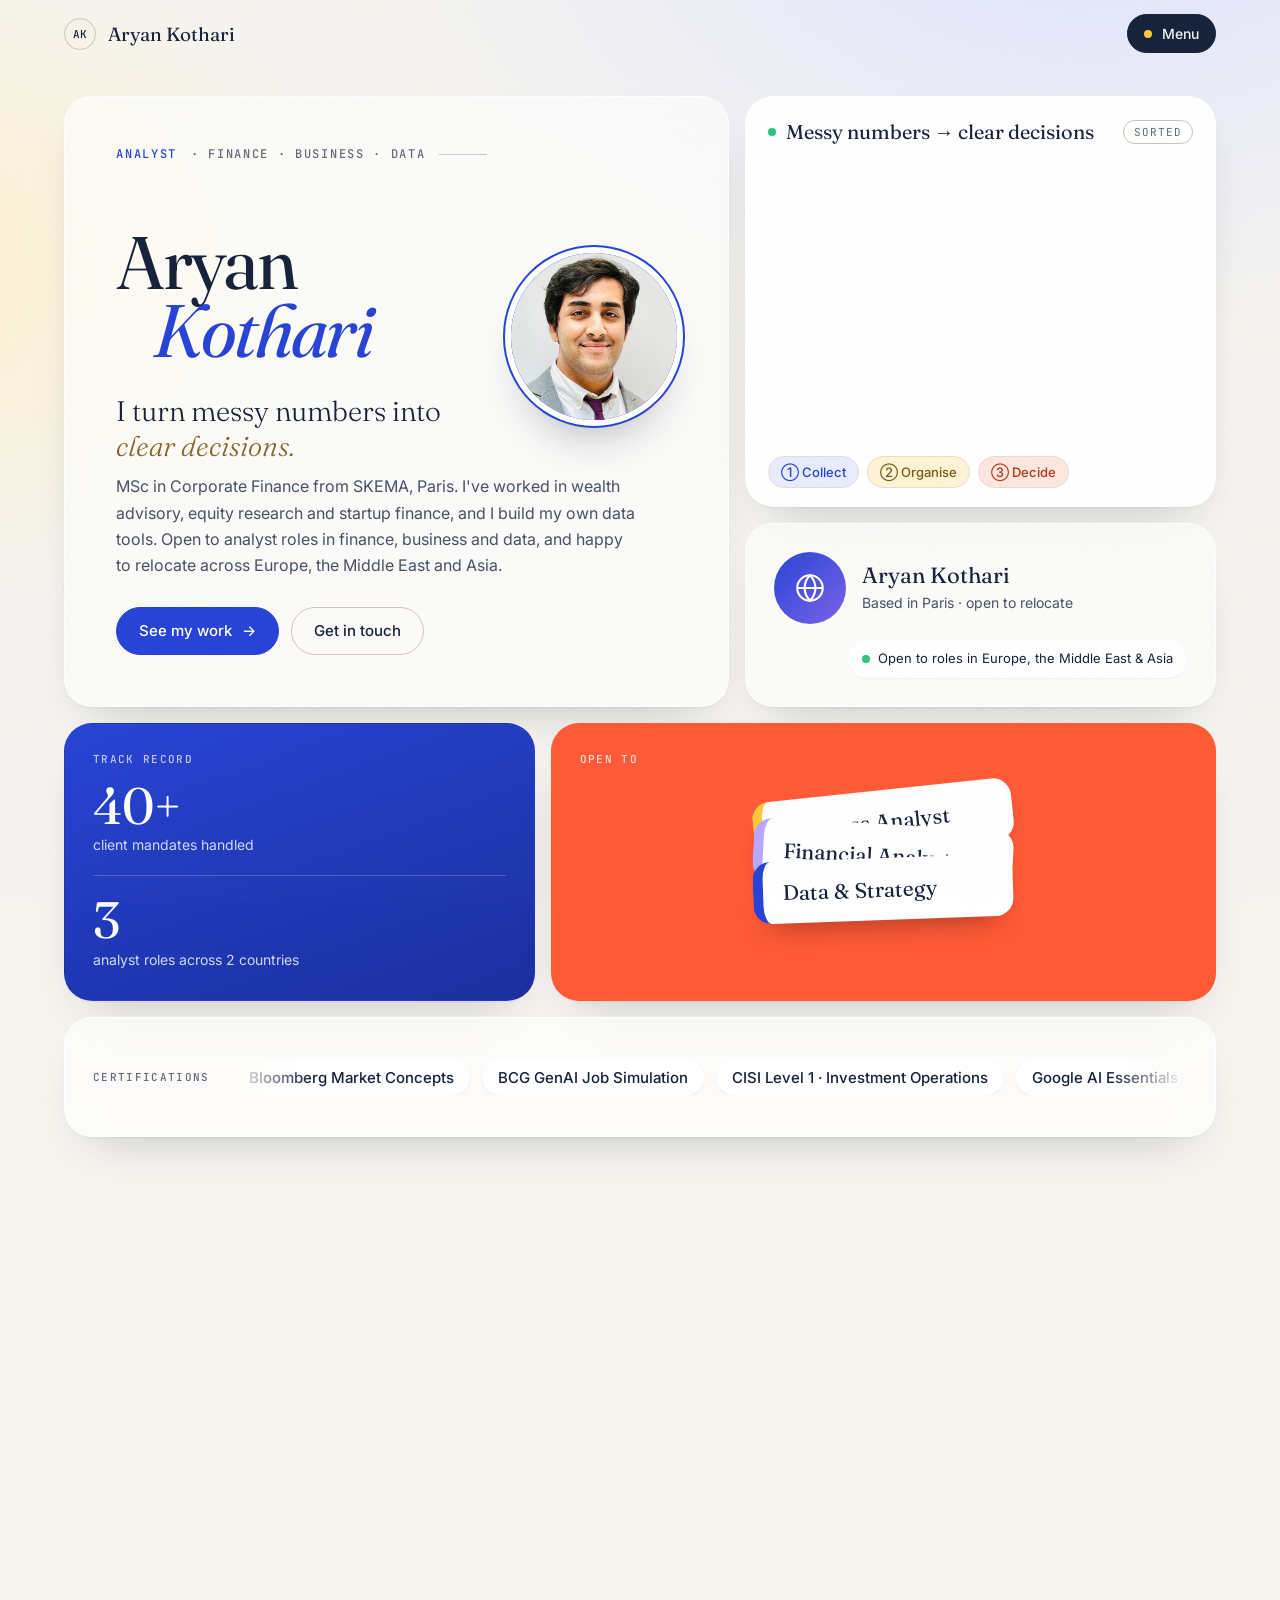
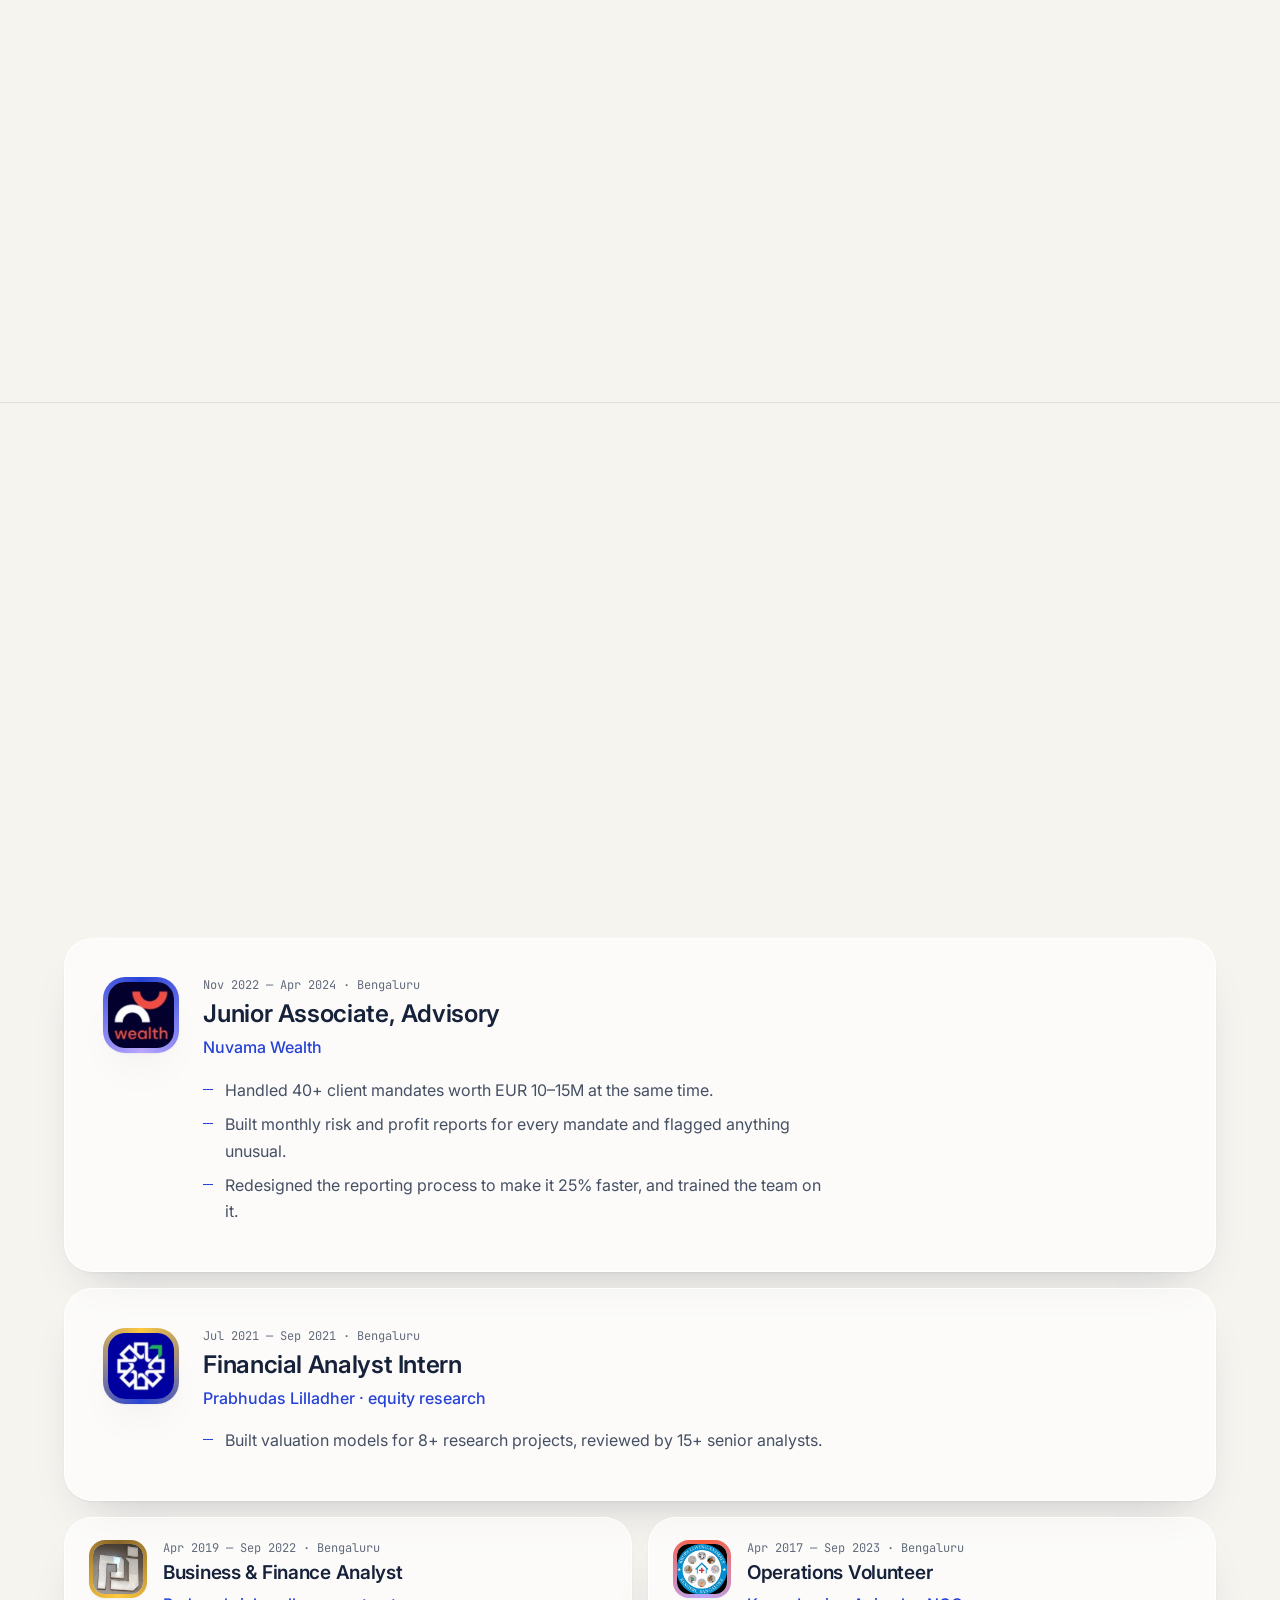
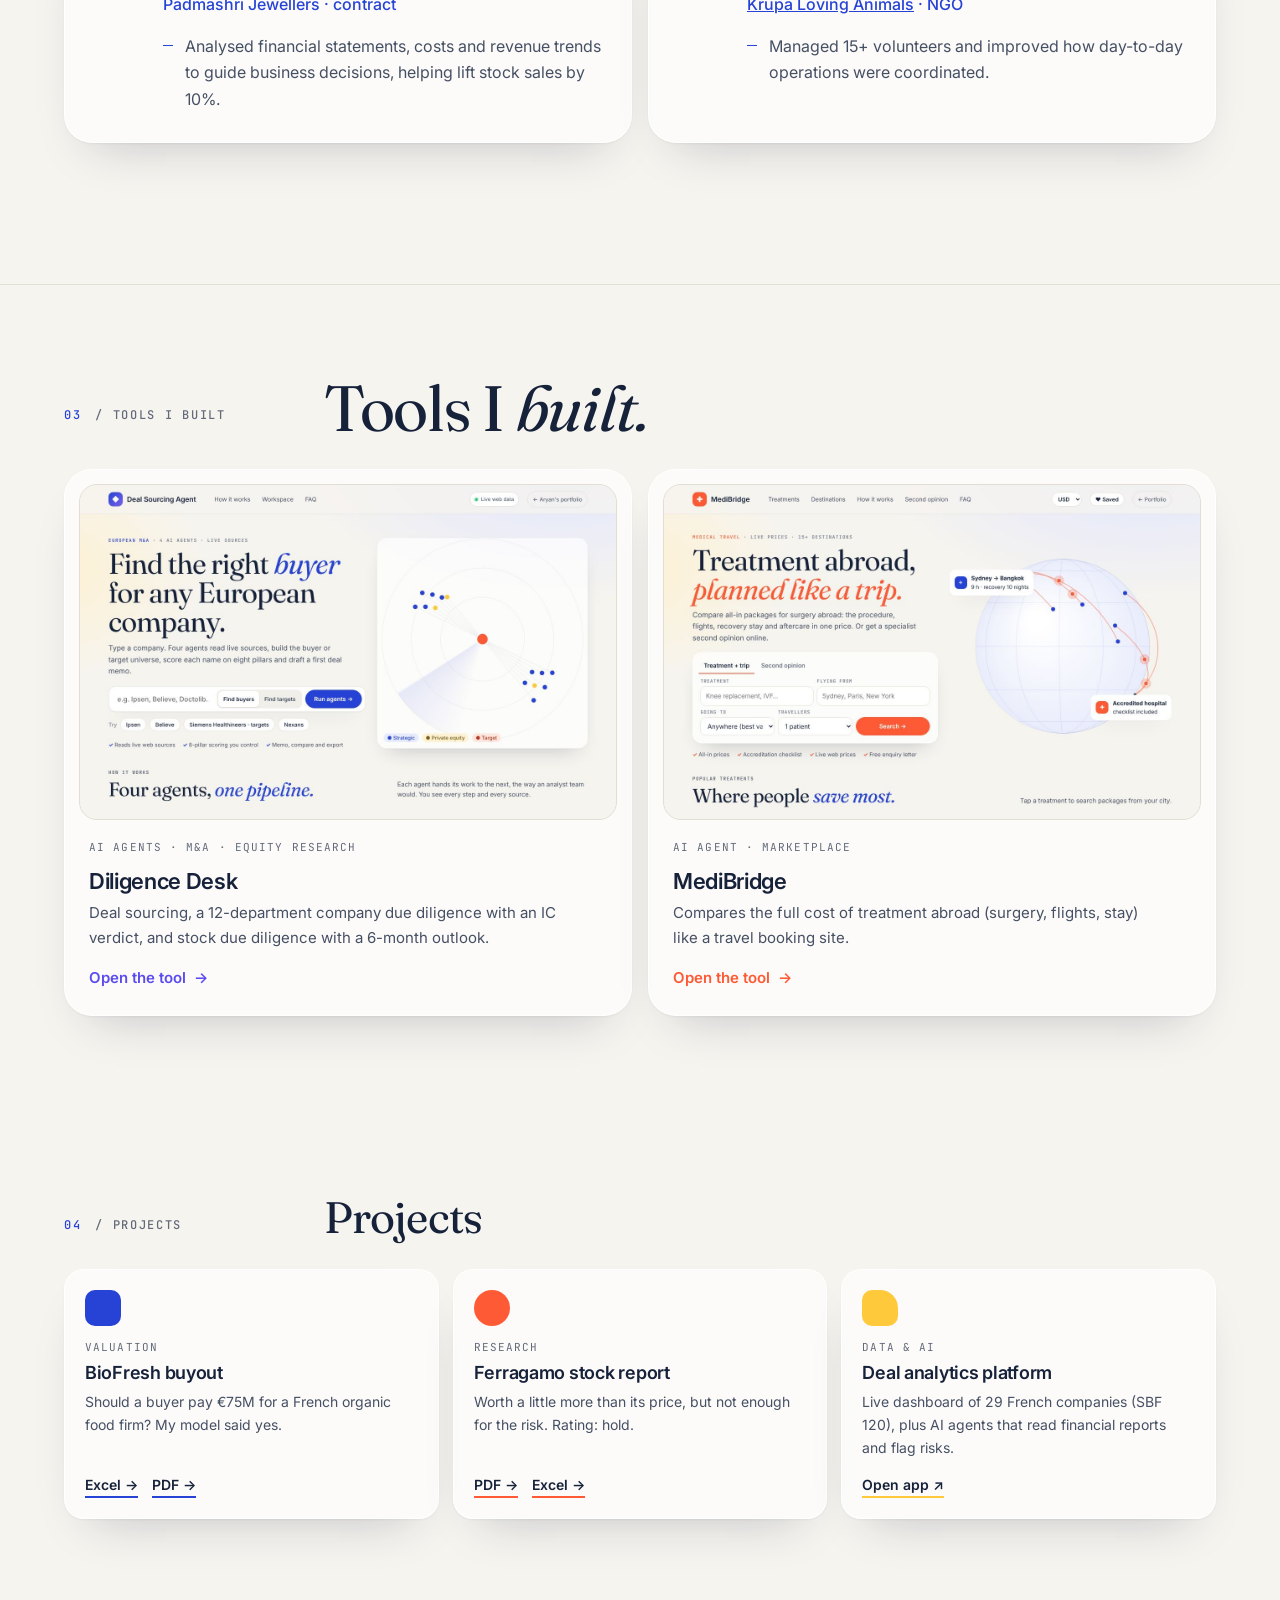
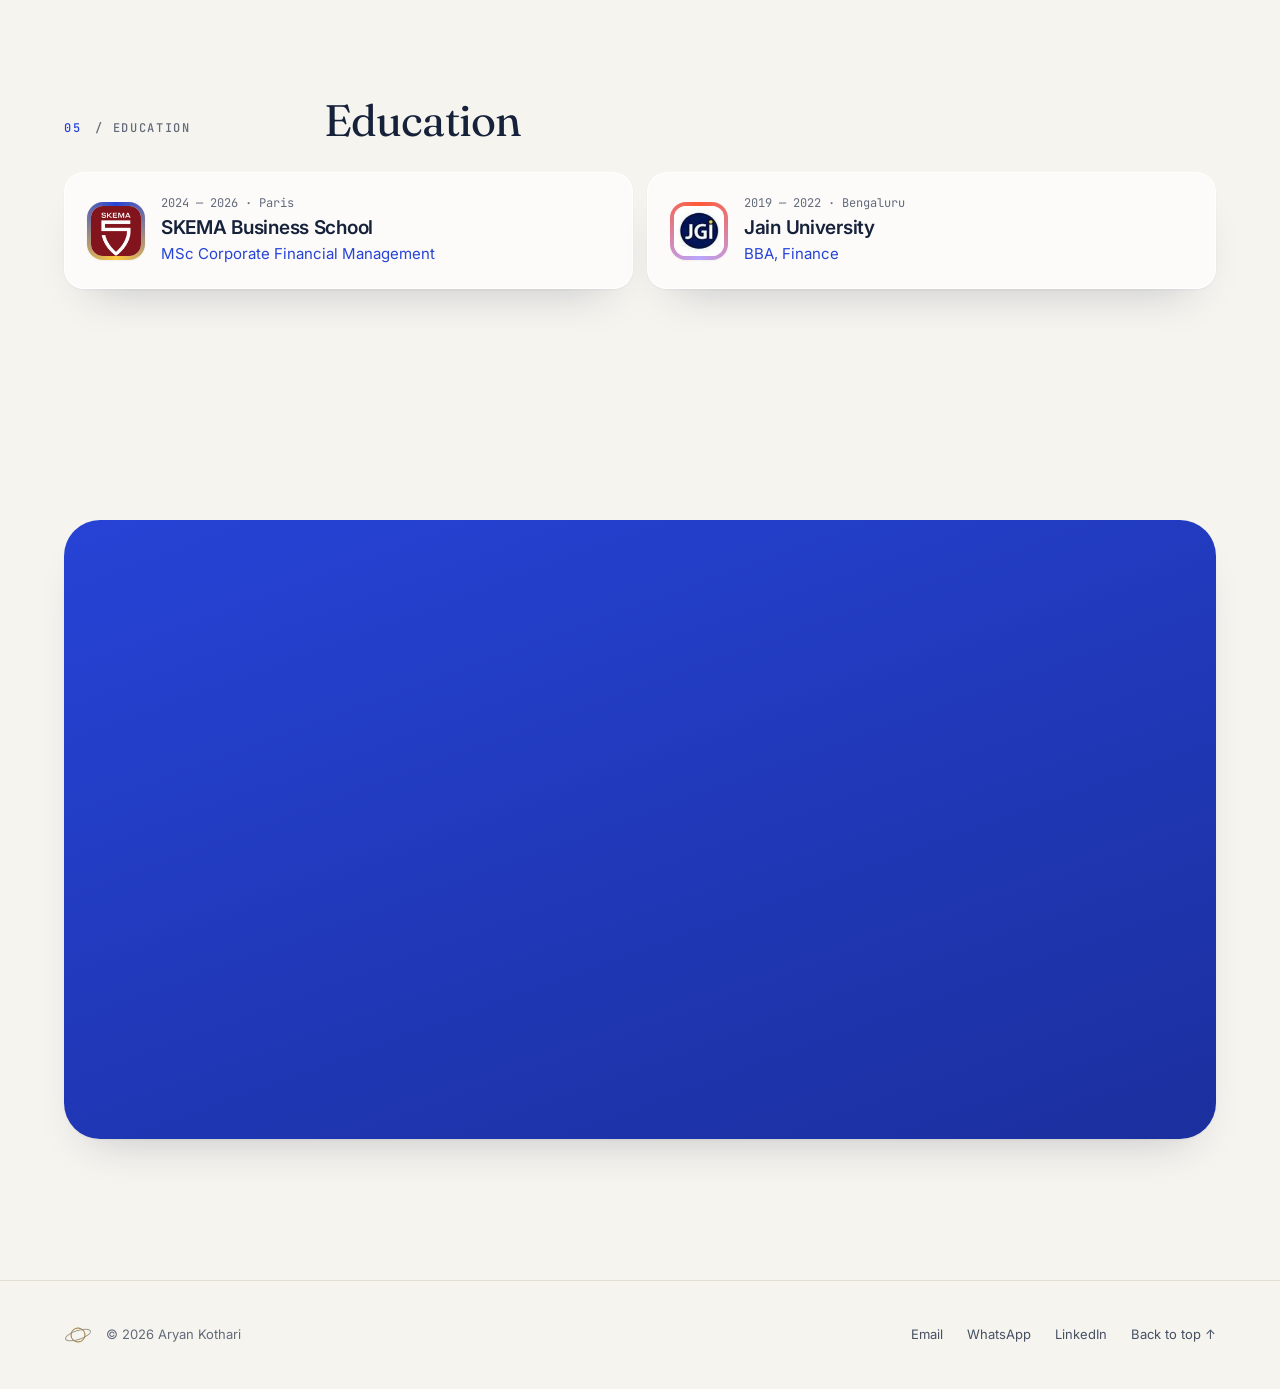
==== commit 3d372d9e: "Update index.html" ====
--- a/index.html
+++ b/index.html
@@ -192,12 +192,12 @@
       <h2 id="tools-title" class="rv">Tools I <em>built.</em></h2>
     </div>
     <div class="tools">
-      <a class="tool rv" href="deal-sourcing-agent.html" style="--c:#2643d6">
-        <div class="shot"><img src="assets/previews/deal.jpg" alt="Preview of the Deal Sourcing Agent: a company search panel with eight weighted scoring sliders" width="1280" height="800" loading="lazy"></div>
+      <a class="tool rv" href="deal-sourcing-agent.html" style="--c:#5b4cf0">
+        <div class="shot"><img src="assets/previews/deal.jpg" alt="Preview of Diligence Desk: a 3D deal network with deal sourcing, company and stock due-diligence desks" width="1280" height="800" loading="lazy"></div>
         <div class="tool-txt">
-          <p class="cat">AI agent · M&amp;A</p>
-          <h3>Deal Sourcing Agent</h3>
-          <p>Type a European company. It finds likely buyers or targets, scores them and drafts a deal memo.</p>
+          <p class="cat">AI agents · M&amp;A · Equity research</p>
+          <h3>Diligence Desk</h3>
+          <p>Deal sourcing, a 12-department company due diligence with an IC verdict, and stock due diligence with a 6-month outlook.</p>
           <span class="go">Open the tool <span class="arr" aria-hidden="true">→</span></span>
         </div>
       </a>
--- a/assets/site.css
+++ b/assets/site.css
@@ -0,0 +1,646 @@
+/* ============ Design tokens ============ */
+:root{
+  --ink:#f6f4ef; --ink-2:#ffffff; --ink-3:#efede6;
+  --rule:#e2ded4; --rule-2:#cbc6b9;
+  --ivory:#ecebe5; --ivory-2:#e3e1d9; --paper-ink:#16213a; --paper-mute:#5a6374; --paper-rule:#d3cfc4;
+  --text:#16213a; --text-2:#465064; --text-3:#636b7b;
+  --cobalt:#1f3d8a; --cobalt-soft:#1f3d8a; --amber:#86642a;
+  --display:"Fraunces",Georgia,serif; --sans:"Inter",system-ui,-apple-system,sans-serif; --mono:"JetBrains Mono",ui-monospace,monospace;
+  --s1:8px; --s2:16px; --s3:24px; --s4:40px; --s5:64px; --s6:clamp(88px,11vw,152px);
+  --gutter:clamp(20px,5vw,64px); --max:1280px;
+  --ease:cubic-bezier(.2,.7,.15,1); --fast:.2s; --med:.45s; --slow:.9s;
+  --header:68px;
+}
+*{box-sizing:border-box}
+html{scroll-padding-top:calc(var(--header) + 12px);-webkit-text-size-adjust:100%}
+@media (prefers-reduced-motion:no-preference){html{scroll-behavior:smooth}}
+body{margin:0;background:var(--ink);color:var(--text);font:16px/1.65 var(--sans);-webkit-font-smoothing:antialiased;text-rendering:optimizeLegibility}
+body::before{content:"";position:fixed;inset:0;pointer-events:none;z-index:90;opacity:.025;background-image:url("data:image/svg+xml;utf8,<svg xmlns='http://www.w3.org/2000/svg' width='180' height='180'><filter id='n'><feTurbulence type='fractalNoise' baseFrequency='.85' numOctaves='2' stitchTiles='stitch'/></filter><rect width='100%' height='100%' filter='url(%23n)'/></svg>")}
+img,svg,canvas{display:block}
+a{color:inherit}
+::selection{background:var(--cobalt);color:#fff}
+:focus-visible{outline:2px solid var(--cobalt-soft);outline-offset:3px;border-radius:3px}
+.paper :focus-visible{outline-color:var(--cobalt)}
+.skip{position:absolute;left:var(--s2);top:-80px;z-index:200;background:var(--ivory);color:var(--paper-ink);padding:10px 16px;border-radius:6px;font-weight:600}
+.skip:focus{top:var(--s2)}
+.wrap{max-width:var(--max);margin:0 auto;padding:0 var(--gutter)}
+.sr-only{position:absolute;width:1px;height:1px;overflow:hidden;clip:rect(0 0 0 0);white-space:nowrap}
+
+/* ============ Type ============ */
+h1,h2,h3{font-family:var(--display);font-weight:400;letter-spacing:-.02em;margin:0}
+h2{font-size:clamp(36px,5vw,64px);line-height:1.04}
+h2 em,h1 em{font-style:italic}
+.label{display:flex;align-items:center;gap:14px;font:500 12px/1 var(--mono);letter-spacing:.14em;text-transform:uppercase;color:var(--text-3);margin:0}
+.label b{color:var(--cobalt-soft);font-weight:500}
+.paper .label{color:var(--paper-mute)} .paper .label b{color:var(--cobalt)}
+.label::after{content:"";height:1px;flex:0 0 48px;background:currentColor;opacity:.35}
+
+/* ============ Header ============ */
+.site-header{position:fixed;inset:0 0 auto;z-index:60;height:var(--header);border-bottom:1px solid transparent;transition:background var(--med),border-color var(--med),backdrop-filter var(--med)}
+.site-header.solid{background:rgba(246,244,239,.88);backdrop-filter:blur(12px);-webkit-backdrop-filter:blur(12px);border-color:var(--rule)}
+.site-header .wrap{height:100%;display:flex;align-items:center;justify-content:space-between;gap:var(--s3)}
+.mark{display:flex;align-items:center;gap:12px;text-decoration:none;font:400 19px var(--display);white-space:nowrap}
+.mark i{font-style:normal;width:32px;height:32px;display:grid;place-items:center;border:1px solid var(--rule-2);border-radius:50%;font:500 11px var(--mono);letter-spacing:.04em;color:var(--text)}
+.nav-right{display:flex;align-items:center;gap:var(--s2)}
+#nav{display:flex;align-items:center;gap:2px}
+#nav a{text-decoration:none;font-size:14px;color:var(--text-2);padding:8px 13px;border-radius:99px;position:relative;transition:color var(--fast)}
+#nav a:hover{color:var(--text)}
+#nav a[aria-current]{color:var(--text)}
+#nav a[aria-current]::after{content:"";position:absolute;left:50%;bottom:2px;width:4px;height:4px;margin-left:-2px;border-radius:50%;background:var(--cobalt)}
+.status{display:inline-flex;align-items:center;gap:8px;font:12px var(--sans);color:var(--text-2);border:1px solid var(--rule-2);border-radius:99px;padding:6px 12px;white-space:nowrap}
+.status::before{content:"";width:6px;height:6px;border-radius:50%;background:var(--cobalt);box-shadow:0 0 0 3px rgba(31,61,138,.15)}
+.menu-btn{display:none;min-width:84px;background:transparent;color:var(--text);border:1px solid var(--rule-2);border-radius:99px;padding:10px 16px;font:500 14px var(--sans);cursor:pointer}
+@media (max-width:1060px){.status{display:none}}
+@media (max-width:860px){
+  .menu-btn{display:block}
+  #nav{position:fixed;top:var(--header);left:0;right:0;flex-direction:column;align-items:stretch;gap:0;background:var(--ink);border-bottom:1px solid var(--rule);padding:var(--s1) var(--gutter) var(--s4);visibility:hidden;opacity:0;transform:translateY(-6px);transition:opacity var(--fast),transform var(--fast),visibility 0s linear var(--fast)}
+  #nav.open{visibility:visible;opacity:1;transform:none;transition:opacity var(--fast),transform var(--fast)}
+  #nav a{font:400 26px var(--display);color:var(--text);padding:16px 0;border-bottom:1px solid var(--rule);border-radius:0}
+  #nav a[aria-current]::after{left:auto;right:0;top:50%;bottom:auto;margin:-3px 0 0;width:6px;height:6px}
+}
+
+/* ============ Buttons ============ */
+.btn{display:inline-flex;align-items:center;justify-content:center;gap:10px;min-height:48px;padding:0 22px;border-radius:99px;border:1px solid var(--rule-2);font:500 15px var(--sans);text-decoration:none;color:var(--text);background:transparent;transition:background var(--fast),border-color var(--fast),color var(--fast),transform var(--fast)}
+.btn:hover{border-color:var(--text-2)}
+.btn:active{transform:translateY(1px)}
+.btn.primary{background:var(--cobalt);border-color:var(--cobalt);color:#fff}
+.btn.primary:hover{background:#172f6c;border-color:#172f6c}
+.btn .arr{transition:transform var(--fast) var(--ease)}
+.btn:hover .arr{transform:translateX(3px)}
+
+/* ============ Hero ============ */
+.hero{position:relative;min-height:100svh;display:flex;align-items:center;padding:calc(var(--header) + var(--s4)) 0 var(--s5);overflow:hidden}
+.hero::before{content:"";position:absolute;inset:0;pointer-events:none;background-image:linear-gradient(var(--rule) 1px,transparent 1px),linear-gradient(90deg,var(--rule) 1px,transparent 1px);background-size:80px 80px;opacity:.22;-webkit-mask-image:radial-gradient(ellipse 60% 70% at 70% 50%,#000,transparent 75%);mask-image:radial-gradient(ellipse 60% 70% at 70% 50%,#000,transparent 75%)}
+.hero .wrap{position:relative;width:100%;display:grid;grid-template-columns:minmax(0,1.05fr) minmax(0,1fr);gap:var(--s4);align-items:center}
+.hero-copy{position:relative;z-index:2;max-width:620px}
+.hero .label{margin-bottom:var(--s4)}
+@media (max-width:560px){.hero .label{font-size:11px;letter-spacing:.1em;gap:8px}.hero .label::after{display:none}}
+h1{font-size:clamp(60px,8.6vw,132px);line-height:.92;letter-spacing:-.035em}
+h1 .l2{display:block;padding-left:.55em;color:var(--cobalt)}
+h1 em{color:var(--cobalt)}
+.hero-sub{font:300 clamp(22px,2.2vw,30px)/1.25 var(--display);margin:var(--s4) 0 var(--s2);color:var(--text)}
+.hero-sub em{color:var(--cobalt-soft)}
+.hero-intro{color:var(--text-2);max-width:52ch;margin:0}
+.hero .btns{display:flex;flex-wrap:wrap;gap:12px;margin-top:var(--s4)}
+.hero-meta{margin-top:var(--s4);padding-top:var(--s2);border-top:1px solid var(--rule);font:12px/1.5 var(--mono);color:var(--text-3);letter-spacing:.04em;display:flex;gap:var(--s3);flex-wrap:wrap}
+
+/* 3D stage: reserved size = no layout shift */
+.stage{position:relative;aspect-ratio:1/1;width:100%;max-width:640px;justify-self:end}
+.stage canvas{position:absolute;inset:0;width:100%;height:100%;opacity:0;transition:opacity 1.2s var(--ease)}
+.stage.live canvas{opacity:1}
+.stage .fallback{position:absolute;inset:0;transition:opacity 1s var(--ease)}
+.stage.live .fallback{opacity:0}
+.stage figcaption{position:absolute;left:0;bottom:2%;font:11px var(--mono);letter-spacing:.12em;text-transform:uppercase;color:var(--text-3)}
+@media (max-width:960px){
+  .hero{align-items:flex-start;min-height:auto}
+  .hero .wrap{grid-template-columns:1fr;gap:var(--s3)}
+  .stage{order:-1;max-width:420px;justify-self:center;margin:-8px 0 -40px}
+  .stage figcaption{display:none}
+  h1 .l2{padding-left:.4em}
+}
+@media (max-width:560px){.stage{max-width:300px;margin:-16px auto -36px}}
+
+/* entrance: one short coordinated sequence */
+.motion .enter{animation:enter .9s var(--ease) both}
+.motion .enter.e2{animation-delay:.08s}.motion .enter.e3{animation-delay:.16s}.motion .enter.e4{animation-delay:.24s}
+.motion .stage{animation:fade 1.4s var(--ease) .1s both}
+@keyframes enter{from{opacity:0;transform:translateY(16px)}}
+@keyframes fade{from{opacity:0;transform:scale(.97)}}
+
+/* reveals */
+.motion .rv{opacity:0;transform:translateY(14px);transition:opacity .7s var(--ease),transform .7s var(--ease)}
+.motion .rv.in{opacity:1;transform:none}
+
+/* ============ Sections ============ */
+section{padding:var(--s6) 0}
+.paper{background:var(--ivory);color:var(--paper-ink);border-block:1px solid var(--rule)}
+.paper .role li{color:var(--text-2)}
+.head{display:grid;grid-template-columns:220px minmax(0,1fr);gap:var(--s4);margin-bottom:var(--s5)}
+@media (max-width:860px){.head{grid-template-columns:1fr;gap:var(--s3);margin-bottom:var(--s4)}}
+
+/* About */
+.statement{font:300 clamp(28px,3.4vw,46px)/1.2 var(--display);letter-spacing:-.015em;max-width:24ch;margin:0}
+.statement em{color:var(--cobalt-soft)}
+.about-body{display:grid;grid-template-columns:220px minmax(0,1fr);gap:var(--s4)}
+.about-body p{color:var(--text-2);max-width:62ch;margin:0;font-size:17px}
+@media (max-width:860px){.about-body{grid-template-columns:1fr}.about-body>span{display:none}}
+.focus{display:grid;grid-template-columns:repeat(3,1fr);margin-top:var(--s5);border-top:1px solid var(--rule)}
+.focus div{padding:var(--s3) var(--s3) 0 0}
+.focus div+div{padding-left:var(--s3);border-left:1px solid var(--rule)}
+.focus small{font:12px var(--mono);color:var(--cobalt-soft)}
+.focus h3{font-size:26px;margin:10px 0 8px}
+.focus p{color:var(--text-2);margin:0;font-size:15px}
+@media (max-width:760px){.focus{grid-template-columns:1fr}.focus div,.focus div+div{padding:var(--s3) 0;border-left:0;border-bottom:1px solid var(--rule)}}
+
+/* Experience (paper) */
+.roles{border-top:1px solid var(--paper-rule)}
+.role{position:relative;display:grid;grid-template-columns:220px minmax(0,1fr);gap:var(--s4);padding:var(--s4) 0;border-bottom:1px solid var(--paper-rule)}
+.role::before{content:"";position:absolute;left:0;top:-1px;height:1px;width:0;background:var(--cobalt);transition:width var(--slow) var(--ease)}
+.role:hover::before,.role:focus-within::before{width:100%}
+.role .when{font:13px/1.5 var(--mono);color:var(--paper-mute)}
+.role .when span{display:block;margin-top:6px;color:var(--paper-ink)}
+.role h3{font-size:clamp(26px,2.6vw,36px);line-height:1.1}
+.role .org{margin:6px 0 var(--s2);color:var(--cobalt);font-weight:500}
+.role ul{margin:0;padding:0;list-style:none;max-width:68ch}
+.role li{position:relative;padding-left:22px;margin:8px 0;color:var(--text-2)}
+.role li::before{content:"";position:absolute;left:0;top:.75em;width:10px;height:1px;background:var(--cobalt)}
+@media (max-width:760px){.role{grid-template-columns:1fr;gap:var(--s2)}}
+
+/* Selected work */
+.works{display:grid;grid-template-columns:repeat(2,minmax(0,1fr));gap:var(--s3)}
+@media (max-width:760px){.works{grid-template-columns:1fr}}
+.work{position:relative;display:flex;flex-direction:column;border:1px solid var(--rule);border-radius:14px;background:var(--ink-2);box-shadow:0 1px 2px rgba(20,33,61,.04),0 12px 32px -18px rgba(20,33,61,.18);overflow:hidden;transition:border-color var(--med),transform var(--med) var(--ease)}
+.work:hover,.work:focus-within{border-color:var(--rule-2);transform:translateY(-3px)}
+.work .art{position:relative;height:200px;border-bottom:1px solid var(--rule);background:var(--ink-3);overflow:hidden}
+.work .art svg{position:absolute;inset:0;width:100%;height:100%;transition:transform var(--slow) var(--ease)}
+.work:hover .art svg{transform:scale(1.035)}
+.work .body{display:flex;flex-direction:column;gap:12px;padding:var(--s3);flex:1}
+.work .cat{display:flex;gap:10px;flex-wrap:wrap;align-items:center;font:12px var(--mono);letter-spacing:.06em;text-transform:uppercase;color:var(--text-3)}
+.work .ph{color:var(--amber);border:1px dashed rgba(154,116,50,.55);border-radius:99px;padding:2px 9px;text-transform:none;letter-spacing:0}
+.work h3{font-size:clamp(26px,2.4vw,32px);line-height:1.1}
+.work p{color:var(--text-2);margin:0}
+.work .meta{font-size:13px;color:var(--text-3)}
+.work .links{display:flex;flex-wrap:wrap;gap:6px 22px;margin-top:auto;padding-top:var(--s1)}
+.work .links a{display:inline-flex;align-items:center;gap:8px;min-height:40px;text-decoration:none;font-weight:500;font-size:15px;border-bottom:1px solid transparent;transition:border-color var(--fast),color var(--fast)}
+.work .links a:hover{color:var(--cobalt-soft);border-color:var(--cobalt)}
+.work .links a .arr{color:var(--cobalt-soft);transition:transform var(--fast) var(--ease)}
+.work .links a:hover .arr{transform:translateX(3px)}
+.also{margin-top:var(--s4);padding-top:var(--s3);border-top:1px solid var(--rule);display:flex;gap:var(--s2) var(--s4);flex-wrap:wrap;align-items:baseline;color:var(--text-2);font-size:15px}
+.also a{text-decoration:none;border-bottom:1px solid var(--rule-2)}
+.also a:hover{border-color:var(--cobalt)}
+
+/* Skills (paper) */
+.skillgrid{display:grid;grid-template-columns:repeat(3,minmax(0,1fr));border-top:1px solid var(--cobalt)}
+.skillgrid>div{padding:var(--s3) var(--s3) 0 0}
+.skillgrid>div+div{padding-left:var(--s3);border-left:1px solid var(--paper-rule)}
+.skillgrid h3{font-size:24px;margin-bottom:var(--s2)}
+.skillgrid ul{list-style:none;margin:0;padding:0}
+.skillgrid li{padding:10px 0;border-bottom:1px solid var(--paper-rule);font-size:16px}
+.skillgrid li.core{font-weight:600;color:var(--cobalt-soft)}
+.skillgrid li.sup{color:var(--paper-mute)}
+.skillnote{margin-top:var(--s3);font-size:13px;color:var(--paper-mute)}
+@media (max-width:860px){.skillgrid{grid-template-columns:1fr}.skillgrid>div,.skillgrid>div+div{padding:var(--s3) 0;border-left:0}}
+
+/* Education */
+.schools{border-top:1px solid var(--rule)}
+.school{display:grid;grid-template-columns:220px minmax(0,1fr);gap:var(--s4);padding:var(--s4) 0;border-bottom:1px solid var(--rule)}
+.school .when{font:13px var(--mono);color:var(--text-3)}
+.school h3{font-size:clamp(28px,3vw,40px);line-height:1.1}
+.school .deg{color:var(--cobalt-soft);margin:6px 0 12px}
+.school p{color:var(--text-2);margin:0;max-width:62ch}
+@media (max-width:760px){.school{grid-template-columns:1fr;gap:var(--s1)}}
+
+/* Contact */
+.contact{text-align:left}
+.contact h2{font-size:clamp(48px,8vw,112px);line-height:.98;max-width:12ch}
+.contact h2 em{color:var(--cobalt-soft)}
+.contact p{color:var(--text-2);max-width:52ch;margin:var(--s3) 0 0;font-size:17px}
+.mail{display:inline-flex;align-items:center;gap:14px;margin-top:var(--s5);font:300 clamp(24px,3.6vw,48px) var(--display);text-decoration:none;border-bottom:1px solid var(--rule-2);padding-bottom:8px;max-width:100%;overflow-wrap:anywhere;transition:border-color var(--med),color var(--med)}
+.mail:hover{border-color:var(--cobalt);color:var(--cobalt-soft)}
+.contact .row{display:flex;flex-wrap:wrap;gap:12px;align-items:center;margin-top:var(--s4)}
+.contact .loc{font:12px var(--mono);letter-spacing:.1em;text-transform:uppercase;color:var(--text-3);margin-left:auto}
+@media (max-width:640px){.contact .loc{margin-left:0;width:100%}}
+
+/* Footer */
+footer{border-top:1px solid var(--rule);padding:var(--s4) 0}
+footer .wrap{display:flex;align-items:center;justify-content:space-between;gap:var(--s3);flex-wrap:wrap;font-size:13px;color:var(--text-3)}
+footer .wrap>div{display:flex;align-items:center;gap:14px}
+footer a{text-decoration:none;color:var(--text-2)}footer a:hover{color:var(--text)}
+footer nav{display:flex;gap:var(--s3)}
+.orbit-mark{width:28px;height:28px}
+
+@media (prefers-reduced-motion:reduce){*,*::before,*::after{animation:none!important;transition:none!important}}
+.head .label::after{display:none}.head .label{white-space:nowrap;padding-top:14px}
+
+.hero::after{content:"";position:absolute;inset:0;pointer-events:none;background:radial-gradient(ellipse 45% 55% at 72% 50%,rgba(29,58,138,.07),transparent 70%)}
+
+.hero-sub em,.statement em,.contact h2 em{color:var(--amber)}
+.label b{color:var(--cobalt)}
+
+/* ================= Flat colour system (inspired by LM Chabot) ================= */
+:root{--cobalt:#2643d6;--cobalt-soft:#2643d6;--tomato:#ff5a36;--sun:#ffc93c;--lilac:#b9a7ff}
+
+/* full-screen menu on every size */
+.menu-btn{display:inline-flex!important;align-items:center;gap:10px;background:var(--text);color:var(--ink);border-color:var(--text);position:relative;z-index:70}
+.menu-btn::before{content:"";width:8px;height:8px;border-radius:50%;background:var(--sun)}
+.menu-btn[aria-expanded="true"]{background:var(--ink);color:var(--text)}
+#nav{position:fixed!important;inset:0!important;top:0!important;z-index:65;display:block!important;background:var(--ink);padding:calc(var(--header) + 24px) 0 40px!important;border:0!important;visibility:hidden;opacity:0;transform:none!important;clip-path:circle(0 at calc(100% - 60px) 34px);transition:clip-path .7s var(--ease),opacity .2s,visibility 0s linear .7s!important;overflow:auto}
+#nav.open{visibility:visible;opacity:1;clip-path:circle(150% at calc(100% - 60px) 34px);transition:clip-path .8s var(--ease),opacity .2s!important}
+.site-header .wrap{position:relative;z-index:70}
+.navgrid{display:grid;grid-template-columns:minmax(0,1.5fr) minmax(0,1fr);gap:40px;align-items:center;min-height:100%}
+.navlinks{display:flex;flex-direction:column}
+#nav .navlinks a{display:flex;align-items:baseline;gap:18px;font:400 clamp(44px,8vw,104px)/1.02 var(--display)!important;letter-spacing:-.03em;color:var(--text)!important;padding:6px 0!important;border:0!important;border-radius:0;background:none!important;text-decoration:none;transition:color .25s,transform .4s var(--ease)!important}
+#nav .navlinks a small{font:12px var(--mono);letter-spacing:.1em;color:var(--text-3)}
+#nav .navlinks a:hover,#nav .navlinks a:focus-visible{color:var(--h)!important;transform:translateX(14px);font-style:italic}
+#nav .navlinks a::after{display:none!important}
+.navside{position:relative;aspect-ratio:1;max-width:380px;justify-self:end;width:100%}
+.navside span{position:absolute;display:block}
+.navside .g1{inset:0 30% 30% 0;border-radius:50%;background:var(--cobalt)}
+.navside .g2{right:0;bottom:0;width:55%;height:55%;background:var(--sun)}
+.navside .g3{right:10%;top:8%;width:0;height:0;border-left:60px solid transparent;border-right:60px solid transparent;border-bottom:104px solid var(--tomato)}
+@media(max-width:760px){.navgrid{grid-template-columns:1fr}.navside{display:none}}
+body.menu-open{overflow:hidden}
+
+/* filters */
+.filters{display:flex;gap:8px;flex-wrap:wrap;margin:-24px 0 40px}
+.filters button{font:500 14px var(--sans);color:var(--text);background:transparent;border:1px solid var(--rule-2);border-radius:99px;padding:10px 18px;cursor:pointer;transition:background .2s,color .2s,border-color .2s}
+.filters button sup{font-size:10px;margin-left:2px}
+.filters button:hover{border-color:var(--text)}
+.filters button[aria-pressed="true"]{background:var(--text);color:var(--ink);border-color:var(--text)}
+
+/* stacked full-width entries */
+.work-sec{padding-bottom:var(--s5)}
+.stack{list-style:none;margin:0;padding:0;border-top:1px solid var(--rule)}
+.entry{position:relative;border-bottom:1px solid var(--rule);overflow:hidden}
+.entry[hidden]{display:none}
+.block{position:relative;height:clamp(260px,38vw,520px);background:var(--c);overflow:hidden}
+.block .g{position:absolute;display:block;transition:transform 1.1s var(--ease)}
+.block .circle{width:42%;aspect-ratio:1;border-radius:50%;background:var(--c2);right:8%;top:50%;translate:0 -50%}
+.block .bar{left:8%;height:12%;background:#fff;border-radius:2px}
+.block .b1{top:24%;width:30%}.block .b2{top:44%;width:22%;opacity:.8}.block .b3{top:64%;width:14%;opacity:.6}
+.block .half{width:46%;aspect-ratio:2/1;border-radius:999px 999px 0 0;background:var(--c2);left:10%;bottom:0}
+.block .dot{width:14%;aspect-ratio:1;border-radius:50%;background:#fff;right:16%;top:18%}
+.block .line{height:3px;width:60%;background:var(--c2);right:0;top:58%;rotate:-12deg}
+.block .sq{width:18%;aspect-ratio:1;background:var(--c2)}
+.block .s1{left:10%;top:16%}.block .s2{left:30%;top:36%;background:#fff}.block .s3{left:50%;top:56%}.block .s4{left:70%;top:20%;border-radius:50%;background:var(--tomato)}
+.block .ring{aspect-ratio:1;border-radius:50%;border:clamp(14px,2vw,28px) solid #fff}
+.block .r1{width:36%;left:8%;top:12%}.block .r2{width:22%;left:30%;top:40%;border-color:var(--c2)}
+.block .tri{right:12%;top:20%;width:0;height:0;border-left:clamp(50px,8vw,120px) solid transparent;border-right:clamp(50px,8vw,120px) solid transparent;border-bottom:clamp(86px,14vw,208px) solid var(--text)}
+.entry:hover .circle,.entry:focus-within .circle{transform:translateX(-8%) scale(1.06)}
+.entry:hover .bar,.entry:focus-within .bar{transform:scaleX(1.25);transform-origin:left}
+.entry:hover .half{transform:translateY(-8%)}
+.entry:hover .sq{transform:rotate(12deg)}
+.entry:hover .ring{transform:scale(1.08)}
+.entry:hover .tri{transform:translateY(-6%) rotate(-6deg)}
+.marquee{position:absolute;left:0;right:0;top:calc(clamp(260px,38vw,520px) - .62em);font:400 clamp(64px,11vw,168px)/1 var(--display);font-style:italic;letter-spacing:-.04em;color:var(--text);white-space:nowrap;pointer-events:none;mix-blend-mode:multiply}
+.marquee>div{display:inline-flex;gap:.5em;animation:mq 38s linear infinite;animation-play-state:paused}
+.entry:hover .marquee>div,.entry:focus-within .marquee>div{animation-play-state:running}
+.marquee span{display:inline-block}
+@keyframes mq{to{transform:translateX(-50%)}}
+.info{display:grid;grid-template-columns:minmax(0,1fr) minmax(0,1fr) auto;gap:var(--s4);align-items:end;padding-top:clamp(70px,8vw,120px)!important;padding-bottom:var(--s4)!important}
+.info .cat{font:12px var(--mono);letter-spacing:.08em;text-transform:uppercase;color:var(--text-3);margin:0 0 10px}
+.info .ph{color:var(--amber);border:1px dashed currentColor;border-radius:99px;padding:2px 9px;text-transform:none;margin-left:6px}
+.info h3{font-size:clamp(28px,3vw,40px);line-height:1.08}
+.info>p{color:var(--text-2);margin:0;max-width:52ch}
+.info .links{display:flex;flex-direction:column;gap:6px;align-items:flex-start}
+.info .links a{display:inline-flex;gap:8px;align-items:center;min-height:40px;font-weight:600;text-decoration:none;border-bottom:2px solid var(--c);white-space:nowrap}
+.info .links a .arr{transition:transform .2s var(--ease)}
+.info .links a:hover .arr{transform:translateX(4px)}
+@media(max-width:900px){.info{grid-template-columns:1fr;gap:var(--s2)}.info .links{flex-direction:row;flex-wrap:wrap;gap:6px 20px}}
+
+/* flat colour accents through the rest of the page */
+.btn.primary{background:var(--cobalt);border-color:var(--cobalt)}
+.btn.primary:hover{background:var(--text);border-color:var(--text)}
+.focus small{display:inline-block;width:26px;height:26px;border-radius:50%;line-height:26px;text-align:center;color:var(--text)!important}
+.focus div:nth-child(1) small{background:var(--sun)}.focus div:nth-child(2) small{background:var(--tomato);color:#fff!important}.focus div:nth-child(3) small{background:var(--lilac)}
+.role::before{background:var(--tomato)!important;height:3px!important}
+.paper{background:#eae6dc}
+#skills{background:var(--sun)}
+#skills .skillgrid{border-top-color:var(--text)}
+#skills .skillgrid li{border-bottom-color:rgba(22,33,58,.2)}
+#skills .skillgrid>div+div{border-left-color:rgba(22,33,58,.2)}
+#skills .label,#skills .skillnote,#skills .sup{color:#5a4a12}
+.contact h2 em{color:#d63d1c!important}
+.mail{border-bottom:3px solid var(--sun)}
+@media (prefers-reduced-motion:reduce){.marquee>div{animation:none}#nav{transition:none!important}}
+
+/* ================= Kinetic layer (Jitter-style motion, built in CSS/JS) ================= */
+/* 1. gradient background loop behind the hero */
+.hero{isolation:isolate}
+.hero .gloop{position:absolute;inset:-20%;z-index:-1;filter:blur(70px);opacity:.55;pointer-events:none}
+.hero .gloop i{position:absolute;width:42vmax;height:42vmax;border-radius:50%;mix-blend-mode:multiply}
+.hero .gloop i:nth-child(1){background:#b9a7ff;left:40%;top:5%;animation:drift1 18s ease-in-out infinite alternate}
+.hero .gloop i:nth-child(2){background:#ffc93c;left:62%;top:38%;animation:drift2 22s ease-in-out infinite alternate}
+.hero .gloop i:nth-child(3){background:#8fb0ff;left:20%;top:45%;animation:drift3 26s ease-in-out infinite alternate}
+@keyframes drift1{to{transform:translate(-12vmax,10vmax) scale(1.15)}}
+@keyframes drift2{to{transform:translate(-18vmax,-8vmax) scale(.9)}}
+@keyframes drift3{to{transform:translate(14vmax,-12vmax) scale(1.1)}}
+
+/* 2. "snappy text stretch" on the name */
+.kin .ch{display:inline-block;transform-origin:50% 100%;will-change:transform}
+.motion .kin .ch{animation:stretchIn .9s cubic-bezier(.2,1.6,.3,1) both;animation-delay:calc(var(--i)*40ms + .15s)}
+@keyframes stretchIn{0%{transform:scaleY(0) scaleX(1.4);opacity:0}60%{transform:scaleY(1.25) scaleX(.9);opacity:1}100%{transform:none}}
+.kin .ch.pop{animation:snap .6s cubic-bezier(.2,1.6,.3,1)!important}
+@keyframes snap{40%{transform:scaleY(1.35) scaleX(.85)}100%{transform:none}}
+
+/* 3. "blurry text spin" for section headings */
+.motion h2.rv{opacity:0;filter:blur(14px);transform:rotate(-4deg) scale(.96) translateY(10px);transform-origin:0 100%;transition:opacity .8s var(--ease),filter .8s var(--ease),transform .9s var(--ease)}
+.motion h2.rv.in{opacity:1;filter:none;transform:none}
+
+/* 4. "split" buttons: label slides out, copy slides in */
+.btn{overflow:hidden}
+.btn .sp{position:relative;display:inline-block;overflow:hidden;vertical-align:top}
+.btn .sp>span{display:block;transition:transform .35s var(--ease)}
+.btn .sp>span+span{position:absolute;left:0;top:0;transform:translateY(105%)}
+.btn:hover .sp>span:first-child,.btn:focus-visible .sp>span:first-child{transform:translateY(-105%)}
+.btn:hover .sp>span+span,.btn:focus-visible .sp>span+span{transform:none}
+
+/* 5. orbit showreel band */
+.orbit{padding:var(--s5) 0;overflow:hidden;border-block:1px solid var(--rule)}
+.orbit .ring3d{position:relative;height:340px;perspective:1400px}
+.orbit .spin{position:absolute;left:50%;top:50%;transform-style:preserve-3d;animation:orbit 30s linear infinite}
+.orbit .spin:hover{animation-play-state:paused}
+.orbit .card{position:absolute;left:-120px;top:-80px;width:240px;height:160px;border-radius:16px;display:flex;flex-direction:column;justify-content:space-between;padding:18px;text-decoration:none;color:var(--text);backface-visibility:hidden;transform:rotateY(calc(var(--n)*60deg)) translateZ(380px);box-shadow:0 20px 40px -20px rgba(22,33,58,.35)}
+.orbit .card small{font:11px var(--mono);letter-spacing:.08em;text-transform:uppercase}
+.orbit .card b{font:400 28px/1.05 var(--display);letter-spacing:-.02em}
+@keyframes orbit{from{transform:rotateX(-4deg) rotateY(0)}to{transform:rotateX(-4deg) rotateY(-360deg)}}
+@media(max-width:640px){.orbit .card{width:180px;height:120px;left:-90px;top:-60px;transform:rotateY(calc(var(--n)*60deg)) translateZ(250px)}.orbit .card b{font-size:21px}}
+
+/* 6. Lottie slot: drop a Jitter Lottie export into assets/lottie/ */
+.lottie-slot:empty{display:none}
+.lottie-slot{max-width:520px;margin:var(--s4) auto 0}
+
+@media (prefers-reduced-motion:reduce){
+  .hero .gloop i,.orbit .spin{animation:none!important}
+  .motion h2.rv{filter:none;transform:none;opacity:1}
+}
+
+/* ================= Bento / Lottielab-style system ================= */
+:root{--radius:28px;--glass:rgba(255,255,255,.62);--glass-b:rgba(255,255,255,.9);--shadow:0 1px 2px rgba(22,33,58,.05),0 24px 48px -28px rgba(22,33,58,.28)}
+body{background:radial-gradient(1200px 700px at 85% -10%,#dfe4ff 0,transparent 60%),radial-gradient(900px 600px at -10% 30%,#fff1cf 0,transparent 55%),var(--ink);background-attachment:fixed}
+.hero.bento-hero{min-height:auto;display:block;padding:calc(var(--header) + 28px) 0 var(--s5)}
+.hero.bento-hero::before,.hero.bento-hero::after{display:none}
+.bento{display:grid;grid-template-columns:repeat(12,minmax(0,1fr));grid-auto-rows:minmax(120px,auto);gap:16px}
+.tile{position:relative;background:var(--glass);border:1px solid var(--glass-b);border-radius:var(--radius);box-shadow:var(--shadow);padding:28px;backdrop-filter:blur(16px);-webkit-backdrop-filter:blur(16px);overflow:hidden;transition:transform .5s var(--ease),box-shadow .5s var(--ease)}
+.tile:hover{transform:translateY(-4px);box-shadow:0 1px 2px rgba(22,33,58,.05),0 36px 60px -30px rgba(22,33,58,.35)}
+.tlabel{font:500 11px var(--mono);letter-spacing:.12em;text-transform:uppercase;color:var(--text-3);margin:0 0 14px}
+.t-name{grid-column:1/8;grid-row:1/4;padding:clamp(28px,4vw,52px);display:flex;flex-direction:column;justify-content:center}
+.t-name h1{font-size:clamp(56px,7.4vw,118px);margin-top:28px}
+.t-name h1 em{display:block;padding-left:.5em;color:var(--cobalt)}
+.t-name .hero-sub{margin:28px 0 10px}
+.t-name .btns{margin-top:28px}
+.t-3d{grid-column:8/13;grid-row:1/3;aspect-ratio:auto!important;max-width:none!important;justify-self:stretch!important;margin:0!important;padding:0;min-height:380px;background:linear-gradient(160deg,#e4e8ff,#f8f3e6)}
+.t-3d .chip{position:absolute;left:18px;bottom:16px;top:auto;font:11px var(--mono);letter-spacing:.1em;text-transform:uppercase;background:rgba(255,255,255,.8);border-radius:99px;padding:6px 12px;color:var(--text-2);display:block!important}
+.t-profile{grid-column:8/13;grid-row:3/4;display:flex;align-items:center;gap:16px;flex-wrap:wrap}
+.avatar{width:64px;height:64px;border-radius:20px;display:grid;place-items:center;font:500 22px var(--display);color:#fff;background:conic-gradient(from 200deg,#2643d6,#b9a7ff,#ff5a36,#ffc93c,#2643d6);animation:spin 14s linear infinite;flex:none}
+.avatar{animation:none;background:linear-gradient(135deg,#2643d6,#7a63e8)}
+.t-profile b{display:block;font:400 22px var(--display)}
+.t-profile span{color:var(--text-2);font-size:14px}
+.pill{margin-left:auto;display:inline-flex;align-items:center;gap:8px;font-size:13px!important;color:var(--text)!important;background:#fff;border-radius:99px;padding:8px 14px;box-shadow:var(--shadow)}
+.pill>span{width:8px;height:8px;border-radius:50%;background:#2ec27e;box-shadow:0 0 0 0 rgba(46,194,126,.5);animation:ping 2s infinite}
+@keyframes ping{70%{box-shadow:0 0 0 8px rgba(46,194,126,0)}}
+.t-stat{grid-column:1/5;background:linear-gradient(160deg,#2643d6,#1b2f9e);color:#fff;border-color:transparent}
+.t-stat .tlabel{color:rgba(255,255,255,.7)}
+.stat+.stat{margin-top:18px;padding-top:18px;border-top:1px solid rgba(255,255,255,.2)}
+.stat b{display:block;font:400 clamp(40px,4vw,56px)/1 var(--display);letter-spacing:-.02em}
+.stat span{font-size:14px;color:rgba(255,255,255,.8)}
+.t-meter{grid-column:5/8;background:var(--sun);border-color:transparent}
+.t-meter .tlabel{color:#5a4a12}
+.bars{display:flex;gap:14px;align-items:flex-end;height:120px}
+.bars div{flex:1;height:100%;display:flex;flex-direction:column;justify-content:flex-end;align-items:center;gap:6px}
+.bars i{display:block;width:100%;height:var(--h);background:rgba(22,33,58,.18);border-radius:12px 12px 6px 6px;transform-origin:bottom;transform:scaleY(1)}
+.bars i.after{background:var(--text)}
+.bars small{font:11px var(--mono);color:#5a4a12}
+.motion .t-meter.in-view .bars i,.t-meter .bars i{animation:grow 1.2s var(--ease) both}
+.t-meter .bars i.after{animation-delay:.25s}
+@keyframes grow{from{transform:scaleY(0)}}
+.t-meter .big{margin:12px 0 0;font:400 44px/1 var(--display)}
+.t-stack{grid-column:8/13;background:var(--tomato);border-color:transparent;color:#fff;min-height:220px}
+.t-stack .tlabel{color:rgba(255,255,255,.8)}
+.cards{position:relative;height:150px}
+.cards span{position:absolute;left:50%;top:50%;width:min(76%,260px);padding:18px 20px;border-radius:18px;background:#fff;color:var(--text);font:400 24px var(--display);box-shadow:0 18px 30px -18px rgba(0,0,0,.4);transform:translate(-50%,-50%) rotate(var(--r));border-left:10px solid var(--c);transition:transform .6s var(--ease)}
+.cards span:nth-child(1){margin-top:-34px}.cards span:nth-child(3){margin-top:34px}
+.t-stack:hover .cards span:nth-child(1){transform:translate(-62%,-62%) rotate(-10deg)}
+.t-stack:hover .cards span:nth-child(3){transform:translate(-38%,-38%) rotate(6deg)}
+.motion .cards span{animation:float 6s ease-in-out infinite}
+.cards span:nth-child(2){animation-delay:-2s}.cards span:nth-child(3){animation-delay:-4s}
+@keyframes float{50%{translate:0 -6px}}
+.t-tools{grid-column:1/13;padding:18px 28px;display:flex;align-items:center;gap:24px;min-height:0}
+.t-tools .tlabel{margin:0;flex:none}
+.tick{overflow:hidden;flex:1;-webkit-mask-image:linear-gradient(90deg,transparent,#000 8%,#000 92%,transparent);mask-image:linear-gradient(90deg,transparent,#000 8%,#000 92%,transparent)}
+.tick>div{display:inline-flex;gap:12px;white-space:nowrap;animation:mq 28s linear infinite}
+.tick span{font:500 15px var(--sans);background:#fff;border-radius:99px;padding:8px 16px;box-shadow:0 1px 2px rgba(22,33,58,.08)}
+@media(max-width:1060px){
+  .t-name{grid-column:1/13;grid-row:auto}
+  .t-3d{grid-column:1/8;grid-row:auto;min-height:340px}
+  .t-profile{grid-column:8/13;grid-row:auto;flex-direction:column;align-items:flex-start;justify-content:center}
+  .pill{margin-left:0}
+  .t-stat{grid-column:1/7}.t-meter{grid-column:7/13}.t-stack{grid-column:1/13}
+}
+@media(max-width:640px){
+  .bento{grid-template-columns:1fr;gap:12px}
+  .bento>.tile{grid-column:1/-1!important}
+  .t-3d{min-height:300px;order:2}
+  .t-tools{flex-direction:column;align-items:flex-start}
+  .tile{padding:22px}
+}
+/* hide old status pill in header (now in profile card) */
+.site-header .status{display:none!important}
+.site-header.solid{background:rgba(246,244,239,.72)}
+
+/* other sections as soft cards */
+.focus{border:0;gap:16px}
+.focus div,.focus div+div{background:var(--glass);border:1px solid var(--glass-b)!important;border-radius:var(--radius);box-shadow:var(--shadow);padding:28px!important}
+.paper{background:transparent!important}
+#experience .roles{border:0;display:grid;gap:16px}
+.role{background:var(--glass);border:1px solid var(--glass-b);border-radius:var(--radius);box-shadow:var(--shadow);padding:clamp(24px,3vw,40px)}
+.role::before{display:none}
+.role:hover{transform:translateY(-3px)}
+.role{transition:transform .5s var(--ease)}
+.stack{border:0;display:grid;gap:20px;padding:0 var(--gutter)!important;max-width:calc(var(--max));margin:0 auto}
+.entry{border:0;border-radius:var(--radius);background:var(--glass);box-shadow:var(--shadow);border:1px solid var(--glass-b)}
+.block{border-radius:var(--radius) var(--radius) 0 0;height:clamp(240px,32vw,440px)}
+.marquee{top:calc(clamp(240px,32vw,440px) - .62em)}
+.info{padding-left:clamp(22px,3vw,40px)!important;padding-right:clamp(22px,3vw,40px)!important}
+#skills{background:transparent}
+#skills .skillgrid{border:0;gap:16px}
+#skills .skillgrid>div,#skills .skillgrid>div+div{background:var(--glass);border:1px solid var(--glass-b);border-radius:var(--radius);box-shadow:var(--shadow);padding:28px}
+#skills .skillgrid>div:first-child{background:var(--sun);border-color:transparent}
+#skills .label,#skills .skillnote{color:var(--text-3)}
+.schools{border:0;display:grid;gap:16px}
+.school{background:var(--glass);border:1px solid var(--glass-b);border-radius:var(--radius);box-shadow:var(--shadow);padding:clamp(24px,3vw,40px)}
+.contact .wrap{background:linear-gradient(160deg,#2643d6,#1b2f9e);color:#fff;border-radius:36px;padding:clamp(40px,6vw,88px)!important;max-width:calc(var(--max) - 2*var(--gutter));box-shadow:var(--shadow)}
+.contact .label,.contact .loc{color:rgba(255,255,255,.7)!important}
+.contact .label b{color:var(--sun)!important}
+.contact h2{color:#fff}.contact h2 em{color:var(--sun)!important}
+.contact p{color:rgba(255,255,255,.85)}
+.contact .mail{color:#fff;border-color:var(--sun)}
+.contact .btn{color:#fff;border-color:rgba(255,255,255,.4)}
+.contact .btn.primary{background:var(--sun);border-color:var(--sun);color:var(--text)}
+@media(max-width:640px){.contact .wrap{border-radius:0}}
+@media (prefers-reduced-motion:reduce){.tick>div,.cards span,.pill>span,.bars i{animation:none!important}}
+.bento-hero .wrap{display:block!important}.t-name .label{flex-wrap:wrap;row-gap:6px}@media(max-width:640px){.t-3d{order:0}}
+
+/* market motion tile */
+.t-market{background:#fff!important;display:flex;flex-direction:column;padding:22px 22px 18px!important}
+.t-market canvas{position:relative!important;inset:auto!important;flex:1;width:100%!important;min-height:300px;opacity:1!important}
+.mk-head{display:flex;align-items:center;gap:10px;font-size:14px}
+.mk-head b{font:400 20px var(--display)}
+.mk-dot{width:8px;height:8px;border-radius:50%;background:#2ec27e;animation:ping 2s infinite}
+.mk-tag{margin-left:auto;font:11px var(--mono);letter-spacing:.08em;text-transform:uppercase;color:var(--text-3);border:1px solid var(--rule-2);border-radius:99px;padding:4px 10px}
+.mk-chips{display:flex;gap:8px;flex-wrap:wrap}
+.mk-chips span{font:500 13px var(--sans);padding:7px 12px;border-radius:99px;background:var(--ink);border:1px solid var(--rule)}
+.motion .mk-chips span{animation:chip 3.6s var(--ease) var(--d) infinite}
+.mk-chips span:nth-child(1){background:#e8ecff;color:var(--cobalt)}
+.mk-chips span:nth-child(2){background:#fff3d6;color:#7a5a12}
+.mk-chips span:nth-child(3){background:#ffe6df;color:#b8361a}
+@keyframes chip{0%,100%{transform:none}15%{transform:translateY(-4px)}30%{transform:none}}
+@media (prefers-reduced-motion:reduce){.mk-dot{animation:none}}
+
+/* ===== Experience with animated company icons ===== */
+.role{grid-template-columns:76px minmax(0,1fr)!important;gap:24px!important;align-items:start}
+.role .when{margin:0 0 6px;font:12px var(--mono);color:var(--text-3)}
+.co-icon{position:relative;width:76px;height:76px;border-radius:22px;display:grid;place-items:center;overflow:hidden;background:conic-gradient(from var(--ang,0deg),var(--a),var(--b),var(--a));box-shadow:var(--shadow)}
+.co-icon::after{content:"";position:absolute;inset:5px;border-radius:18px;background:#fff}
+.co-icon span,.co-icon img{position:relative;z-index:1}
+.co-icon span{font:600 20px var(--display);color:var(--a);letter-spacing:.02em}
+.co-icon img{width:70%;height:70%;object-fit:contain}
+@property --ang{syntax:"<angle>";initial-value:0deg;inherits:false}
+.motion .co-icon{animation:spinb 6s linear infinite}
+.role:hover .co-icon{animation-duration:1.6s}
+.motion .co-icon span,.motion .co-icon img{animation:bob 3.2s ease-in-out infinite}
+@keyframes spinb{to{--ang:360deg}}
+@keyframes bob{50%{transform:translateY(-3px) scale(1.04)}}
+@media(max-width:640px){.role{grid-template-columns:56px minmax(0,1fr)!important;gap:16px!important}.co-icon{width:56px;height:56px;border-radius:16px}.co-icon::after{border-radius:12px;inset:4px}.co-icon span{font-size:16px}}
+
+/* ===== Live tools ===== */
+.tools{display:grid;grid-template-columns:1fr 1fr;gap:16px}
+.tool{position:relative;background:var(--glass);border:1px solid var(--glass-b);border-radius:var(--radius);box-shadow:var(--shadow);padding:30px;overflow:hidden}
+.tool::before{content:"";position:absolute;right:-60px;top:-60px;width:180px;height:180px;border-radius:50%;background:var(--c);opacity:.14}
+.tool .cat,.mini .cat{font:11px var(--mono);letter-spacing:.1em;text-transform:uppercase;color:var(--text-3);margin:0 0 8px}
+.tool h3{font-size:30px;margin-bottom:8px}
+.tool p{color:var(--text-2);margin:0 0 20px;max-width:52ch}
+.tool .row{display:flex;gap:10px;flex-wrap:wrap}
+.tool .btn.primary{background:var(--c);border-color:var(--c);cursor:pointer;font:600 15px var(--sans)}
+@media(max-width:760px){.tools{grid-template-columns:1fr}}
+
+/* ===== Compact selected work ===== */
+.minis{display:grid;grid-template-columns:repeat(4,minmax(0,1fr));gap:14px}
+.mini{position:relative;background:var(--glass);border:1px solid var(--glass-b);border-radius:20px;box-shadow:var(--shadow);padding:20px;display:flex;flex-direction:column;transition:transform .4s var(--ease)}
+.mini:hover{transform:translateY(-3px)}
+.mini .sw{display:block;width:36px;height:36px;border-radius:10px;background:var(--c);margin-bottom:14px}
+.mini:nth-child(2) .sw{border-radius:50%}.mini:nth-child(3) .sw{border-radius:10px 50% 10px 10px}.mini:nth-child(4) .sw{clip-path:polygon(50% 0,100% 100%,0 100%);border-radius:0}
+.mini h3{font-size:21px;line-height:1.15;margin-bottom:6px}
+.mini p{font-size:14px;color:var(--text-2);margin:0 0 14px}
+.mini .links{margin-top:auto;display:flex;gap:14px;font-size:14px;font-weight:600}
+.mini .links a{text-decoration:none;border-bottom:2px solid var(--c)}
+@media(max-width:1060px){.minis{grid-template-columns:1fr 1fr}}
+@media(max-width:560px){.minis{grid-template-columns:1fr}}
+
+/* ===== Compact toolkit ===== */
+.kit{margin:0;background:var(--glass);border:1px solid var(--glass-b);border-radius:var(--radius);box-shadow:var(--shadow);padding:8px 26px}
+.kit>div{display:grid;grid-template-columns:150px minmax(0,1fr);gap:16px;padding:14px 0;border-bottom:1px solid var(--rule)}
+.kit>div:last-child{border:0}
+.kit dt{font:11px var(--mono);letter-spacing:.1em;text-transform:uppercase;color:var(--text-3);padding-top:7px}
+.kit dd{margin:0;display:flex;flex-wrap:wrap;gap:6px}
+.kit span{font-size:13px;padding:5px 11px;border-radius:99px;background:#fff;border:1px solid var(--rule)}
+.kit span.core{background:var(--text);color:#fff;border-color:var(--text)}
+@media(max-width:640px){.kit>div{grid-template-columns:1fr;gap:8px}}
+
+/* ===== Compact education ===== */
+.edus{display:grid;grid-template-columns:1fr 1fr;gap:14px}
+.edu{background:var(--glass);border:1px solid var(--glass-b);border-radius:20px;box-shadow:var(--shadow);padding:22px}
+.edu .when{font:12px var(--mono);color:var(--text-3);margin:0 0 6px}
+.edu h3{font-size:24px}
+.edu .deg{color:var(--cobalt);margin:4px 0 8px;font-size:15px}
+.edu .cw{color:var(--text-2);font-size:13px;margin:0}
+@media(max-width:640px){.edus{grid-template-columns:1fr}}
+
+/* tighter vertical rhythm for compact sections */
+#work,#skills,#education,#tools{padding:clamp(56px,7vw,96px) 0}
+#work .head,#skills .head,#education .head,#tools .head{margin-bottom:28px}
+#work h2,#skills h2,#education h2{font-size:clamp(30px,3.6vw,44px)}
+
+/* ===== In-page tool runner ===== */
+#runner{width:min(1240px,96vw);height:min(860px,92vh);padding:0;border:0;border-radius:24px;overflow:hidden;box-shadow:0 40px 80px -20px rgba(22,33,58,.45);background:#fff}
+#runner::backdrop{background:rgba(22,33,58,.45);backdrop-filter:blur(4px)}
+#runner[open]{display:flex;flex-direction:column}
+.run-bar{display:flex;align-items:center;gap:16px;padding:12px 16px;border-bottom:1px solid var(--rule);font-size:14px}
+.run-bar b{font:400 20px var(--display);margin-right:auto}
+.run-bar a{color:var(--text-2)}
+.run-bar button{font:600 14px var(--sans);background:var(--text);color:#fff;border:0;border-radius:99px;padding:9px 16px;cursor:pointer}
+#runner iframe{flex:1;width:100%;border:0}
+@media(max-width:640px){#runner{width:100vw;height:100dvh;max-width:none;max-height:none;border-radius:0}}
+.motion .co-icon,.motion .co-icon span{}
+@media (prefers-reduced-motion:reduce){.co-icon,.co-icon span,.co-icon img{animation:none!important}}
+
+.co-icon img{position:absolute;inset:5px;width:calc(100% - 10px);height:calc(100% - 10px);border-radius:17px;object-fit:cover;animation:none!important}
+.role:hover .co-icon img{transform:scale(1.05);transition:transform .4s var(--ease)}
+@media(max-width:640px){.co-icon img{inset:4px;width:calc(100% - 8px);height:calc(100% - 8px);border-radius:12px}}
+
+/* ===== v3 layout updates ===== */
+.t-stat{grid-column:1/6}.t-stack{grid-column:6/13}
+@media(max-width:1060px){.t-stat{grid-column:1/7}.t-stack{grid-column:7/13}}
+.avatar{border-radius:50%!important;width:72px;height:72px;overflow:hidden}
+.avatar.has-photo img{width:100%;height:100%;object-fit:cover;display:block}
+.cards span{font-size:21px}
+/* tool previews */
+.tools .tool{display:flex;flex-direction:column;padding:0;text-decoration:none;color:inherit;transition:transform .45s var(--ease),box-shadow .45s var(--ease)}
+.tools .tool:hover{transform:translateY(-4px)}
+.tools .tool::before{display:none}
+.shot{position:relative;margin:14px 14px 0;border-radius:18px;overflow:hidden;aspect-ratio:16/10;background:var(--ink-3);border:1px solid var(--rule)}
+.shot img{width:100%;height:100%;object-fit:cover;object-position:top;transition:transform 1.2s var(--ease)}
+.tool:hover .shot img{transform:scale(1.03) translateY(-2%)}
+.tool-txt{padding:20px 24px 24px}
+.tool-txt h3{font-size:26px;margin-bottom:6px}
+.tool-txt p{margin:0 0 14px!important;font-size:15px}
+.go{font-weight:600;font-size:15px;color:var(--c);display:inline-flex;gap:8px}
+.tool:hover .go .arr{transform:translateX(4px)}
+.go .arr{transition:transform .2s var(--ease)}
+/* projects: 3 columns */
+.minis.three{grid-template-columns:repeat(3,minmax(0,1fr))}
+@media(max-width:900px){.minis.three{grid-template-columns:1fr}}
+/* education with icons */
+.edu{display:flex;gap:16px;align-items:center}
+.edu h3{font-size:22px}
+.edu .deg{margin:2px 0 0}
+.co-icon.sm{width:58px;height:58px;border-radius:16px;flex:none}
+.co-icon.sm::after{inset:4px;border-radius:12px}
+.co-icon.sm span{font-size:16px}
+.co-icon.sm img{inset:4px;width:calc(100% - 8px);height:calc(100% - 8px);border-radius:12px}
+/* experience: bold numbers */
+.role li b{color:var(--text);font-weight:600}
+.role ul{max-width:62ch}
+.contact .btn.primary{background:#25d366!important;border-color:#25d366!important;color:#0b3d22!important}
+
+.name-row{display:flex;align-items:flex-end;gap:clamp(16px,2.5vw,32px);margin-top:28px}
+.name-row h1{margin-top:0!important}
+.avatar.big{width:clamp(84px,9vw,128px)!important;height:clamp(84px,9vw,128px)!important;flex:none;margin-bottom:.6em;box-shadow:0 0 0 4px #fff,0 0 0 6px var(--cobalt),var(--shadow);font-size:28px}
+.motion .avatar.big{animation:enter .9s var(--ease) .3s both}
+@media(max-width:640px){.name-row{flex-direction:row-reverse;justify-content:flex-end;align-items:center}.avatar.big{margin-bottom:0}}
+.earlier{margin:18px 0 0;font-size:14px;color:var(--text-2);padding:14px 18px;border:1px dashed var(--rule-2);border-radius:16px}
+.earlier b{color:var(--text)}
+.earlier .ph{color:var(--amber)}
+.motion .avatar.globe svg{animation:spinb2 18s linear infinite}@keyframes spinb2{to{transform:rotate(360deg)}}
+@media (prefers-reduced-motion:reduce){.avatar.globe svg{animation:none!important}}
+
+/* photo: top-right of the name card */
+.t-name{position:relative}
+.t-name .avatar.big{position:absolute;top:clamp(28px,4vw,48px);right:clamp(28px,4vw,48px);width:clamp(96px,10vw,148px)!important;height:clamp(96px,10vw,148px)!important;margin:0}
+.t-name .label{padding-right:170px}
+@media(max-width:640px){
+  .t-name .avatar.big{position:static;width:96px!important;height:96px!important;margin:4px 0 -8px 4px}
+  .t-name .label{padding-right:0}
+}
+
+/* name card: text left, large photo right */
+.t-name{display:grid!important;grid-template-columns:minmax(0,1fr) auto;grid-template-areas:"label photo" "h1 photo" "sub photo" "intro intro" "btns btns";column-gap:clamp(20px,3vw,40px);align-content:center}
+.t-name>.label{grid-area:label;padding-right:0!important}
+.t-name>h1{grid-area:h1}
+.t-name>.hero-sub{grid-area:sub}
+.t-name>.hero-intro{grid-area:intro}
+.t-name>.btns{grid-area:btns}
+.photo-big{grid-area:photo;align-self:center;width:clamp(150px,15vw,230px);aspect-ratio:1;border-radius:50%;overflow:hidden;display:grid;place-items:center;font:400 40px var(--display);color:#fff;background:linear-gradient(135deg,#2643d6,#7a63e8);box-shadow:0 0 0 6px #fff,0 0 0 8px var(--cobalt),0 30px 50px -24px rgba(22,33,58,.45)}
+.photo-big img{width:100%;height:100%;object-fit:cover}
+.motion .photo-big{animation:enter 1s var(--ease) .25s both}
+@media(max-width:640px){
+  .t-name{grid-template-columns:1fr;grid-template-areas:"label" "photo" "h1" "sub" "intro" "btns"}
+  .photo-big{justify-self:start;width:132px;margin:18px 0 4px}
+}
+/* earlier roles: two half cards */
+.roles-mini{display:grid;grid-template-columns:1fr 1fr;gap:16px;margin-top:16px}
+.mini-role{grid-template-columns:58px minmax(0,1fr)!important;gap:16px!important;padding:22px 24px!important}
+.mini-role h3{font-size:22px!important}
+.mini-role .org a{color:inherit}
+.mini-role ul{margin:0}
+@media(max-width:760px){.roles-mini{grid-template-columns:1fr}}
+.t-name{grid-template-areas:"label label" "h1 photo" "sub photo" "intro intro" "btns btns"!important}
+.t-name h1{font-size:clamp(52px,5.8vw,96px)!important}
+.photo-big{width:clamp(150px,13vw,200px)!important;justify-self:end}
+@media(max-width:640px){.t-name{grid-template-areas:"label" "photo" "h1" "sub" "intro" "btns"!important}.photo-big{justify-self:start;width:132px!important}}
+/* card titles: sans-serif (Fraunces' descending J looked off) */
+.role h3,.mini-role h3,.edu h3,.mini h3,.tool h3,.tool-txt h3,.focus h3{font-family:var(--sans)!important;font-weight:600!important;letter-spacing:-.015em!important;line-height:1.2!important}
+.role h3{font-size:clamp(20px,1.9vw,26px)!important}
+.mini-role h3,.edu h3{font-size:19px!important}
+.mini h3,.focus h3{font-size:18px!important}
+.tool-txt h3{font-size:22px!important}
